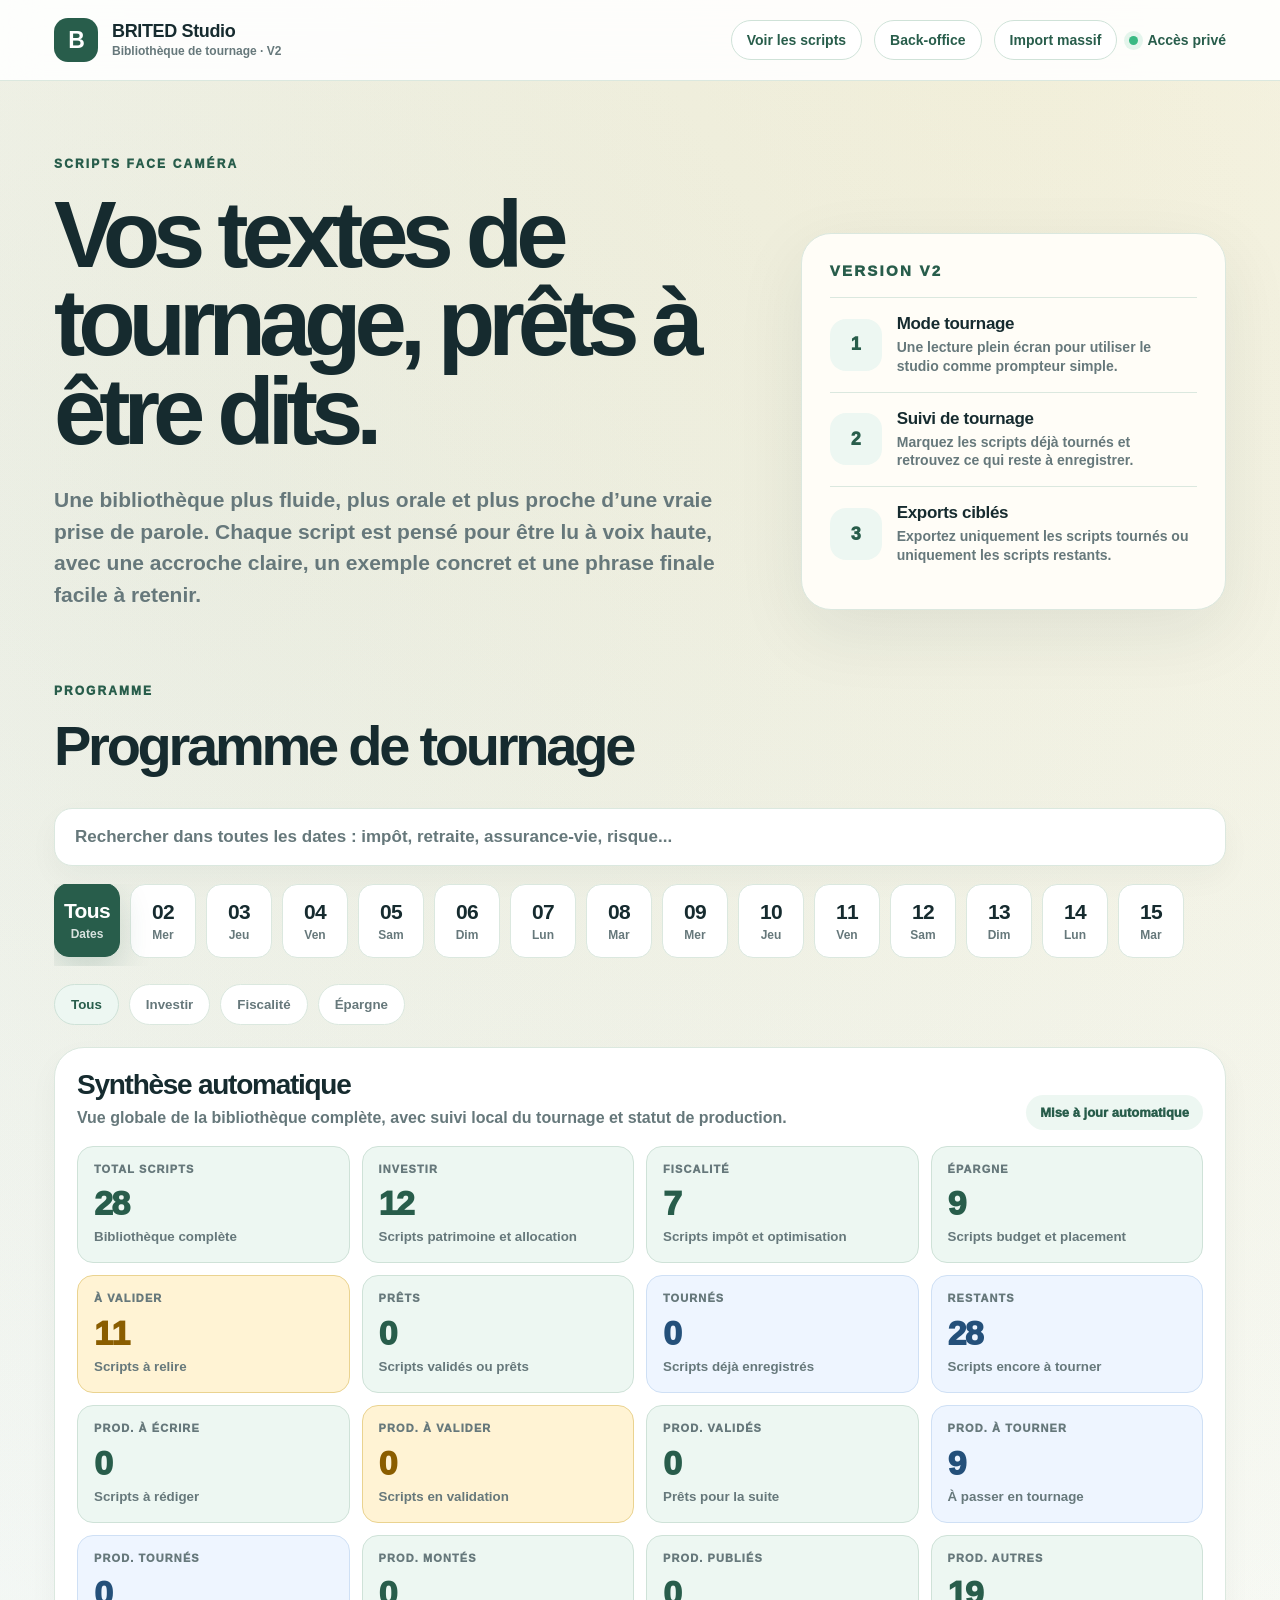
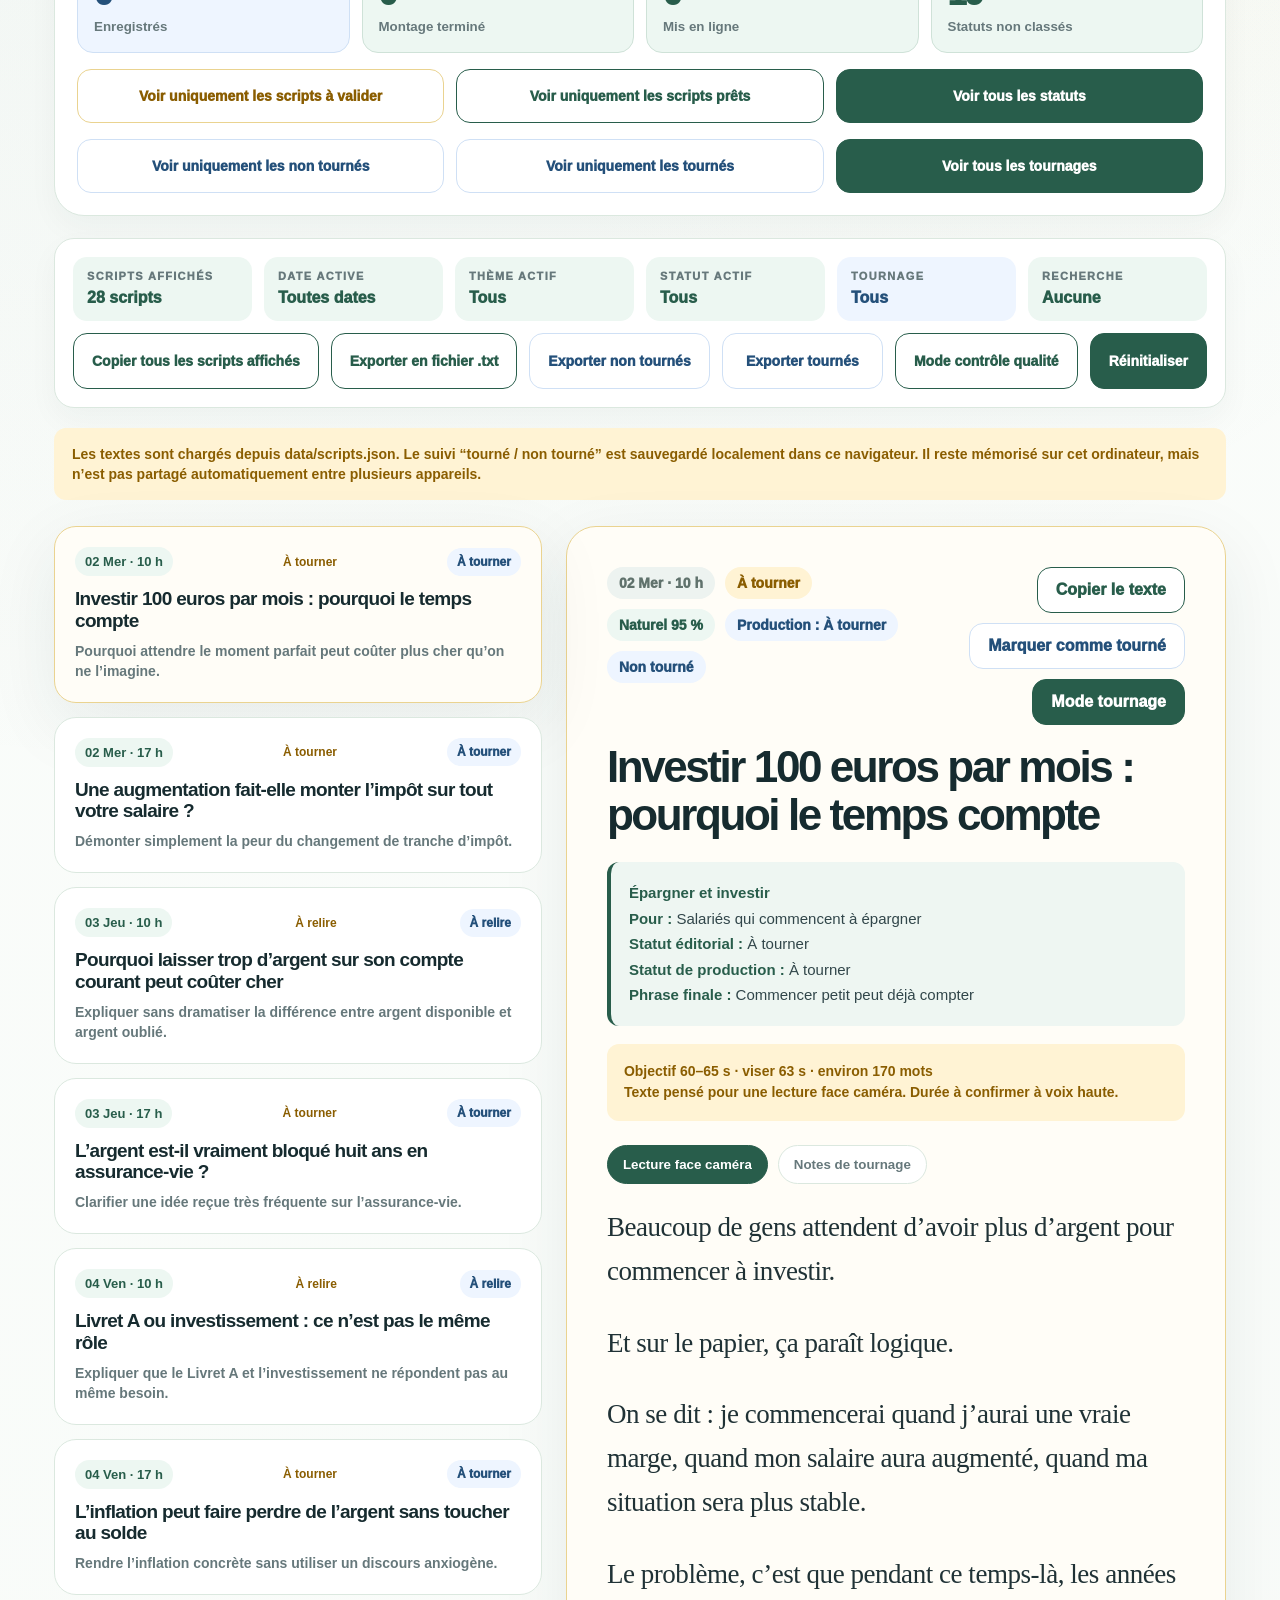
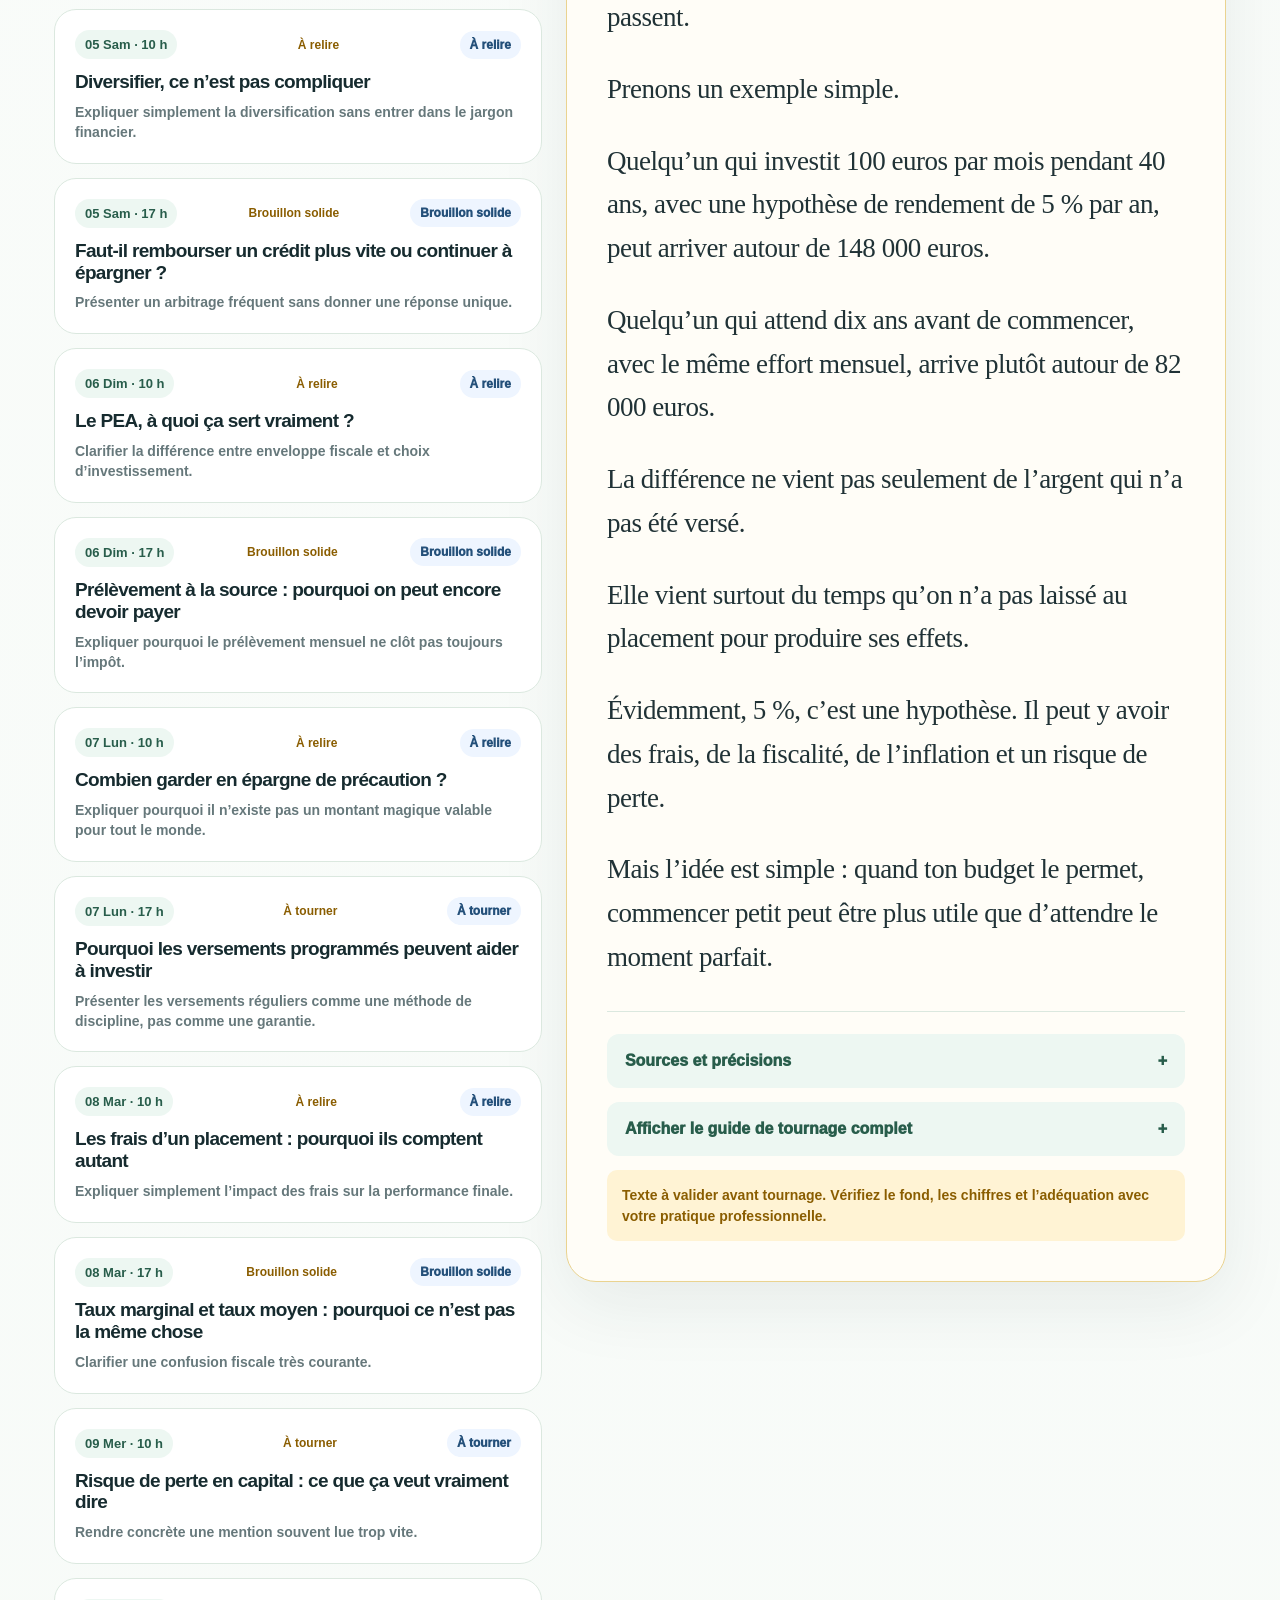
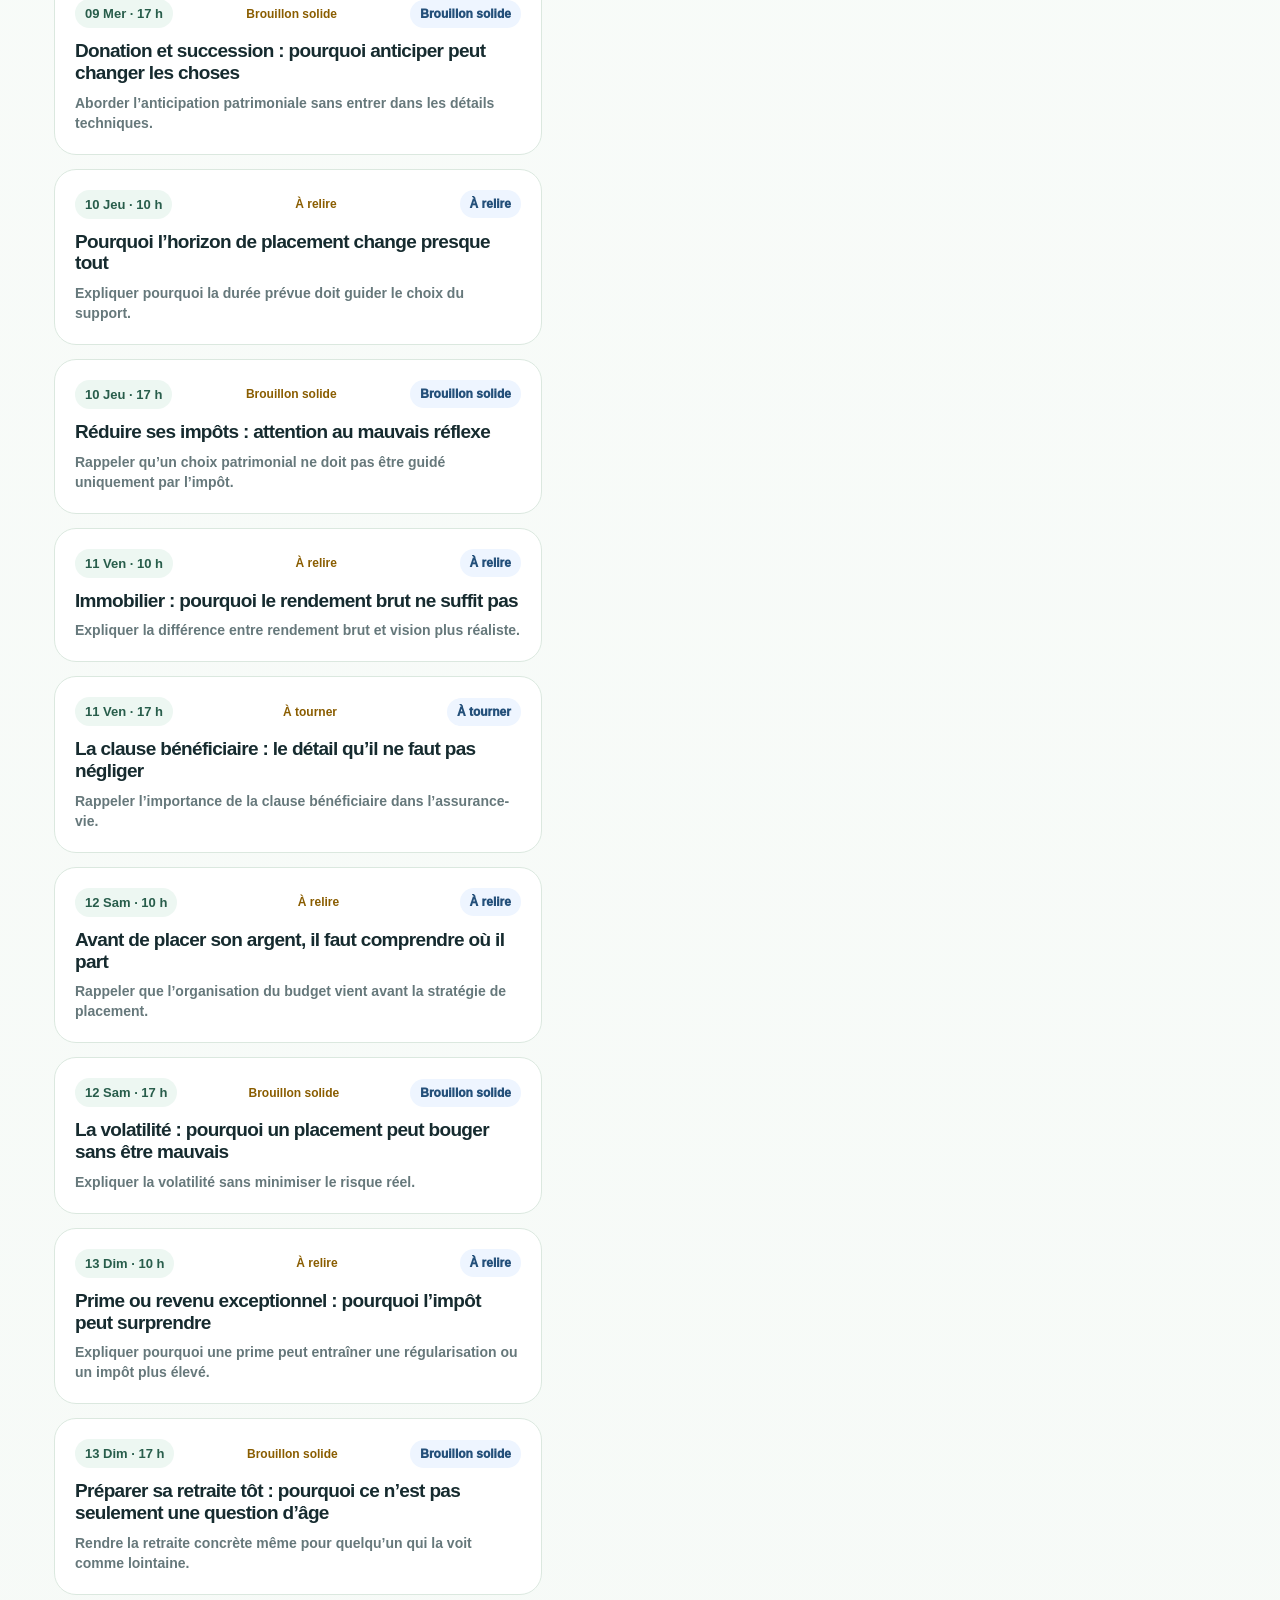
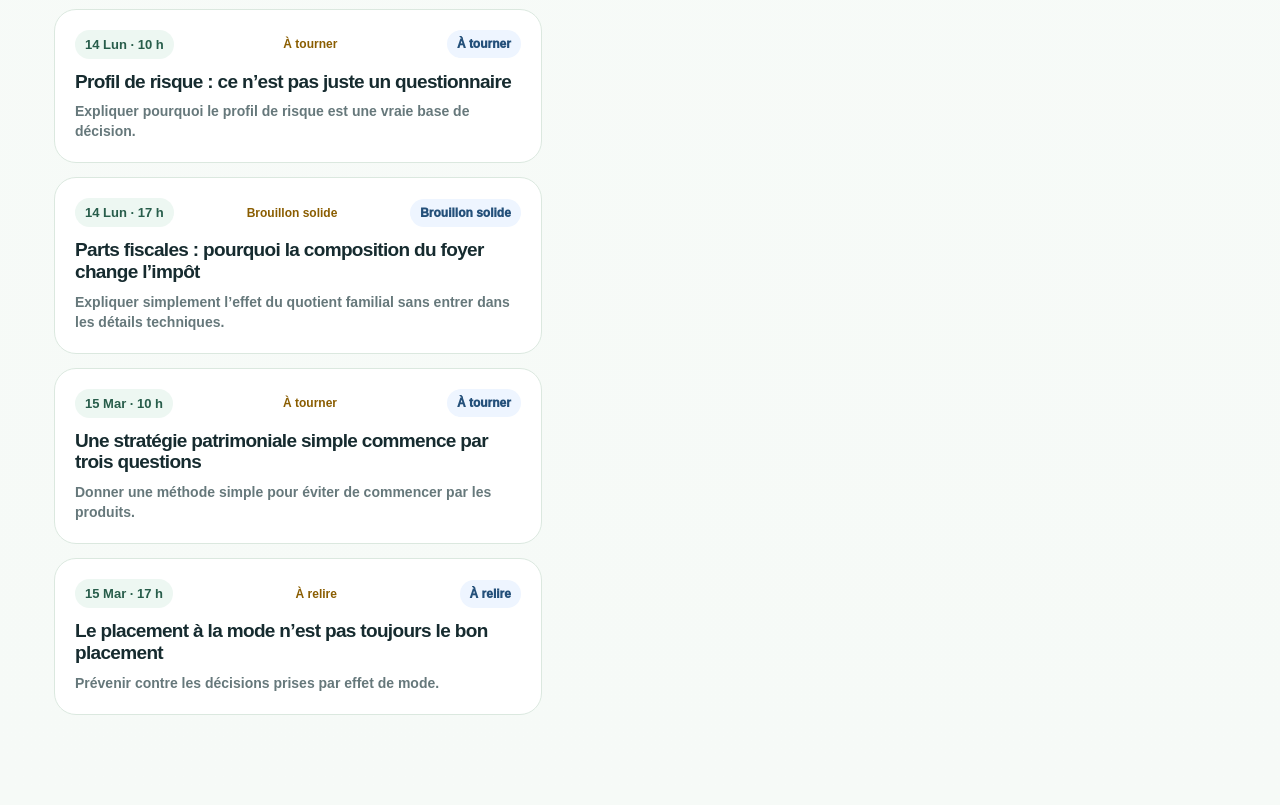
==== index.html @ 610c9cd3 "Correction de la page principale du studio Restauration de index.html comme page principale du studi" ====
<!DOCTYPE html>
<html lang="fr">
<head>
  <meta charset="UTF-8" />
  <meta name="viewport" content="width=device-width, initial-scale=1.0" />

  <title>BRITED Studio V2 — Bibliothèque de tournage</title>

  <link rel="stylesheet" href="assets/style.css" />
</head>

<body>
  <header>
    <div class="topbar">
      <div class="brand">
        <div class="brand-mark">B</div>
        <div>
          <div class="brand-title">BRITED Studio</div>
          <div class="brand-subtitle">Bibliothèque de tournage · V2</div>
        </div>
      </div>

      <div class="top-actions">
        <button class="small-button" onclick="scrollToScripts()">Voir les scripts</button>
        <button class="small-button" onclick="window.location.href='admin.html'">Back-office</button>
        <button class="small-button" onclick="window.location.href='import.html'">Import massif</button>
        <div class="access">
          <span class="access-dot"></span>
          Accès privé
        </div>
      </div>
    </div>
  </header>

  <main>
    <section class="hero">
      <div>
        <div class="eyebrow">Scripts face caméra</div>
        <h1>Vos textes de tournage, prêts à être dits.</h1>
        <p class="hero-text">
          Une bibliothèque plus fluide, plus orale et plus proche d’une vraie prise de parole.
          Chaque script est pensé pour être lu à voix haute, avec une accroche claire, un exemple concret
          et une phrase finale facile à retenir.
        </p>
      </div>

      <aside class="hero-panel">
        <div class="hero-panel-title">Version V2</div>

        <div class="metric">
          <div class="metric-icon">1</div>
          <div>
            <strong>Mode tournage</strong>
            <span>Une lecture plein écran pour utiliser le studio comme prompteur simple.</span>
          </div>
        </div>

        <div class="metric">
          <div class="metric-icon">2</div>
          <div>
            <strong>Suivi de tournage</strong>
            <span>Marquez les scripts déjà tournés et retrouvez ce qui reste à enregistrer.</span>
          </div>
        </div>

        <div class="metric">
          <div class="metric-icon">3</div>
          <div>
            <strong>Exports ciblés</strong>
            <span>Exportez uniquement les scripts tournés ou uniquement les scripts restants.</span>
          </div>
        </div>
      </aside>
    </section>

    <section id="scripts">
      <div class="section-head">
        <div>
          <div class="section-label">Programme</div>
          <h2>Programme de tournage</h2>
        </div>
      </div>

      <div class="filters">
        <input
          class="search-input"
          id="searchInput"
          type="search"
          placeholder="Rechercher dans toutes les dates : impôt, retraite, assurance-vie, risque..."
          autocomplete="off"
        />

        <div class="days" id="dayFilters"></div>

        <div class="filter-row">
          <button class="chip active" data-theme="all">Tous</button>
          <button class="chip" data-theme="investir">Investir</button>
          <button class="chip" data-theme="fiscalite">Fiscalité</button>
          <button class="chip" data-theme="epargne">Épargne</button>
        </div>
      </div>

      <section class="summary-panel" id="summaryPanel"></section>

      <div class="control-panel">
        <div class="control-item">
          <span class="control-label">Scripts affichés</span>
          <span class="control-value" id="countValue">0</span>
        </div>

        <div class="control-item">
          <span class="control-label">Date active</span>
          <span class="control-value" id="dateValue">Toutes dates</span>
        </div>

        <div class="control-item">
          <span class="control-label">Thème actif</span>
          <span class="control-value" id="themeValue">Tous</span>
        </div>

        <div class="control-item">
          <span class="control-label">Statut actif</span>
          <span class="control-value" id="statusValue">Tous</span>
        </div>

        <div class="control-item blue">
          <span class="control-label">Tournage</span>
          <span class="control-value" id="shootingValue">Tous</span>
        </div>

        <div class="control-item">
          <span class="control-label">Recherche</span>
          <span class="control-value" id="searchValue">Aucune</span>
        </div>

        <div class="control-actions">
          <button class="bulk-copy-button" onclick="copyVisibleScripts()">Copier tous les scripts affichés</button>
          <button class="export-button" onclick="downloadVisibleScripts()">Exporter en fichier .txt</button>
          <button class="export-button blue" onclick="downloadShotScripts('notShot')">Exporter non tournés</button>
          <button class="export-button blue" onclick="downloadShotScripts('shot')">Exporter tournés</button>
          <button class="quality-button" id="qualityButton" onclick="toggleQualityMode()">Mode contrôle qualité</button>
          <button class="reset-button" onclick="resetFilters()">Réinitialiser</button>
        </div>
      </div>

      <div class="program-note">
        Les textes sont chargés depuis <strong>data/scripts.json</strong>.
        Le suivi “tourné / non tourné” est sauvegardé localement dans ce navigateur.
        Il reste mémorisé sur cet ordinateur, mais n’est pas partagé automatiquement entre plusieurs appareils.
      </div>

      <section class="quality-panel" id="qualityPanel"></section>

      <div class="layout">
        <aside>
          <div class="script-list" id="scriptList"></div>
          <div class="empty" id="emptyState">Chargement des scripts...</div>
        </aside>

        <article class="script-card" id="scriptDetail"></article>
      </div>
    </section>
  </main>

  <section class="shooting-overlay" id="shootingOverlay" aria-hidden="true">
    <div class="shooting-shell">
      <div class="shooting-top">
        <div>
          <div class="shooting-label">Mode tournage</div>
          <h2 class="shooting-title" id="shootingTitle"></h2>
          <div class="shooting-meta" id="shootingMeta"></div>
        </div>

        <div class="shooting-actions">
          <button class="shooting-action" onclick="copyCurrentScript()">Copier le texte</button>
          <button class="shooting-action blue" id="shootingShotButton" onclick="toggleCurrentScriptShot()">Marquer comme tourné</button>
          <button class="shooting-action primary" onclick="closeShootingMode()">Quitter</button>
        </div>
      </div>

      <div class="shooting-body" id="shootingBody"></div>

      <div class="shooting-footer">
        Lecture plein écran · Appuie sur Échap pour quitter · Le statut tourné est sauvegardé localement.
      </div>
    </div>
  </section>

  <div class="toast" id="toast">Action confirmée</div>

  <script src="assets/app.js"></script>
</body>
</html>
---- assets/style.css ----
:root {
  --bg: #f6faf7;
  --bg-soft: #fbfdfb;
  --card: #fffdf7;
  --ink: #162b2f;
  --ink-soft: #31464a;
  --muted: #66787b;
  --green: #285d4b;
  --green-dark: #1f493b;
  --green-soft: #edf7f2;
  --green-line: #cfe2d8;
  --gold: #f5d67b;
  --gold-soft: #fff3d4;
  --gold-text: #8a5d00;
  --blue-soft: #eef5ff;
  --blue-text: #24507a;
  --border: #dbe8df;
  --shadow: 0 22px 70px rgba(25, 56, 49, 0.08);
  --radius-xl: 30px;
  --radius-lg: 22px;
}

* {
  box-sizing: border-box;
}

html {
  scroll-behavior: smooth;
}

body {
  margin: 0;
  background:
    radial-gradient(circle at 16% 7%, rgba(40, 93, 75, 0.08), transparent 28%),
    radial-gradient(circle at 80% 0%, rgba(245, 214, 123, 0.22), transparent 26%),
    linear-gradient(180deg, var(--bg-soft) 0%, var(--bg) 100%);
  color: var(--ink);
  font-family: Inter, -apple-system, BlinkMacSystemFont, "Segoe UI", sans-serif;
}

button,
input {
  font-family: inherit;
}

header {
  position: sticky;
  top: 0;
  z-index: 50;
  background: rgba(255, 255, 255, 0.88);
  backdrop-filter: blur(18px);
  border-bottom: 1px solid var(--border);
}

.topbar {
  max-width: 1220px;
  margin: 0 auto;
  padding: 18px 24px;
  display: flex;
  align-items: center;
  justify-content: space-between;
  gap: 18px;
}

.brand {
  display: flex;
  align-items: center;
  gap: 14px;
}

.brand-mark {
  width: 44px;
  height: 44px;
  border-radius: 14px;
  display: grid;
  place-items: center;
  background: var(--green);
  color: white;
  font-weight: 900;
  font-size: 23px;
  letter-spacing: -0.04em;
}

.brand-title {
  font-weight: 900;
  font-size: 18px;
  line-height: 1.05;
  letter-spacing: -0.02em;
}

.brand-subtitle {
  margin-top: 4px;
  color: var(--muted);
  font-size: 12px;
  font-weight: 700;
}

.top-actions {
  display: flex;
  align-items: center;
  gap: 12px;
}

.access {
  display: inline-flex;
  align-items: center;
  gap: 9px;
  color: var(--green);
  font-weight: 850;
  font-size: 14px;
  white-space: nowrap;
}

.access-dot {
  width: 9px;
  height: 9px;
  border-radius: 999px;
  background: #39b982;
  box-shadow: 0 0 0 5px rgba(57, 185, 130, 0.13);
}

.small-button {
  border: 1px solid var(--green-line);
  background: white;
  color: var(--green);
  border-radius: 999px;
  padding: 11px 15px;
  font-size: 14px;
  font-weight: 850;
  cursor: pointer;
  transition: 0.2s ease;
}

.small-button:hover {
  background: var(--green-soft);
  transform: translateY(-1px);
}

main {
  max-width: 1220px;
  margin: 0 auto;
  padding: 76px 24px 90px;
}

.hero {
  display: grid;
  grid-template-columns: 1.25fr 0.75fr;
  gap: 38px;
  align-items: end;
}

.eyebrow {
  color: var(--green);
  font-weight: 950;
  letter-spacing: 0.18em;
  font-size: 12px;
  text-transform: uppercase;
  margin-bottom: 20px;
}

h1 {
  max-width: 830px;
  margin: 0;
  font-size: clamp(54px, 8vw, 94px);
  line-height: 0.94;
  letter-spacing: -0.075em;
  font-weight: 900;
}

.hero-text {
  max-width: 760px;
  margin: 28px 0 0;
  color: var(--muted);
  font-size: 21px;
  line-height: 1.5;
  font-weight: 560;
}

.hero-panel {
  background: var(--card);
  border: 1px solid var(--border);
  box-shadow: var(--shadow);
  border-radius: var(--radius-xl);
  padding: 28px;
}

.hero-panel-title {
  font-size: 15px;
  color: var(--green);
  font-weight: 950;
  text-transform: uppercase;
  letter-spacing: 0.15em;
  margin-bottom: 18px;
}

.metric {
  display: grid;
  grid-template-columns: 52px 1fr;
  gap: 15px;
  align-items: center;
  padding: 16px 0;
  border-top: 1px solid var(--border);
}

.metric:first-of-type {
  border-top: 0;
  padding-top: 0;
}

.metric-icon {
  width: 52px;
  height: 52px;
  border-radius: 16px;
  background: var(--green-soft);
  color: var(--green);
  display: grid;
  place-items: center;
  font-weight: 950;
  font-size: 18px;
}

.metric strong {
  display: block;
  font-size: 17px;
  letter-spacing: -0.02em;
}

.metric span {
  display: block;
  margin-top: 4px;
  color: var(--muted);
  font-size: 14px;
  line-height: 1.35;
  font-weight: 650;
}

.section-head {
  margin-top: 74px;
  display: flex;
  align-items: end;
  justify-content: space-between;
  gap: 24px;
}

.section-label {
  color: var(--green);
  font-weight: 950;
  letter-spacing: 0.17em;
  font-size: 12px;
  text-transform: uppercase;
  margin-bottom: 20px;
}

h2 {
  margin: 0;
  font-size: clamp(36px, 5vw, 56px);
  line-height: 1;
  letter-spacing: -0.058em;
  font-weight: 900;
}

.filters {
  margin-top: 34px;
  display: grid;
  gap: 18px;
}

.search-input {
  width: 100%;
  border: 1px solid var(--border);
  background: white;
  color: var(--ink);
  border-radius: 18px;
  padding: 18px 20px;
  font-size: 17px;
  font-weight: 750;
  outline: none;
  box-shadow: 0 12px 30px rgba(25, 56, 49, 0.04);
}

.search-input::placeholder {
  color: var(--muted);
}

.search-input:focus {
  border-color: var(--green-line);
  box-shadow: 0 0 0 5px rgba(40, 93, 75, 0.08);
}

.days {
  display: flex;
  gap: 10px;
  overflow-x: auto;
  padding-bottom: 8px;
}

.day {
  border: 1px solid var(--border);
  background: white;
  color: var(--ink);
  border-radius: 15px;
  min-width: 66px;
  height: 74px;
  display: grid;
  place-items: center;
  cursor: pointer;
  transition: 0.2s ease;
}

.day strong {
  display: block;
  font-size: 21px;
  line-height: 1;
  margin-bottom: 6px;
  letter-spacing: -0.03em;
}

.day span {
  display: block;
  color: var(--muted);
  font-size: 12px;
  font-weight: 800;
}

.day.active {
  background: var(--green);
  color: white;
  border-color: var(--green);
  transform: translateY(-1px);
  box-shadow: 0 14px 32px rgba(40, 93, 75, 0.18);
}

.day.active span {
  color: rgba(255, 255, 255, 0.82);
}

.filter-row {
  display: flex;
  gap: 10px;
  flex-wrap: wrap;
}

.chip {
  border: 1px solid var(--border);
  background: white;
  color: var(--muted);
  border-radius: 999px;
  padding: 12px 16px;
  font-weight: 850;
  cursor: pointer;
  transition: 0.2s ease;
}

.chip.active {
  background: var(--green-soft);
  border-color: var(--green-line);
  color: var(--green);
}

.summary-panel,
.control-panel,
.quality-panel {
  margin-top: 22px;
  background: white;
  border: 1px solid var(--border);
  box-shadow: 0 12px 30px rgba(25, 56, 49, 0.04);
}

.summary-panel {
  border-radius: var(--radius-xl);
  padding: 22px;
}

.summary-head {
  display: flex;
  justify-content: space-between;
  align-items: end;
  gap: 18px;
  margin-bottom: 16px;
}

.summary-head h3,
.quality-head h3 {
  margin: 0;
  font-size: 28px;
  line-height: 1.05;
  letter-spacing: -0.045em;
  color: var(--ink);
}

.summary-head p,
.quality-head p {
  margin: 7px 0 0;
  color: var(--muted);
  font-weight: 650;
  line-height: 1.45;
}

.summary-refresh {
  background: var(--green-soft);
  color: var(--green);
  border-radius: 999px;
  padding: 10px 14px;
  font-weight: 950;
  font-size: 13px;
  white-space: nowrap;
}

.summary-grid {
  display: grid;
  grid-template-columns: repeat(4, 1fr);
  gap: 12px;
}

.summary-card {
  background: var(--green-soft);
  border: 1px solid var(--green-line);
  border-radius: 16px;
  padding: 16px;
  min-height: 104px;
}

.summary-card.gold {
  background: var(--gold-soft);
  border-color: #ead390;
}

.summary-card.blue {
  background: var(--blue-soft);
  border-color: #cfe0f5;
}

.summary-card span {
  display: block;
  color: var(--muted);
  font-size: 11px;
  font-weight: 950;
  letter-spacing: 0.1em;
  text-transform: uppercase;
  margin-bottom: 10px;
  line-height: 1.25;
}

.summary-card strong {
  display: block;
  color: var(--green);
  font-size: 34px;
  line-height: 1;
  letter-spacing: -0.05em;
  font-weight: 950;
}

.summary-card.gold strong {
  color: var(--gold-text);
}

.summary-card.blue strong {
  color: var(--blue-text);
}

.summary-card small {
  display: block;
  margin-top: 8px;
  color: var(--muted);
  font-weight: 750;
  line-height: 1.35;
}

.summary-actions {
  margin-top: 16px;
  display: flex;
  gap: 12px;
  flex-wrap: wrap;
}

.summary-filter-button,
.tracking-filter-button {
  border: 1px solid var(--green);
  background: white;
  color: var(--green);
  border-radius: 14px;
  padding: 14px 18px;
  font-size: 14px;
  font-weight: 950;
  cursor: pointer;
  transition: 0.2s ease;
  flex: 1;
  min-height: 54px;
}

.summary-filter-button:hover,
.tracking-filter-button:hover {
  background: var(--green-soft);
  transform: translateY(-1px);
}

.summary-filter-button.gold {
  border-color: #ead390;
  color: var(--gold-text);
}

.tracking-filter-button.blue {
  border-color: #cfe0f5;
  color: var(--blue-text);
}

.summary-filter-button.active,
.tracking-filter-button.active {
  background: var(--green);
  color: white;
}

.summary-filter-button.gold.active {
  background: var(--gold-soft);
  color: var(--gold-text);
}

.tracking-filter-button.blue.active {
  background: var(--blue-soft);
  color: var(--blue-text);
}

.control-panel {
  border-radius: 20px;
  padding: 18px;
  display: grid;
  grid-template-columns: repeat(6, 1fr);
  gap: 12px;
  align-items: center;
}

.control-item {
  background: var(--green-soft);
  border-radius: 14px;
  padding: 13px 14px;
  min-height: 64px;
}

.control-item.blue {
  background: var(--blue-soft);
}

.control-label {
  display: block;
  color: var(--muted);
  font-size: 11px;
  font-weight: 950;
  text-transform: uppercase;
  letter-spacing: 0.12em;
  margin-bottom: 6px;
}

.control-value {
  display: block;
  color: var(--green);
  font-size: 16px;
  font-weight: 950;
  line-height: 1.2;
}

.control-item.blue .control-value {
  color: var(--blue-text);
}

.control-actions {
  grid-column: 1 / -1;
  display: flex;
  gap: 12px;
  flex-wrap: wrap;
}

.reset-button,
.bulk-copy-button,
.export-button,
.quality-button {
  border: 1px solid var(--green);
  border-radius: 14px;
  padding: 15px 18px;
  font-size: 14px;
  font-weight: 950;
  cursor: pointer;
  white-space: nowrap;
  transition: 0.2s ease;
  min-height: 56px;
}

.reset-button {
  background: var(--green);
  color: white;
}

.bulk-copy-button,
.export-button,
.quality-button {
  background: white;
  color: var(--green);
  flex: 1;
}

.quality-button.active {
  background: var(--gold-soft);
  color: var(--gold-text);
  border-color: #ead390;
}

.export-button.blue {
  border-color: #cfe0f5;
  color: var(--blue-text);
}

.reset-button:hover,
.bulk-copy-button:hover,
.export-button:hover,
.quality-button:hover {
  transform: translateY(-1px);
}

.reset-button:hover {
  background: var(--green-dark);
}

.bulk-copy-button:hover,
.export-button:hover,
.quality-button:hover {
  background: var(--green-soft);
}

.export-button.blue:hover {
  background: var(--blue-soft);
}

.program-note {
  margin-top: 20px;
  background: var(--gold-soft);
  color: var(--gold-text);
  border-radius: 12px;
  padding: 16px 18px;
  font-weight: 750;
  font-size: 14px;
  line-height: 1.45;
}

.quality-panel {
  display: none;
  border-radius: var(--radius-xl);
  padding: 24px;
  box-shadow: var(--shadow);
}

.quality-panel.active {
  display: block;
}

.quality-head {
  display: flex;
  justify-content: space-between;
  align-items: end;
  gap: 18px;
  margin-bottom: 18px;
}

.quality-count {
  background: var(--green-soft);
  color: var(--green);
  border-radius: 999px;
  padding: 10px 14px;
  font-weight: 950;
  white-space: nowrap;
}

.quality-grid {
  display: grid;
  gap: 12px;
}

.quality-card {
  display: grid;
  grid-template-columns: 1.2fr 0.72fr 0.72fr 0.72fr;
  gap: 12px;
  padding: 16px;
  border: 1px solid var(--border);
  border-radius: 16px;
  background: var(--bg-soft);
  align-items: start;
}

.quality-title strong {
  display: block;
  font-size: 16px;
  line-height: 1.2;
  letter-spacing: -0.025em;
  color: var(--ink);
  margin-bottom: 7px;
}

.quality-title span,
.quality-field span {
  display: block;
  color: var(--muted);
  font-size: 11px;
  font-weight: 950;
  letter-spacing: 0.1em;
  text-transform: uppercase;
  margin-bottom: 6px;
}

.quality-field strong {
  display: block;
  color: var(--ink-soft);
  font-size: 14px;
  line-height: 1.35;
}

.quality-note {
  grid-column: 1 / -1;
  background: white;
  border-radius: 12px;
  padding: 13px;
  color: var(--ink-soft);
  font-size: 14px;
  line-height: 1.5;
  font-weight: 650;
}

.quality-note strong {
  color: var(--green);
}

.layout {
  margin-top: 26px;
  display: grid;
  grid-template-columns: 0.85fr 1.15fr;
  gap: 24px;
  align-items: start;
}

.script-list {
  display: grid;
  gap: 14px;
  position: sticky;
  top: 94px;
}

.list-card {
  border: 1px solid var(--border);
  background: white;
  border-radius: var(--radius-lg);
  padding: 20px;
  cursor: pointer;
  transition: 0.2s ease;
  text-align: left;
  color: inherit;
}

.list-card:hover {
  transform: translateY(-1px);
  box-shadow: 0 14px 34px rgba(25, 56, 49, 0.07);
}

.list-card.active {
  border-color: #ead390;
  background: var(--card);
  box-shadow: var(--shadow);
}

.list-card.shot {
  border-color: #cfe0f5;
  background: #fbfdff;
}

.list-meta {
  display: flex;
  align-items: center;
  justify-content: space-between;
  gap: 12px;
  margin-bottom: 12px;
  flex-wrap: wrap;
}

.list-time {
  background: var(--green-soft);
  color: var(--green);
  border-radius: 999px;
  padding: 7px 10px;
  font-weight: 900;
  font-size: 13px;
}

.list-status {
  color: var(--gold-text);
  font-size: 12px;
  font-weight: 900;
  white-space: nowrap;
}

.shot-badge {
  display: inline-flex;
  background: var(--blue-soft);
  color: var(--blue-text);
  border-radius: 999px;
  padding: 7px 10px;
  font-size: 12px;
  font-weight: 950;
  white-space: nowrap;
}

.list-card h3 {
  margin: 0;
  font-size: 19px;
  line-height: 1.15;
  letter-spacing: -0.035em;
}

.list-card p {
  margin: 10px 0 0;
  color: var(--muted);
  font-size: 14px;
  line-height: 1.42;
  font-weight: 620;
}

.script-card {
  background: var(--card);
  border: 1px solid #ead390;
  border-radius: var(--radius-xl);
  padding: clamp(25px, 4vw, 40px);
  box-shadow: var(--shadow);
}

.script-top {
  display: flex;
  justify-content: space-between;
  align-items: start;
  gap: 18px;
  margin-bottom: 18px;
}

.badges {
  display: flex;
  gap: 10px;
  align-items: center;
  flex-wrap: wrap;
}

.badge {
  display: inline-flex;
  align-items: center;
  border-radius: 999px;
  padding: 8px 12px;
  font-size: 14px;
  font-weight: 950;
}

.badge.time {
  background: #edf3f0;
  color: #60726c;
}

.badge.status {
  background: var(--gold-soft);
  color: var(--gold-text);
}

.badge.natural {
  background: var(--green-soft);
  color: var(--green);
}

.badge.shot {
  background: var(--blue-soft);
  color: var(--blue-text);
}

.script-buttons {
  display: flex;
  gap: 10px;
  flex-wrap: wrap;
  justify-content: flex-end;
}

.copy,
.shooting-button,
.shot-button {
  border: 1px solid var(--green);
  color: var(--green);
  background: white;
  border-radius: 14px;
  padding: 13px 18px;
  font-weight: 950;
  cursor: pointer;
  font-size: 16px;
  transition: 0.2s ease;
  white-space: nowrap;
}

.shooting-button {
  background: var(--green);
  color: white;
}

.shot-button {
  border-color: #cfe0f5;
  color: var(--blue-text);
}

.shot-button.active {
  background: var(--blue-soft);
  color: var(--blue-text);
}

.copy:hover,
.shot-button:hover {
  background: var(--green-soft);
  transform: translateY(-1px);
}

.shooting-button:hover {
  background: var(--green-dark);
  transform: translateY(-1px);
}

.script-title {
  margin: 14px 0 24px;
  font-size: clamp(30px, 3.6vw, 44px);
  line-height: 1.08;
  letter-spacing: -0.055em;
  font-weight: 900;
}

.meta-box {
  background: #eef6f2;
  border-left: 4px solid var(--green);
  border-radius: 12px;
  padding: 18px;
  margin-bottom: 18px;
  font-size: 15px;
  line-height: 1.7;
  color: var(--ink-soft);
}

.meta-box strong {
  color: var(--green);
}

.duration {
  background: var(--gold-soft);
  color: var(--gold-text);
  border-radius: 12px;
  padding: 17px;
  font-size: 14px;
  line-height: 1.55;
  font-weight: 720;
  margin-bottom: 24px;
}

.mode-tabs {
  display: flex;
  gap: 10px;
  margin-bottom: 22px;
  flex-wrap: wrap;
}

.mode-tab {
  border: 1px solid var(--border);
  background: white;
  color: var(--muted);
  border-radius: 999px;
  padding: 11px 15px;
  font-weight: 900;
  cursor: pointer;
}

.mode-tab.active {
  background: var(--green);
  border-color: var(--green);
  color: white;
}

.script-body {
  font-family: Georgia, "Times New Roman", serif;
  font-size: clamp(21px, 2.2vw, 27px);
  line-height: 1.62;
  letter-spacing: -0.017em;
  color: #203236;
}

.script-body p {
  margin: 0 0 28px;
}

.notes {
  display: none;
  font-size: 17px;
  line-height: 1.65;
  color: var(--ink-soft);
}

.notes.active {
  display: block;
}

.script-body.hidden {
  display: none;
}

.notes-grid {
  display: grid;
  gap: 14px;
}

.note-card {
  background: white;
  border: 1px solid var(--border);
  border-radius: 16px;
  padding: 18px;
}

.note-card strong {
  display: block;
  color: var(--green);
  margin-bottom: 7px;
  font-size: 14px;
  text-transform: uppercase;
  letter-spacing: 0.12em;
}

.note-card p {
  margin: 0;
}

.script-actions {
  border-top: 1px solid var(--border);
  margin-top: 32px;
  padding-top: 22px;
  display: grid;
  gap: 14px;
}

details {
  background: var(--green-soft);
  color: var(--green);
  border-radius: 12px;
  padding: 0;
  overflow: hidden;
}

summary {
  list-style: none;
  cursor: pointer;
  padding: 18px;
  font-weight: 950;
  display: flex;
  justify-content: space-between;
  align-items: center;
}

summary::-webkit-details-marker {
  display: none;
}

details div {
  padding: 0 18px 18px;
  color: var(--ink-soft);
  font-weight: 640;
  line-height: 1.55;
}

.warning {
  background: var(--gold-soft);
  color: var(--gold-text);
  border-radius: 10px;
  padding: 15px;
  font-size: 14px;
  font-weight: 720;
  line-height: 1.45;
}

.empty {
  display: none;
  background: white;
  border: 1px dashed var(--border);
  border-radius: var(--radius-lg);
  padding: 28px;
  color: var(--muted);
  font-weight: 720;
  line-height: 1.5;
}

.toast {
  position: fixed;
  left: 50%;
  bottom: 28px;
  transform: translateX(-50%) translateY(20px);
  background: var(--green);
  color: white;
  padding: 14px 20px;
  border-radius: 999px;
  font-weight: 900;
  opacity: 0;
  pointer-events: none;
  transition: 0.25s ease;
  box-shadow: 0 16px 45px rgba(25, 68, 53, 0.25);
  z-index: 90;
}

.toast.visible {
  opacity: 1;
  transform: translateX(-50%) translateY(0);
}

.shooting-overlay {
  position: fixed;
  inset: 0;
  z-index: 999;
  background:
    radial-gradient(circle at 15% 0%, rgba(245, 214, 123, 0.18), transparent 28%),
    linear-gradient(180deg, #0d201f 0%, #142c2a 100%);
  color: white;
  display: none;
  overflow-y: auto;
  padding: 28px;
}

.shooting-overlay.active {
  display: block;
}

.shooting-shell {
  max-width: 980px;
  margin: 0 auto;
  min-height: calc(100vh - 56px);
  display: grid;
  grid-template-rows: auto 1fr auto;
  gap: 28px;
}

.shooting-top {
  display: flex;
  justify-content: space-between;
  align-items: center;
  gap: 18px;
  padding-bottom: 20px;
  border-bottom: 1px solid rgba(255, 255, 255, 0.15);
}

.shooting-label {
  color: var(--gold);
  font-size: 12px;
  font-weight: 950;
  letter-spacing: 0.18em;
  text-transform: uppercase;
  margin-bottom: 8px;
}

.shooting-title {
  margin: 0;
  font-size: clamp(34px, 5vw, 64px);
  line-height: 1.02;
  letter-spacing: -0.06em;
  max-width: 780px;
}

.shooting-meta {
  margin-top: 12px;
  color: rgba(255, 255, 255, 0.72);
  font-size: 15px;
  font-weight: 800;
  line-height: 1.4;
}

.shooting-actions {
  display: flex;
  gap: 10px;
  flex-wrap: wrap;
  justify-content: flex-end;
}

.shooting-action {
  border: 1px solid rgba(255, 255, 255, 0.22);
  background: rgba(255, 255, 255, 0.1);
  color: white;
  border-radius: 999px;
  padding: 12px 16px;
  font-size: 14px;
  font-weight: 950;
  cursor: pointer;
  transition: 0.2s ease;
  white-space: nowrap;
}

.shooting-action.primary {
  background: var(--gold);
  border-color: var(--gold);
  color: #17312c;
}

.shooting-action.blue {
  background: var(--blue-soft);
  border-color: var(--blue-soft);
  color: var(--blue-text);
}

.shooting-action:hover {
  transform: translateY(-1px);
  background: rgba(255, 255, 255, 0.18);
}

.shooting-action.primary:hover {
  background: #ffe28a;
}

.shooting-body {
  align-self: center;
  font-family: Georgia, "Times New Roman", serif;
  font-size: clamp(30px, 4vw, 50px);
  line-height: 1.45;
  letter-spacing: -0.025em;
  max-width: 960px;
  padding: 24px 0 40px;
}

.shooting-body p {
  margin: 0 0 42px;
}

.shooting-footer {
  position: sticky;
  bottom: 0;
  background: linear-gradient(180deg, rgba(20, 44, 42, 0), #142c2a 38%);
  padding: 34px 0 0;
  color: rgba(255, 255, 255, 0.58);
  font-size: 13px;
  font-weight: 800;
  line-height: 1.45;
}

@media (max-width: 1100px) {
  .summary-grid {
    grid-template-columns: repeat(2, 1fr);
  }

  .control-panel {
    grid-template-columns: repeat(2, 1fr);
  }

  .control-actions {
    grid-column: 1 / -1;
  }
}

@media (max-width: 940px) {
  .hero {
    grid-template-columns: 1fr;
  }

  .layout {
    grid-template-columns: 1fr;
  }

  .script-list {
    position: static;
  }

  .quality-card {
    grid-template-columns: 1fr 1fr;
  }

  .quality-title {
    grid-column: 1 / -1;
  }
}

@media (max-width: 680px) {
  main {
    padding-top: 52px;
  }

  .topbar {
    align-items: flex-start;
  }

  .top-actions {
    display: none;
  }

  h1 {
    font-size: 55px;
  }

  .hero-text {
    font-size: 18px;
  }

  .section-head,
  .summary-head,
  .quality-head {
    display: block;
  }

  .summary-refresh,
  .quality-count {
    display: inline-flex;
    margin-top: 14px;
  }

  .summary-grid,
  .summary-actions,
  .control-panel,
  .control-actions {
    grid-template-columns: 1fr;
    display: grid;
  }

  .quality-card {
    grid-template-columns: 1fr;
  }

  .script-top {
    flex-direction: column;
    align-items: stretch;
  }

  .script-buttons {
    display: grid;
    grid-template-columns: 1fr;
  }

  .copy,
  .shooting-button,
  .shot-button {
    width: 100%;
  }

  .script-card {
    padding: 24px;
  }

  .shooting-overlay {
    padding: 20px;
  }

  .shooting-top {
    display: block;
  }

  .shooting-actions {
    justify-content: flex-start;
    margin-top: 18px;
  }

  .shooting-body {
    font-size: clamp(27px, 8vw, 38px);
    line-height: 1.42;
  }
}
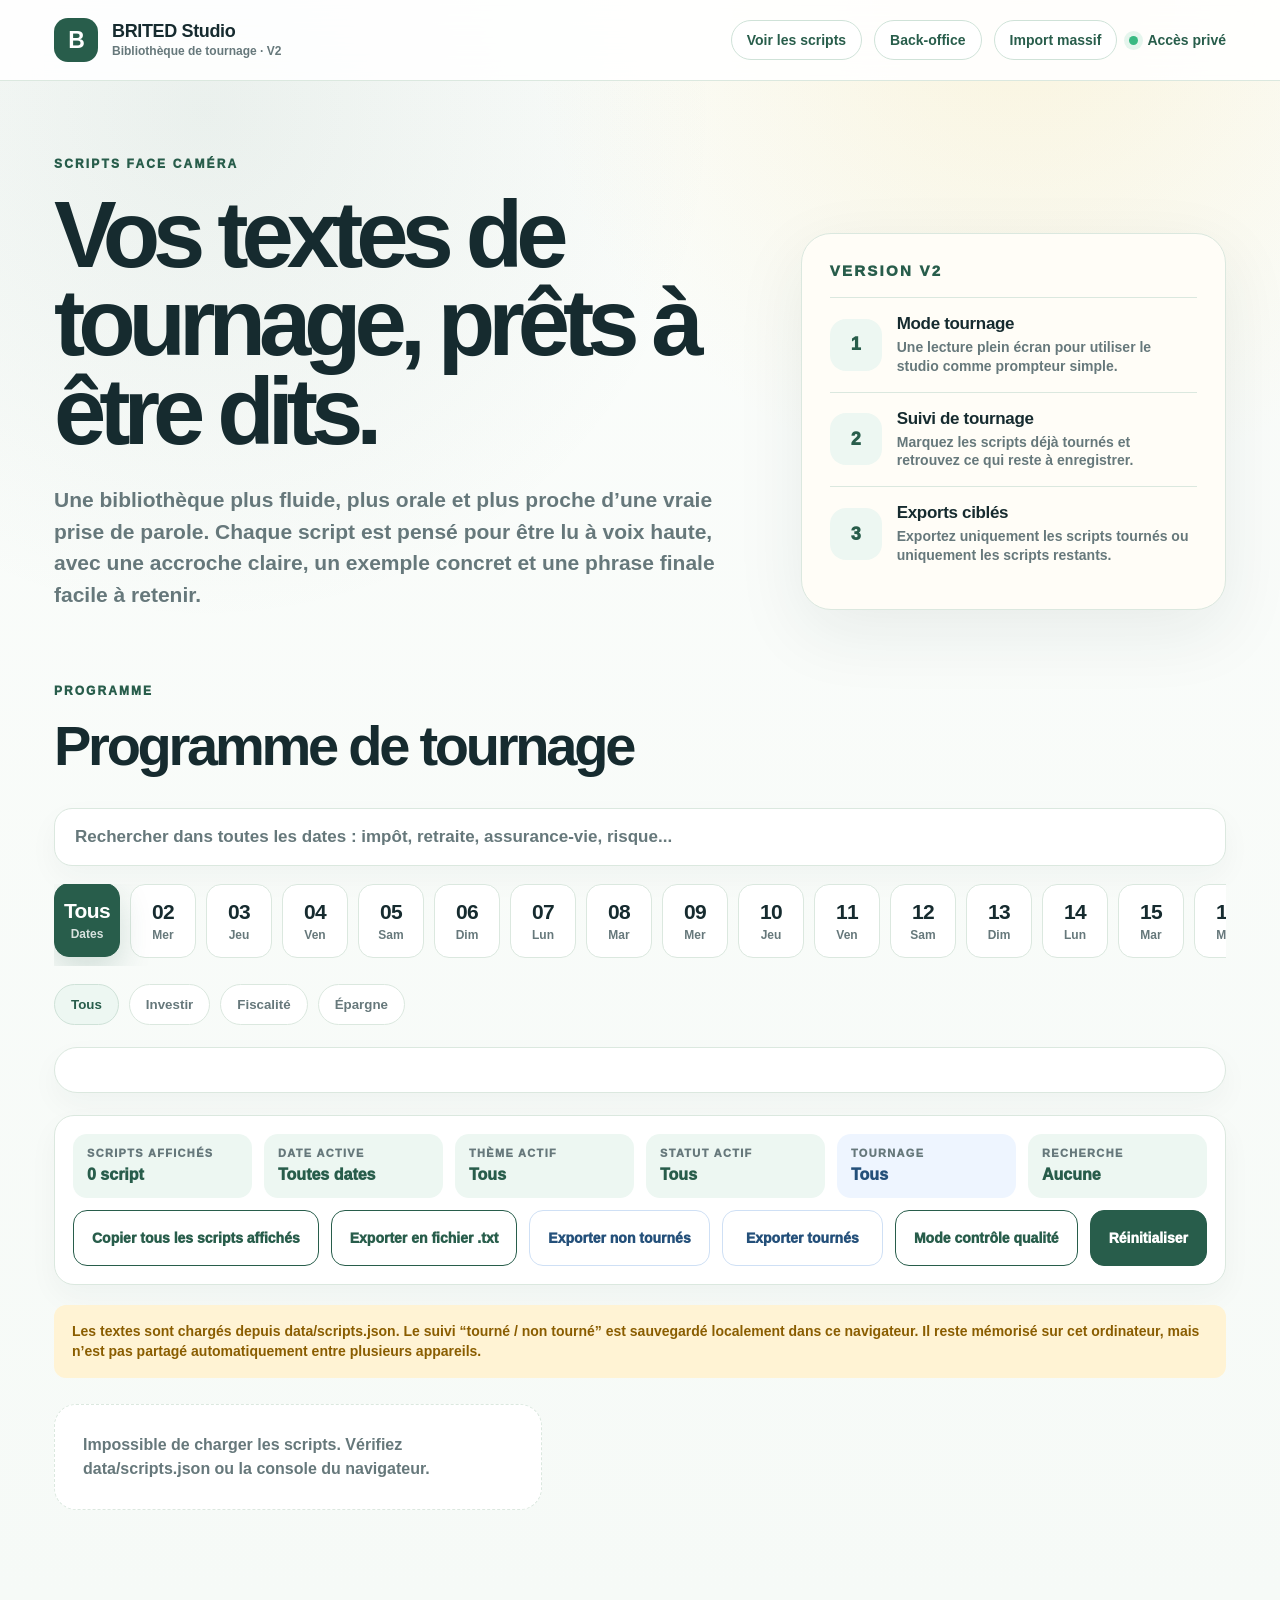
==== commit 4be21706: "Update script tag with cache-busting query parameter" ====
--- a/index.html
+++ b/index.html
@@ -188,6 +188,6 @@
 
   <div class="toast" id="toast">Action confirmée</div>
 
-  <script src="assets/app.js"></script>
+  <script src="assets/app.js?v=20260924-2"></script>
 </body>
 </html>
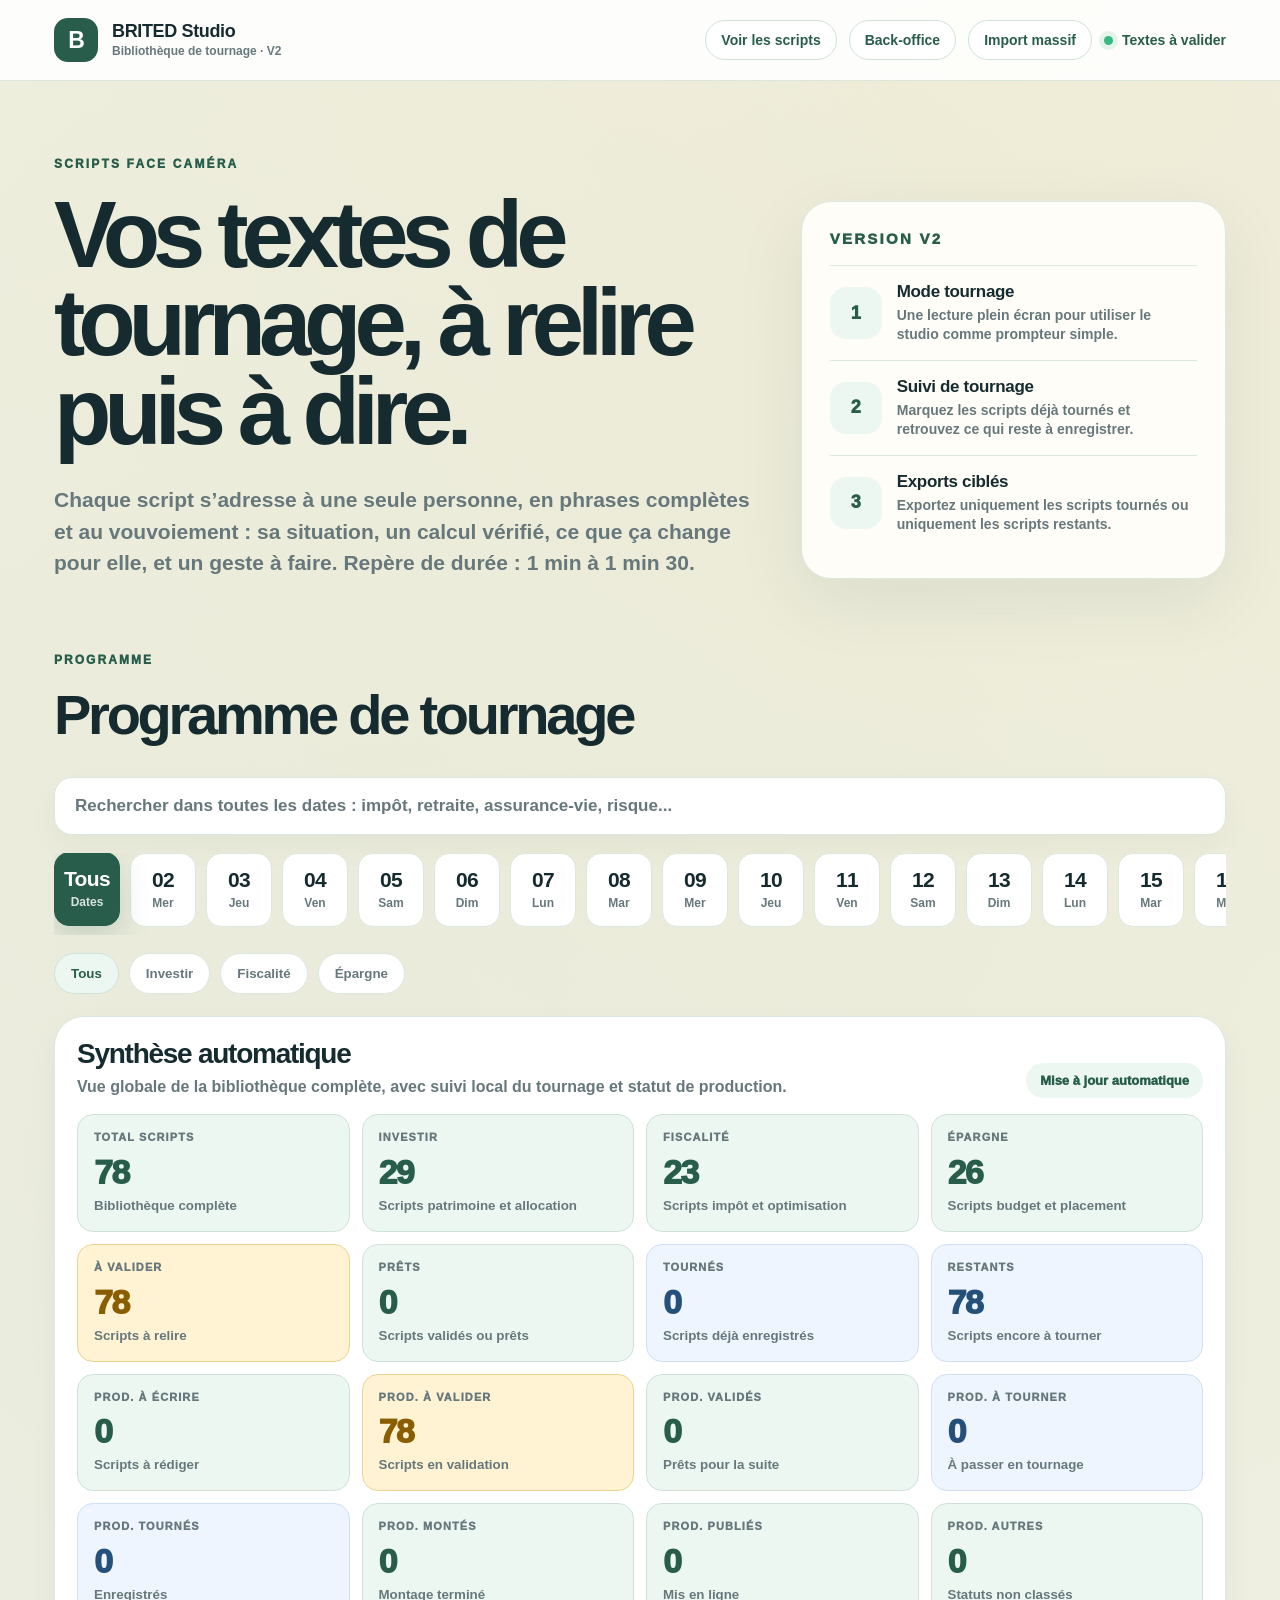
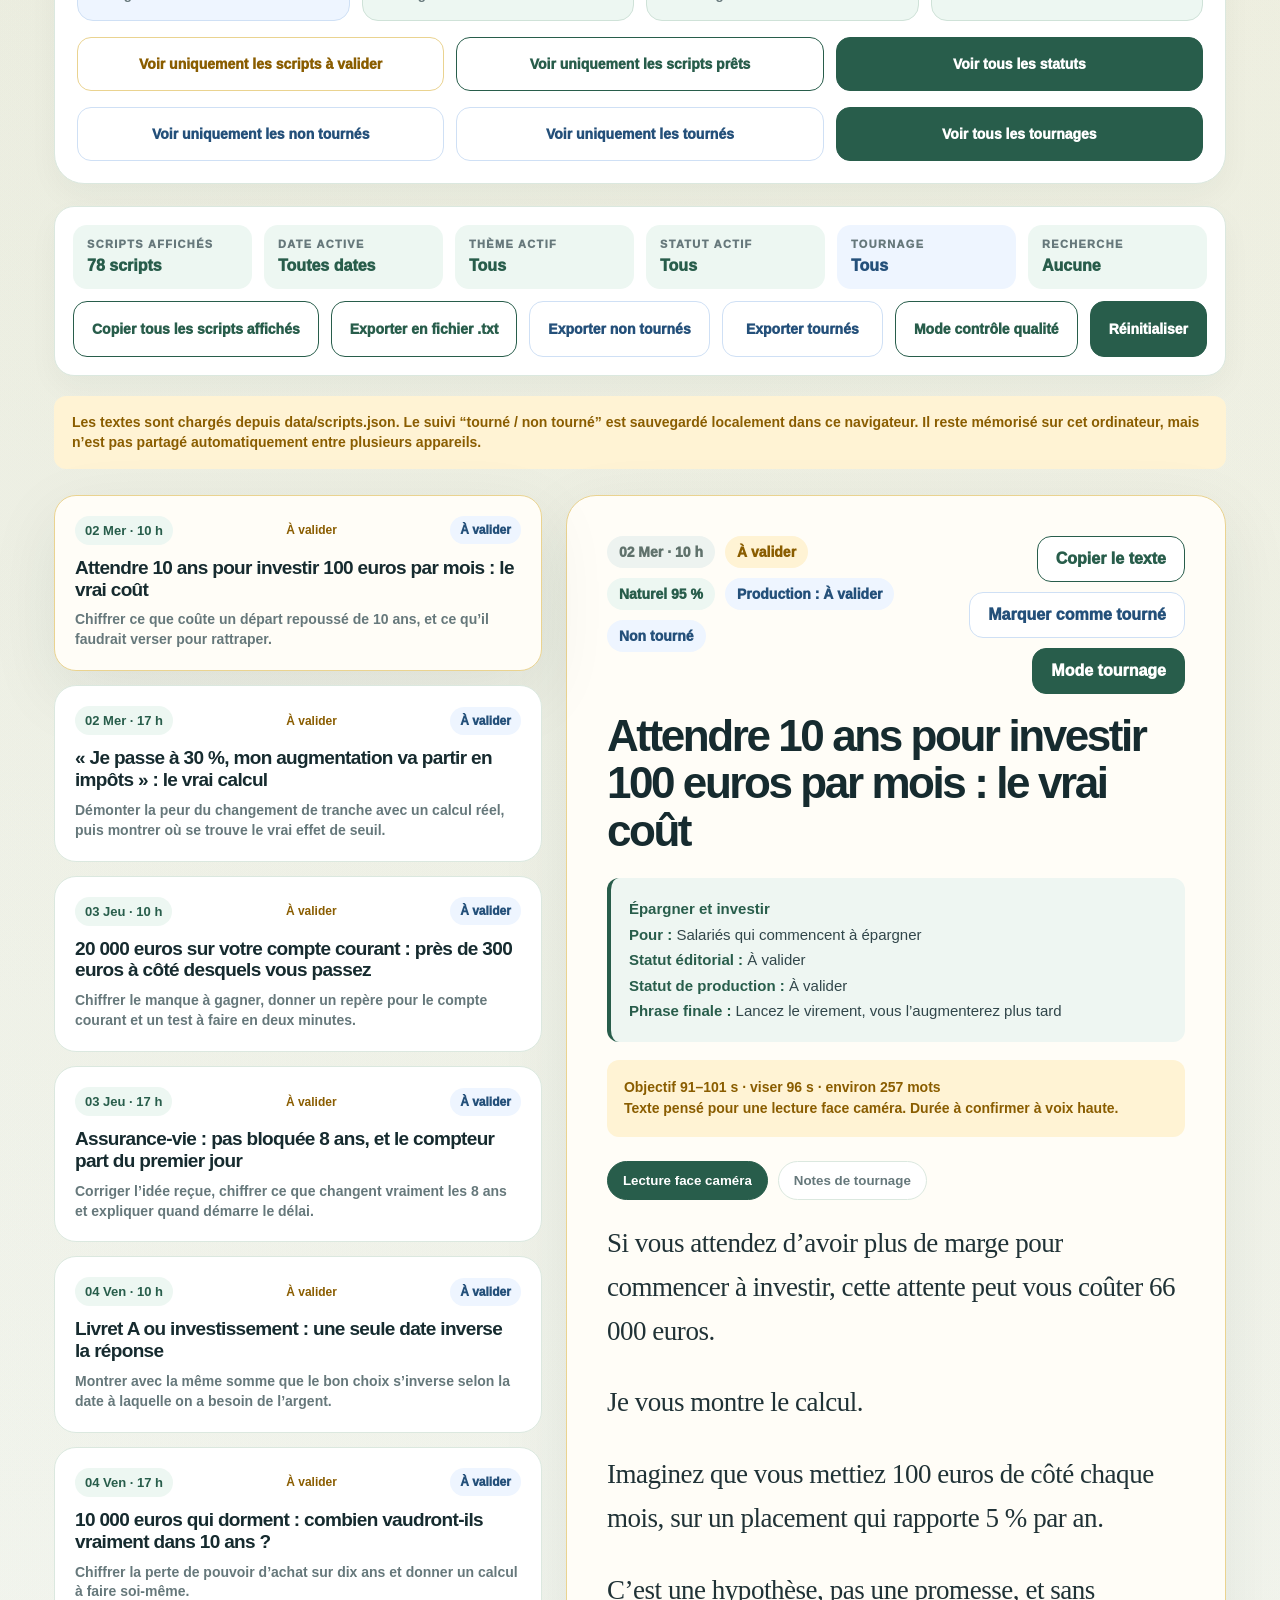
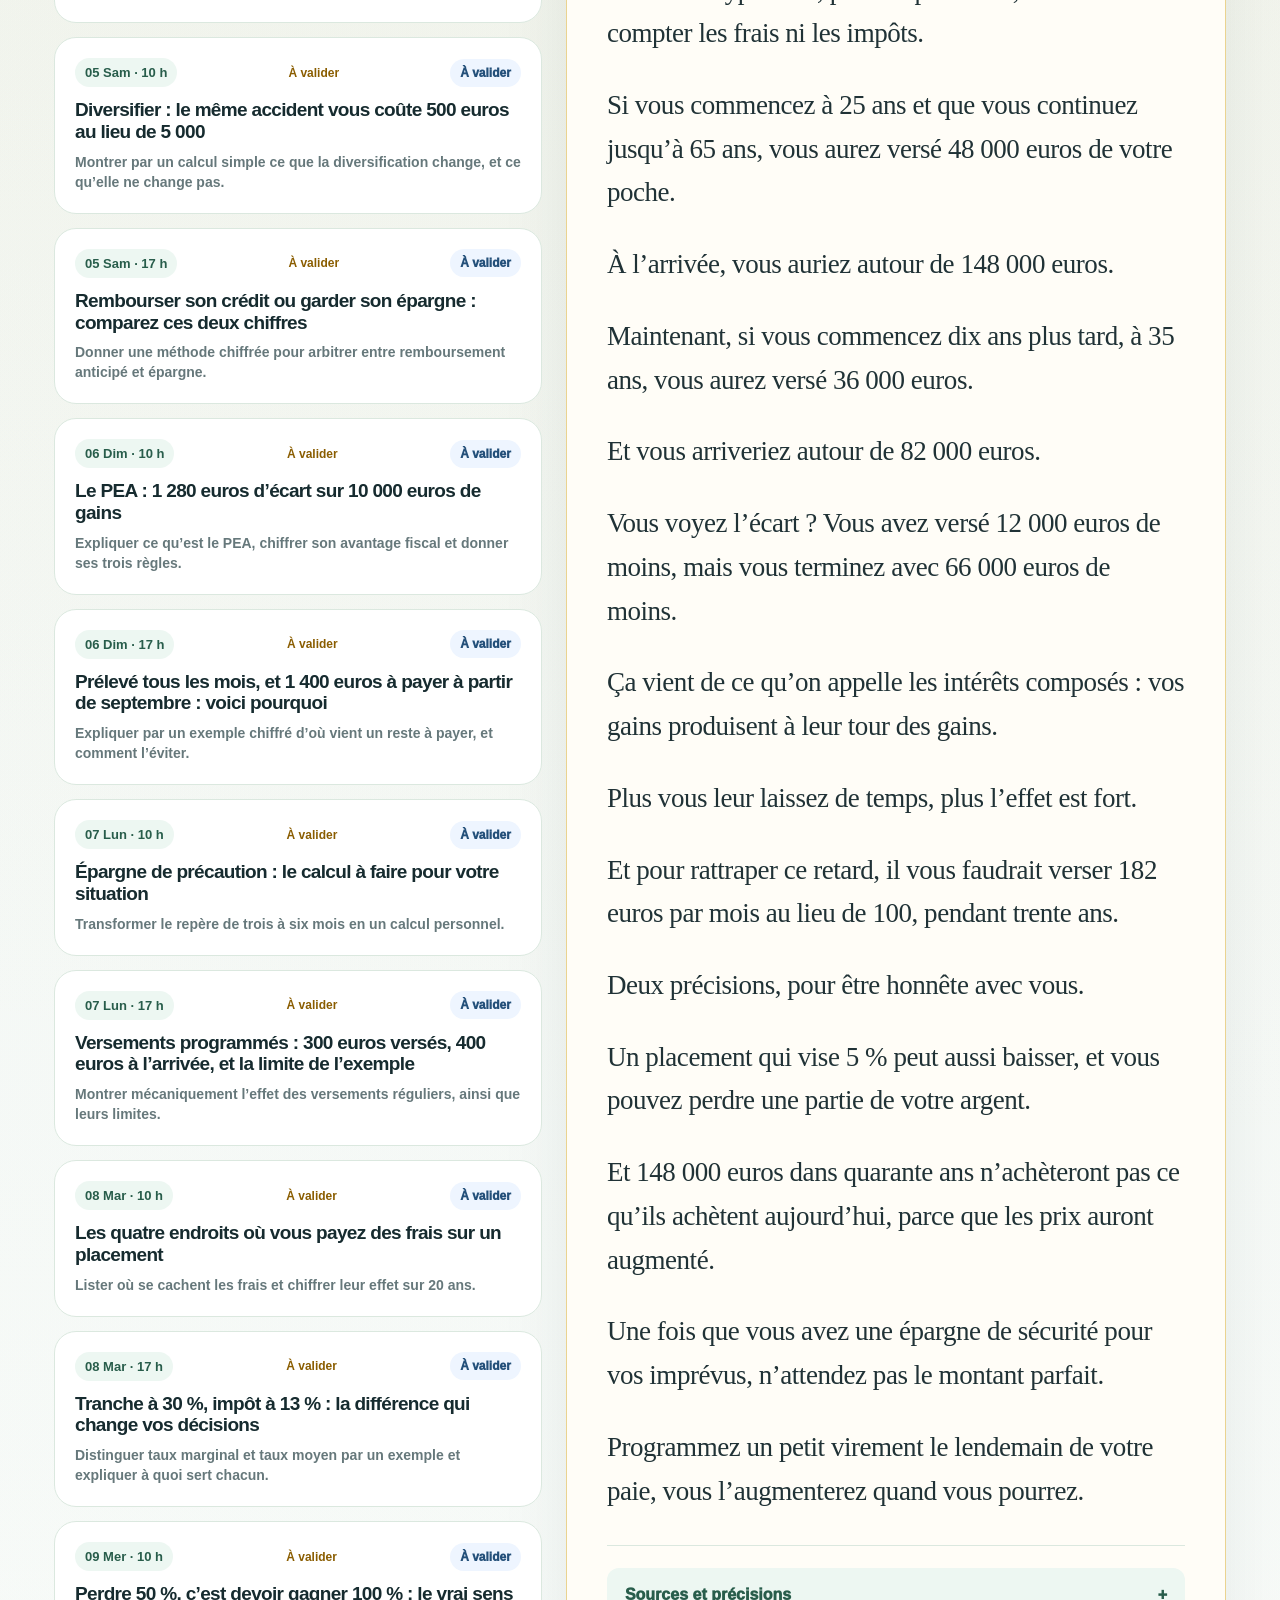
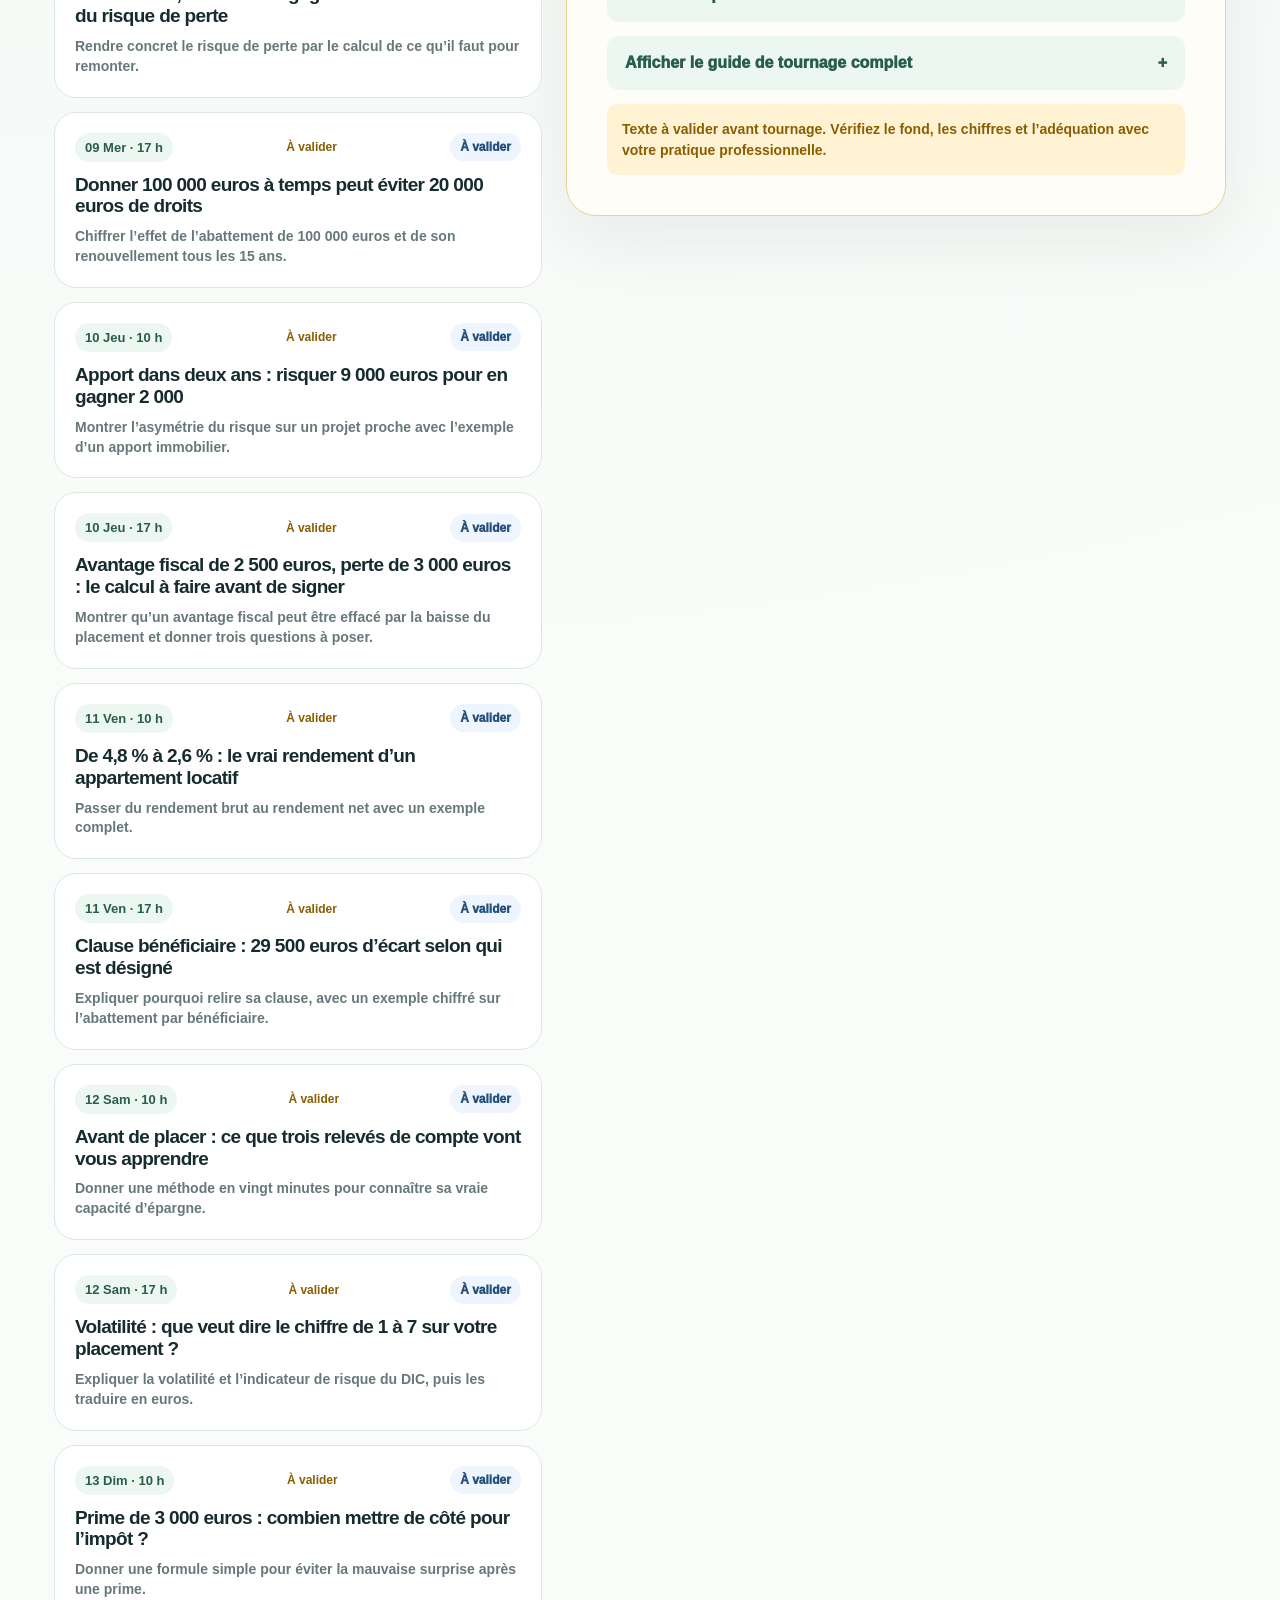
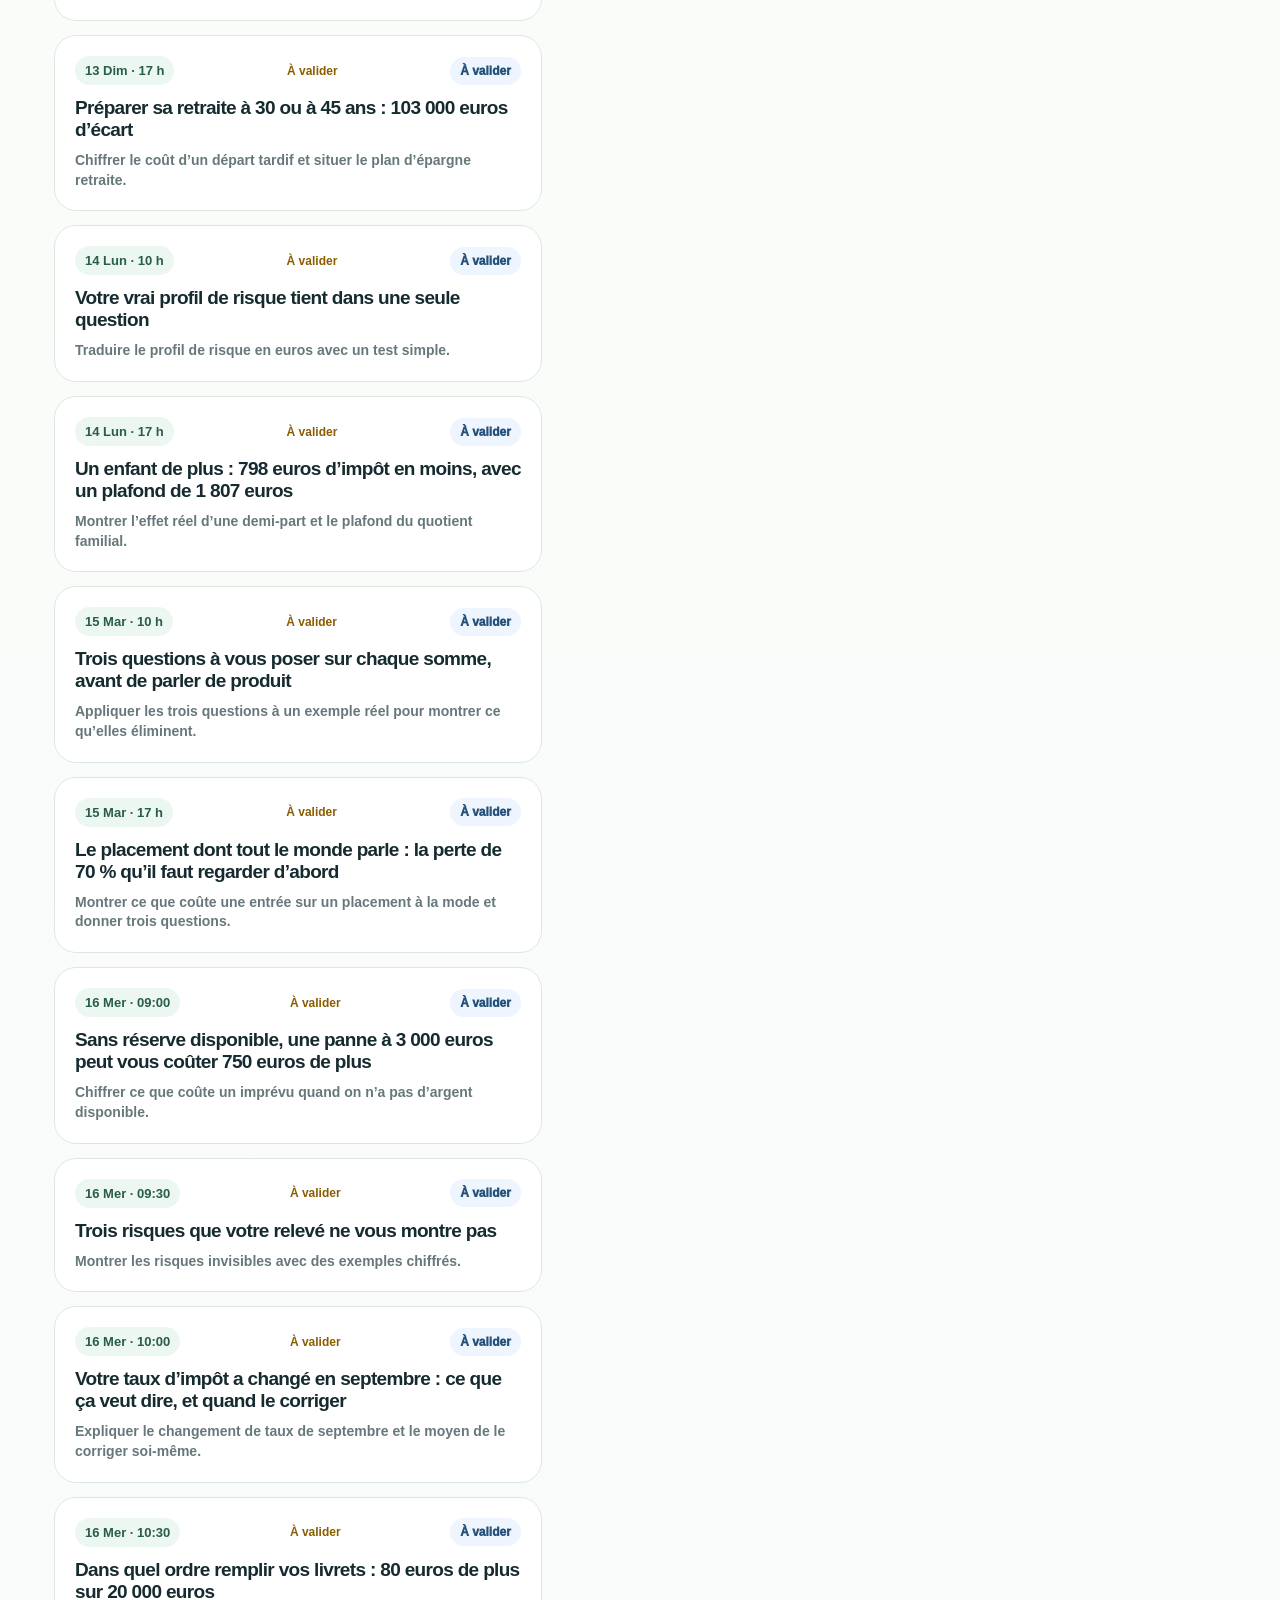
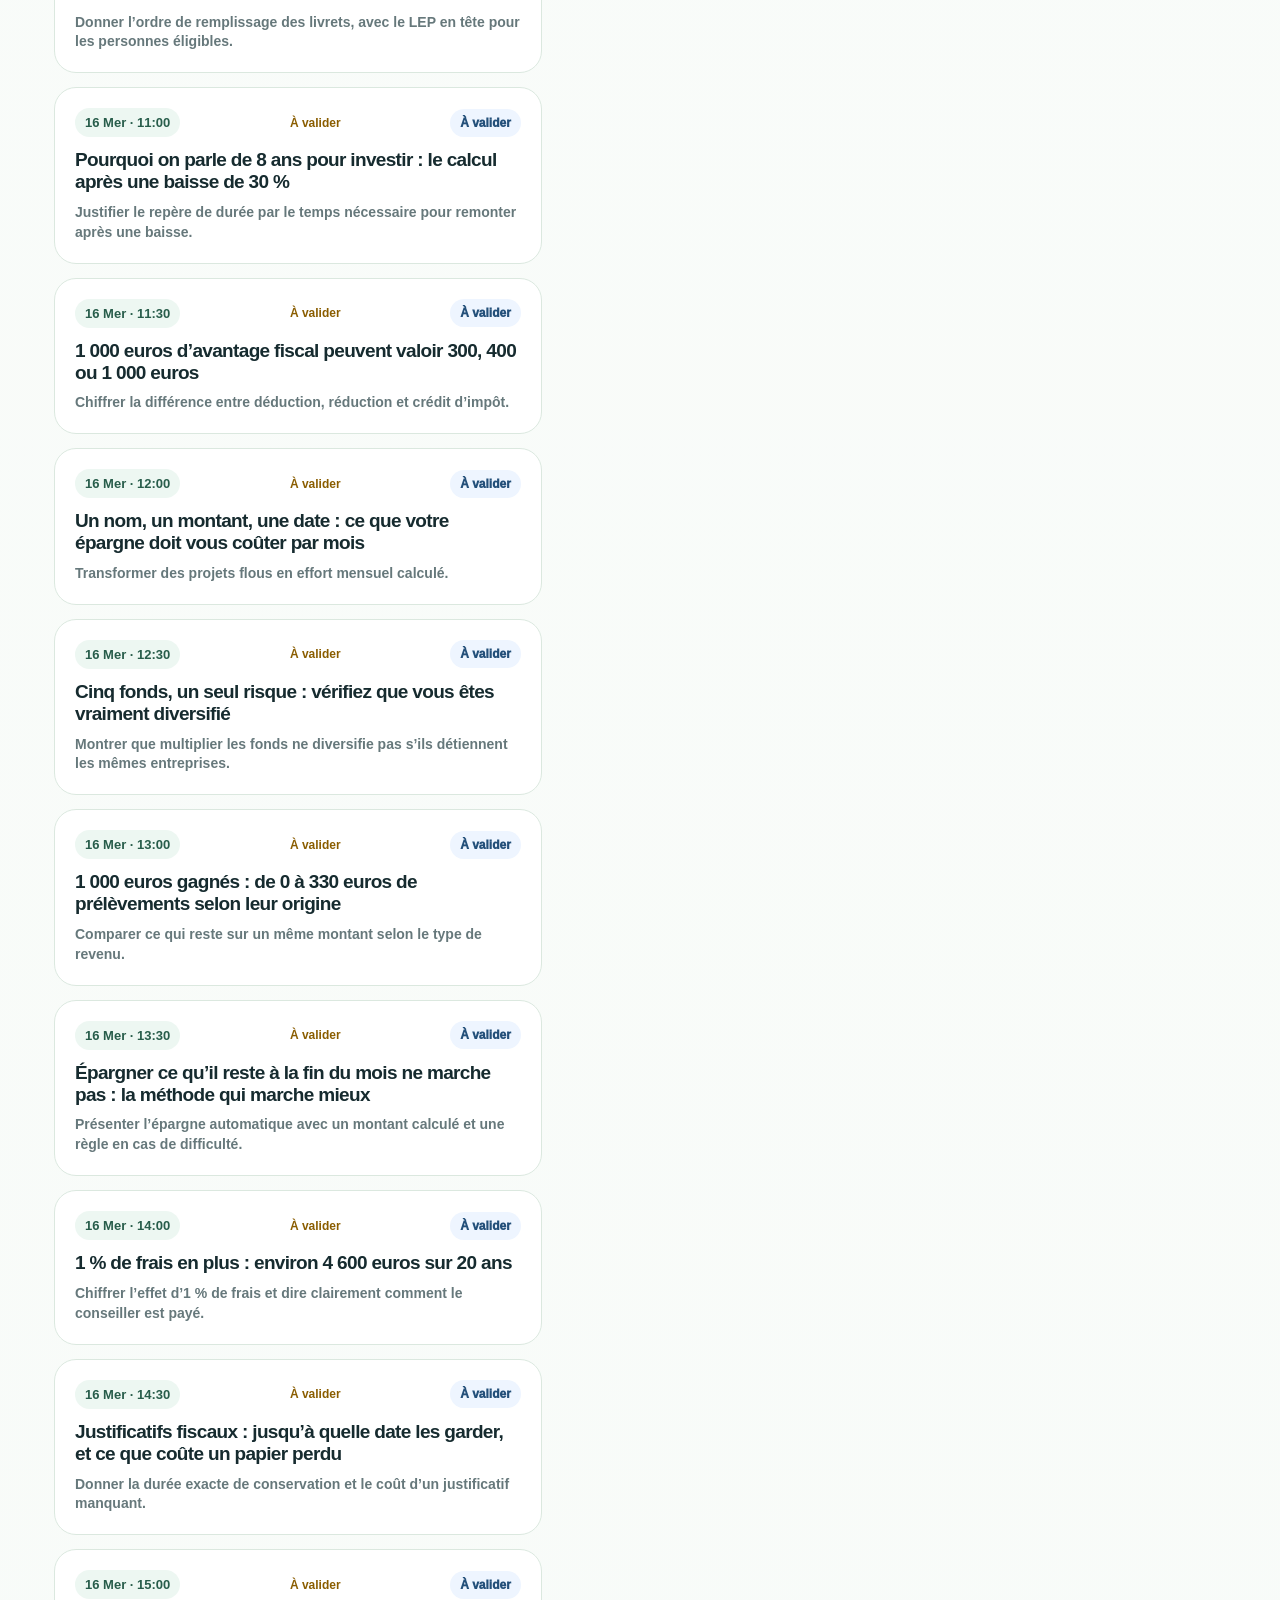
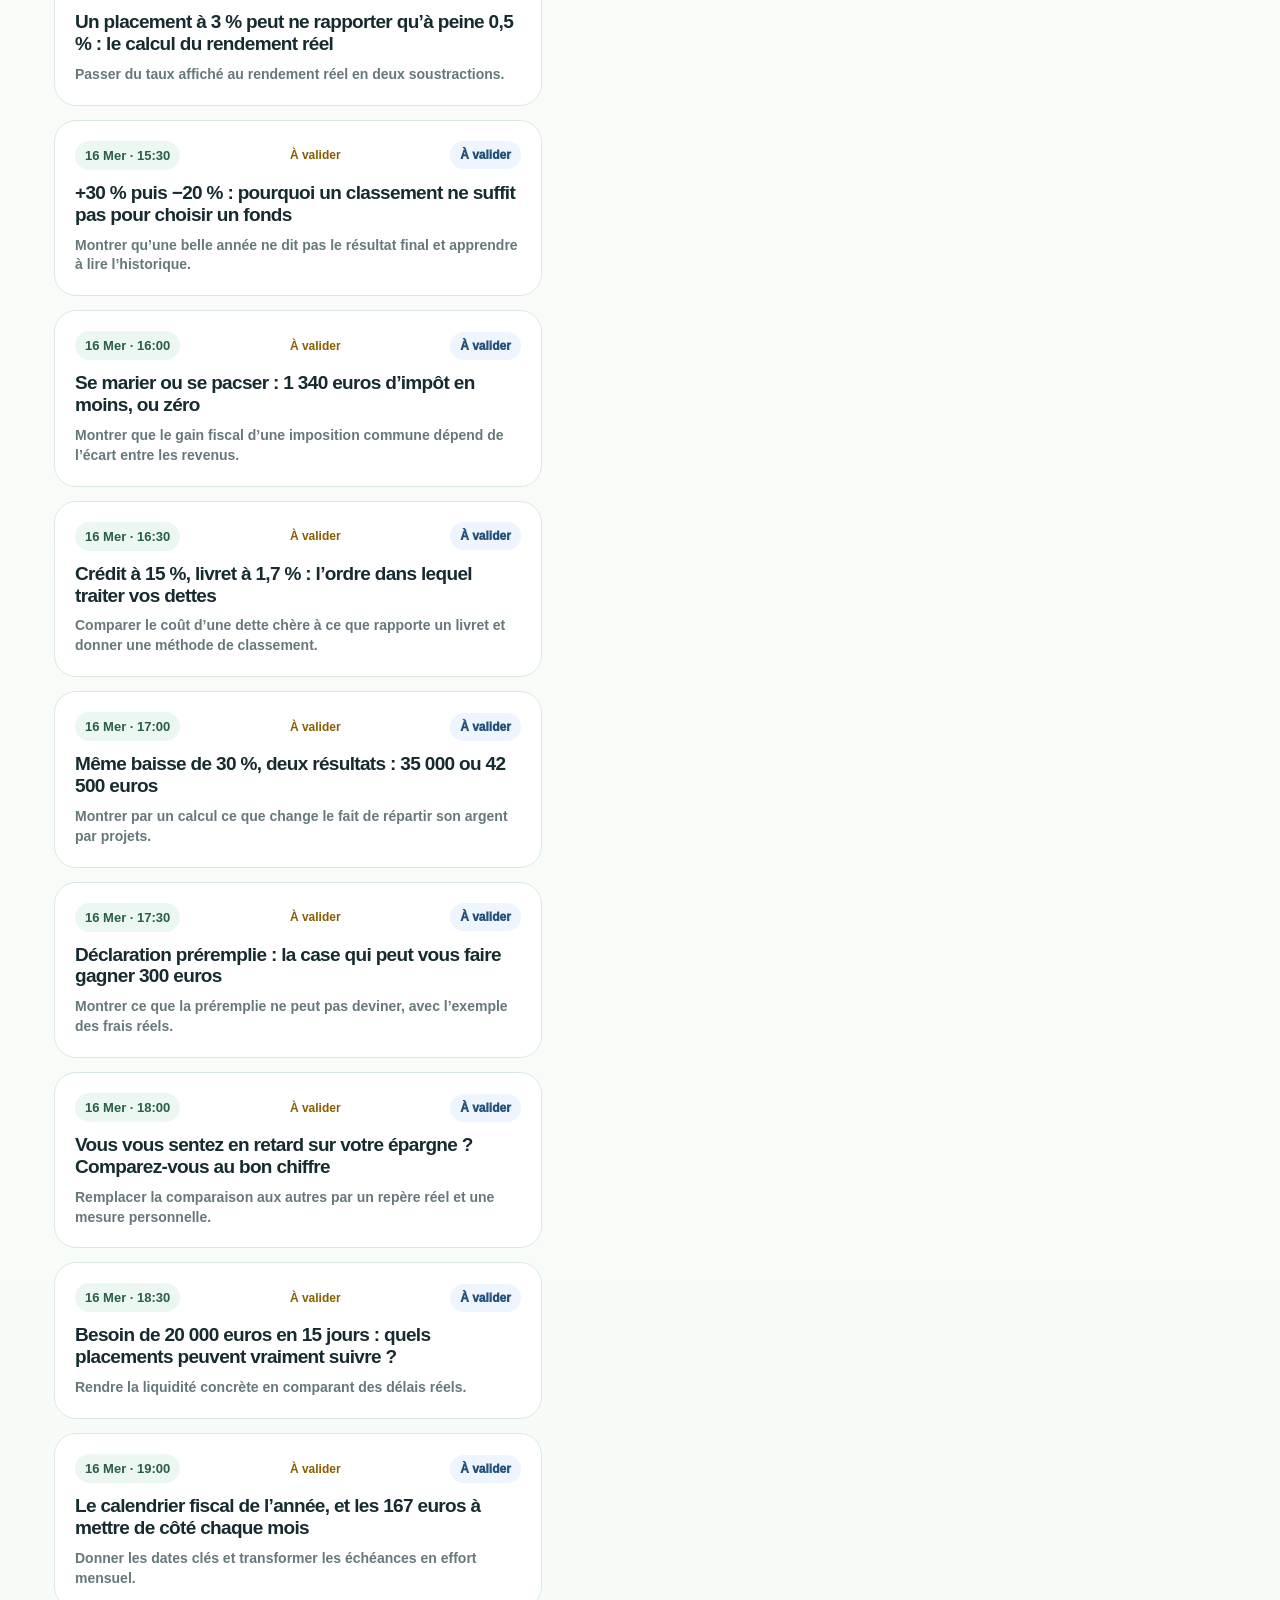
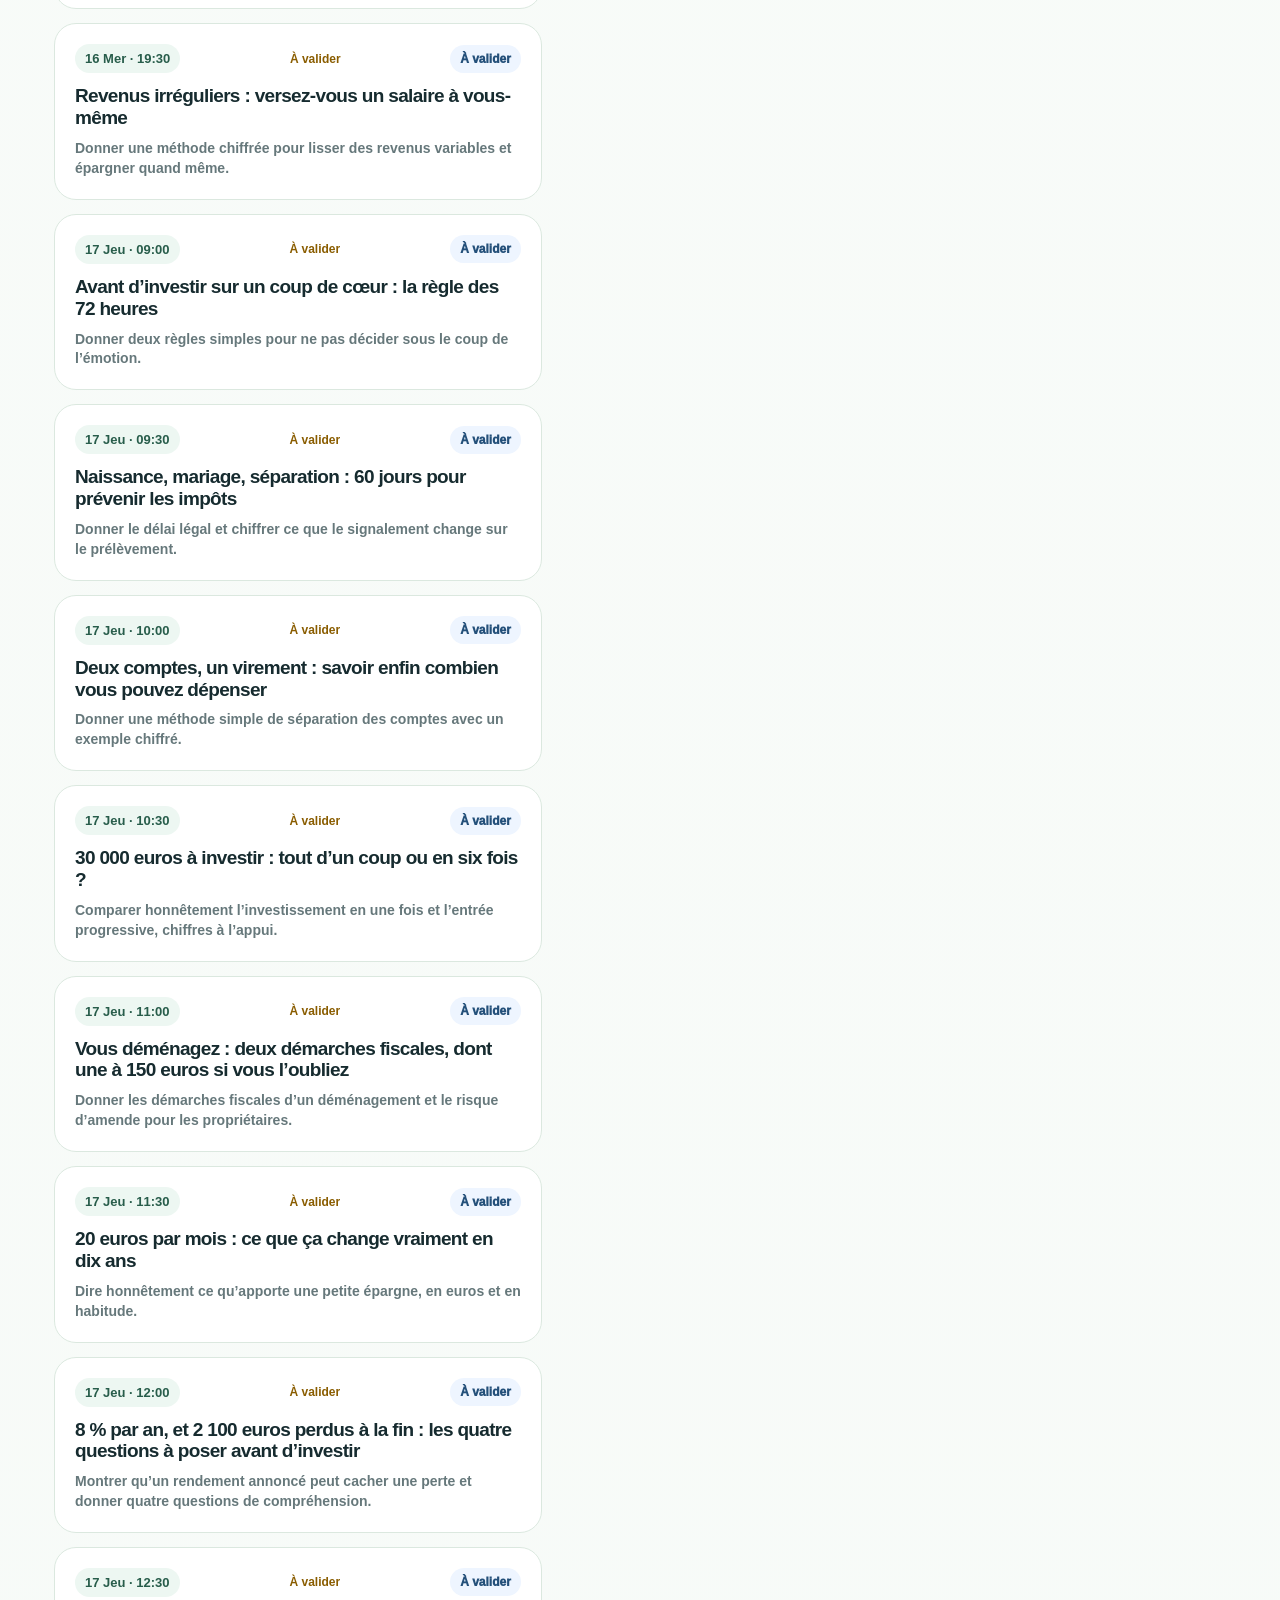
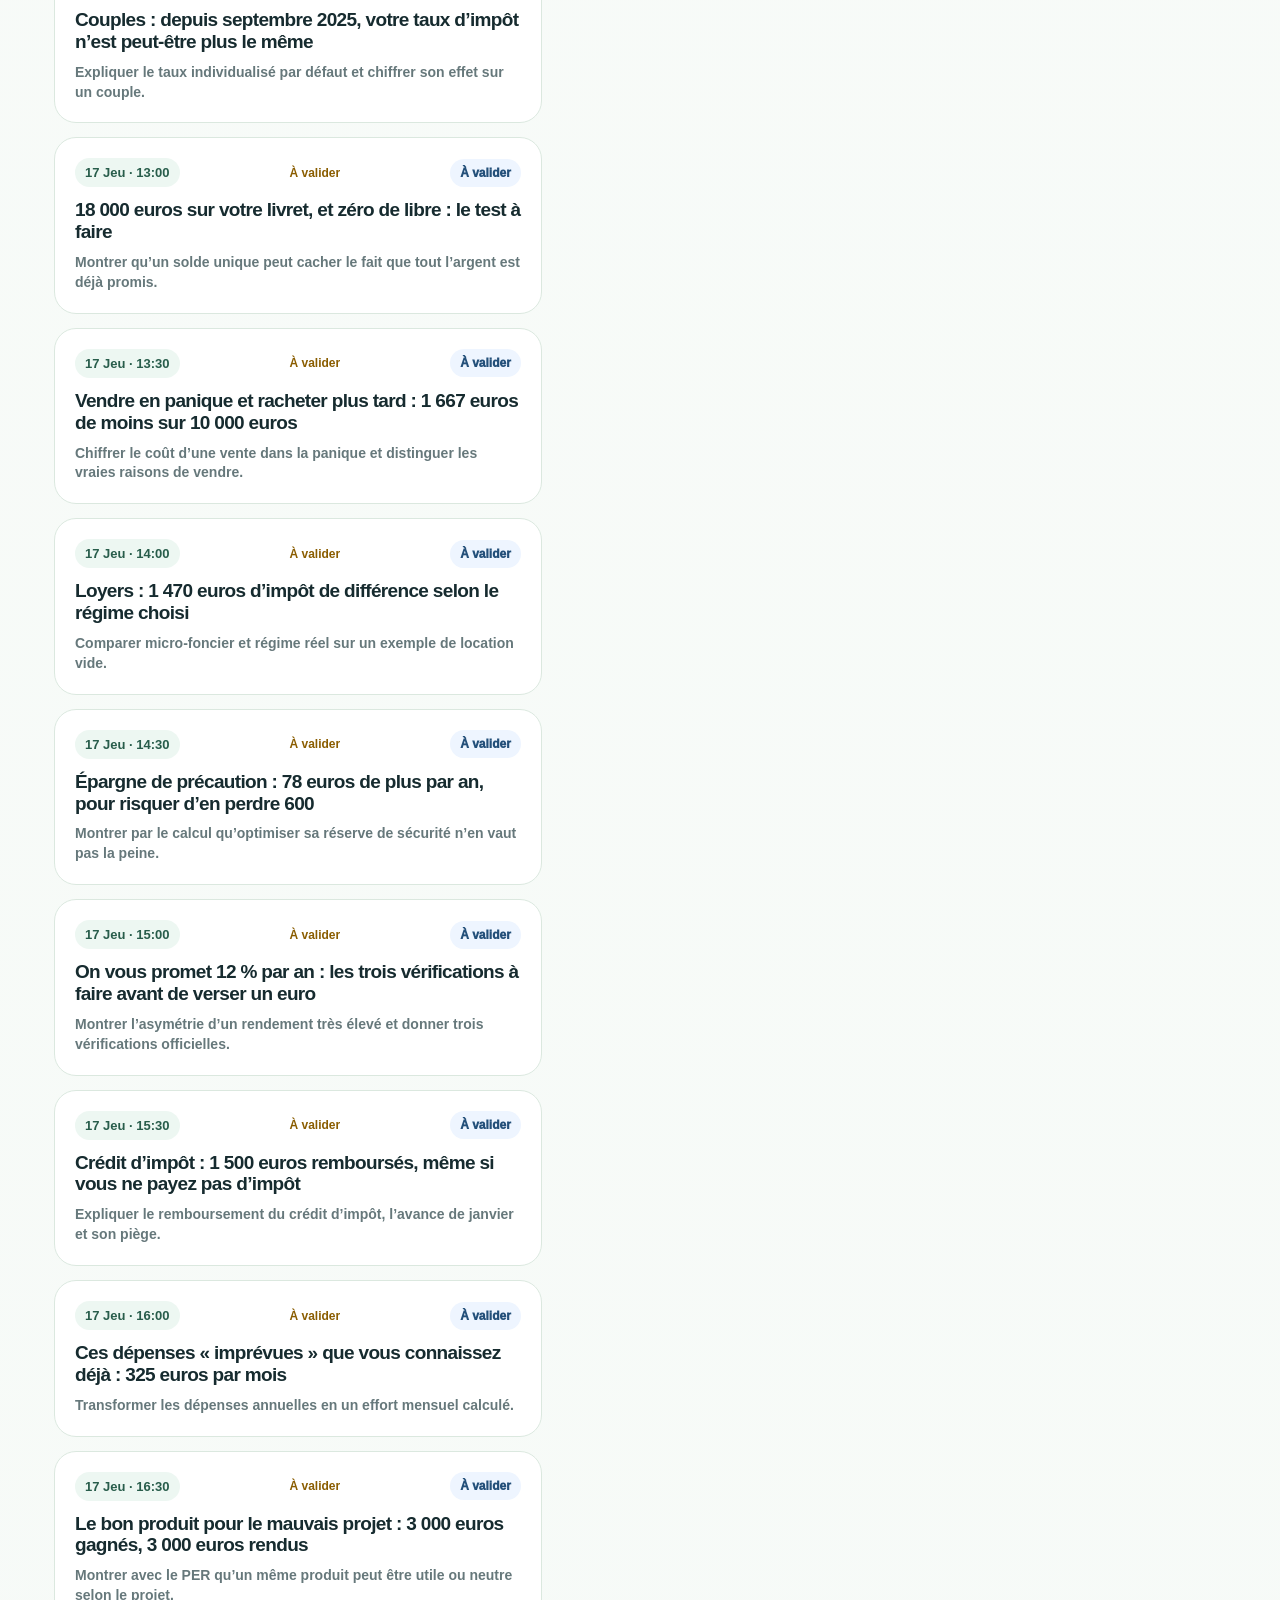
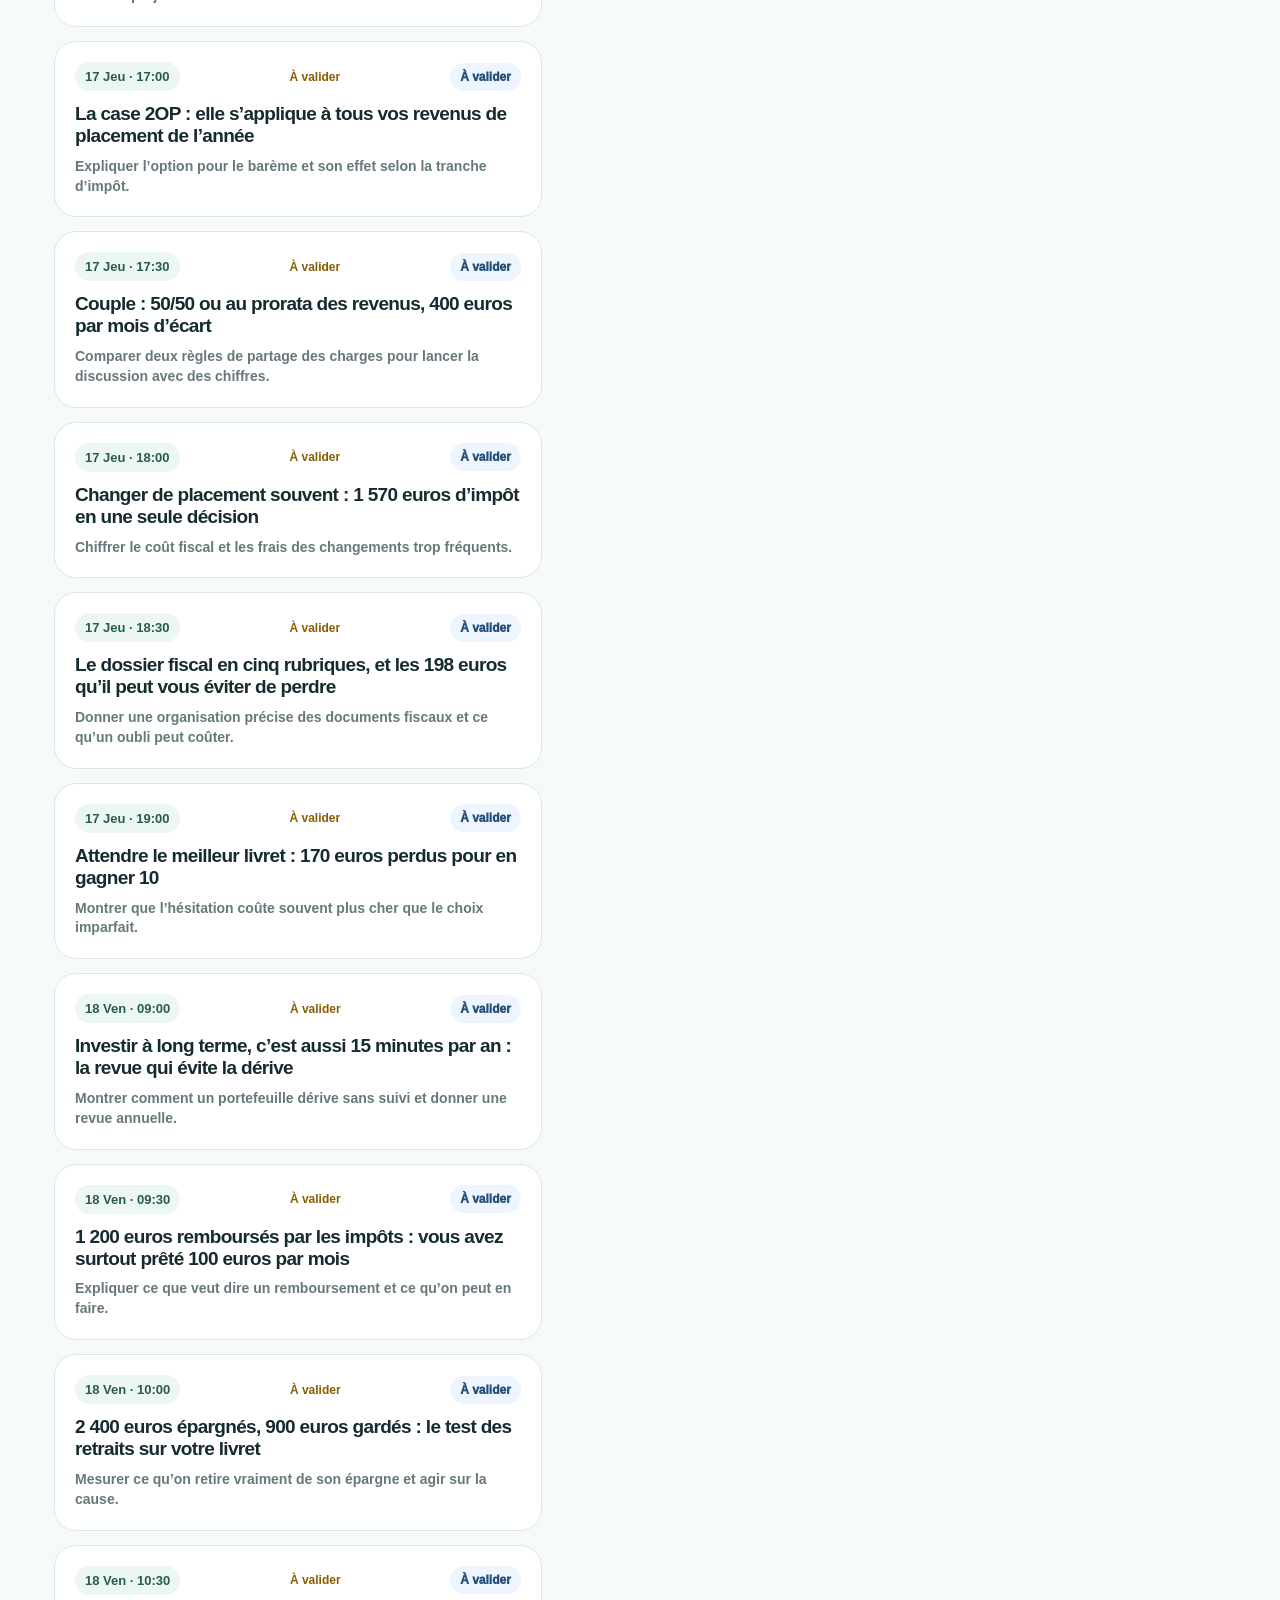
==== commit e5d9dd73: "Réécrit les 78 scripts et corrige les compteurs du Studio Chaque script parle à une seule personne, " ====
--- a/index.html
+++ b/index.html
@@ -3,6 +3,7 @@
 <head>
   <meta charset="UTF-8" />
   <meta name="viewport" content="width=device-width, initial-scale=1.0" />
+  <meta name="robots" content="noindex" />
 
   <title>BRITED Studio V2 — Bibliothèque de tournage</title>
 
@@ -26,7 +27,7 @@
         <button class="small-button" onclick="window.location.href='import.html'">Import massif</button>
         <div class="access">
           <span class="access-dot"></span>
-          Accès privé
+          Textes à valider
         </div>
       </div>
     </div>
@@ -36,11 +37,11 @@
     <section class="hero">
       <div>
         <div class="eyebrow">Scripts face caméra</div>
-        <h1>Vos textes de tournage, prêts à être dits.</h1>
+        <h1>Vos textes de tournage, à relire puis à dire.</h1>
         <p class="hero-text">
-          Une bibliothèque plus fluide, plus orale et plus proche d’une vraie prise de parole.
-          Chaque script est pensé pour être lu à voix haute, avec une accroche claire, un exemple concret
-          et une phrase finale facile à retenir.
+          Chaque script s’adresse à une seule personne, en phrases complètes et au vouvoiement :
+          sa situation, un calcul vérifié, ce que ça change pour elle, et un geste à faire.
+          Repère de durée : 1 min à 1 min 30.
         </p>
       </div>
 
@@ -188,6 +189,6 @@
 
   <div class="toast" id="toast">Action confirmée</div>
 
-  <script src="assets/app.js?v=20260924-2"></script>
+  <script src="assets/app.js?v=20261103-1"></script>
 </body>
 </html>
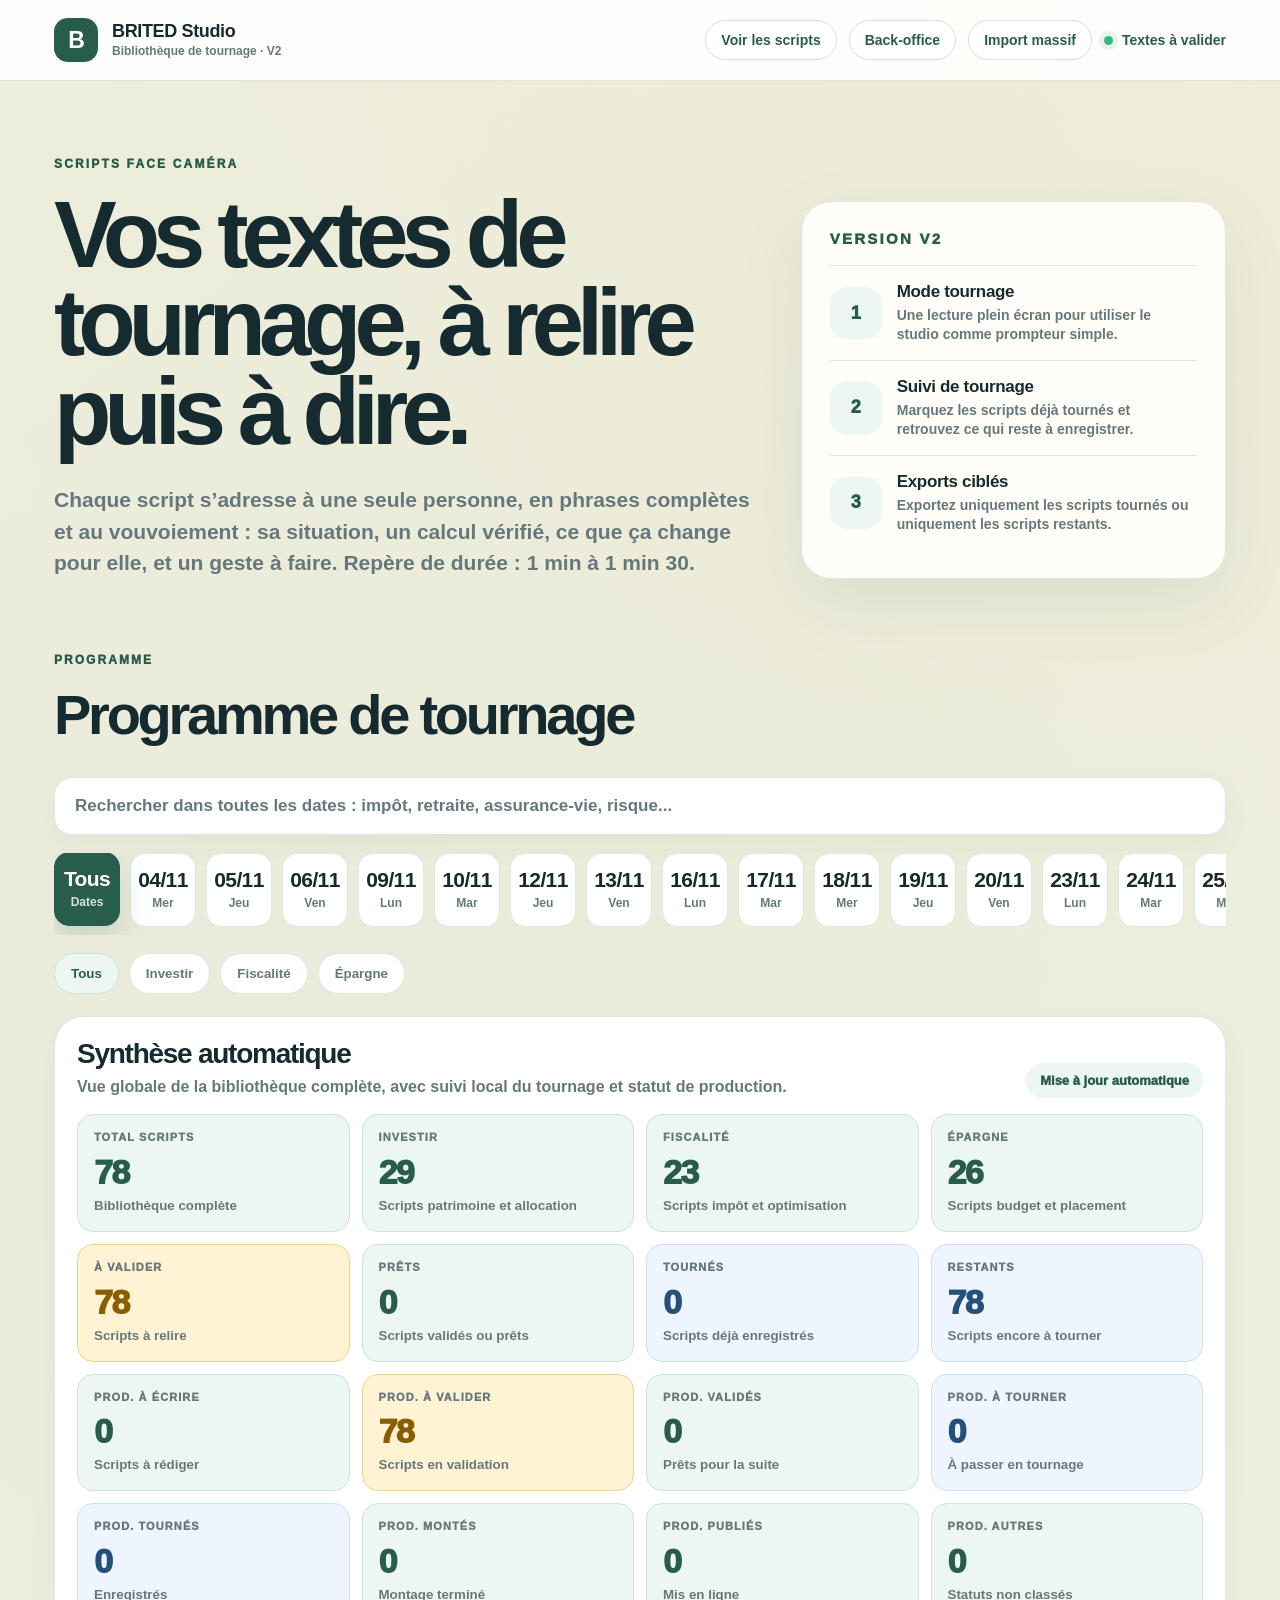
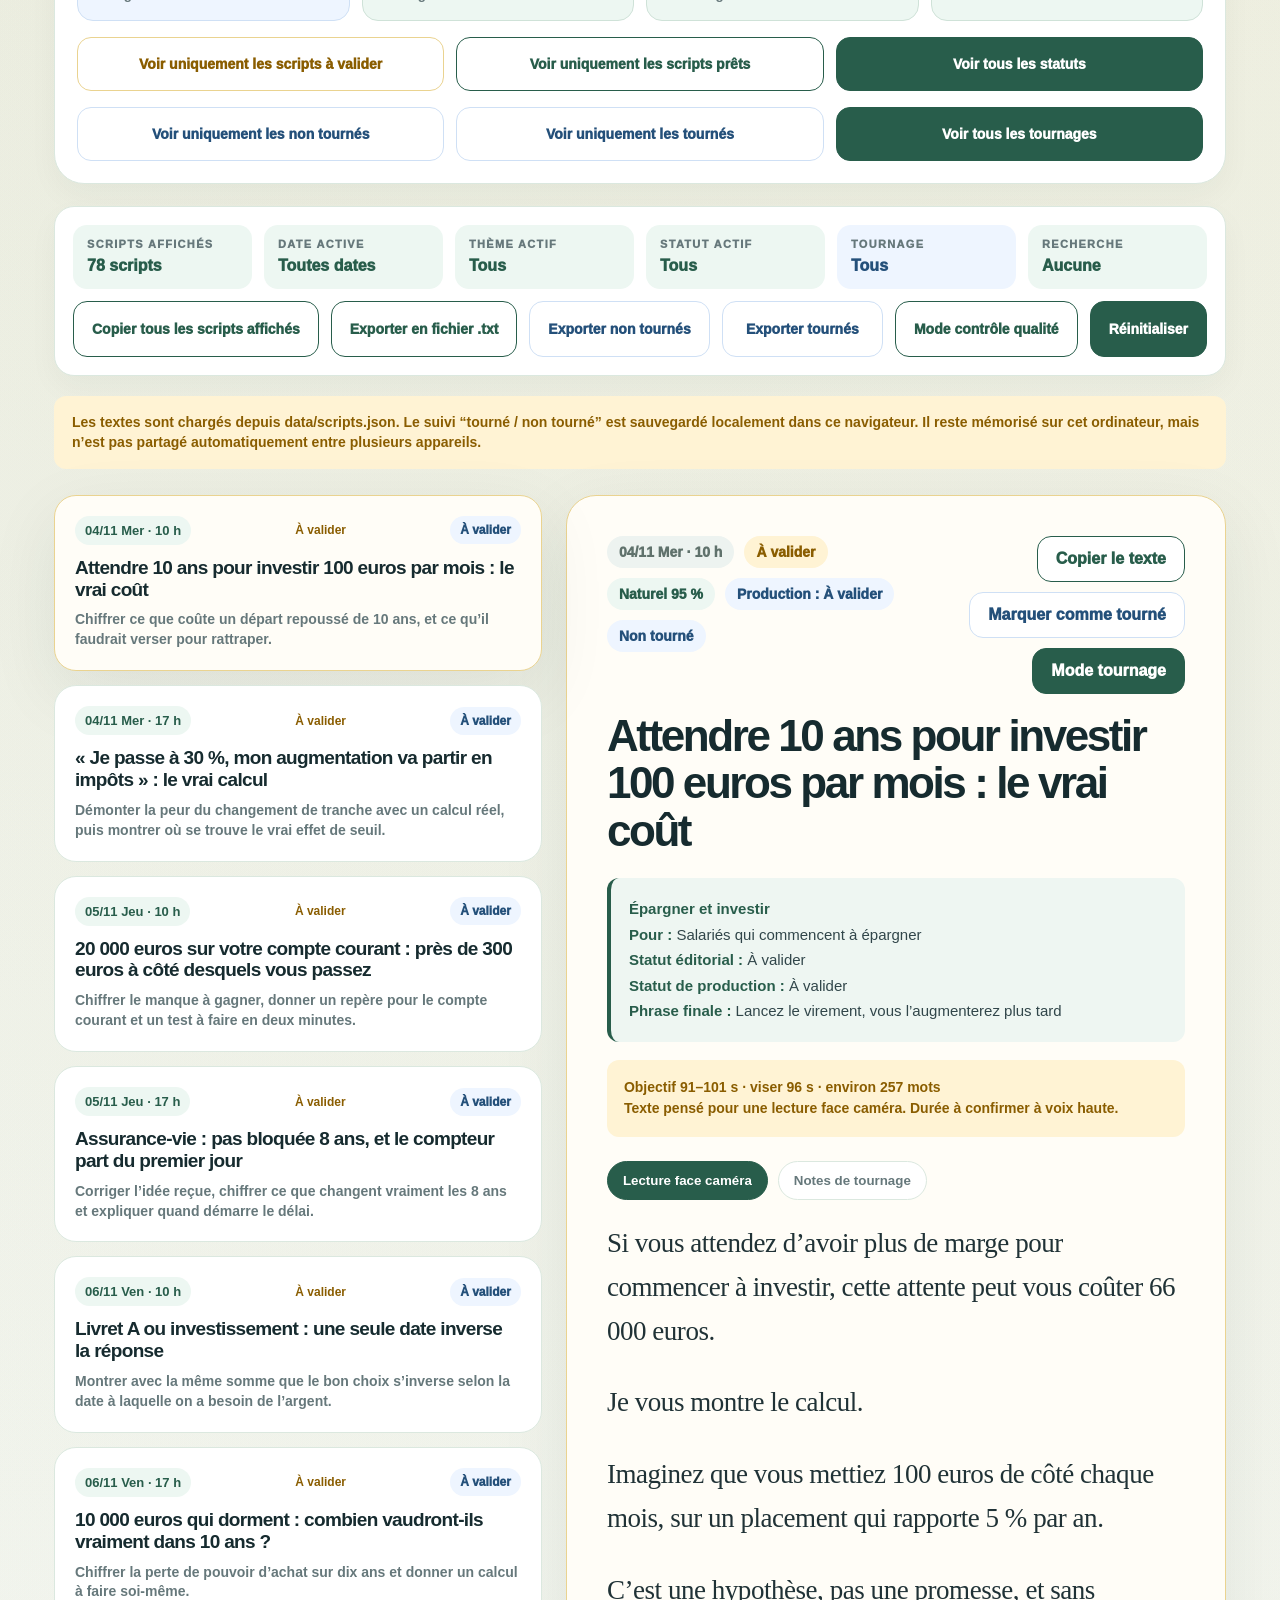
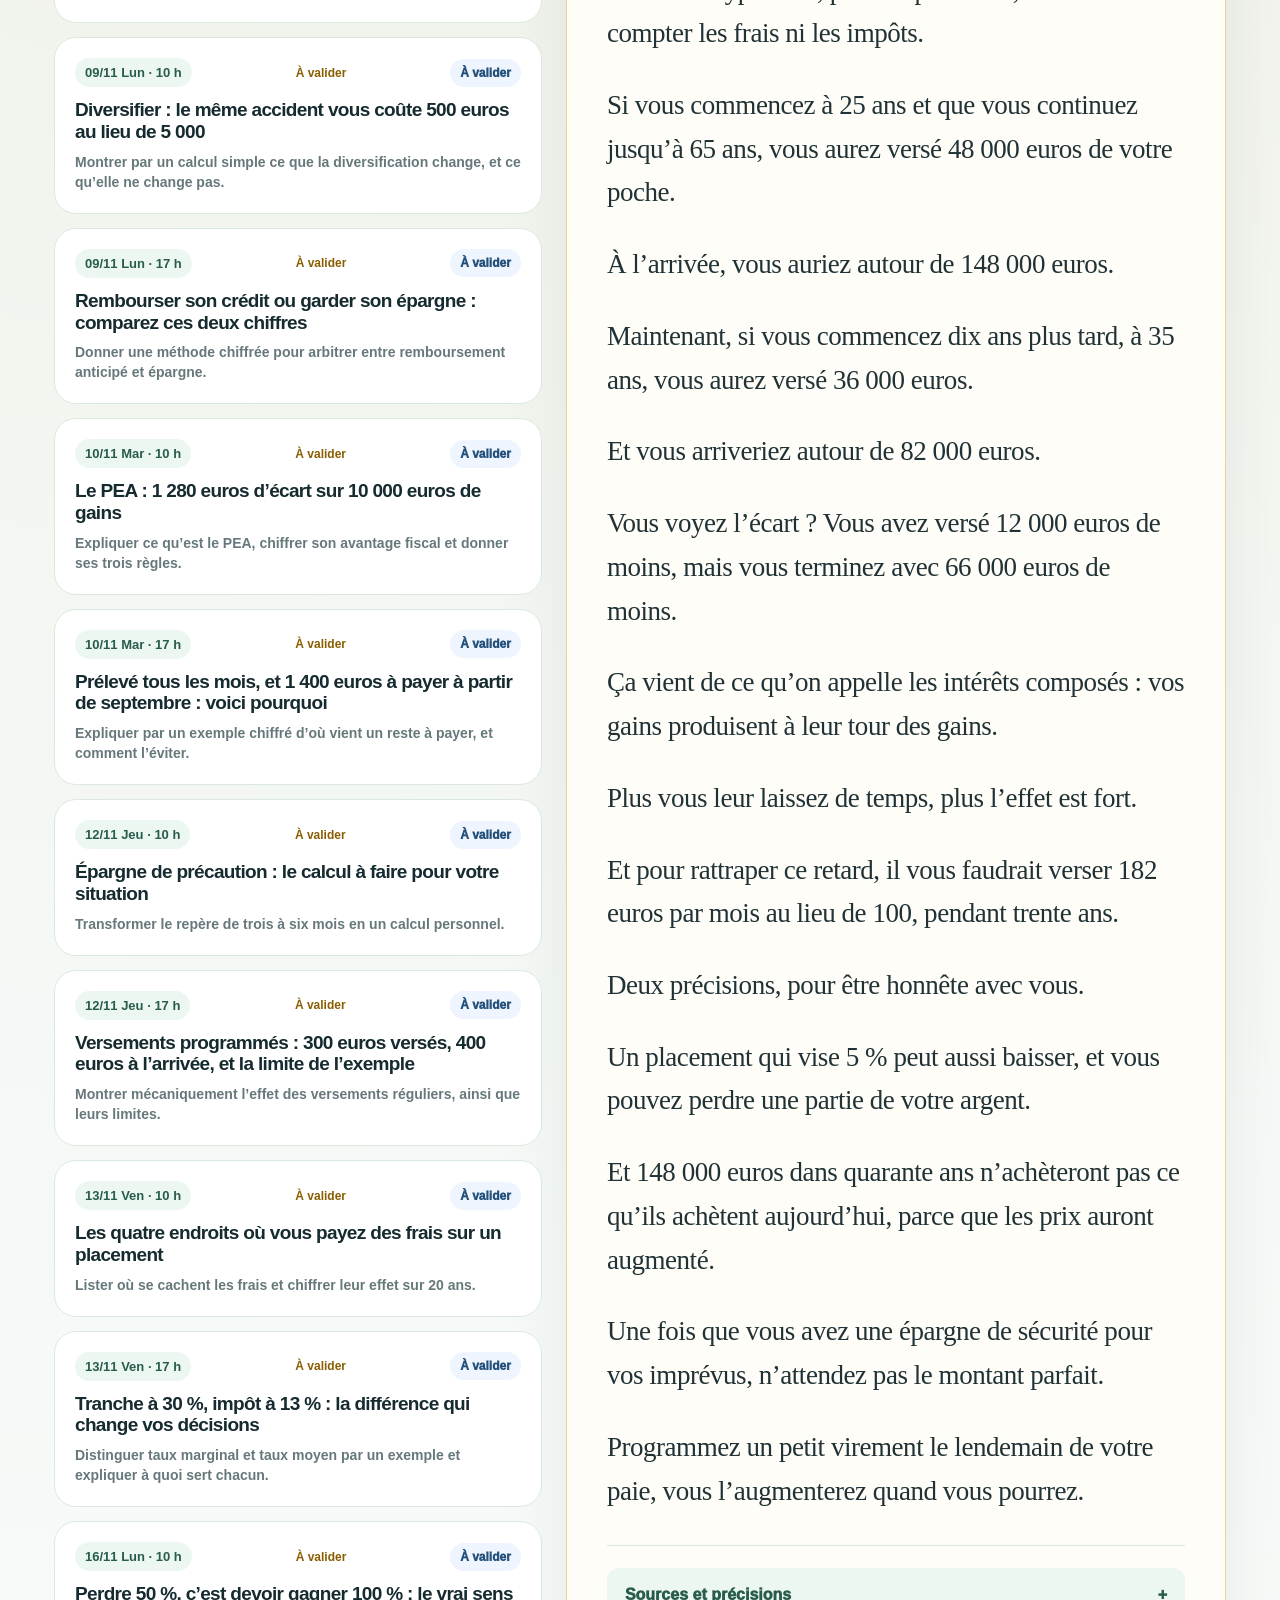
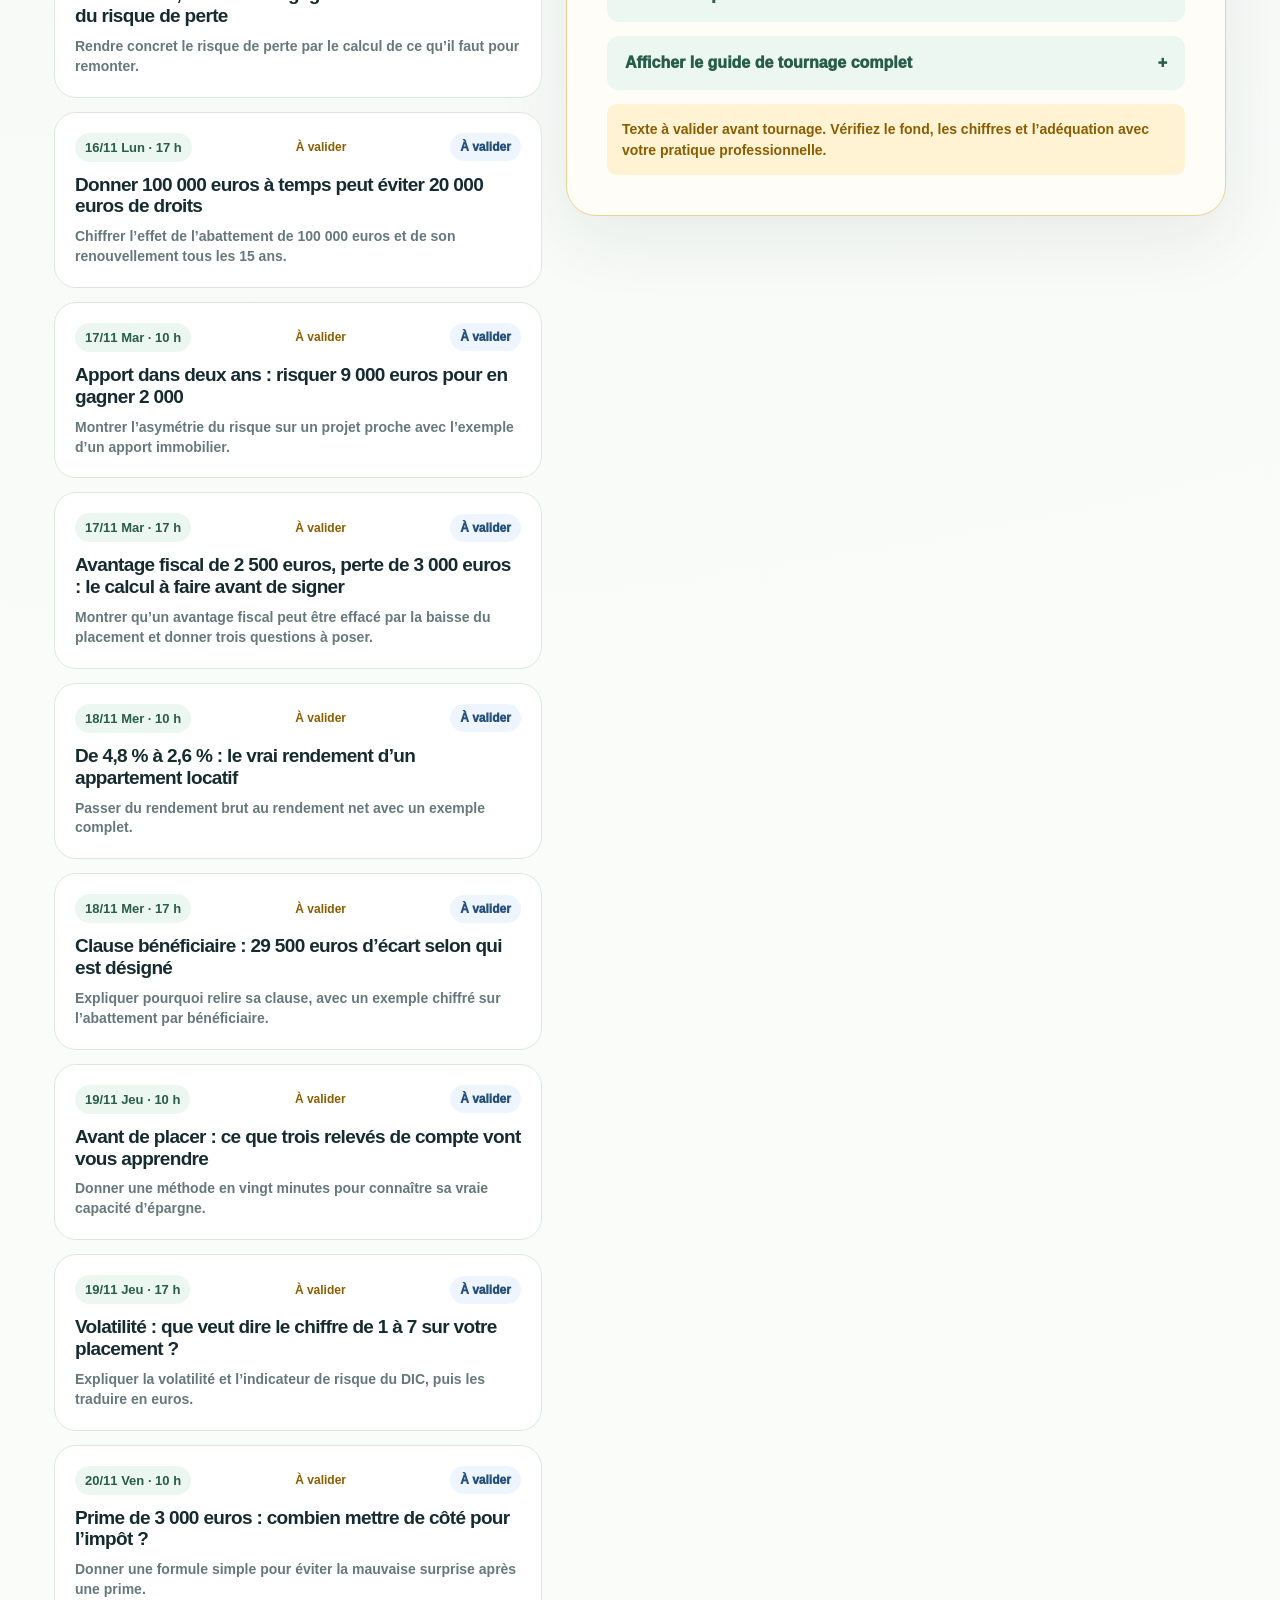
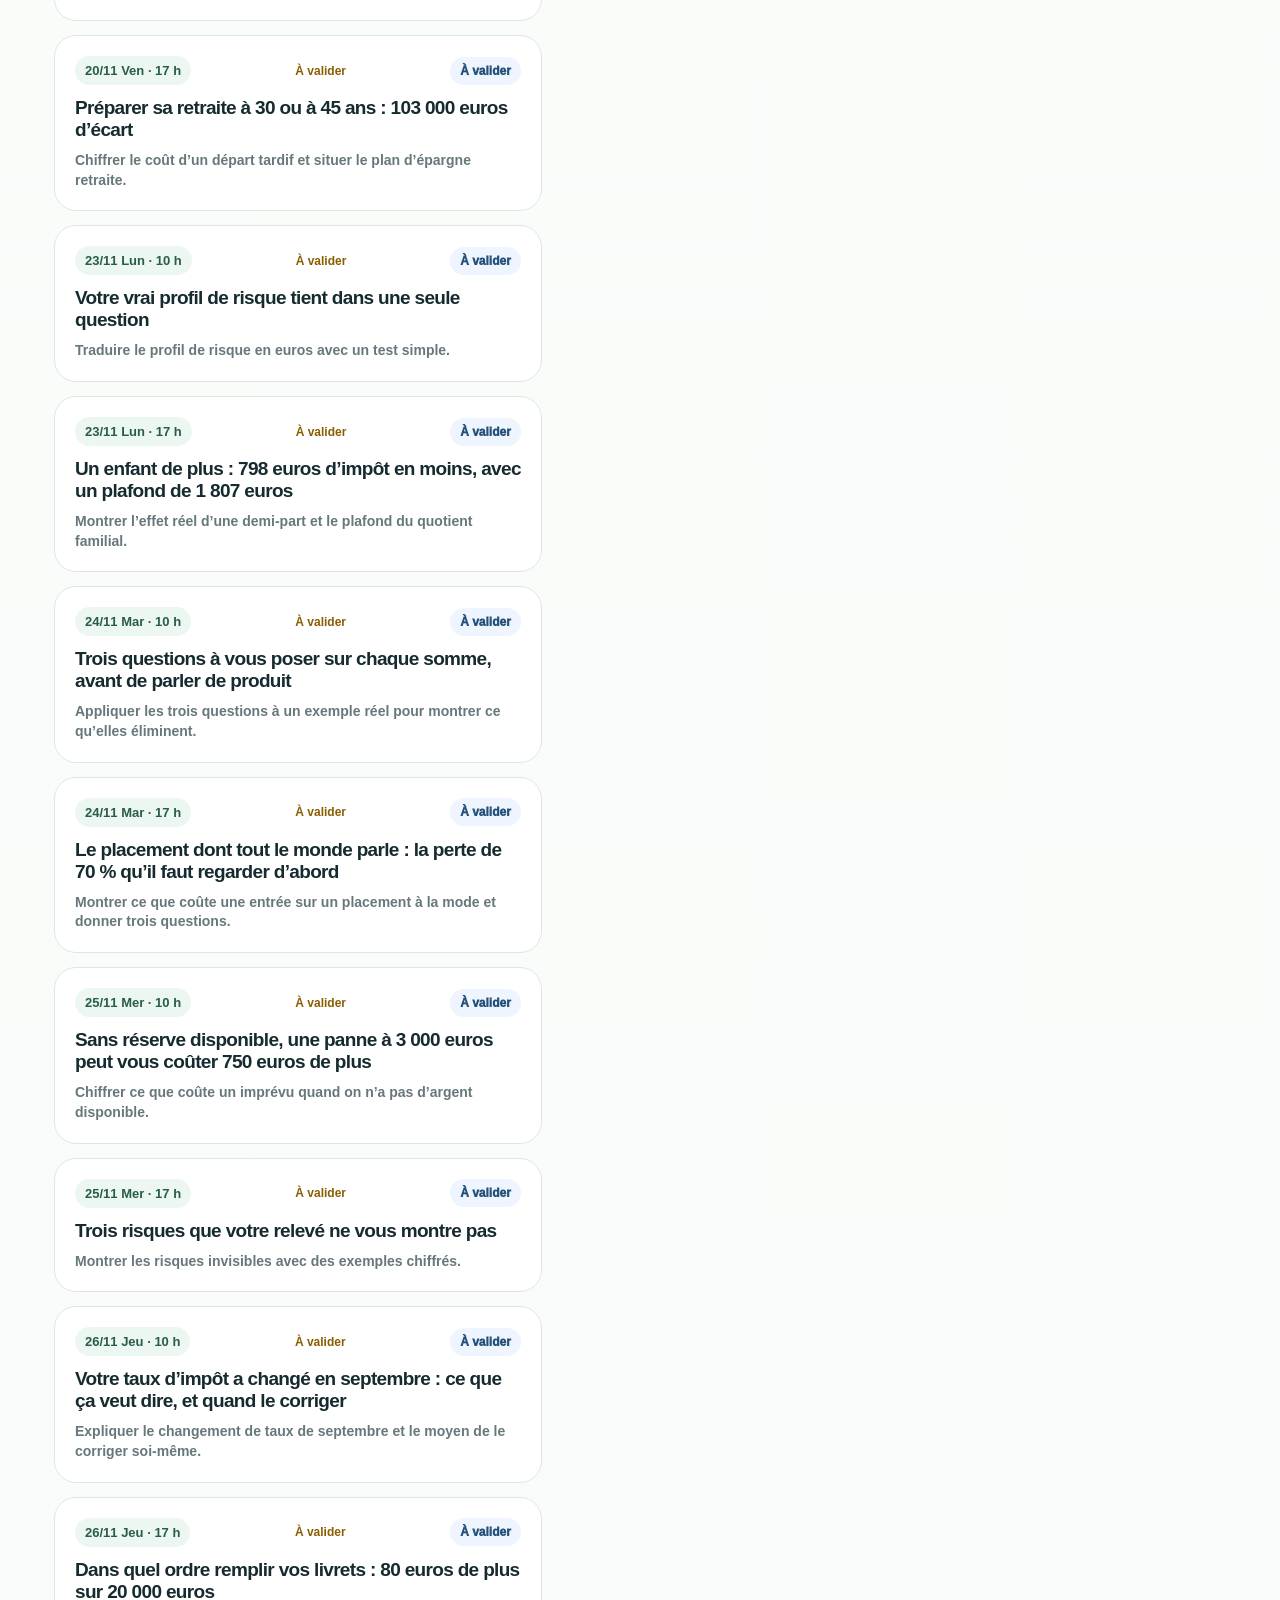
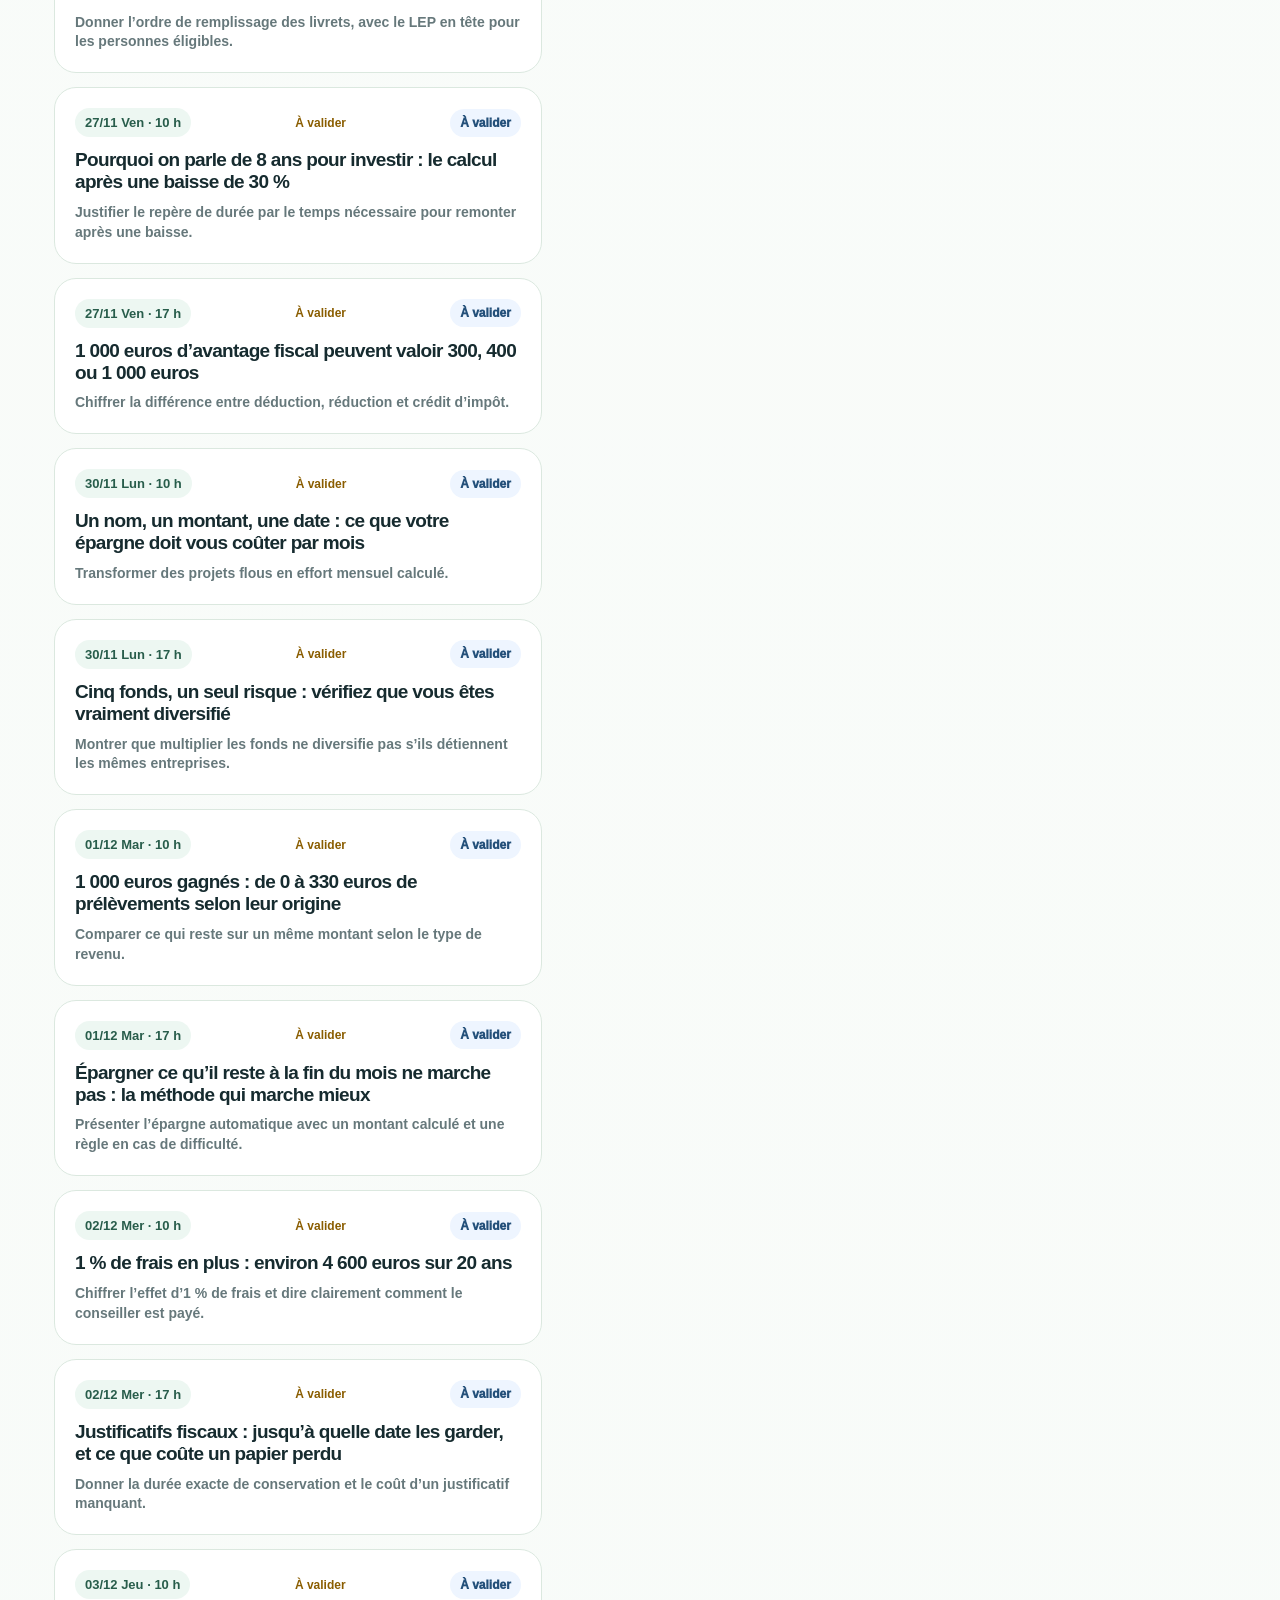
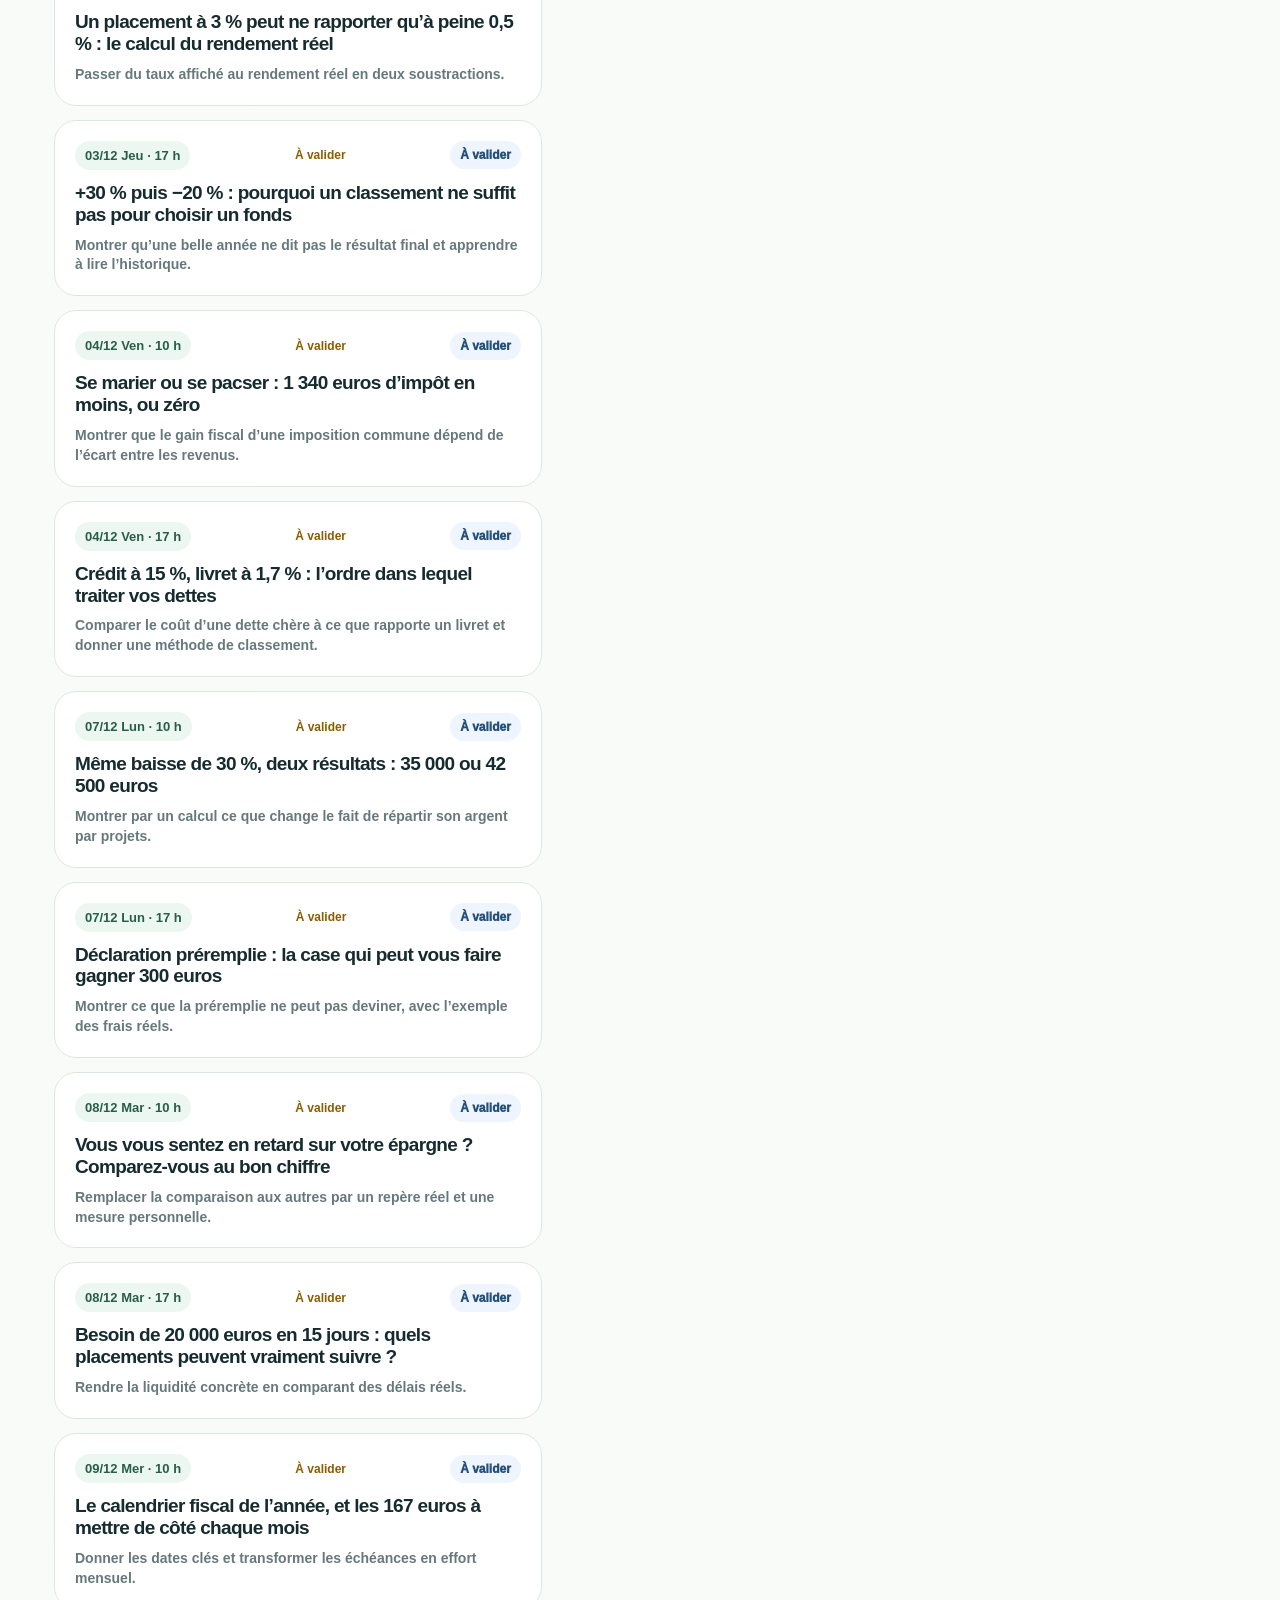
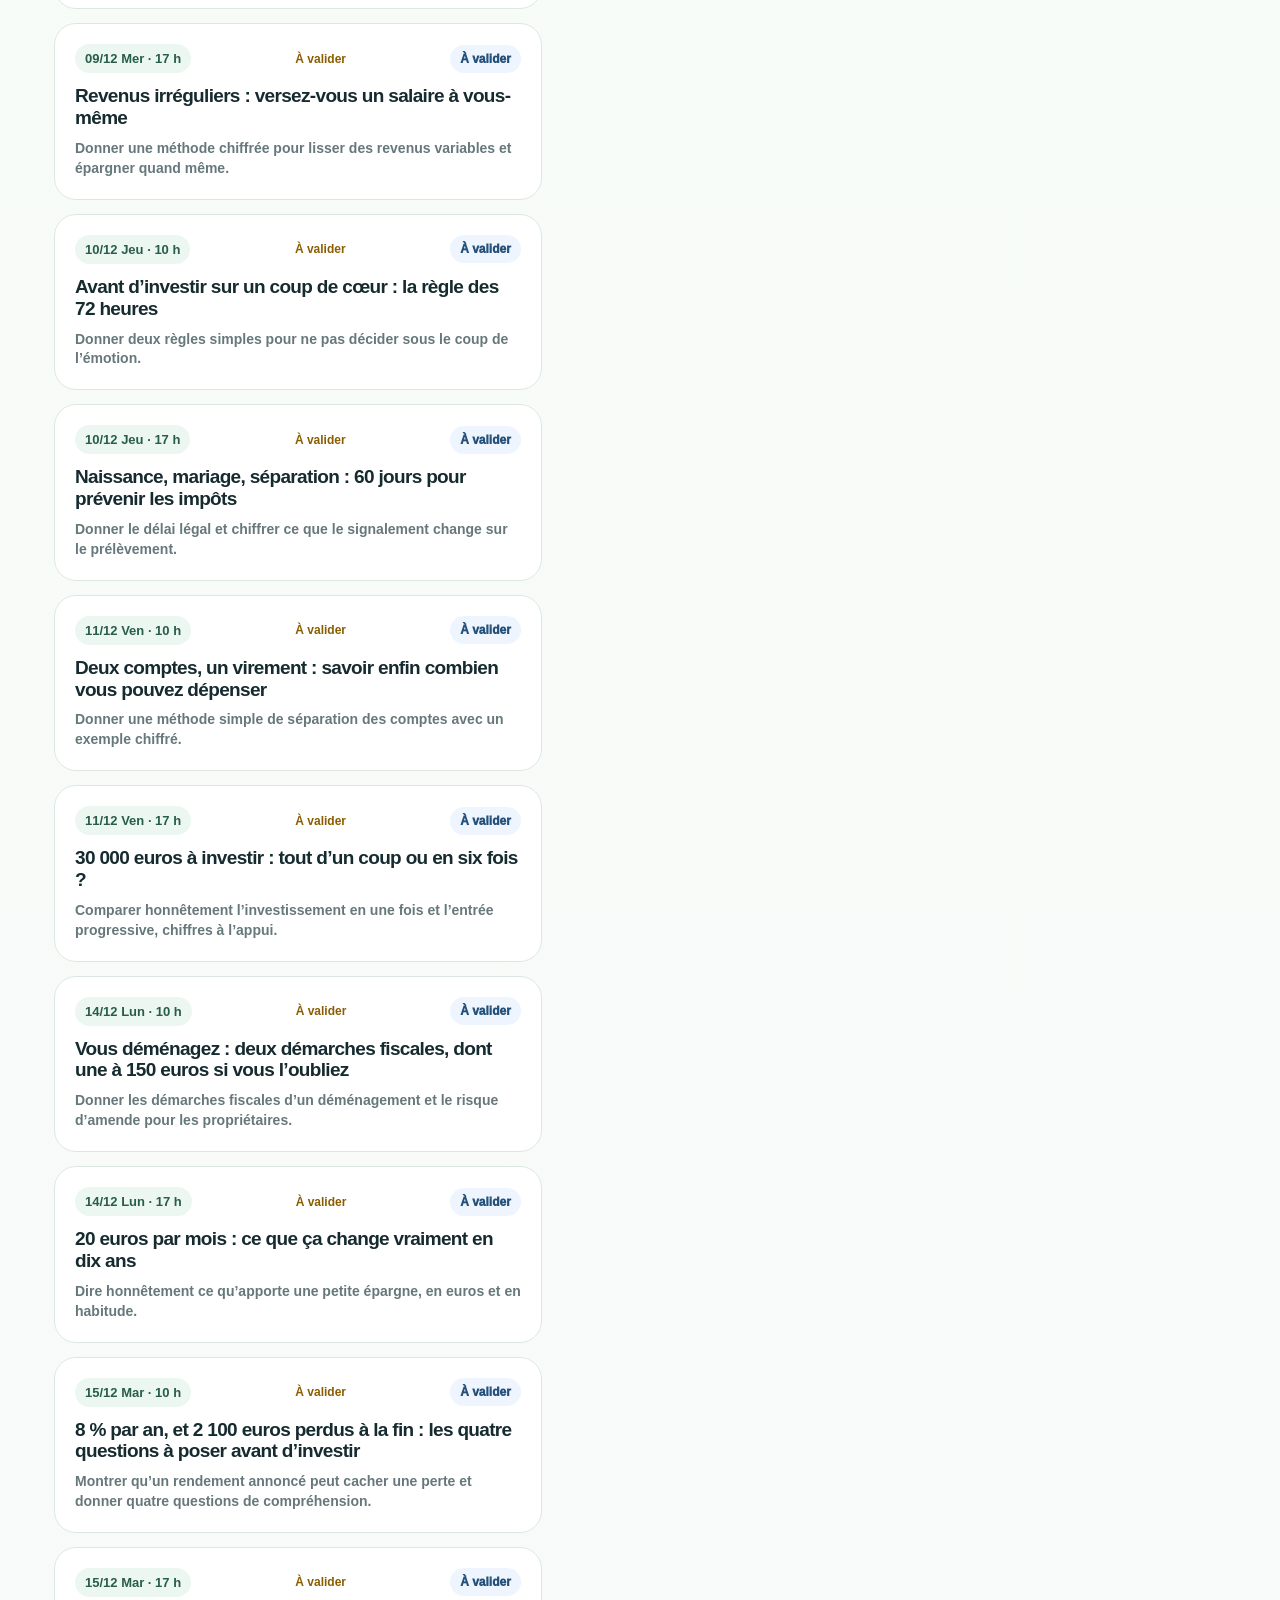
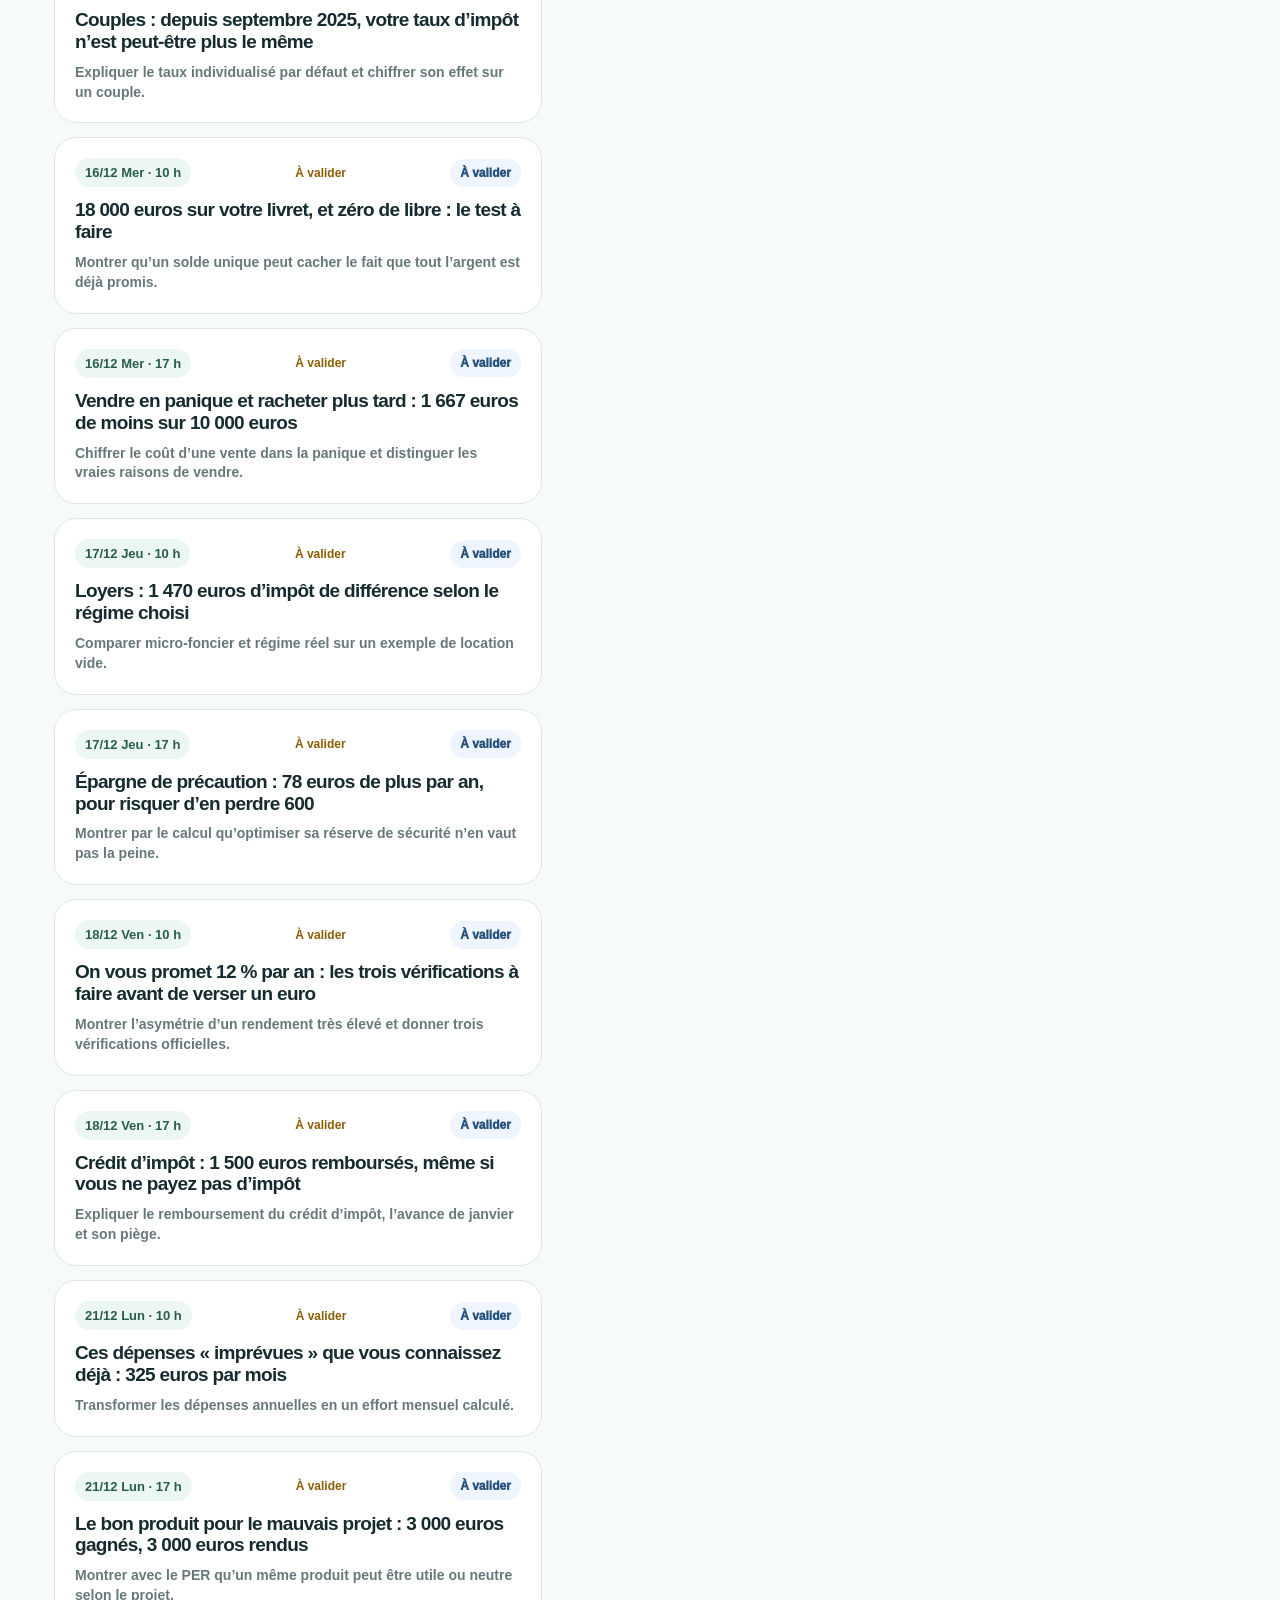
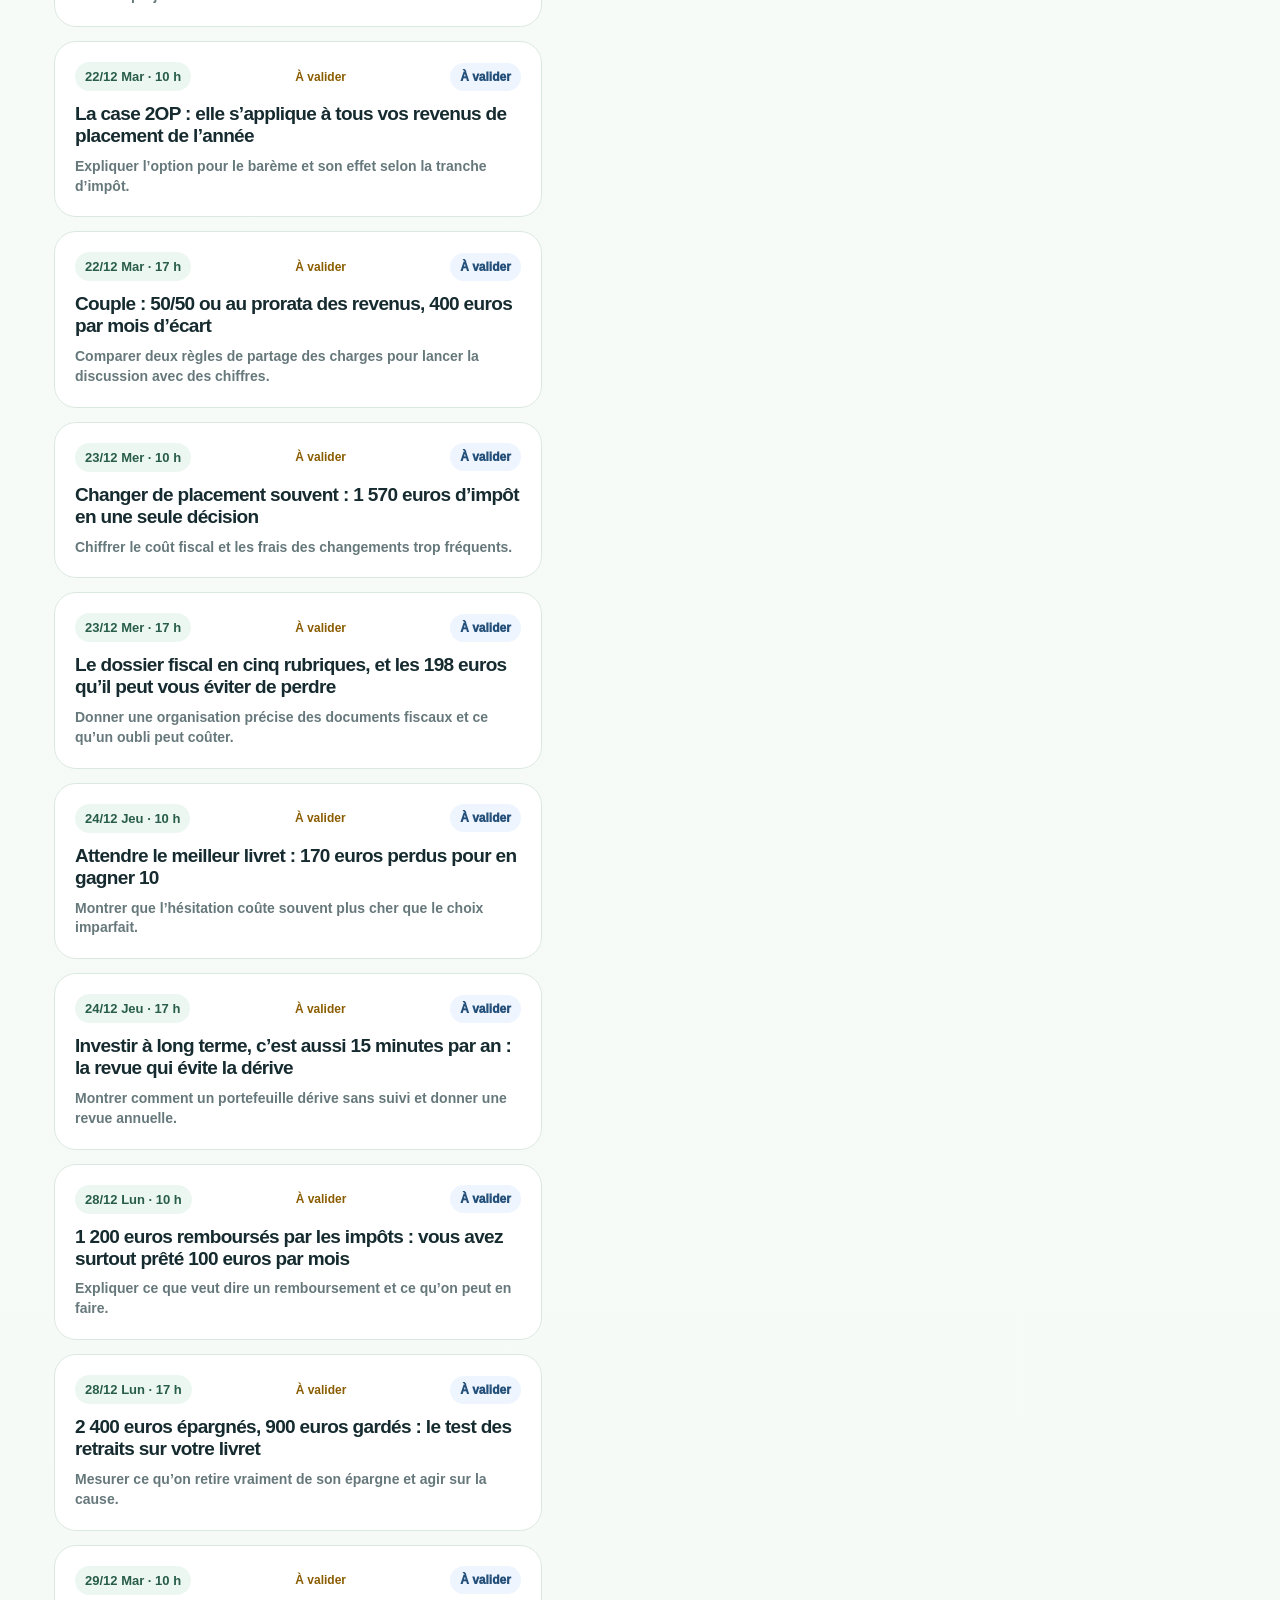
==== commit eb849ff0: "Refait le programme de tournage du 04/11 au 30/12 Deux scripts par jour ouvré, à 10 h et 17 h, hors " ====
--- a/index.html
+++ b/index.html
@@ -189,6 +189,6 @@
 
   <div class="toast" id="toast">Action confirmée</div>
 
-  <script src="assets/app.js?v=20261103-1"></script>
+  <script src="assets/app.js?v=20261103-2"></script>
 </body>
 </html>
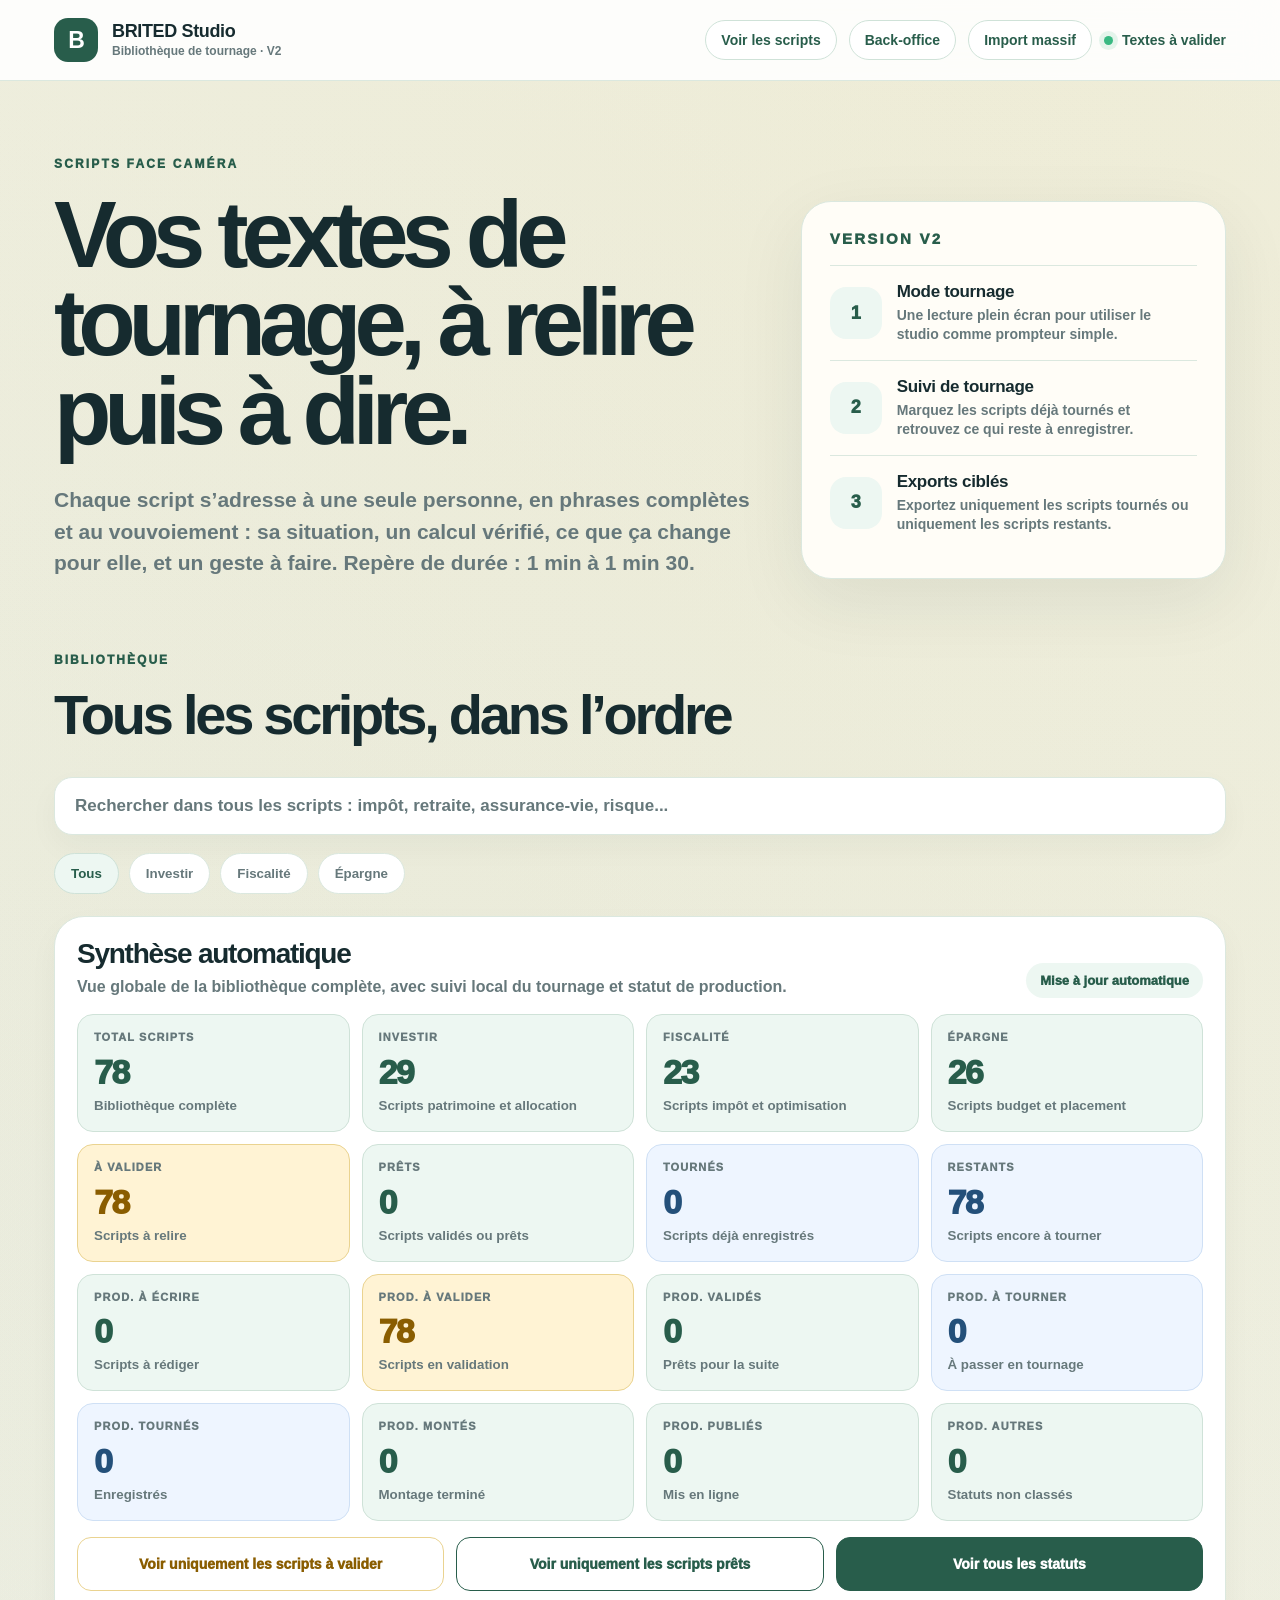
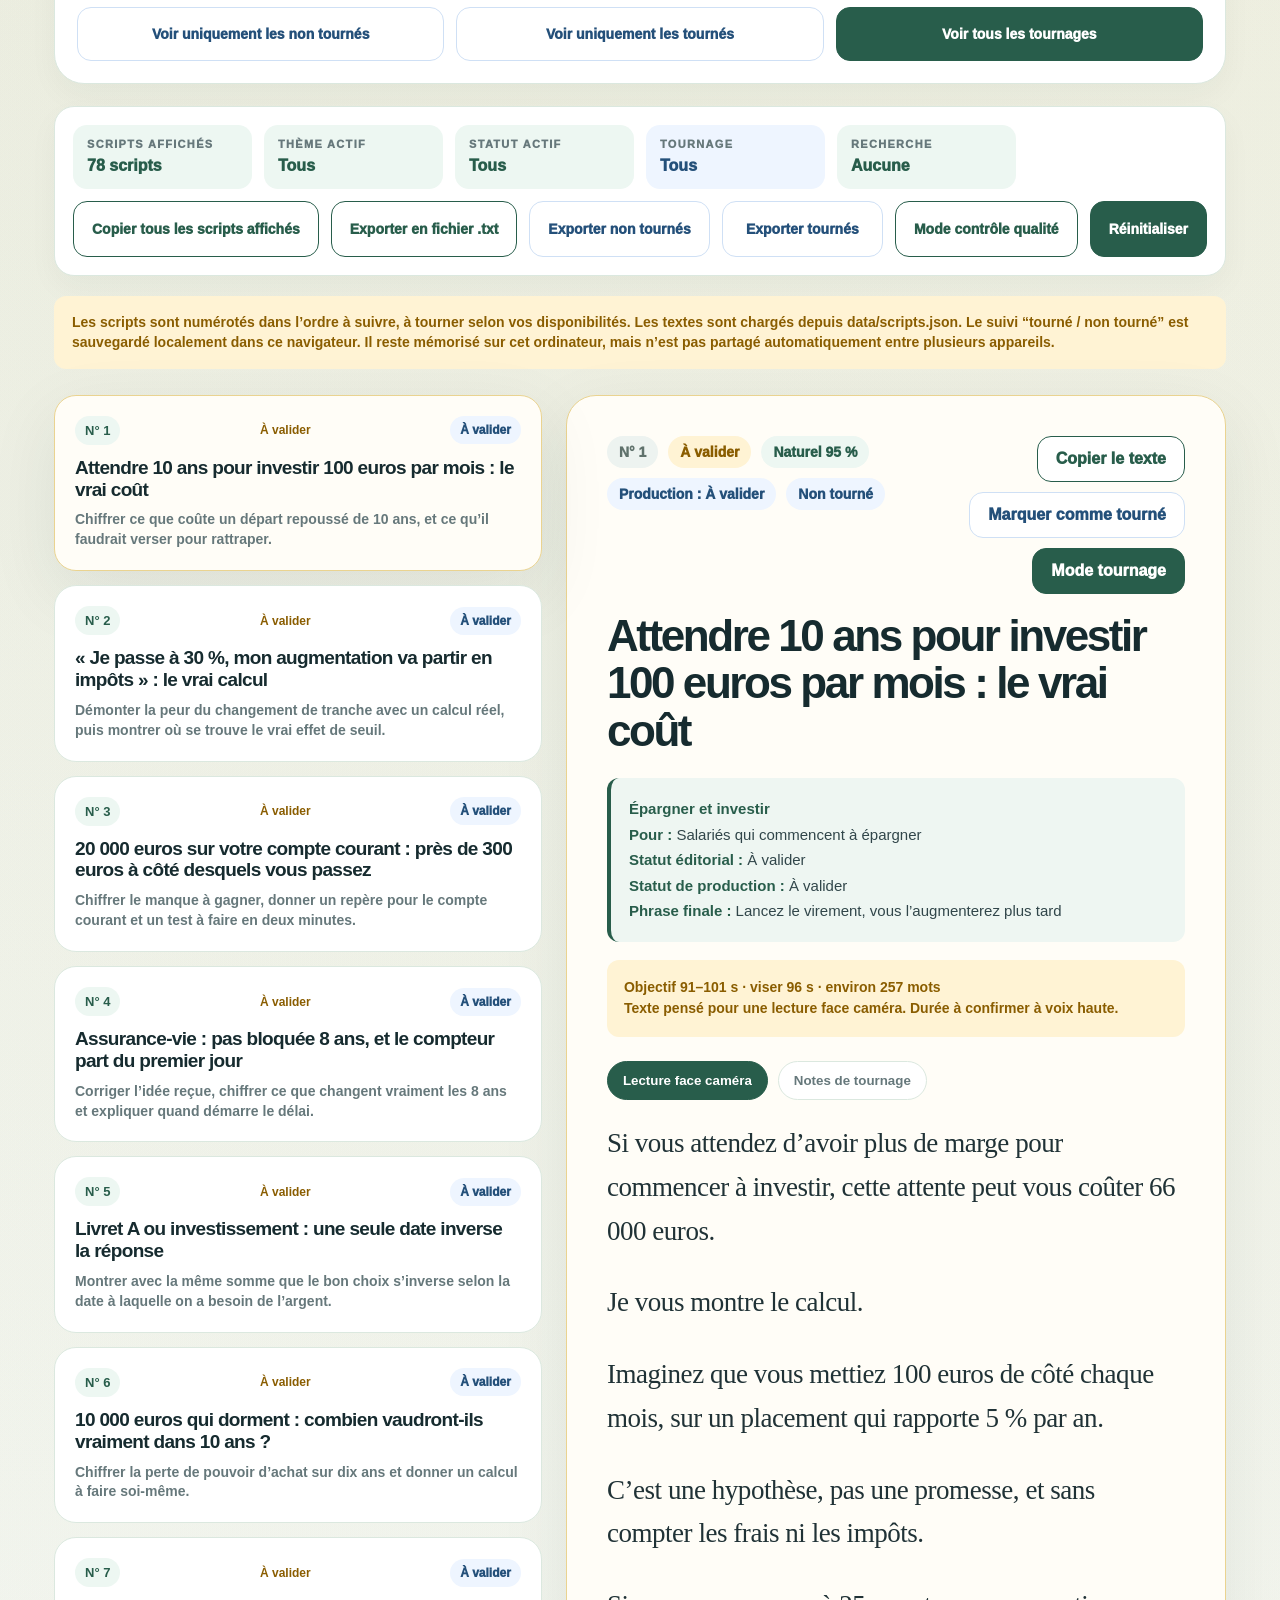
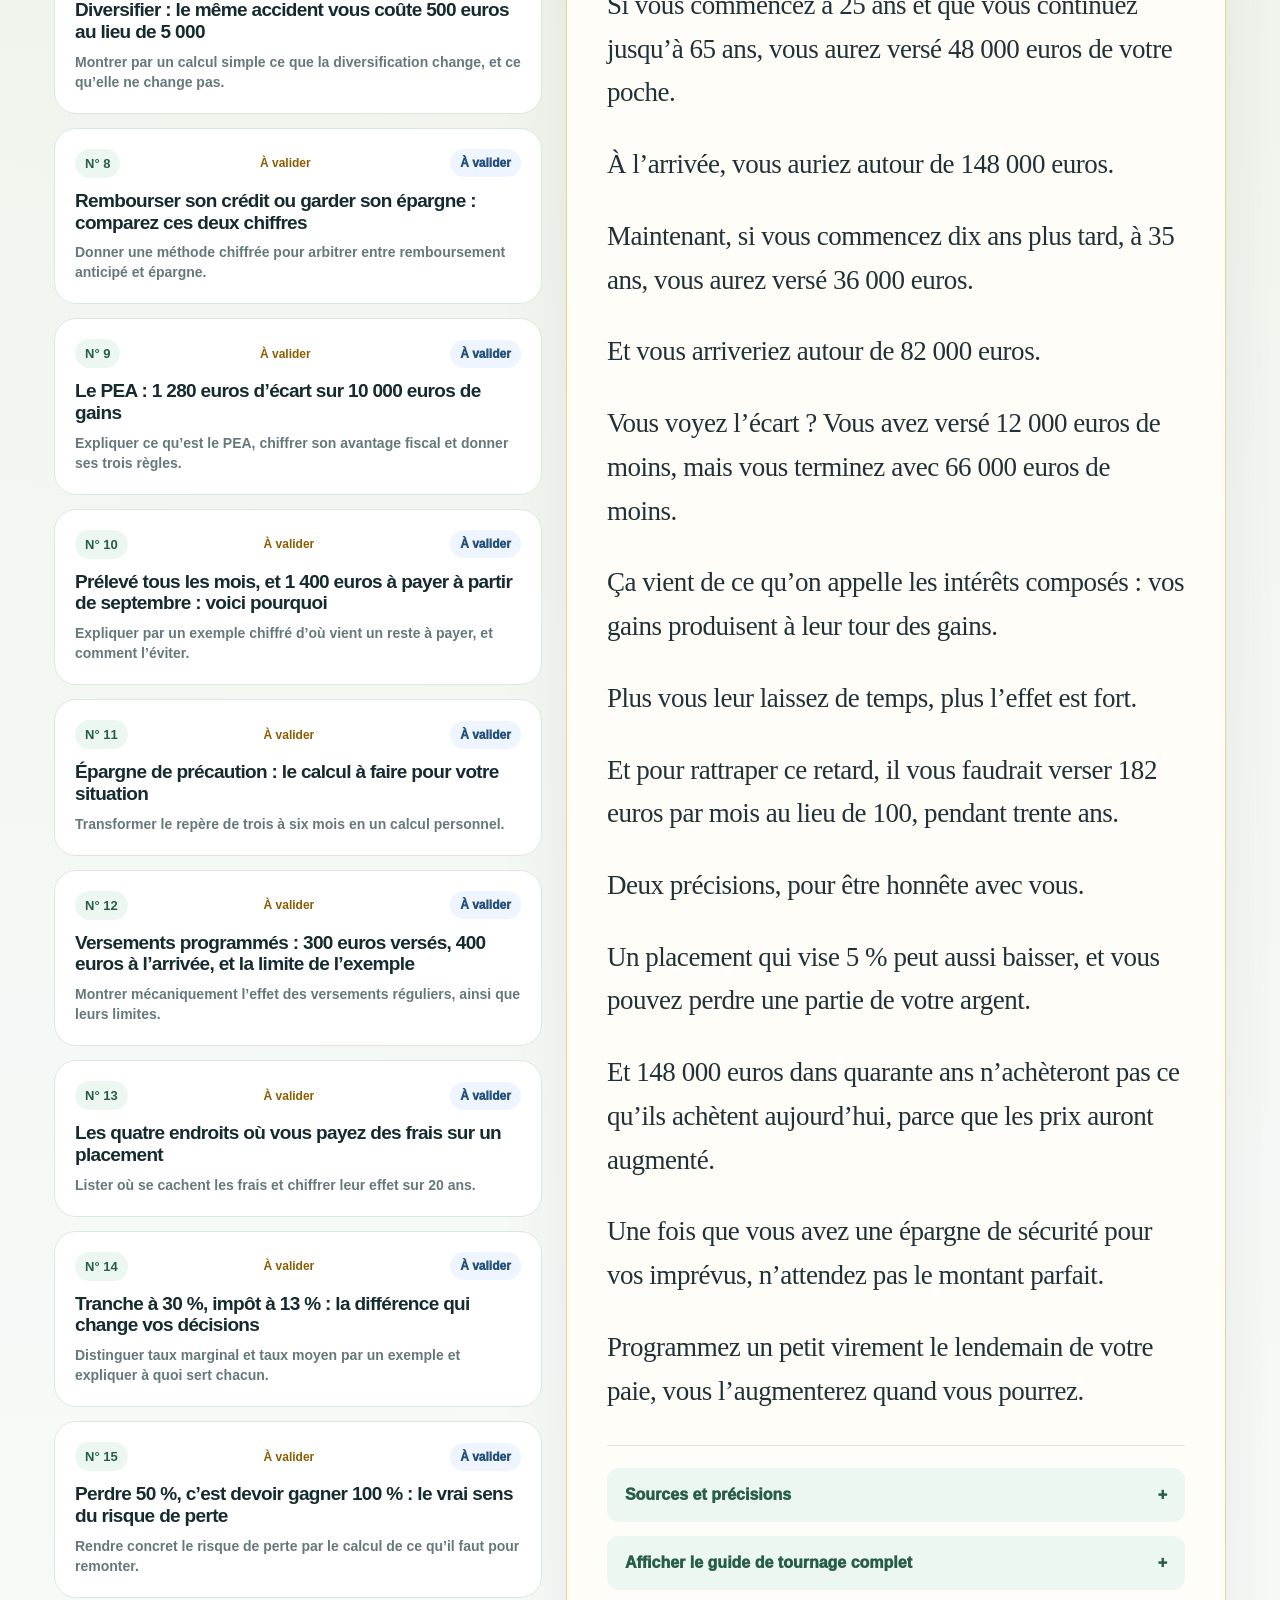
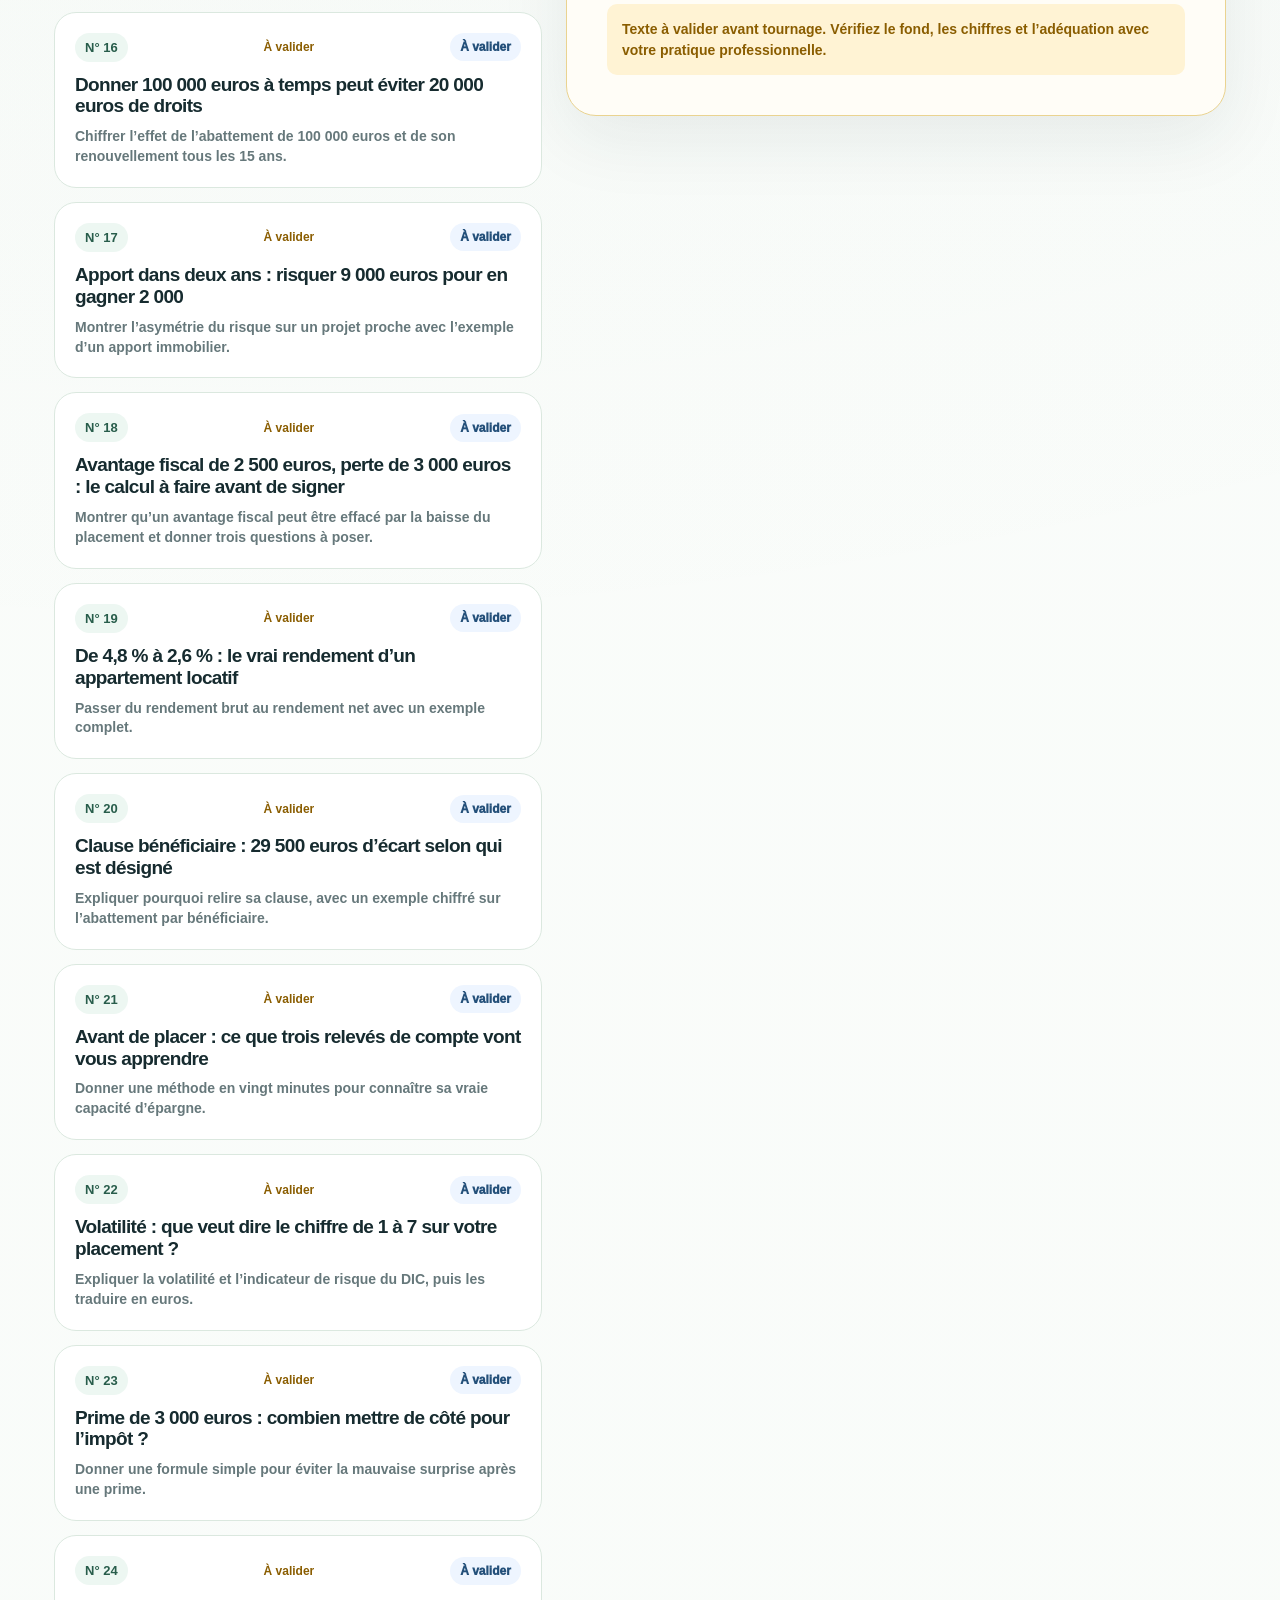
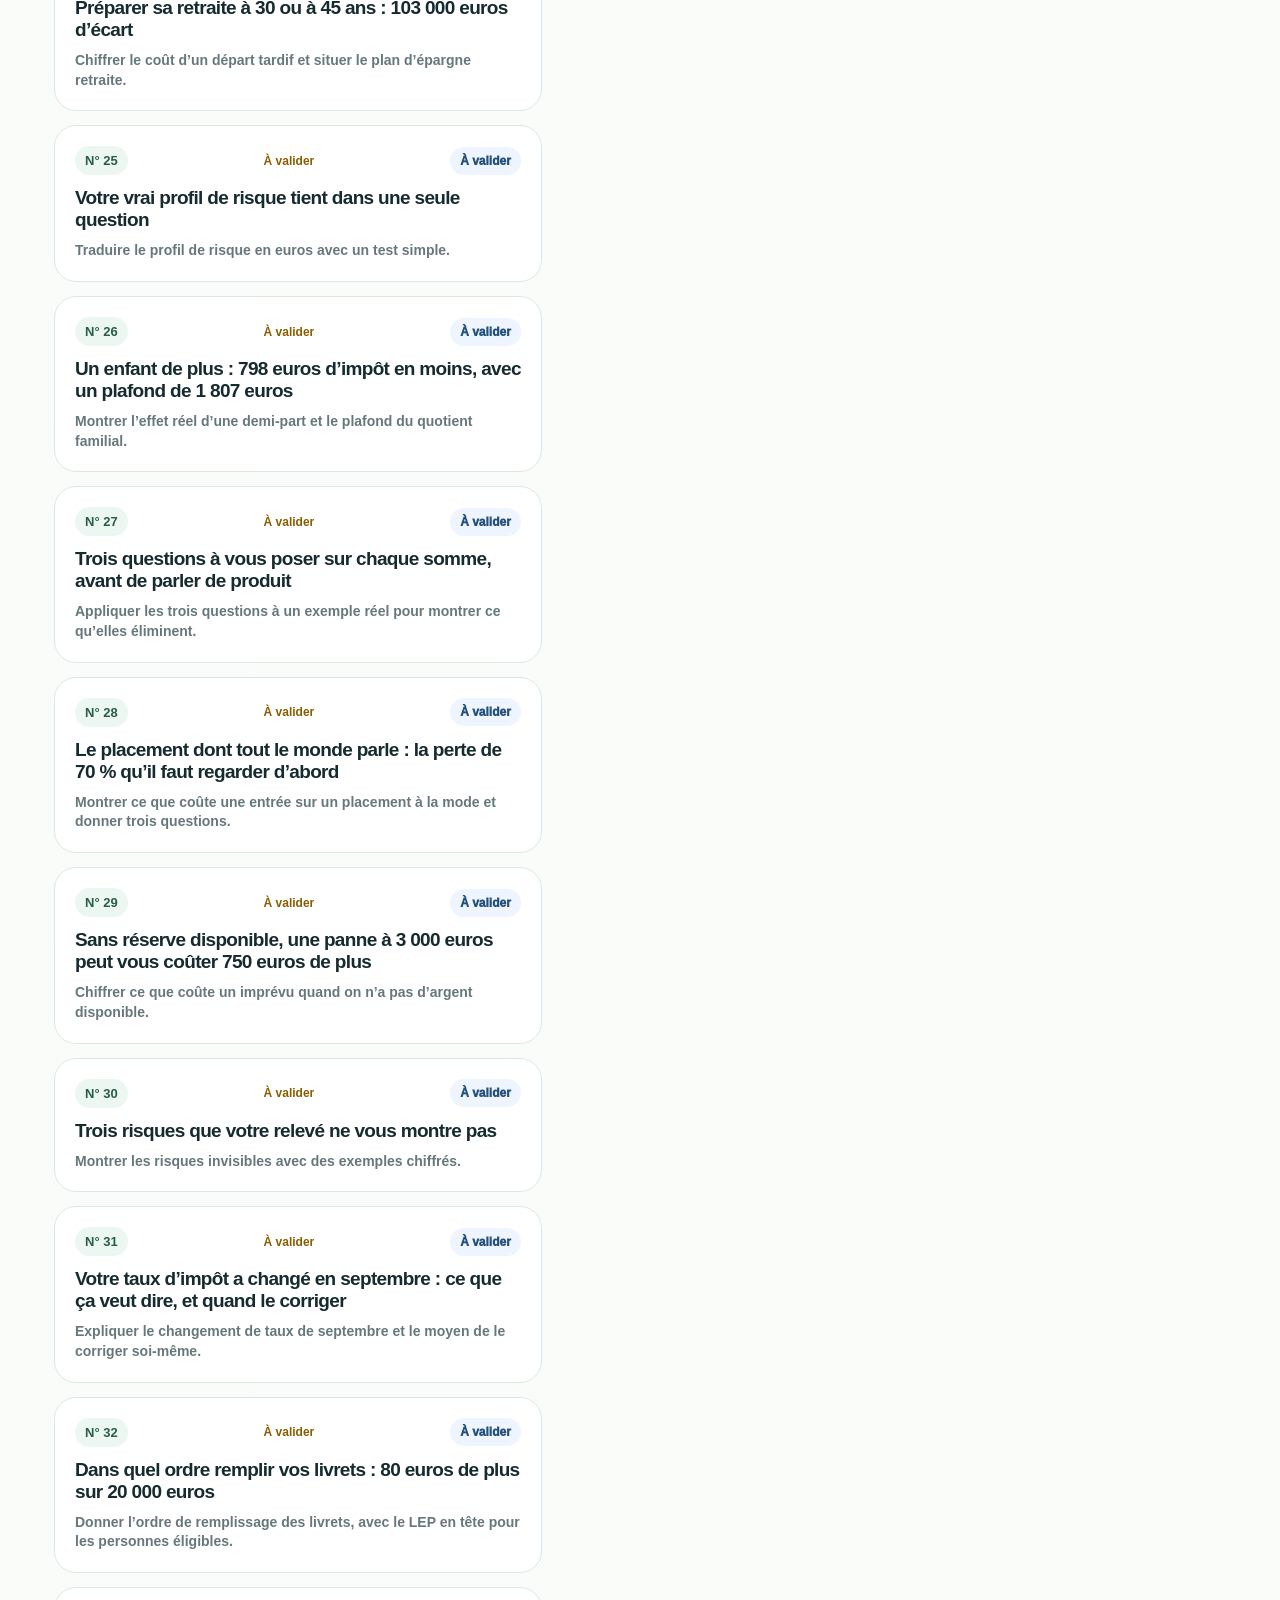
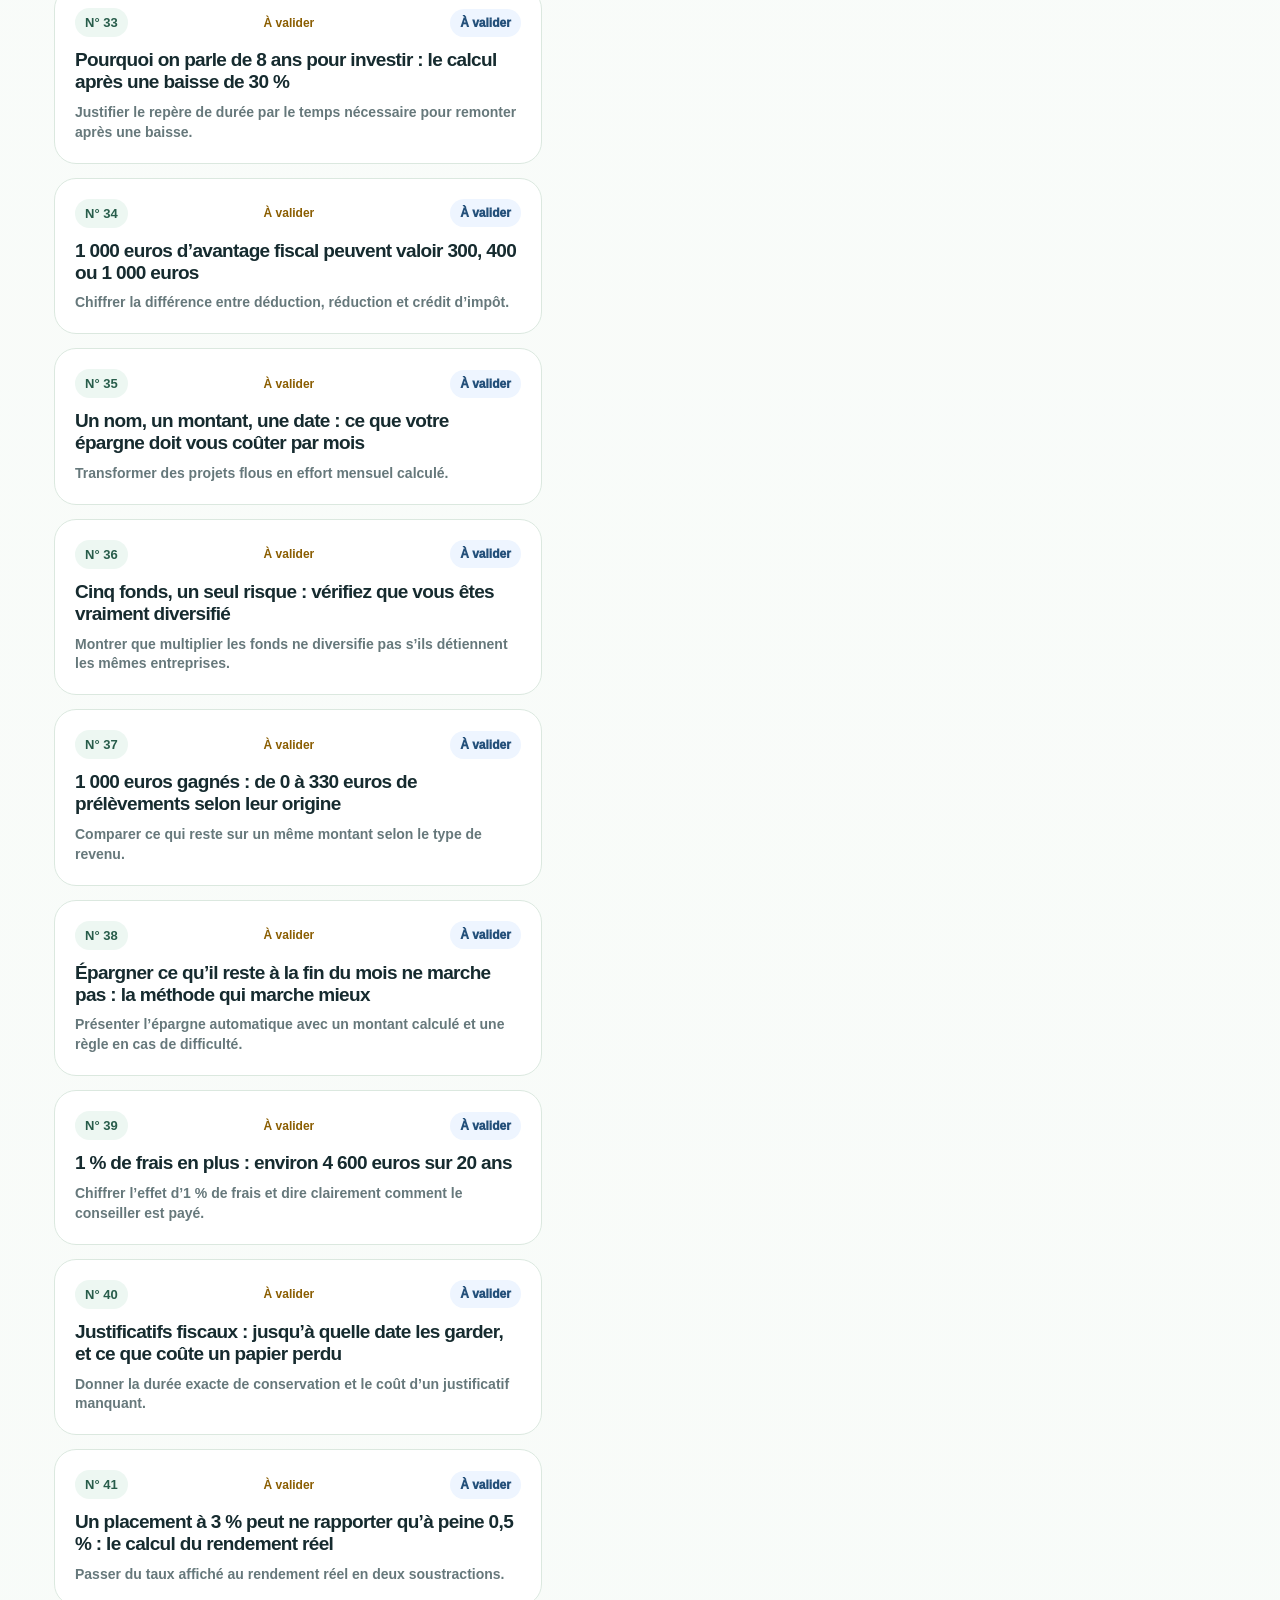
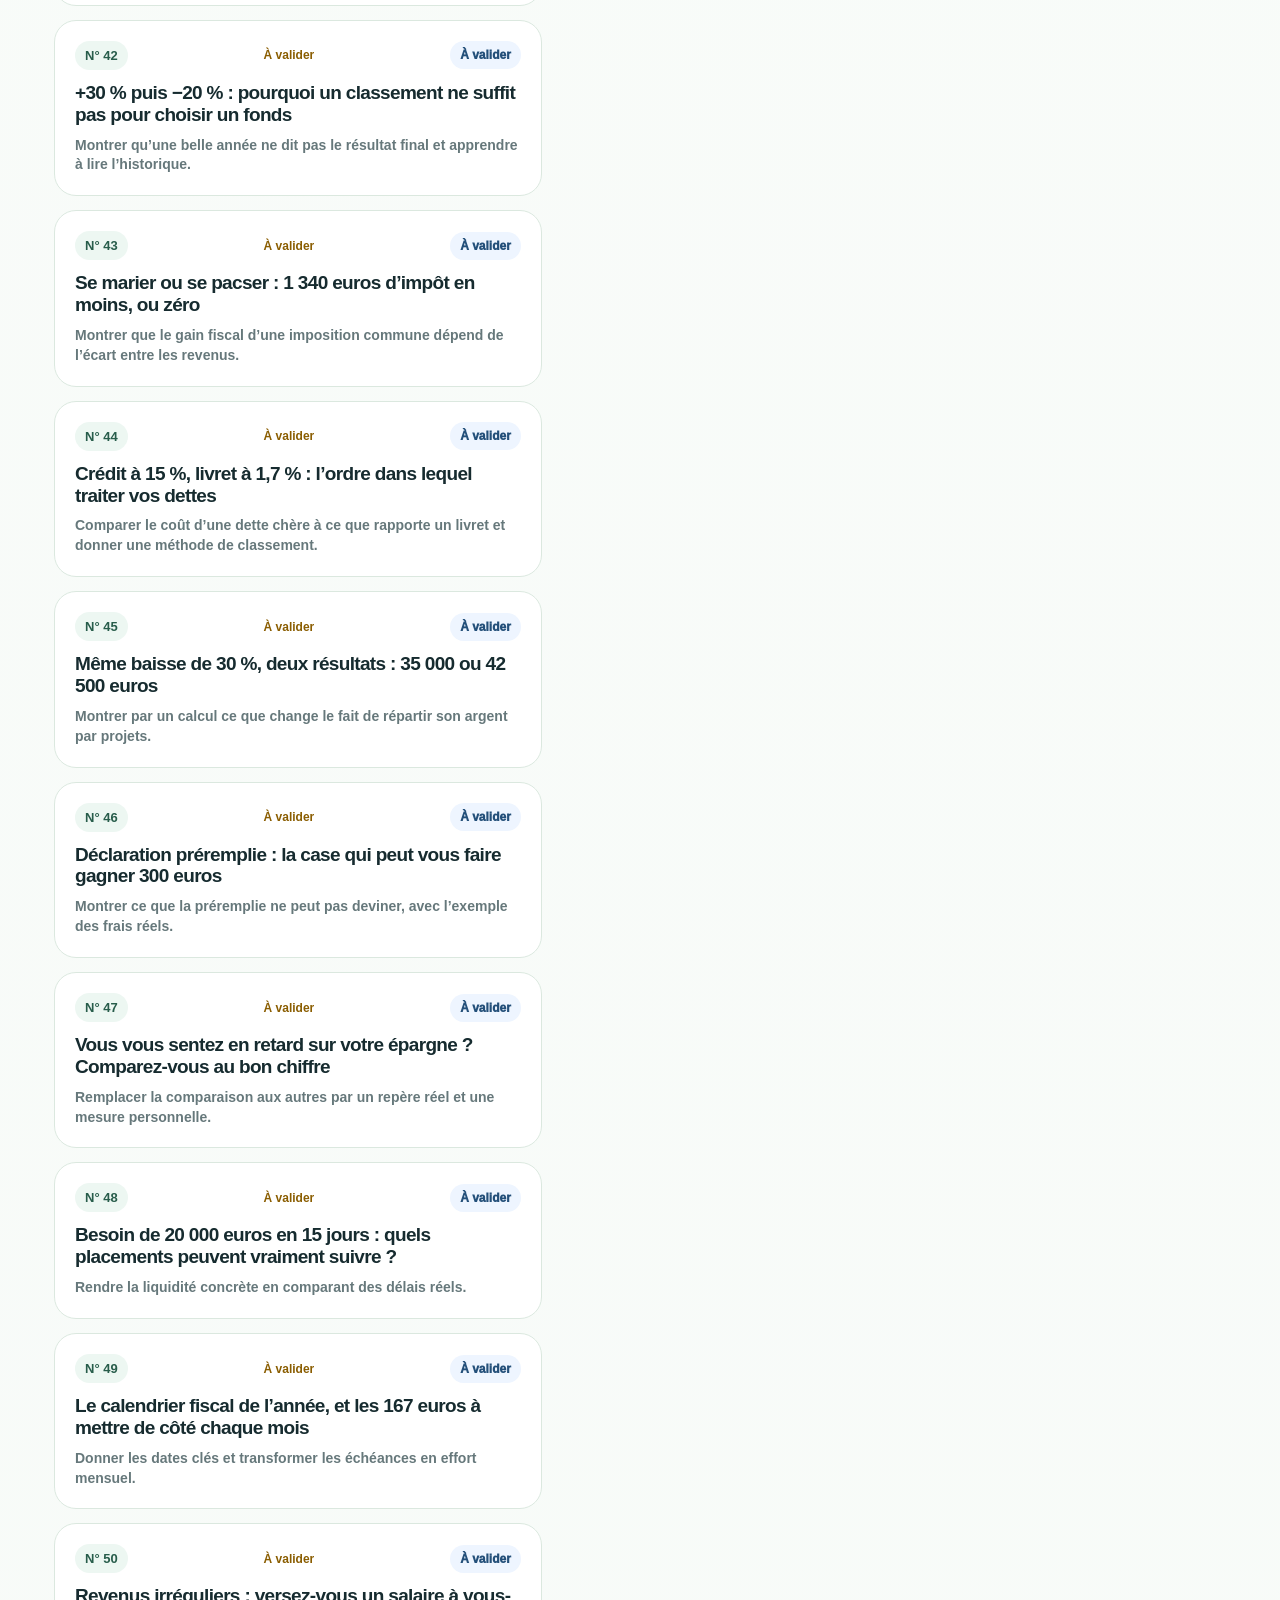
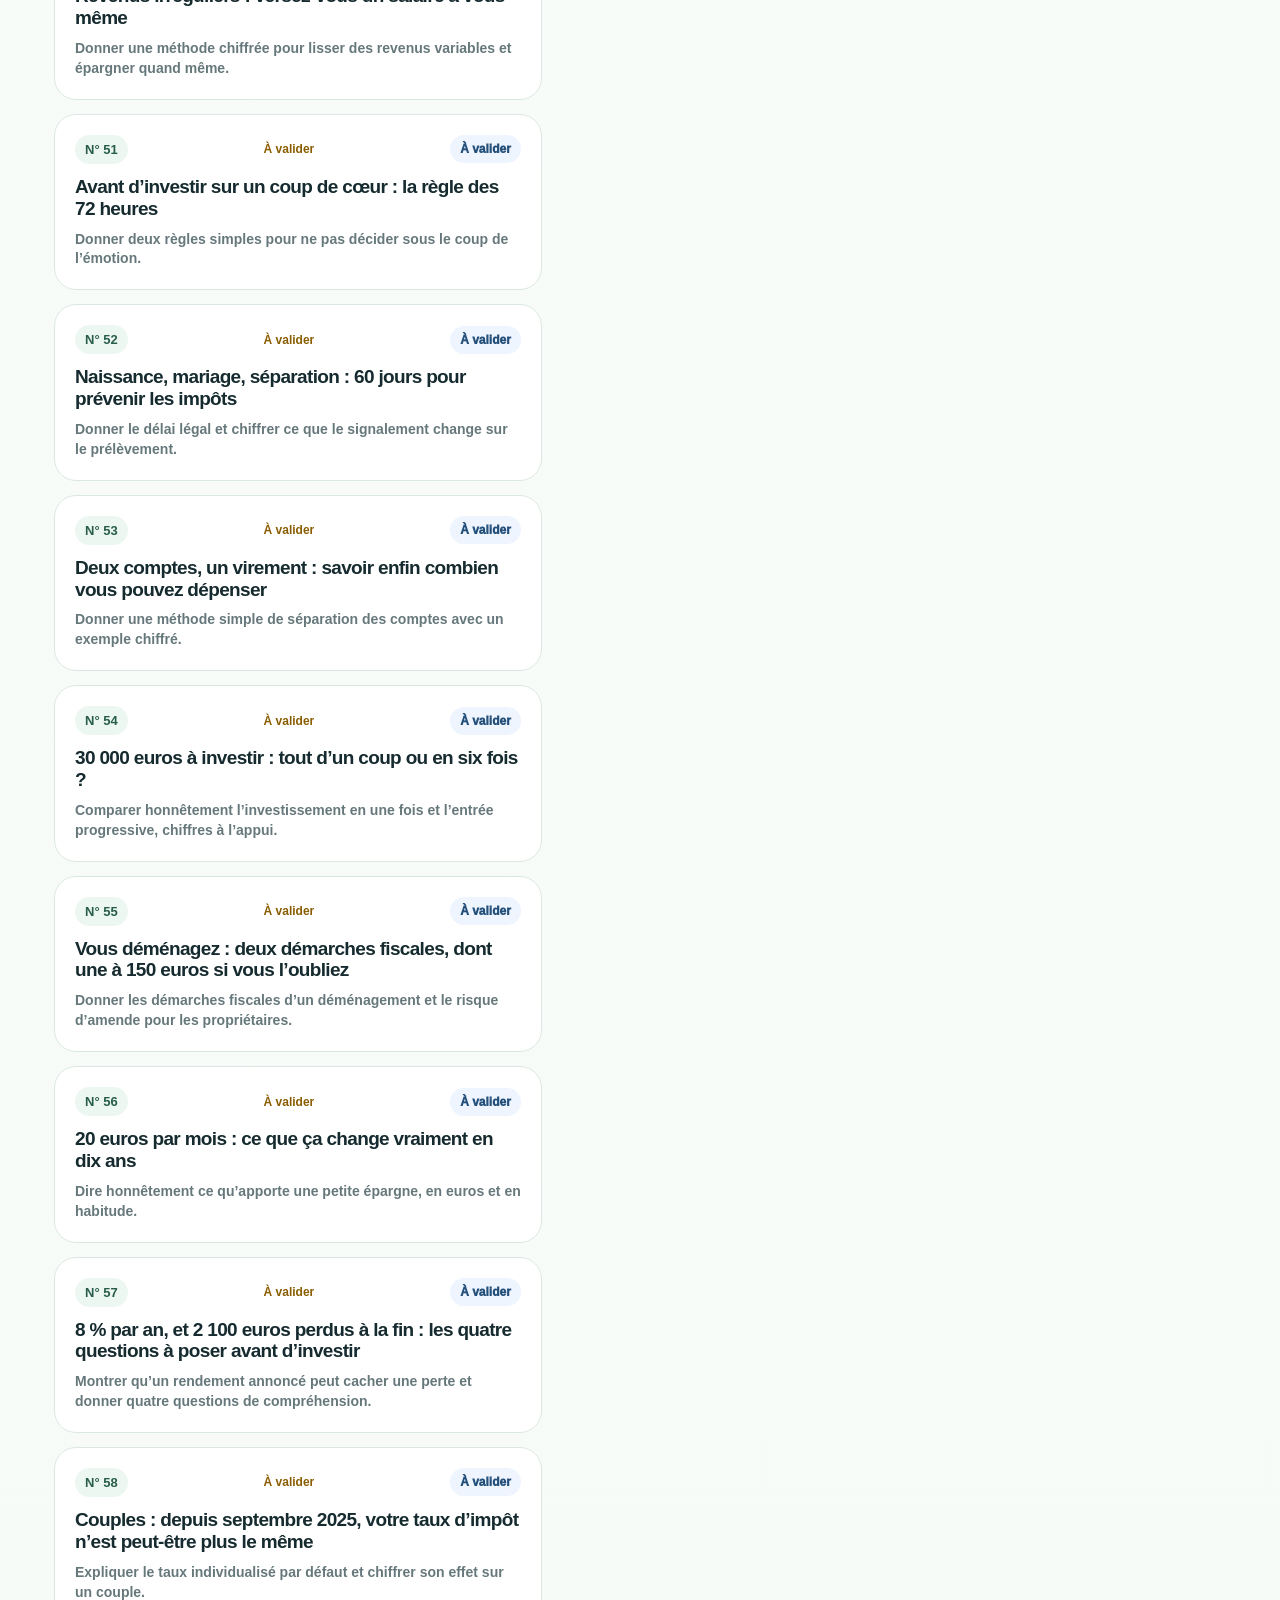
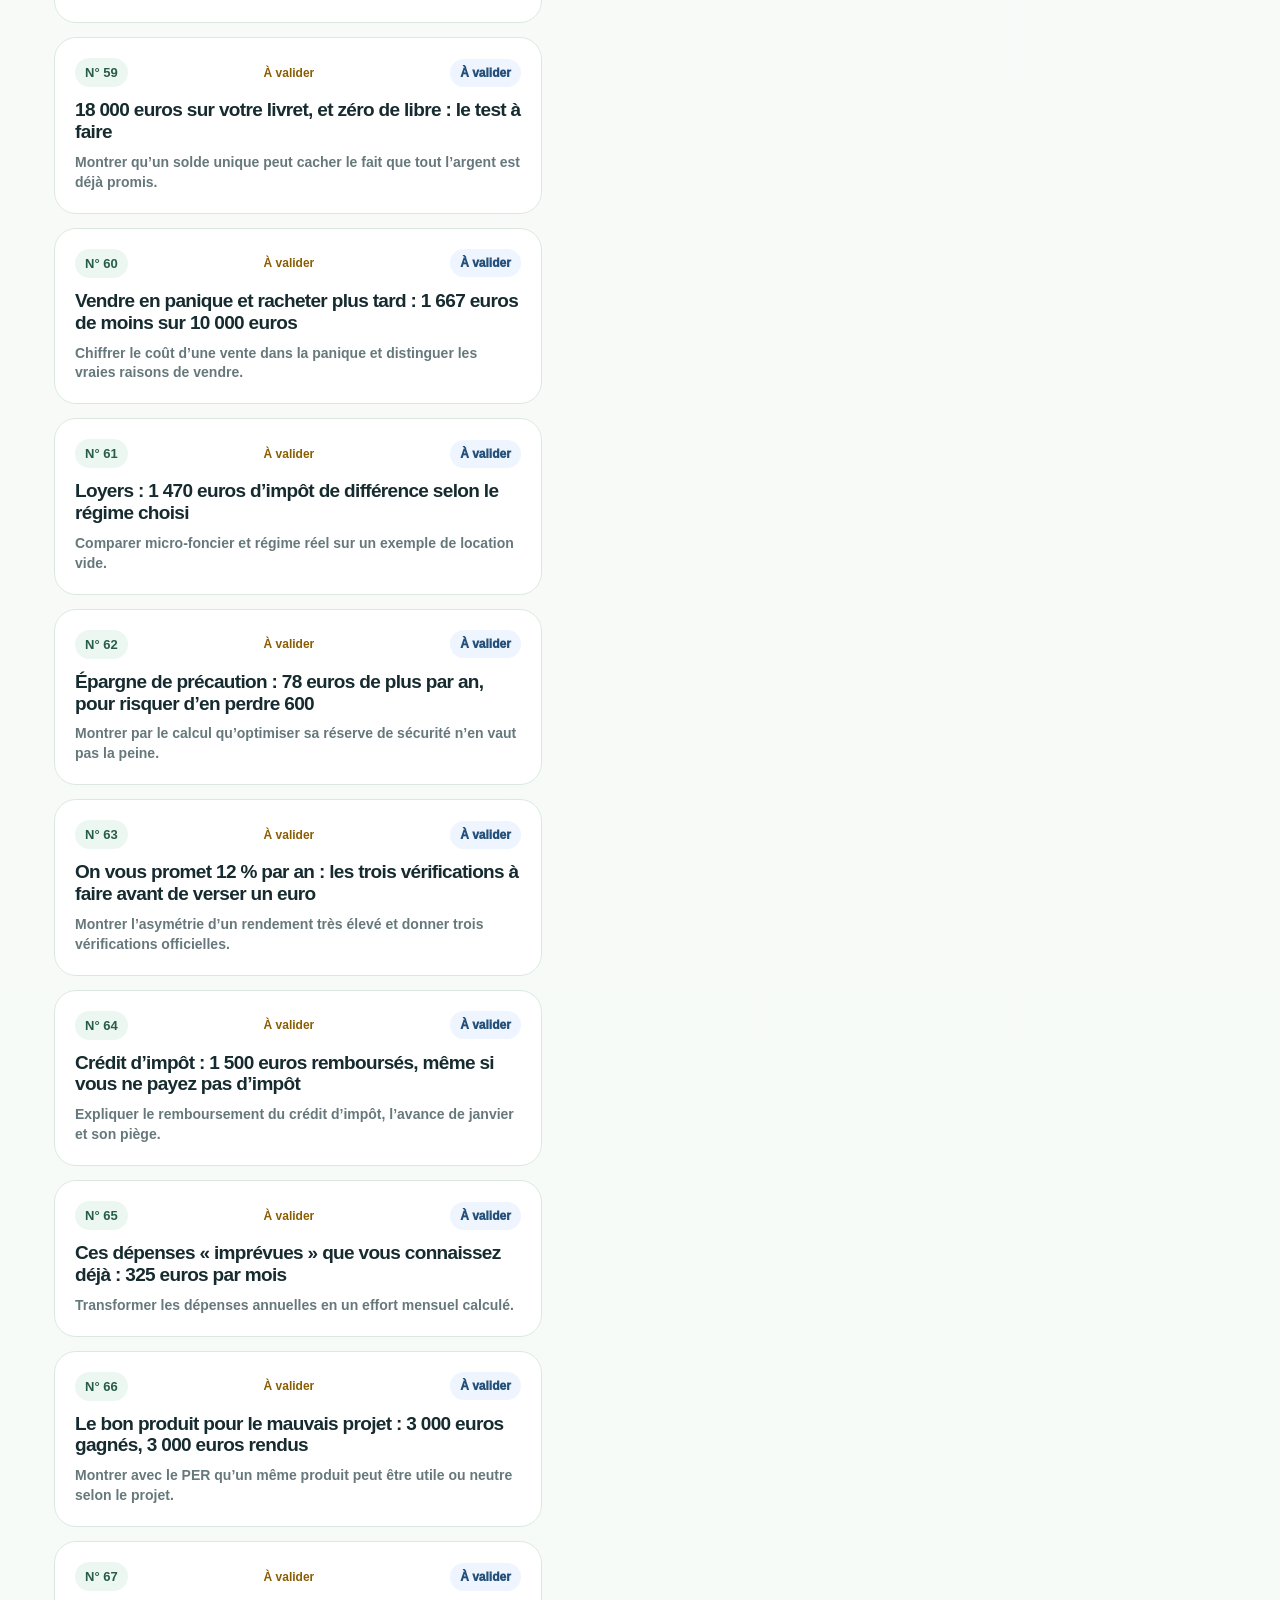
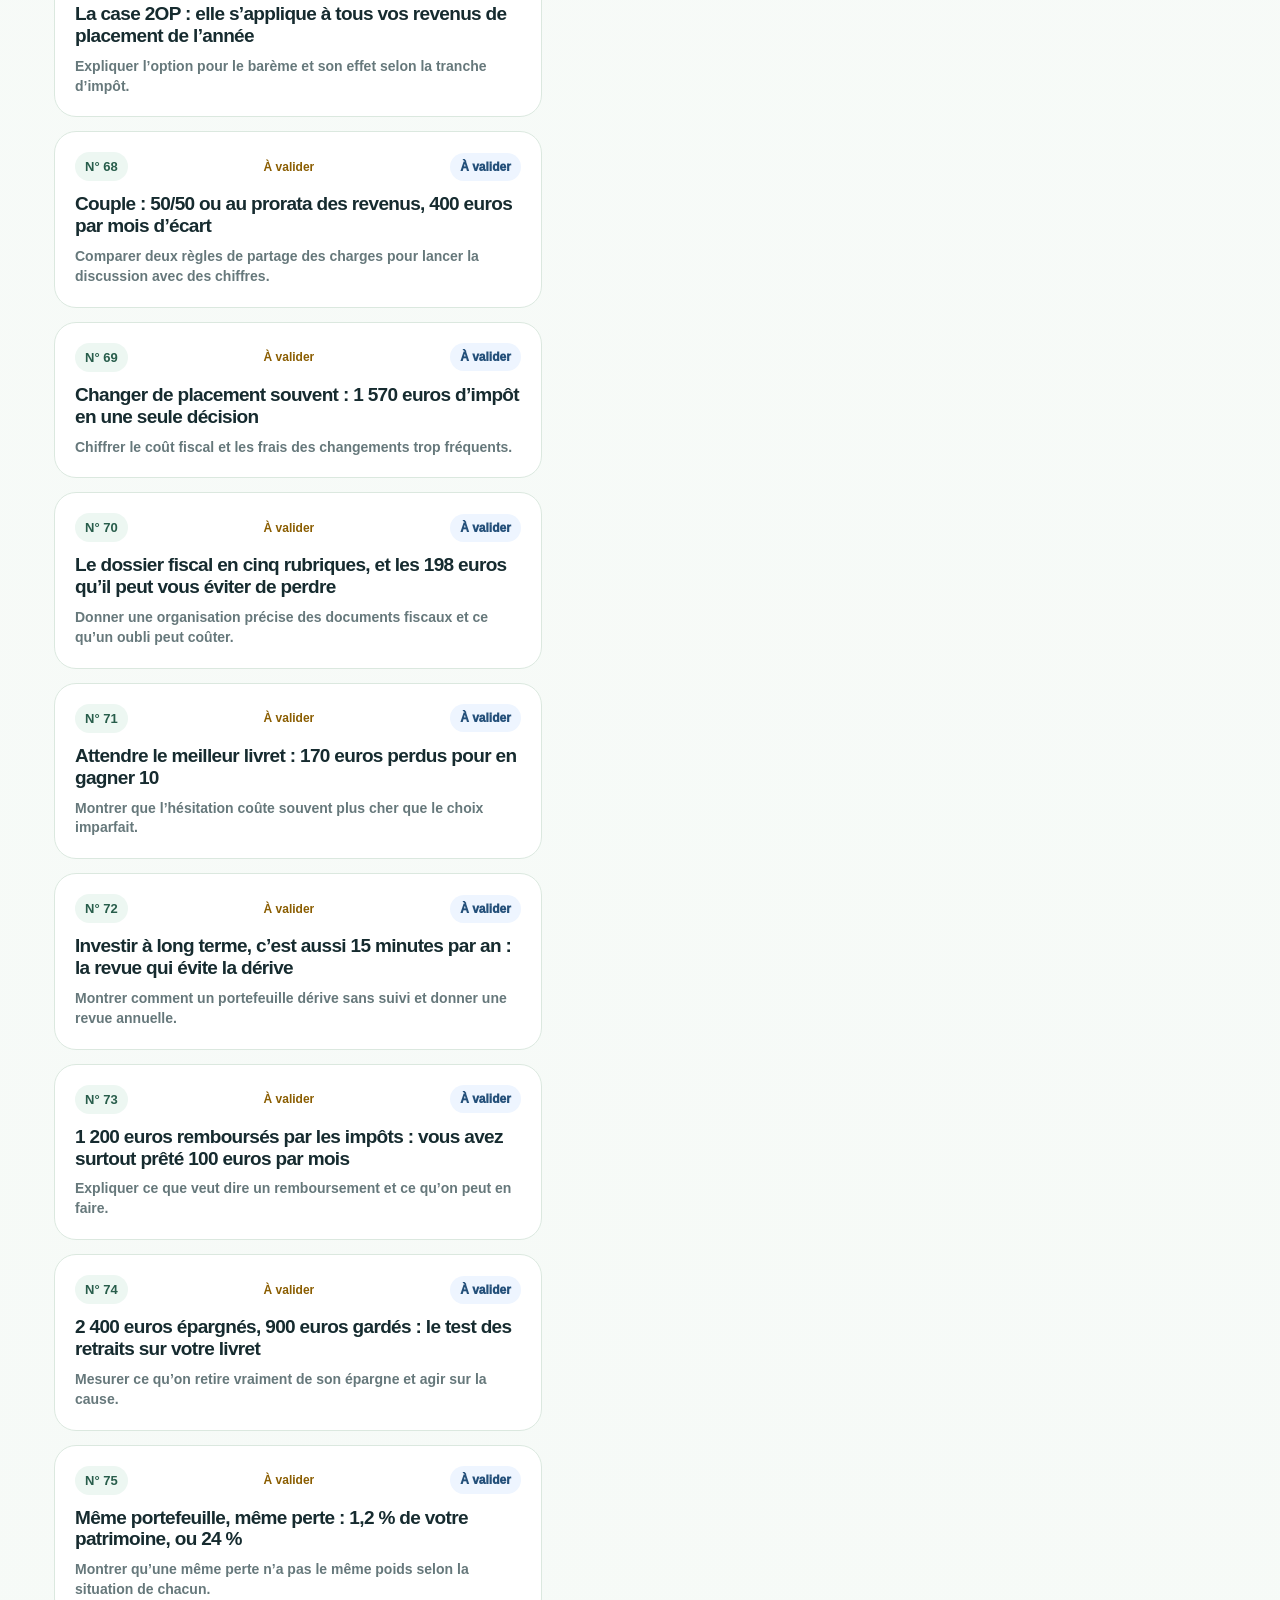
==== commit b3aa9d01: "Remplace le programme daté par une liste numérotée Mikael tourne selon ses disponibilités : tous les" ====
--- a/index.html
+++ b/index.html
@@ -77,8 +77,8 @@
     <section id="scripts">
       <div class="section-head">
         <div>
-          <div class="section-label">Programme</div>
-          <h2>Programme de tournage</h2>
+          <div class="section-label">Bibliothèque</div>
+          <h2>Tous les scripts, dans l’ordre</h2>
         </div>
       </div>
 
@@ -87,11 +87,9 @@
           class="search-input"
           id="searchInput"
           type="search"
-          placeholder="Rechercher dans toutes les dates : impôt, retraite, assurance-vie, risque..."
+          placeholder="Rechercher dans tous les scripts : impôt, retraite, assurance-vie, risque..."
           autocomplete="off"
         />
-
-        <div class="days" id="dayFilters"></div>
 
         <div class="filter-row">
           <button class="chip active" data-theme="all">Tous</button>
@@ -107,11 +105,6 @@
         <div class="control-item">
           <span class="control-label">Scripts affichés</span>
           <span class="control-value" id="countValue">0</span>
-        </div>
-
-        <div class="control-item">
-          <span class="control-label">Date active</span>
-          <span class="control-value" id="dateValue">Toutes dates</span>
         </div>
 
         <div class="control-item">
@@ -145,6 +138,7 @@
       </div>
 
       <div class="program-note">
+        Les scripts sont numérotés dans l’ordre à suivre, à tourner selon vos disponibilités.
         Les textes sont chargés depuis <strong>data/scripts.json</strong>.
         Le suivi “tourné / non tourné” est sauvegardé localement dans ce navigateur.
         Il reste mémorisé sur cet ordinateur, mais n’est pas partagé automatiquement entre plusieurs appareils.
@@ -189,6 +183,6 @@
 
   <div class="toast" id="toast">Action confirmée</div>
 
-  <script src="assets/app.js?v=20261103-2"></script>
+  <script src="assets/app.js?v=20261103-3"></script>
 </body>
 </html>
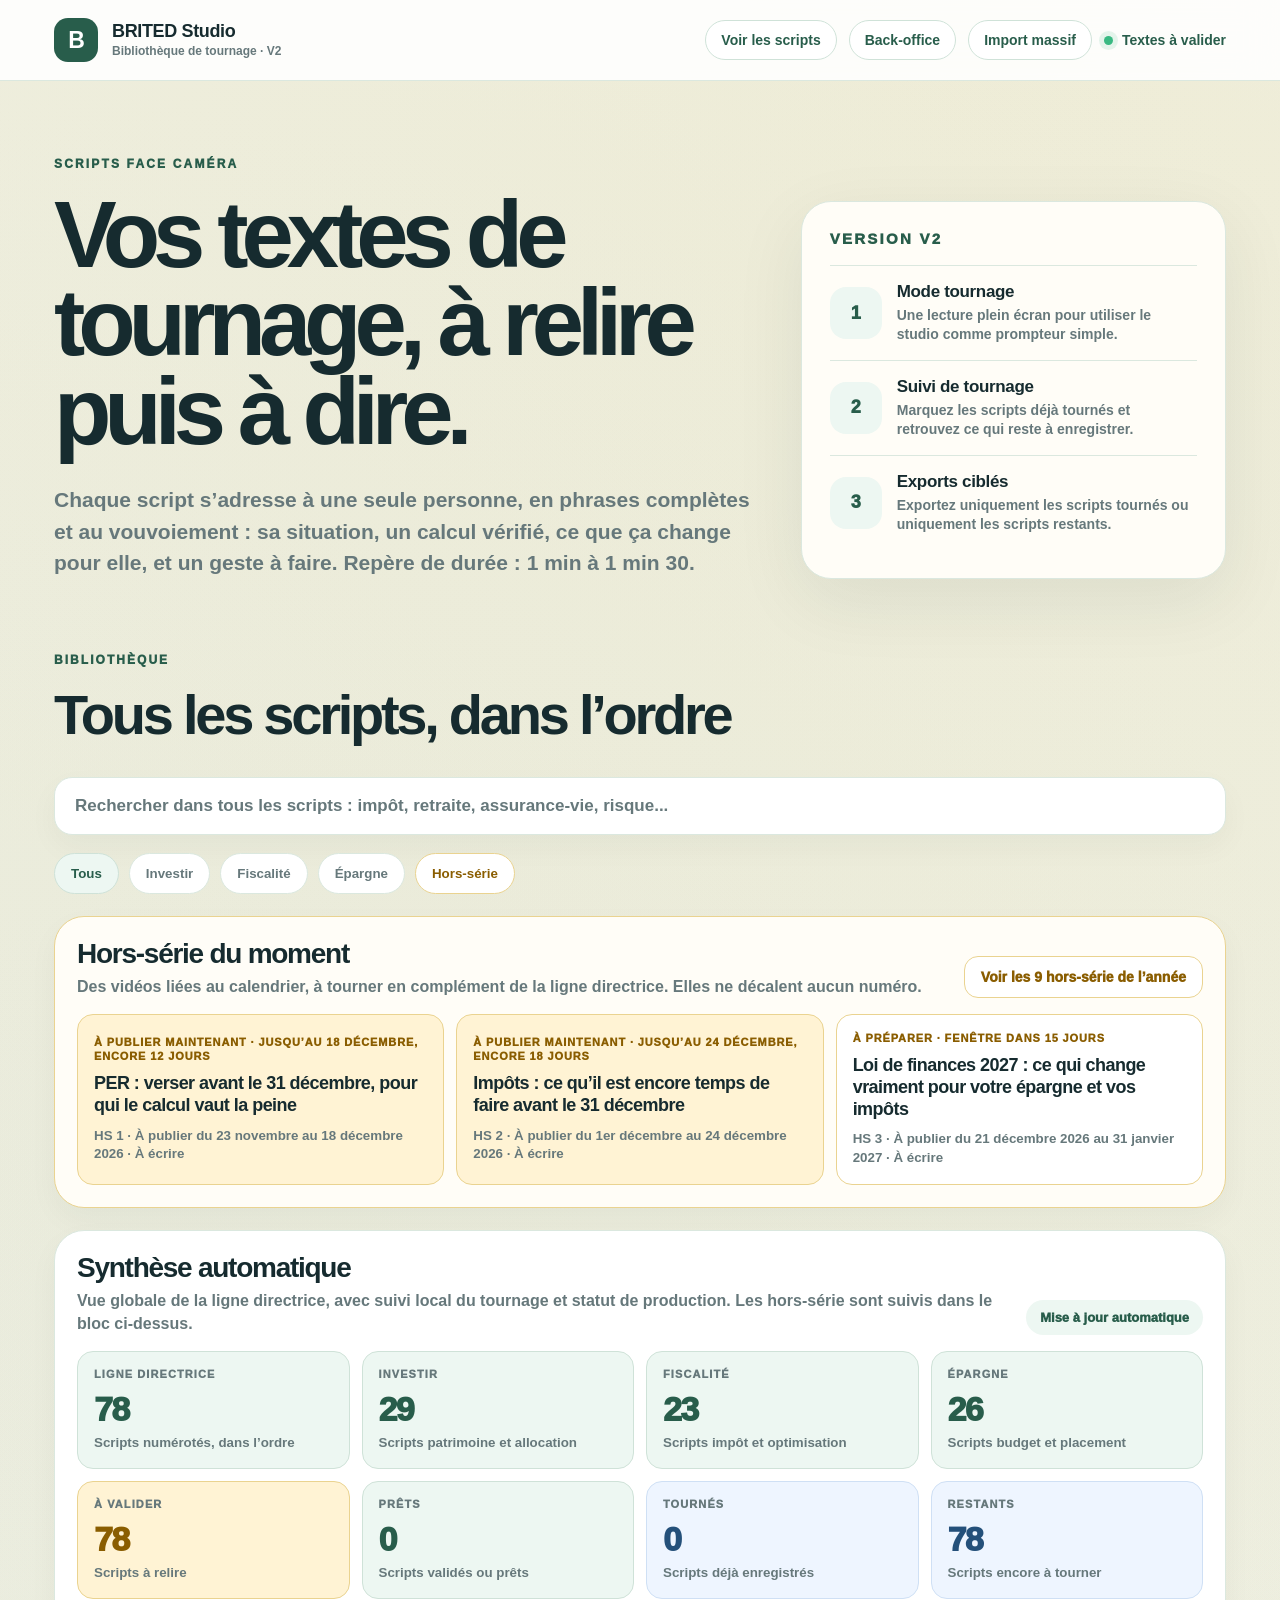
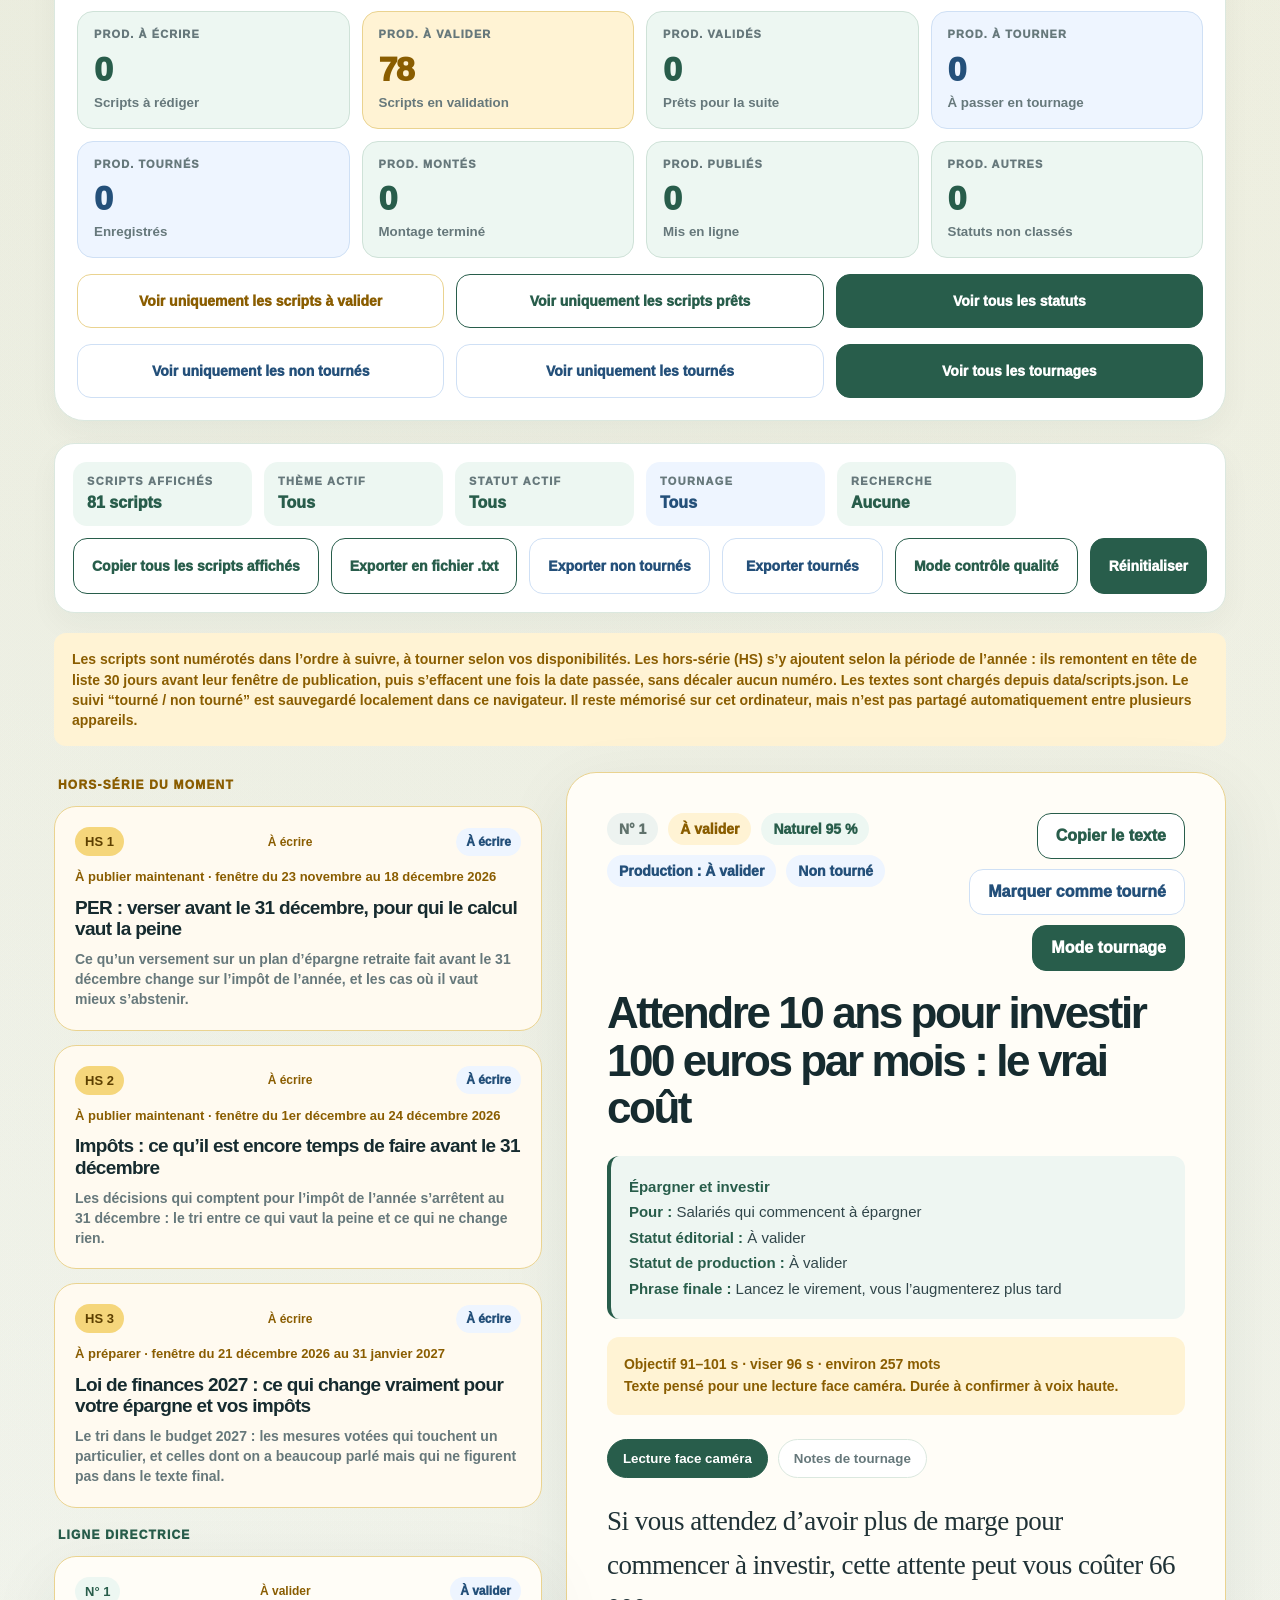
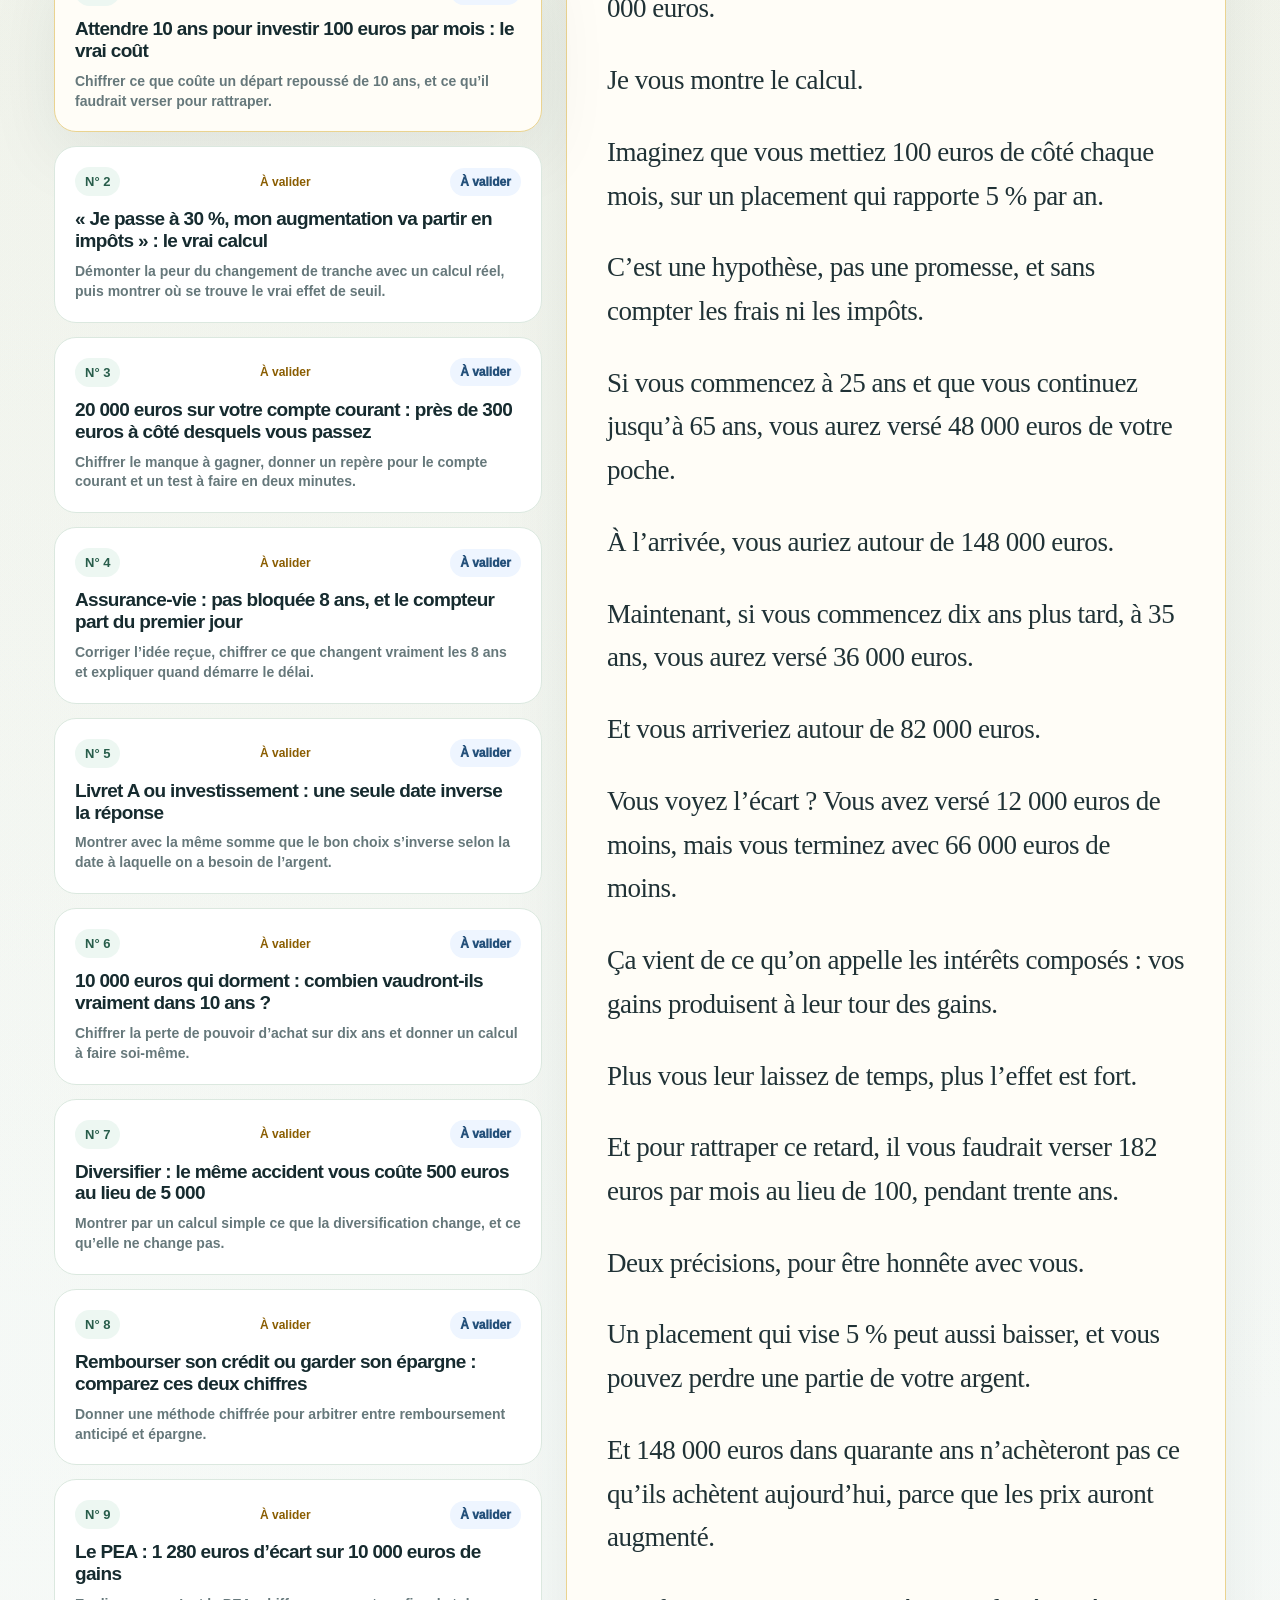
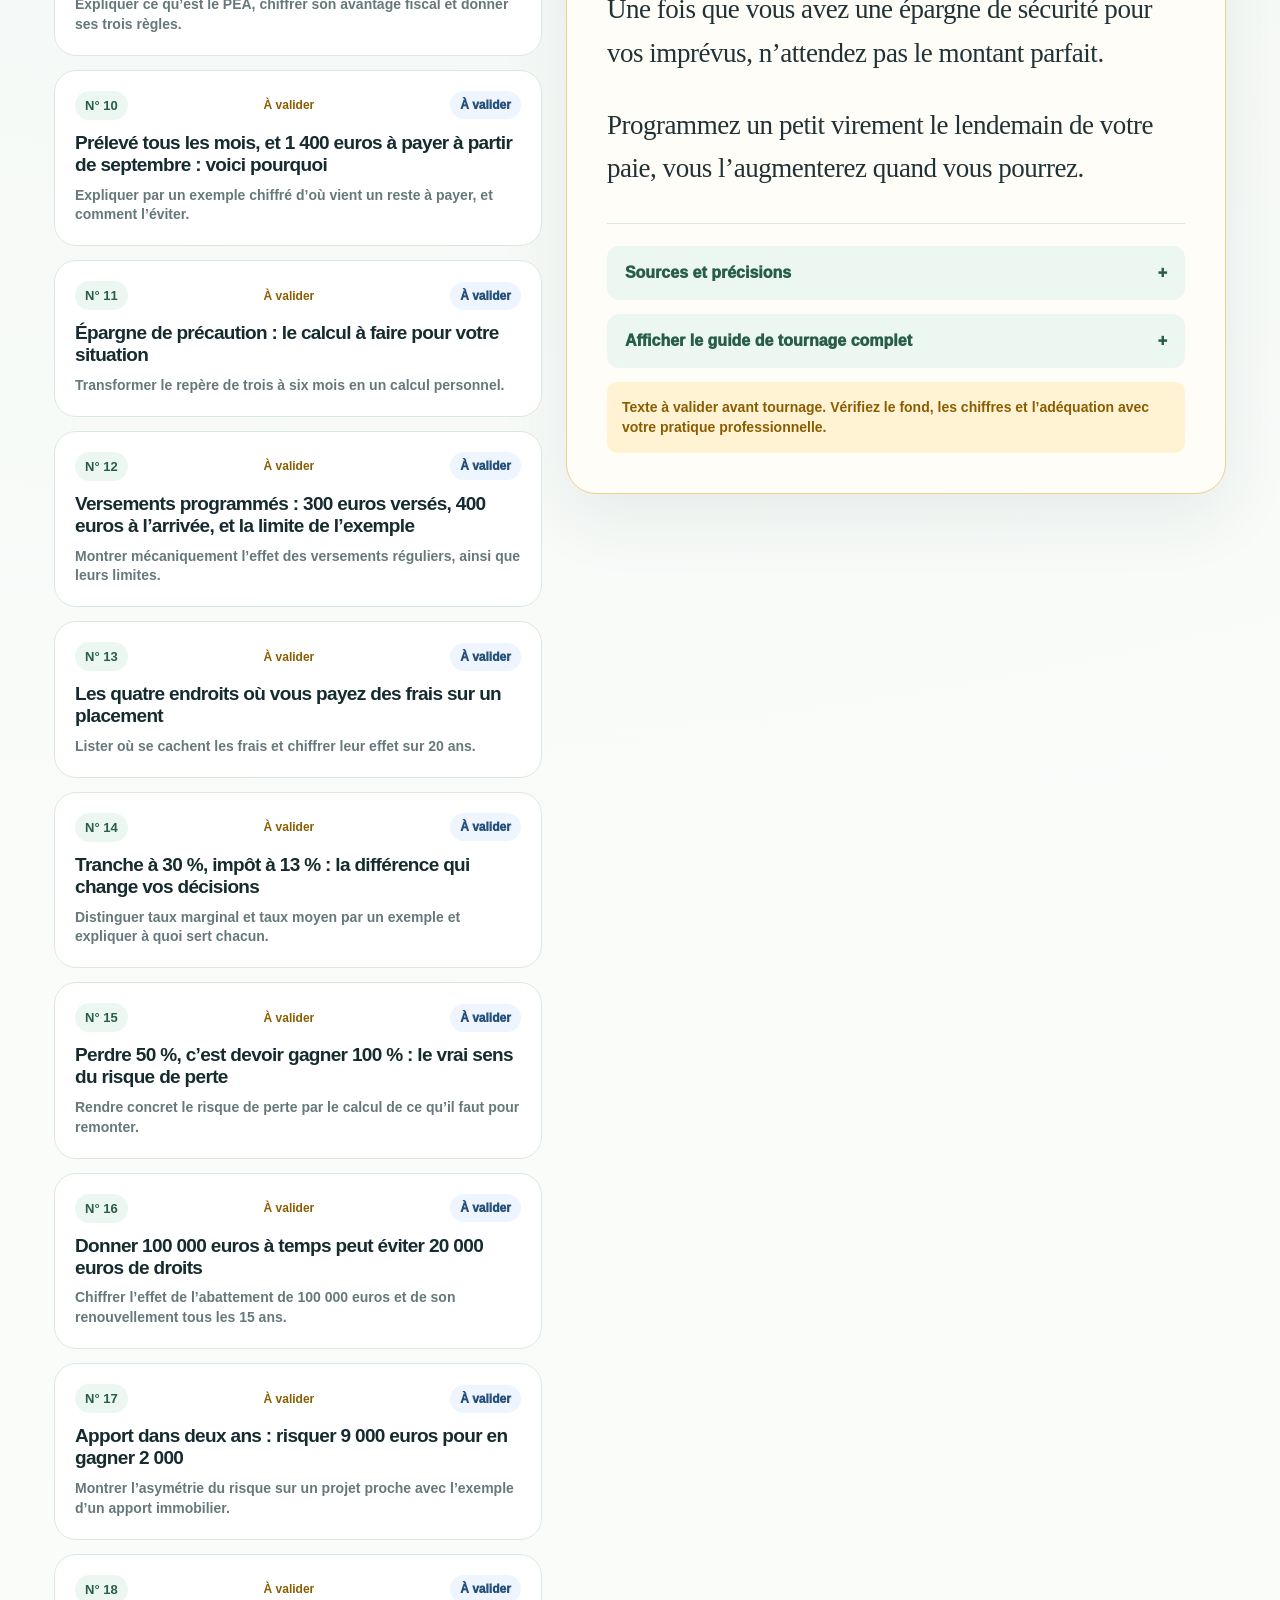
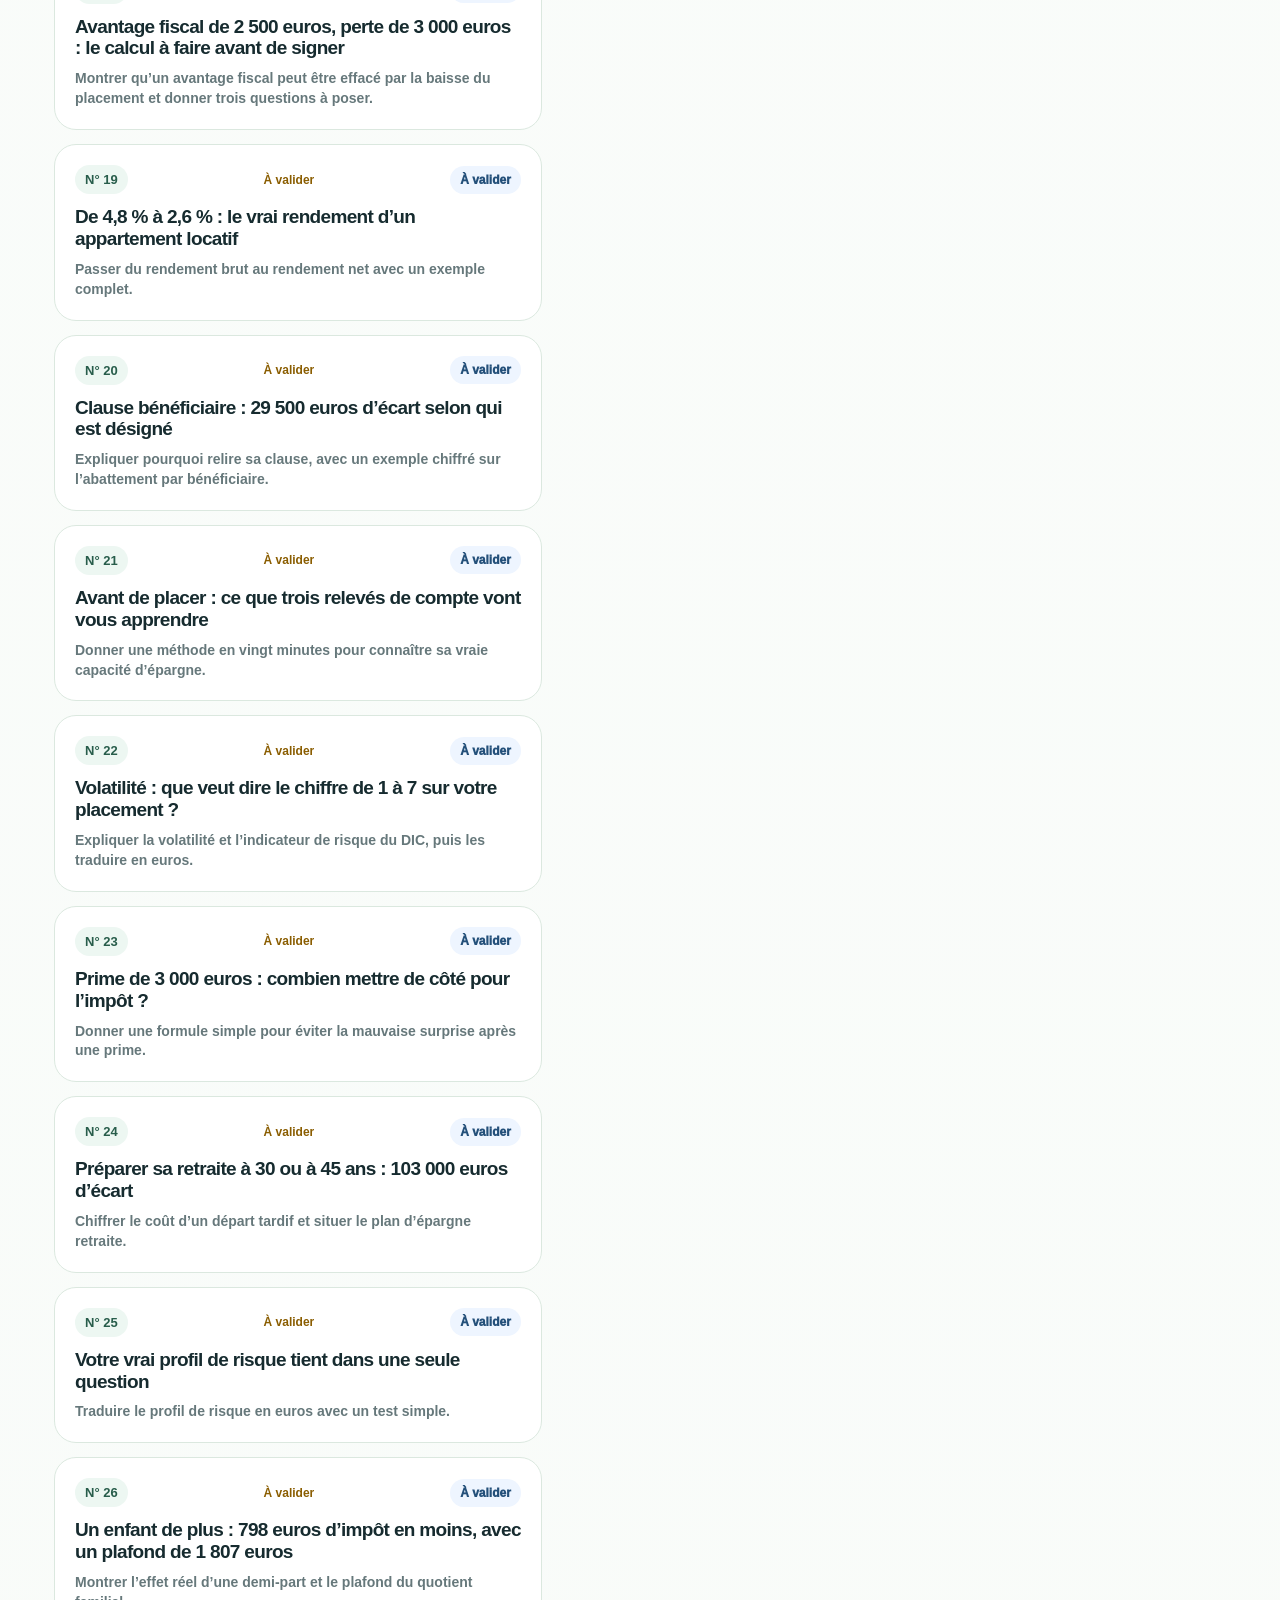
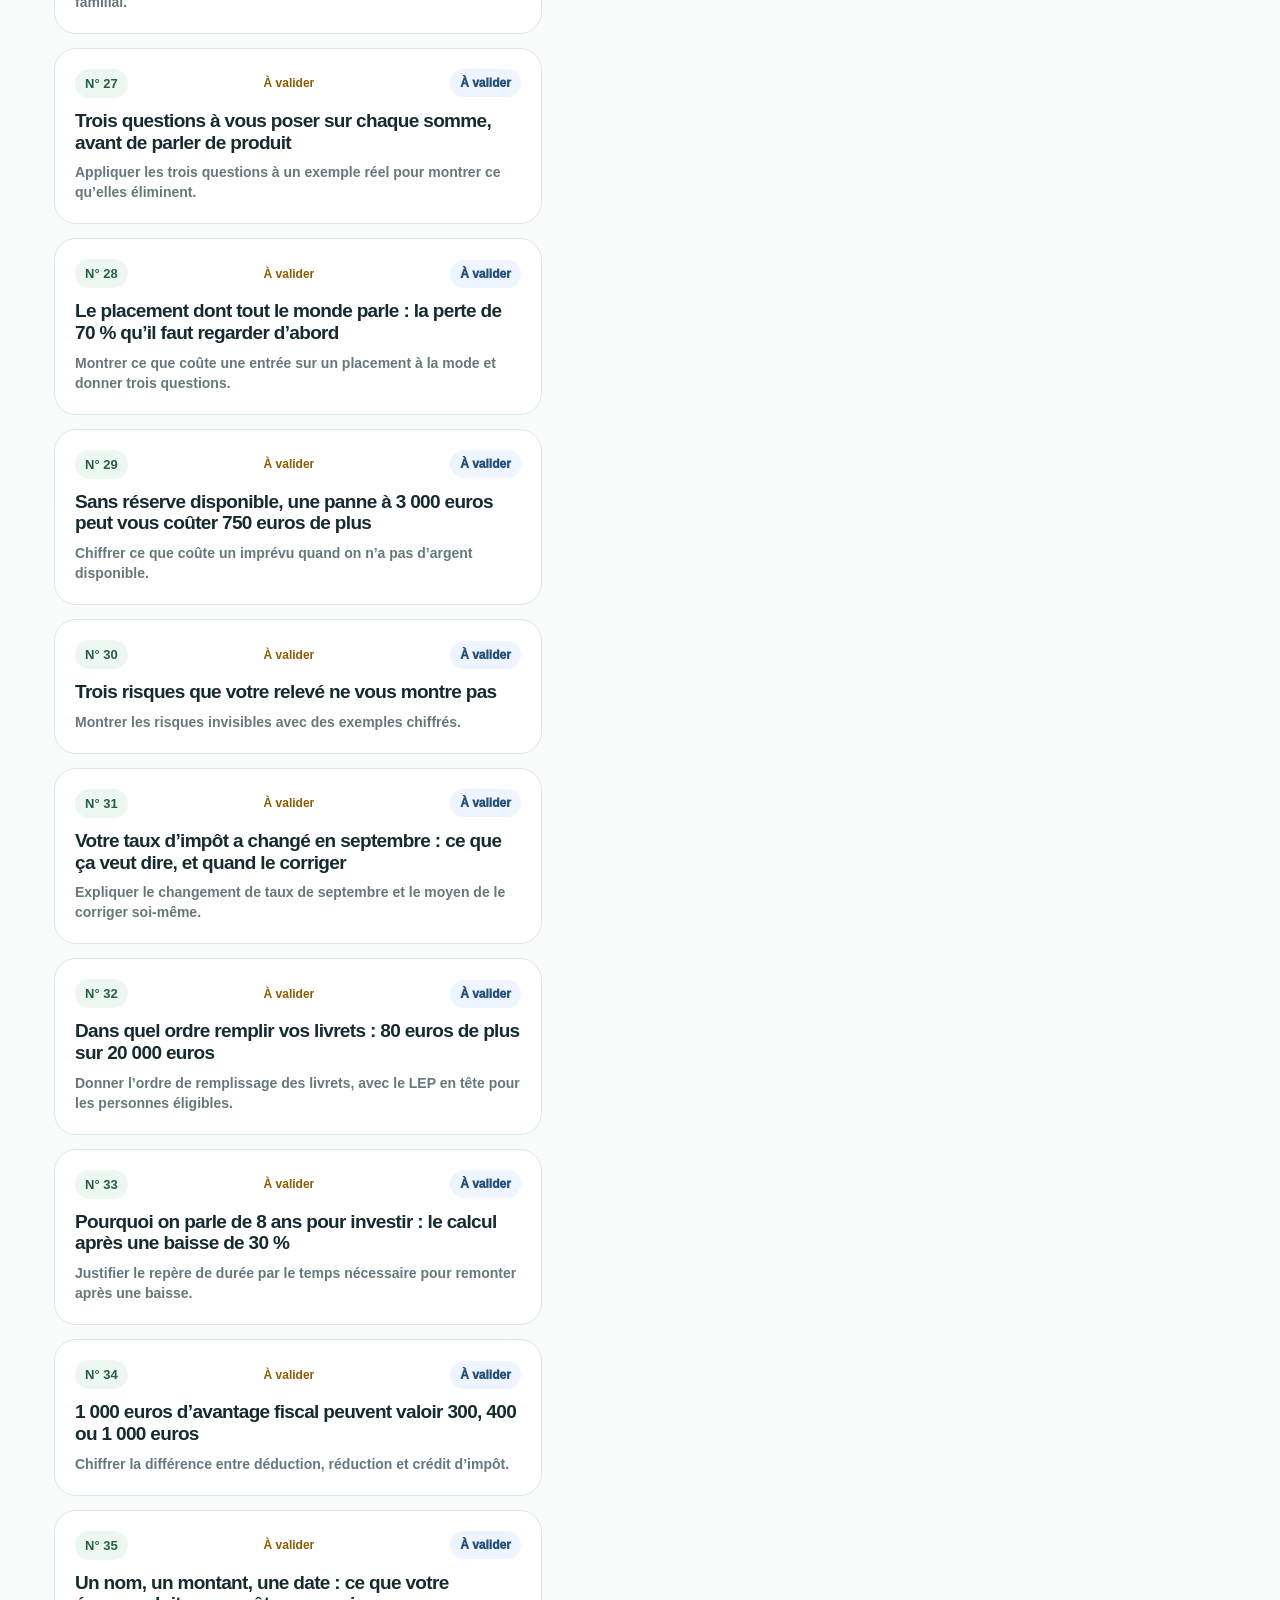
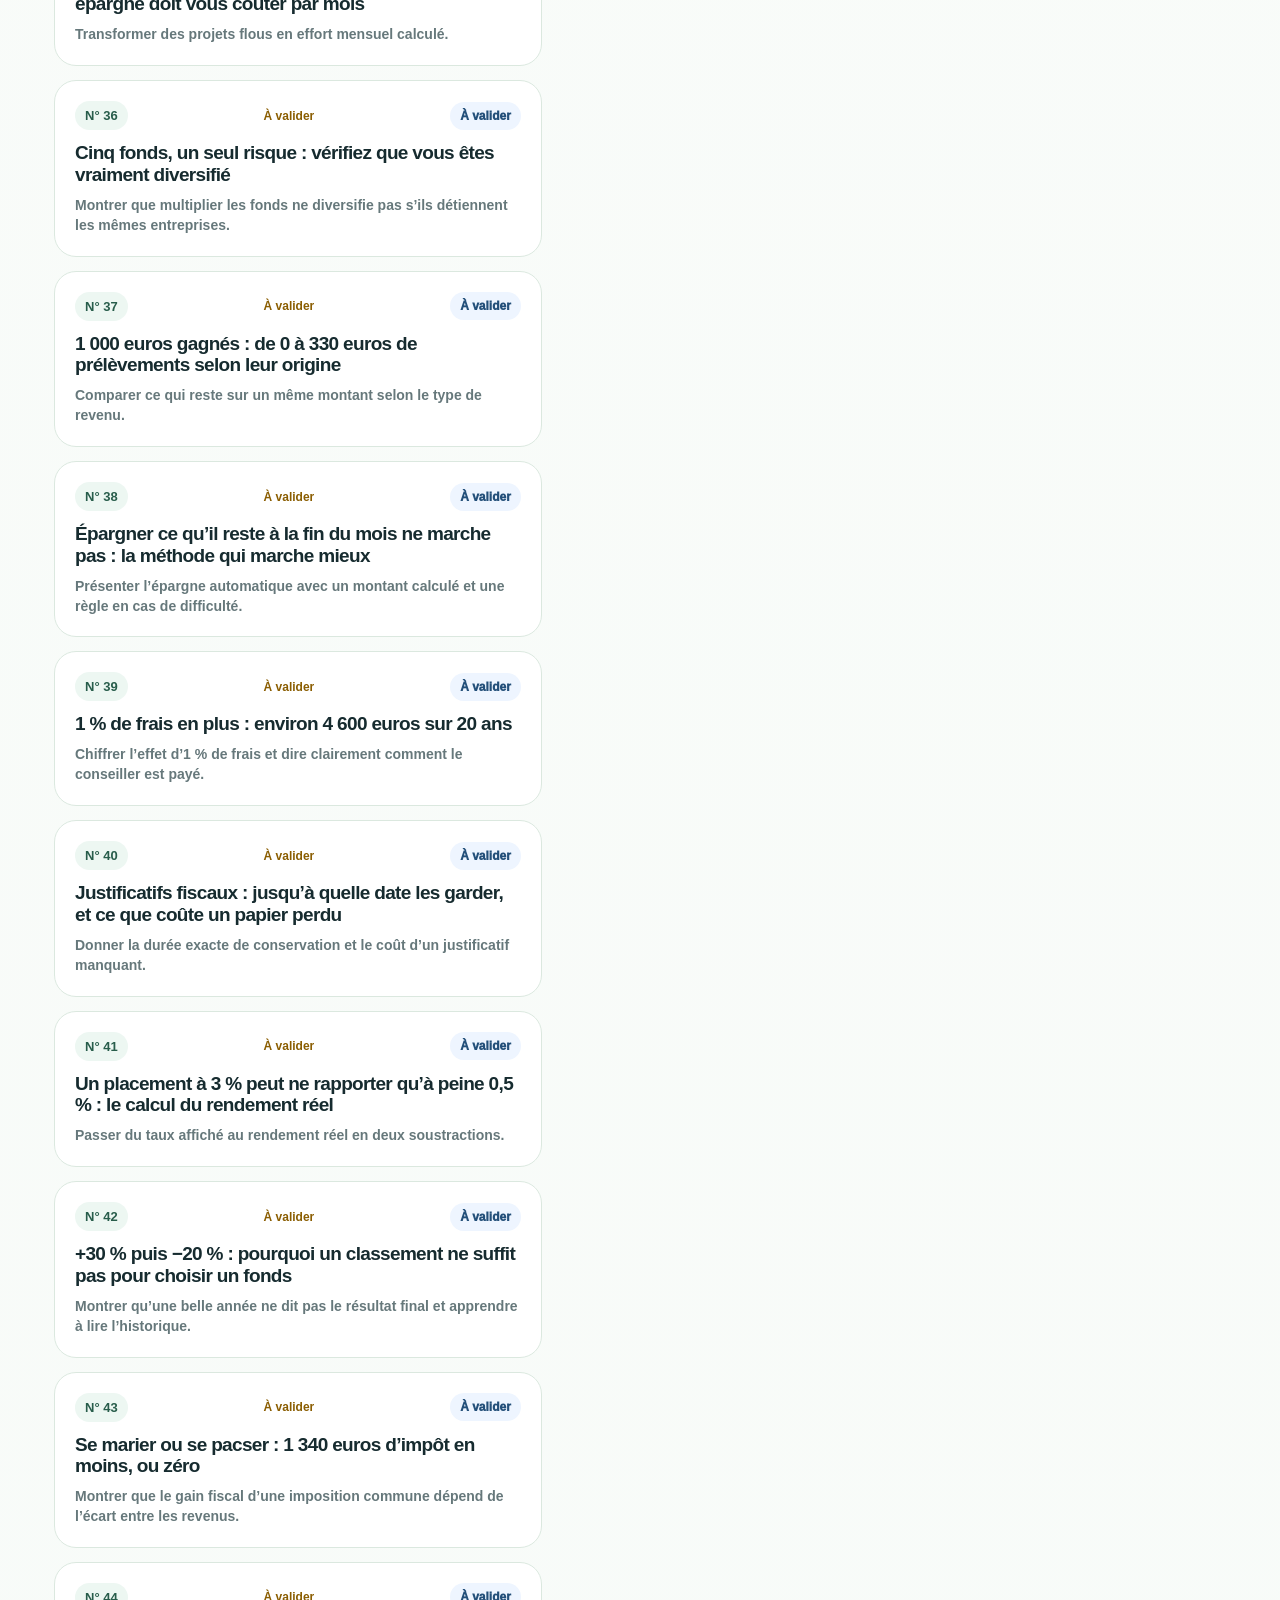
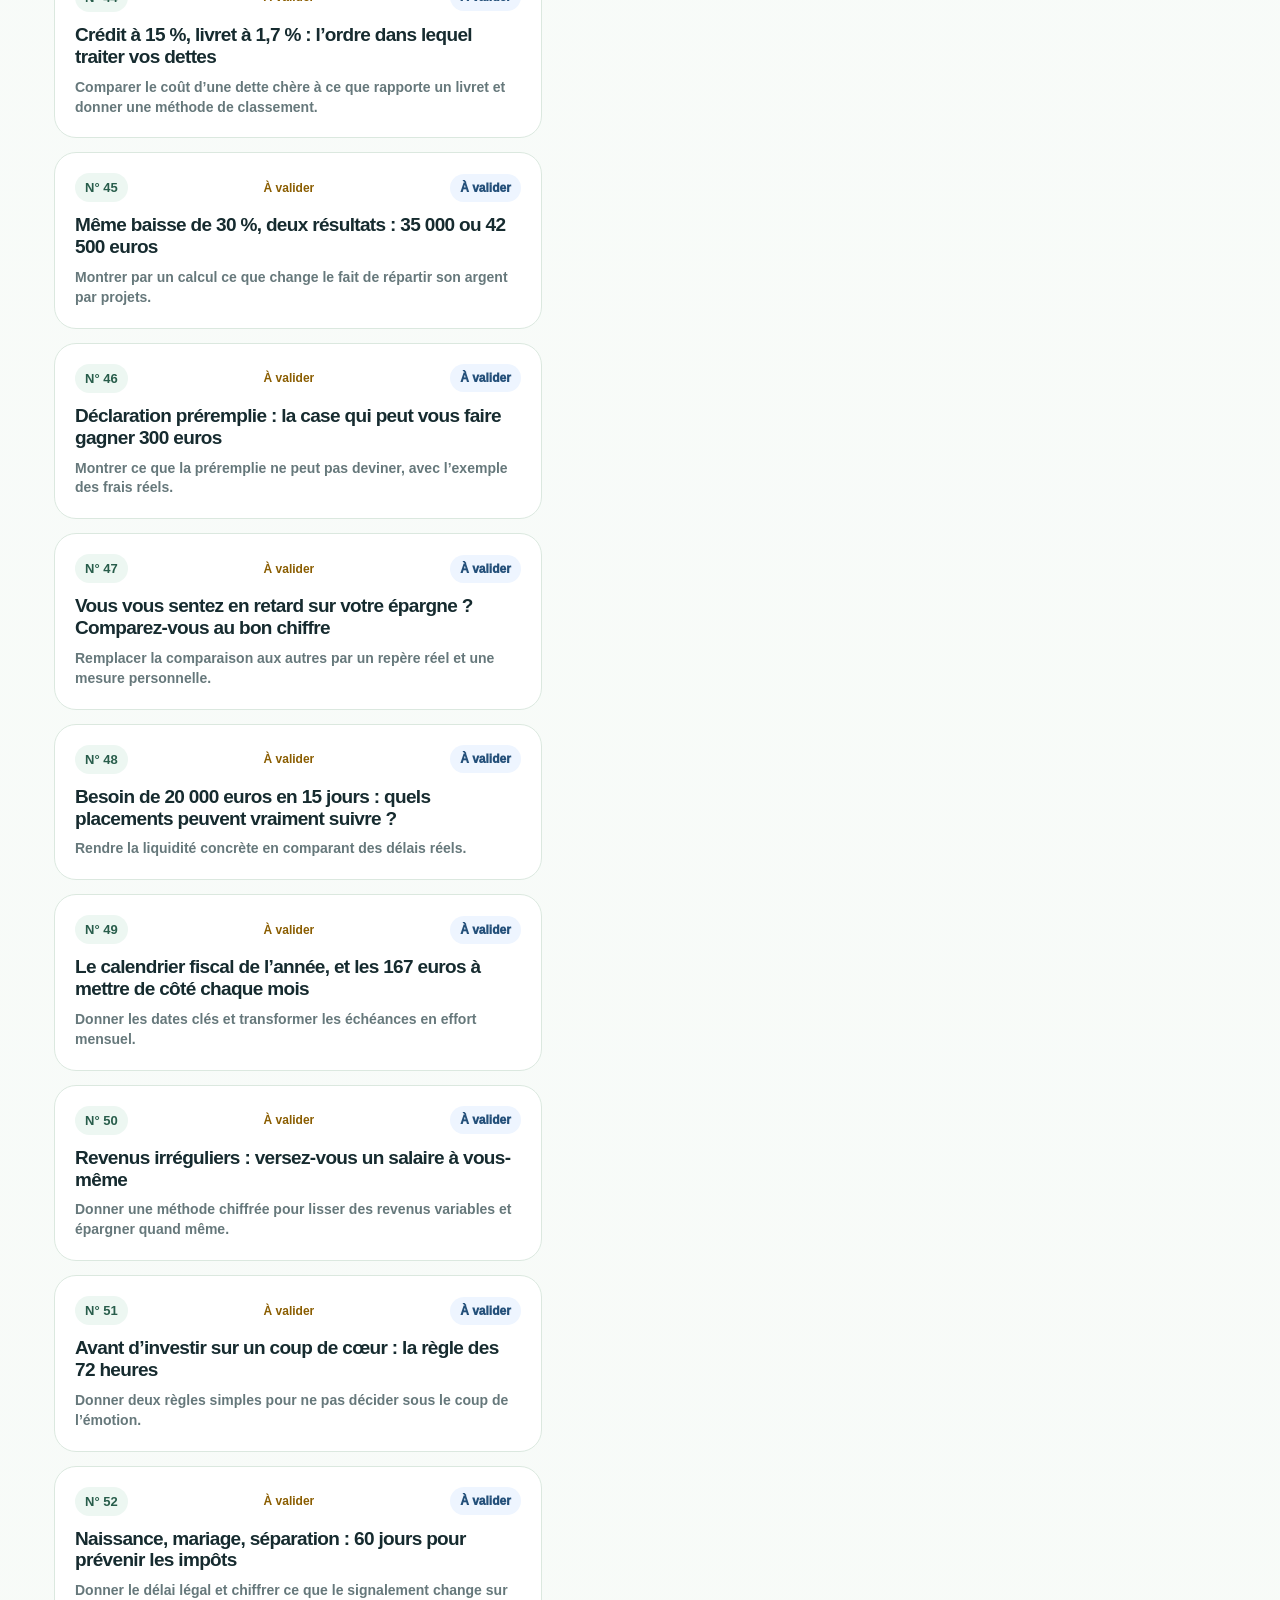
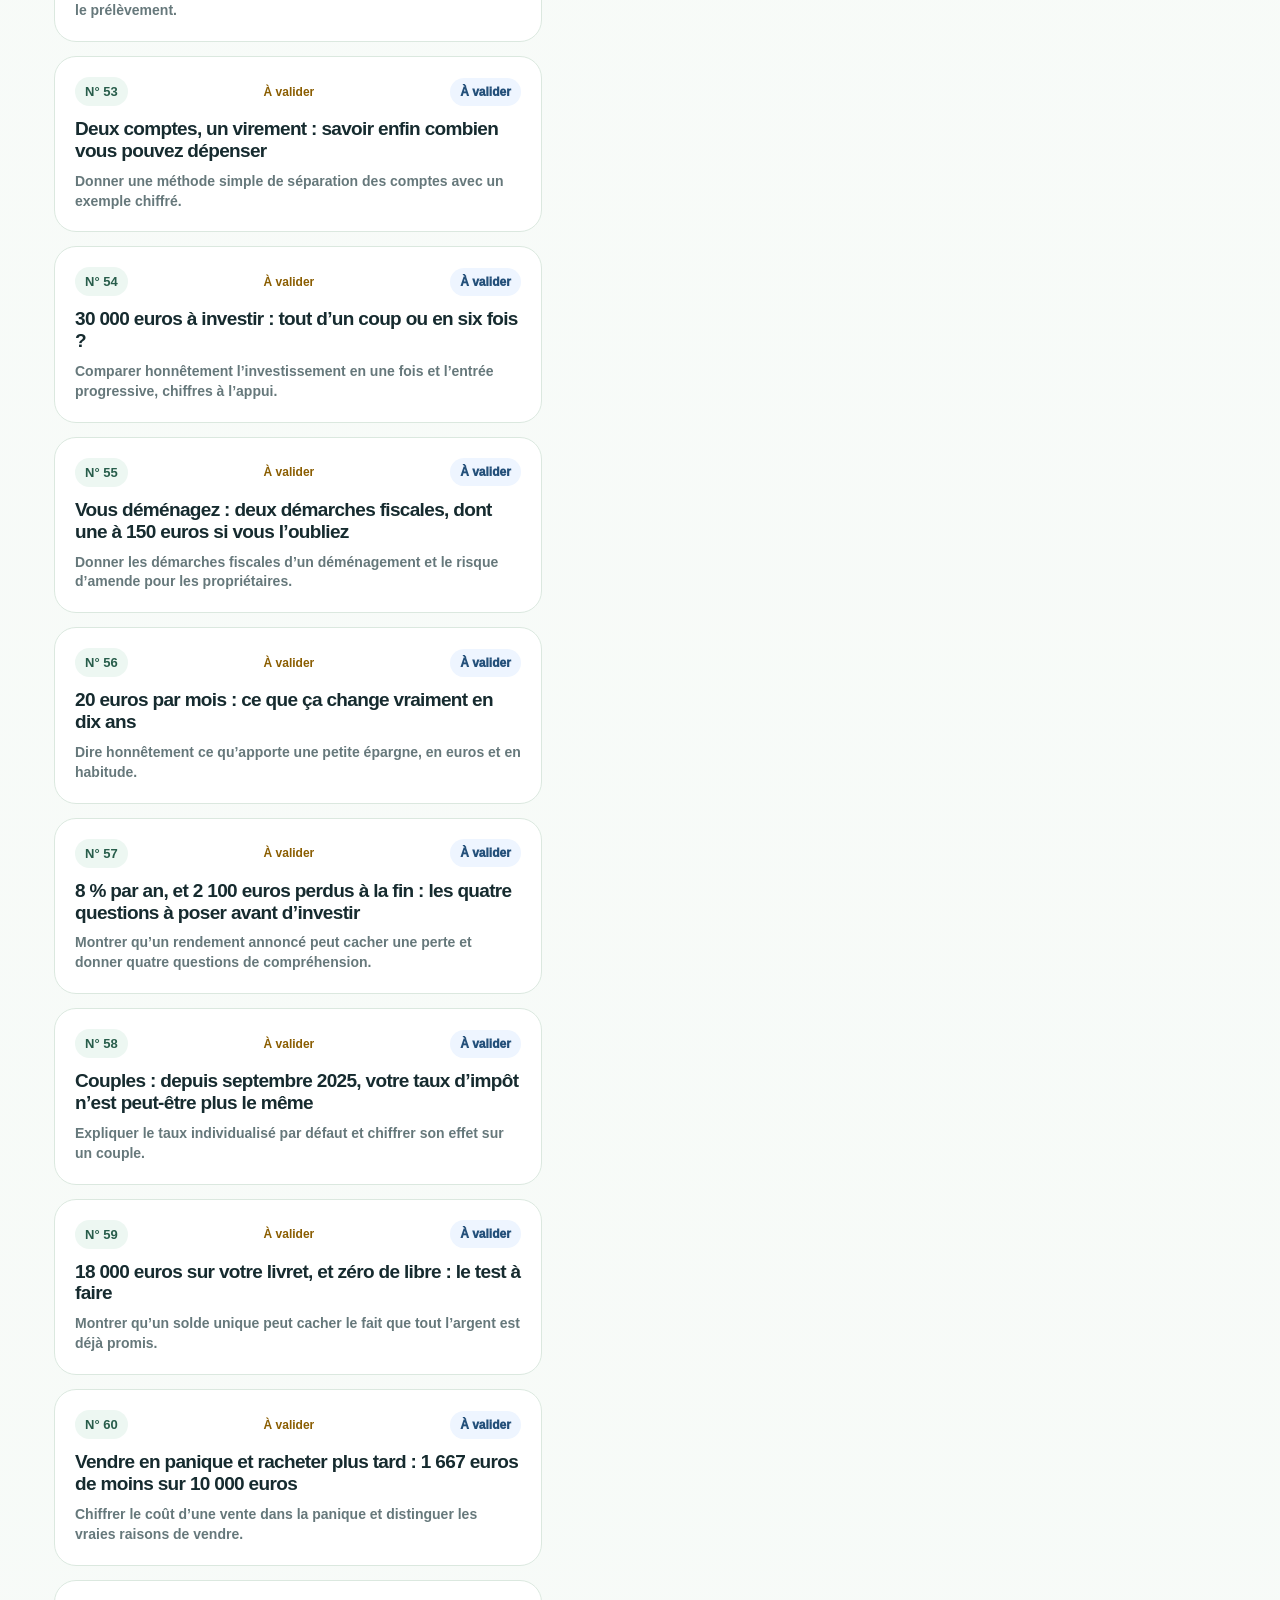
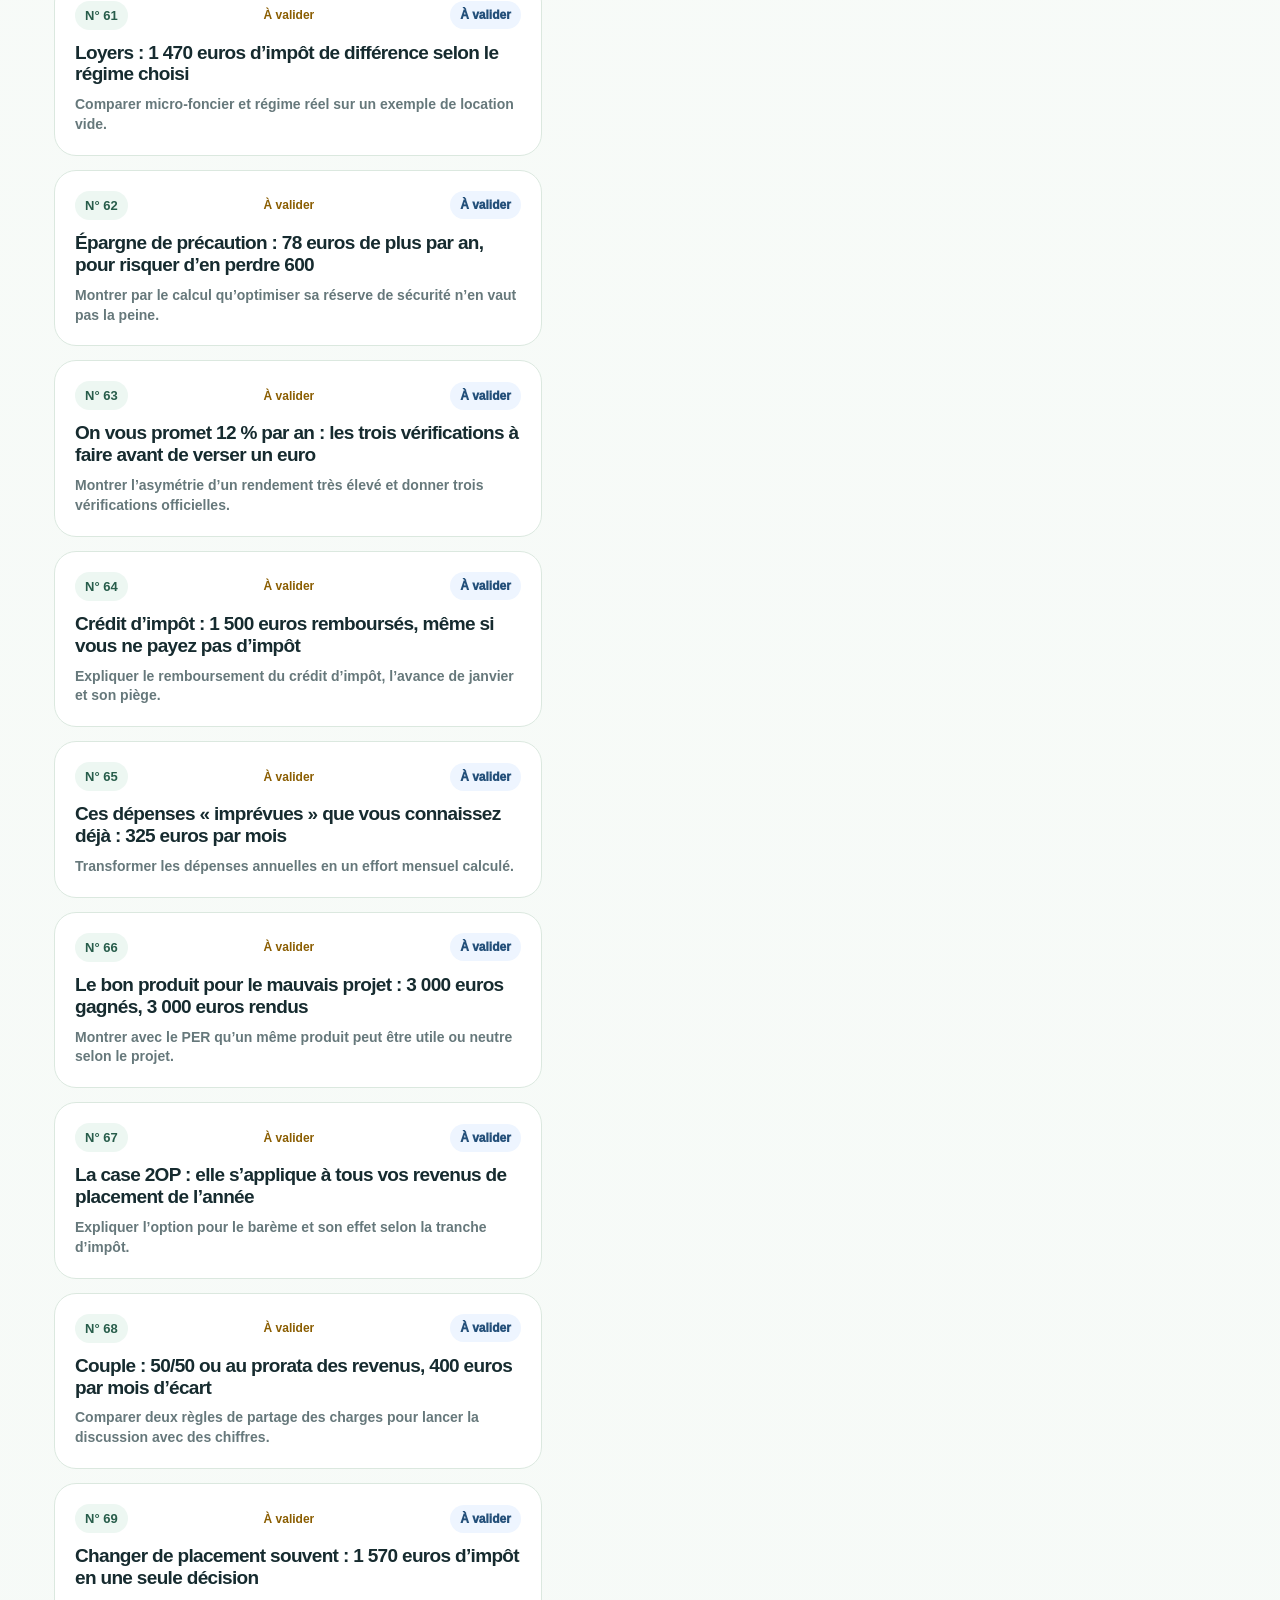
==== commit 7867cf1d: "Ajoute les hors-série au Studio, en complément de la ligne directrice Les 78 scripts gardent leur nu" ====
--- a/index.html
+++ b/index.html
@@ -7,7 +7,7 @@
 
   <title>BRITED Studio V2 — Bibliothèque de tournage</title>
 
-  <link rel="stylesheet" href="assets/style.css" />
+  <link rel="stylesheet" href="assets/style.css?v=20261119-1" />
 </head>
 
 <body>
@@ -96,8 +96,11 @@
           <button class="chip" data-theme="investir">Investir</button>
           <button class="chip" data-theme="fiscalite">Fiscalité</button>
           <button class="chip" data-theme="epargne">Épargne</button>
+          <button class="chip gold" data-theme="hors-serie">Hors-série</button>
         </div>
       </div>
+
+      <section class="summary-panel hs-panel" id="horsSeriePanel" style="display: none;"></section>
 
       <section class="summary-panel" id="summaryPanel"></section>
 
@@ -139,6 +142,8 @@
 
       <div class="program-note">
         Les scripts sont numérotés dans l’ordre à suivre, à tourner selon vos disponibilités.
+        Les hors-série (HS) s’y ajoutent selon la période de l’année : ils remontent en tête de liste
+        30 jours avant leur fenêtre de publication, puis s’effacent une fois la date passée, sans décaler aucun numéro.
         Les textes sont chargés depuis <strong>data/scripts.json</strong>.
         Le suivi “tourné / non tourné” est sauvegardé localement dans ce navigateur.
         Il reste mémorisé sur cet ordinateur, mais n’est pas partagé automatiquement entre plusieurs appareils.
@@ -183,6 +188,6 @@
 
   <div class="toast" id="toast">Action confirmée</div>
 
-  <script src="assets/app.js?v=20261103-3"></script>
+  <script src="assets/app.js?v=20261119-1"></script>
 </body>
 </html>
--- a/assets/style.css
+++ b/assets/style.css
@@ -1353,3 +1353,187 @@
     line-height: 1.42;
   }
 }
+
+/* Hors-série : vidéos liées au calendrier, en complément de la ligne directrice */
+
+.chip.gold {
+  border-color: #ead390;
+  color: var(--gold-text);
+}
+
+.chip.gold.active {
+  background: var(--gold-soft);
+  border-color: #ead390;
+  color: var(--gold-text);
+}
+
+.hs-panel {
+  background: var(--card);
+  border-color: #ead390;
+}
+
+.hs-all-button {
+  border: 1px solid #ead390;
+  background: white;
+  color: var(--gold-text);
+  border-radius: 14px;
+  padding: 12px 16px;
+  font-size: 14px;
+  font-weight: 950;
+  cursor: pointer;
+  transition: 0.2s ease;
+  white-space: nowrap;
+}
+
+.hs-all-button:hover,
+.hs-all-button.active {
+  background: var(--gold-soft);
+}
+
+.hs-grid {
+  display: grid;
+  grid-template-columns: repeat(3, 1fr);
+  gap: 12px;
+}
+
+.hs-card {
+  border: 1px solid #ead390;
+  background: var(--gold-soft);
+  border-radius: 16px;
+  padding: 16px;
+  text-align: left;
+  color: inherit;
+  font: inherit;
+  cursor: pointer;
+  transition: 0.2s ease;
+}
+
+.hs-card:hover {
+  transform: translateY(-1px);
+  box-shadow: 0 14px 34px rgba(25, 56, 49, 0.07);
+}
+
+.hs-card.soon {
+  background: white;
+}
+
+.hs-state {
+  display: block;
+  color: var(--gold-text);
+  font-size: 11px;
+  font-weight: 950;
+  letter-spacing: 0.08em;
+  text-transform: uppercase;
+  line-height: 1.3;
+  margin-bottom: 10px;
+}
+
+.hs-card strong {
+  display: block;
+  color: var(--ink);
+  font-size: 18px;
+  line-height: 1.2;
+  letter-spacing: -0.03em;
+  font-weight: 900;
+}
+
+.hs-card small {
+  display: block;
+  margin-top: 10px;
+  color: var(--muted);
+  font-weight: 750;
+  line-height: 1.4;
+}
+
+.hs-empty {
+  background: white;
+  border: 1px dashed #ead390;
+  border-radius: 16px;
+  padding: 16px;
+  color: var(--muted);
+  font-weight: 720;
+  line-height: 1.5;
+}
+
+.list-group-label {
+  color: var(--green);
+  font-size: 12px;
+  font-weight: 950;
+  letter-spacing: 0.1em;
+  text-transform: uppercase;
+  padding: 6px 4px 0;
+}
+
+.list-group-label.gold {
+  color: var(--gold-text);
+}
+
+.list-card.hors-serie {
+  border-color: #ead390;
+  background: #fffaf0;
+}
+
+.list-card.hors-serie.active {
+  background: var(--gold-soft);
+}
+
+.list-card.expired {
+  opacity: 0.55;
+}
+
+.list-time.gold {
+  background: var(--gold);
+  color: #5c3f00;
+}
+
+.list-window {
+  color: var(--gold-text);
+  font-size: 13px;
+  font-weight: 750;
+  line-height: 1.4;
+  margin-bottom: 10px;
+}
+
+.list-window.expired {
+  color: var(--muted);
+}
+
+.badge.hors-serie {
+  background: var(--gold);
+  color: #5c3f00;
+}
+
+.window-box {
+  background: var(--gold-soft);
+  border-left: 4px solid var(--gold);
+  border-radius: 12px;
+  padding: 18px;
+  margin-bottom: 18px;
+  font-size: 15px;
+  line-height: 1.7;
+  color: var(--ink-soft);
+}
+
+.window-box strong {
+  color: var(--gold-text);
+}
+
+.window-box.expired {
+  background: #f1f3f2;
+  border-left-color: #c9d2ce;
+}
+
+.window-box.expired strong {
+  color: var(--muted);
+}
+
+.empty-script {
+  color: var(--muted);
+  font-style: italic;
+}
+
+@media (max-width: 1100px) {
+  .hs-grid {
+    grid-template-columns: 1fr;
+  }
+}
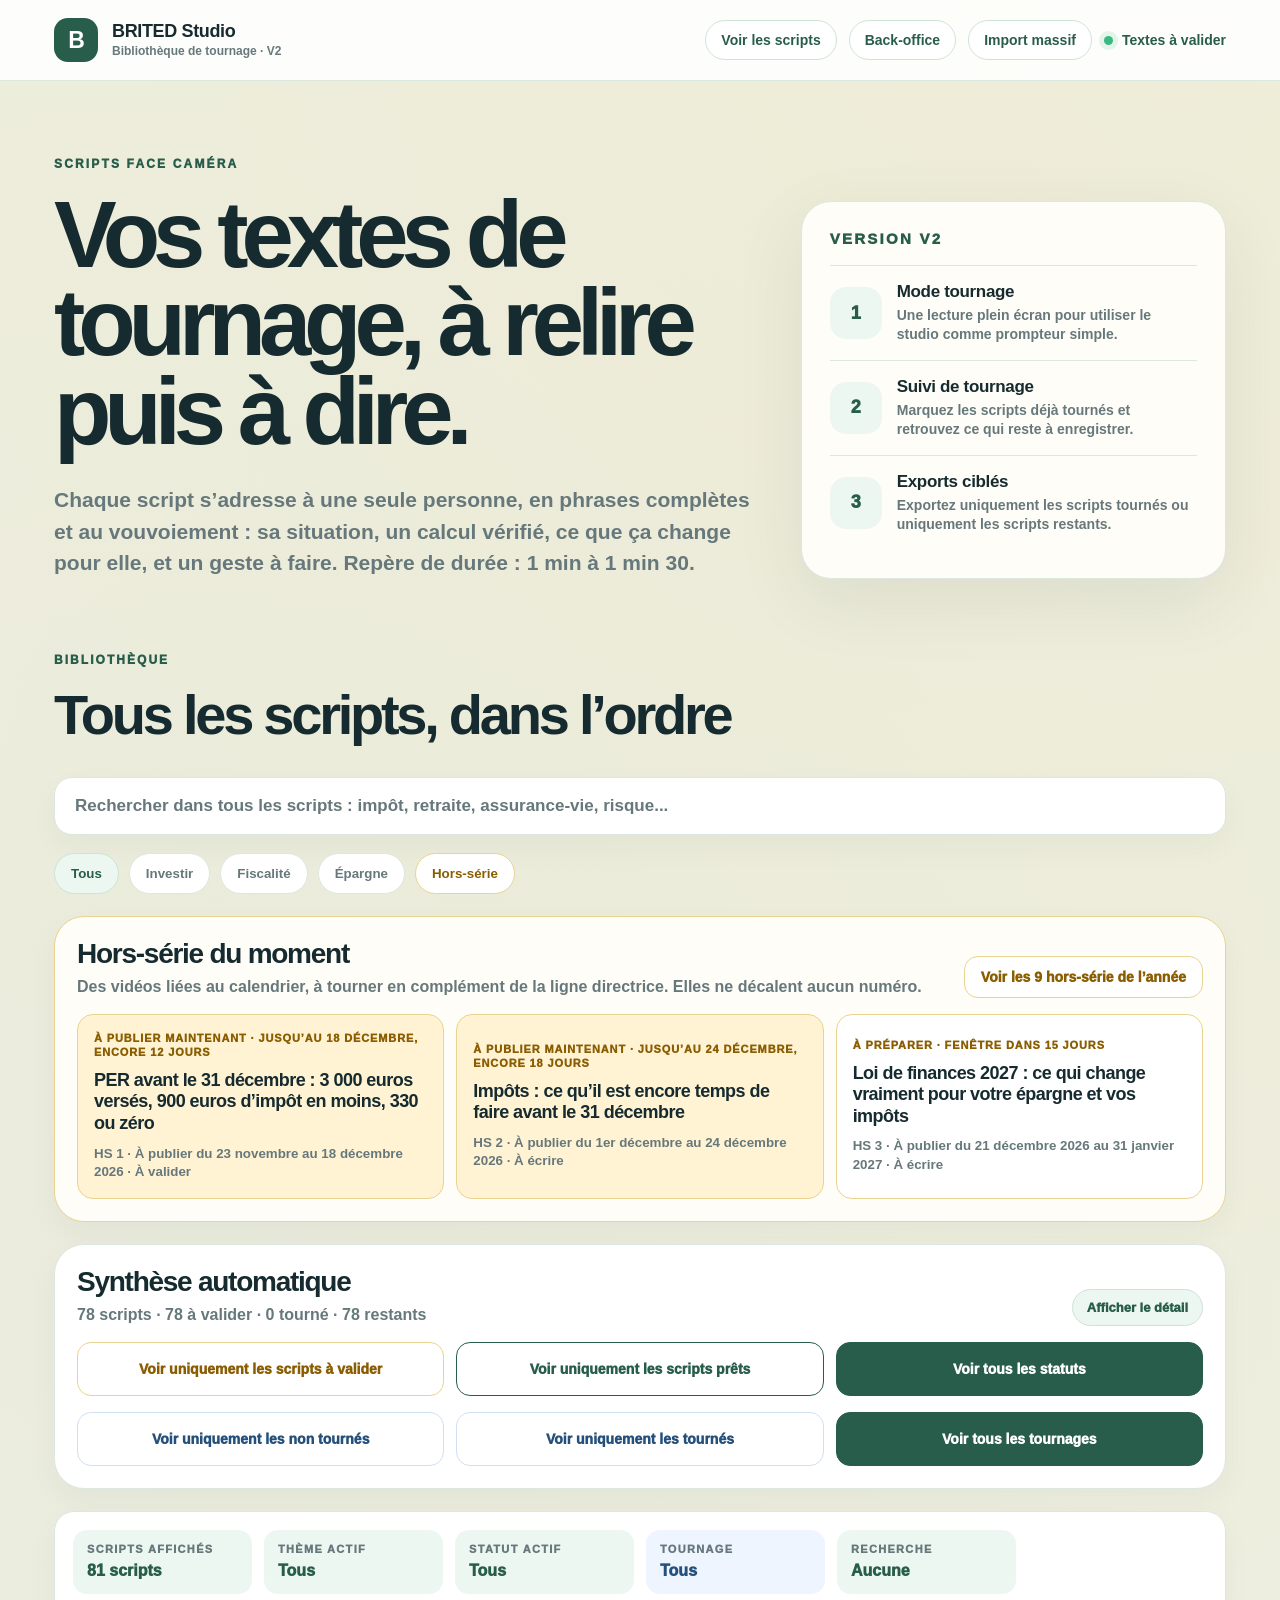
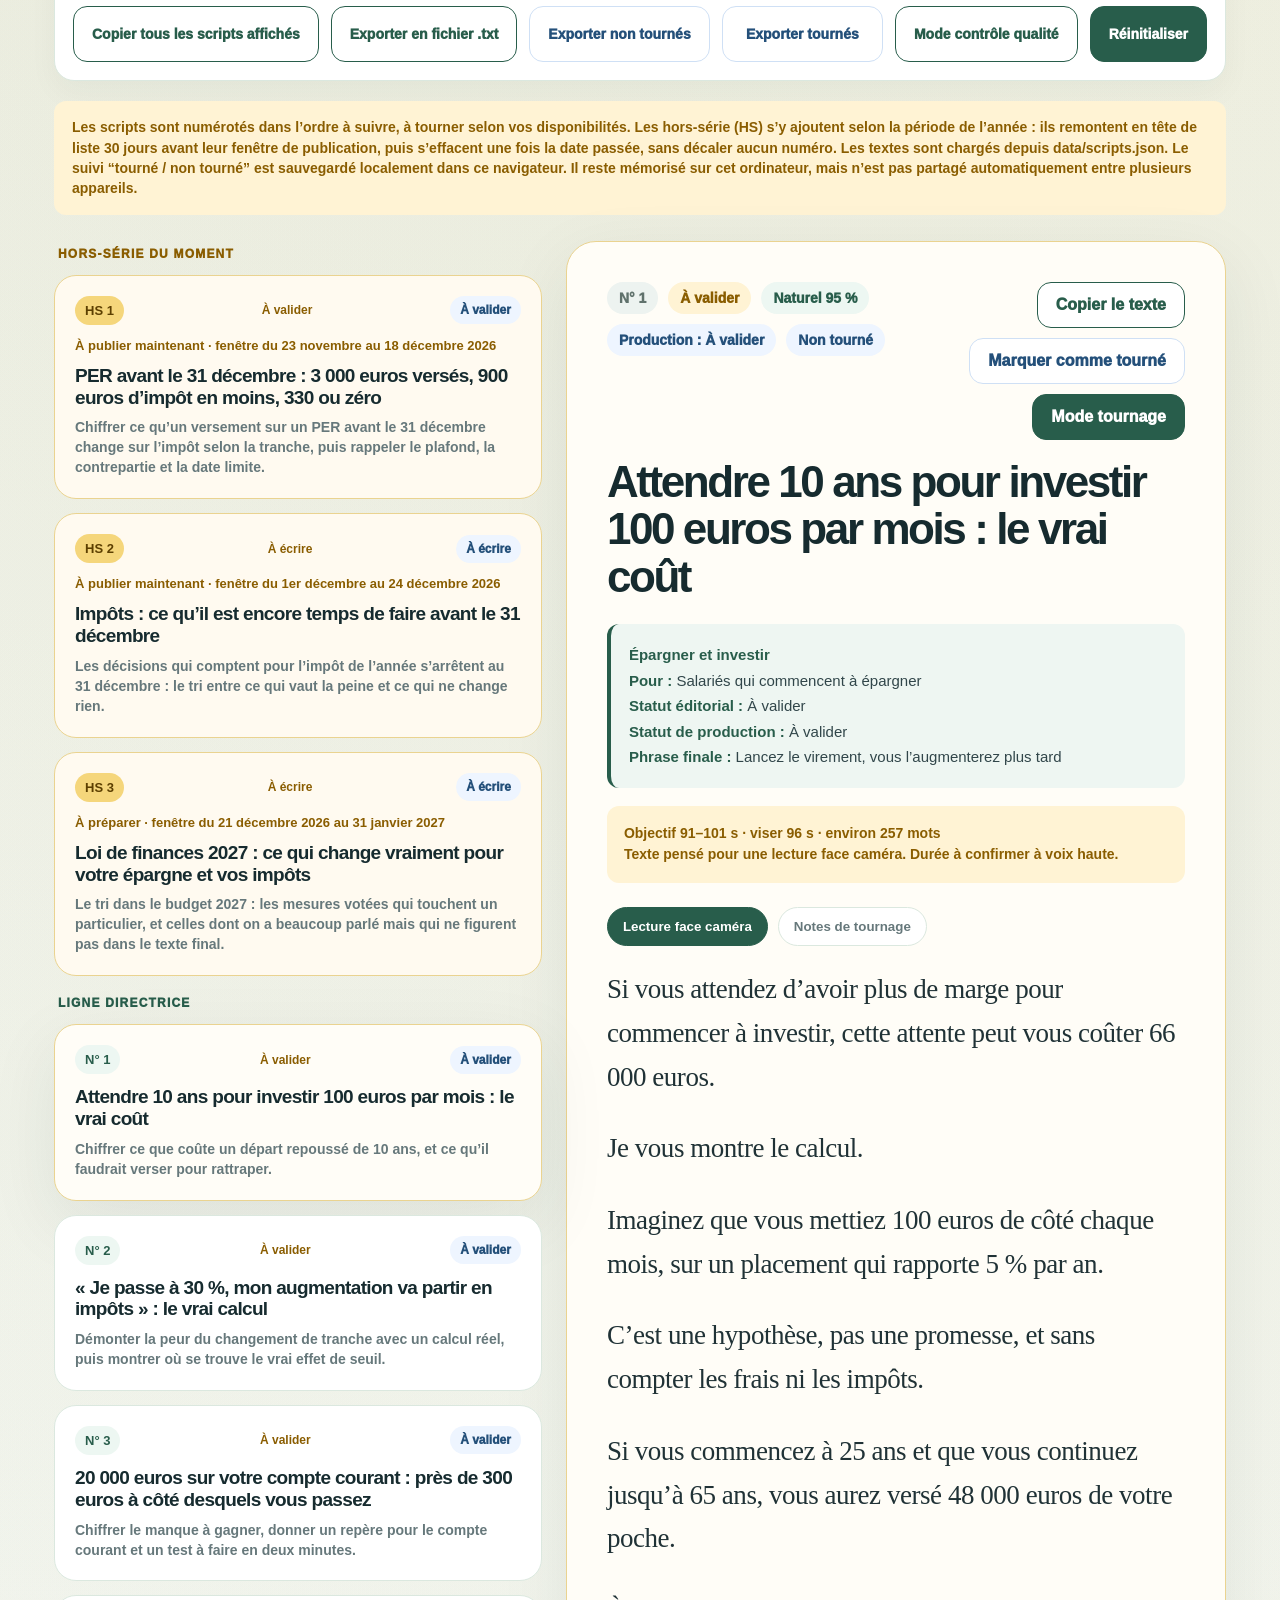
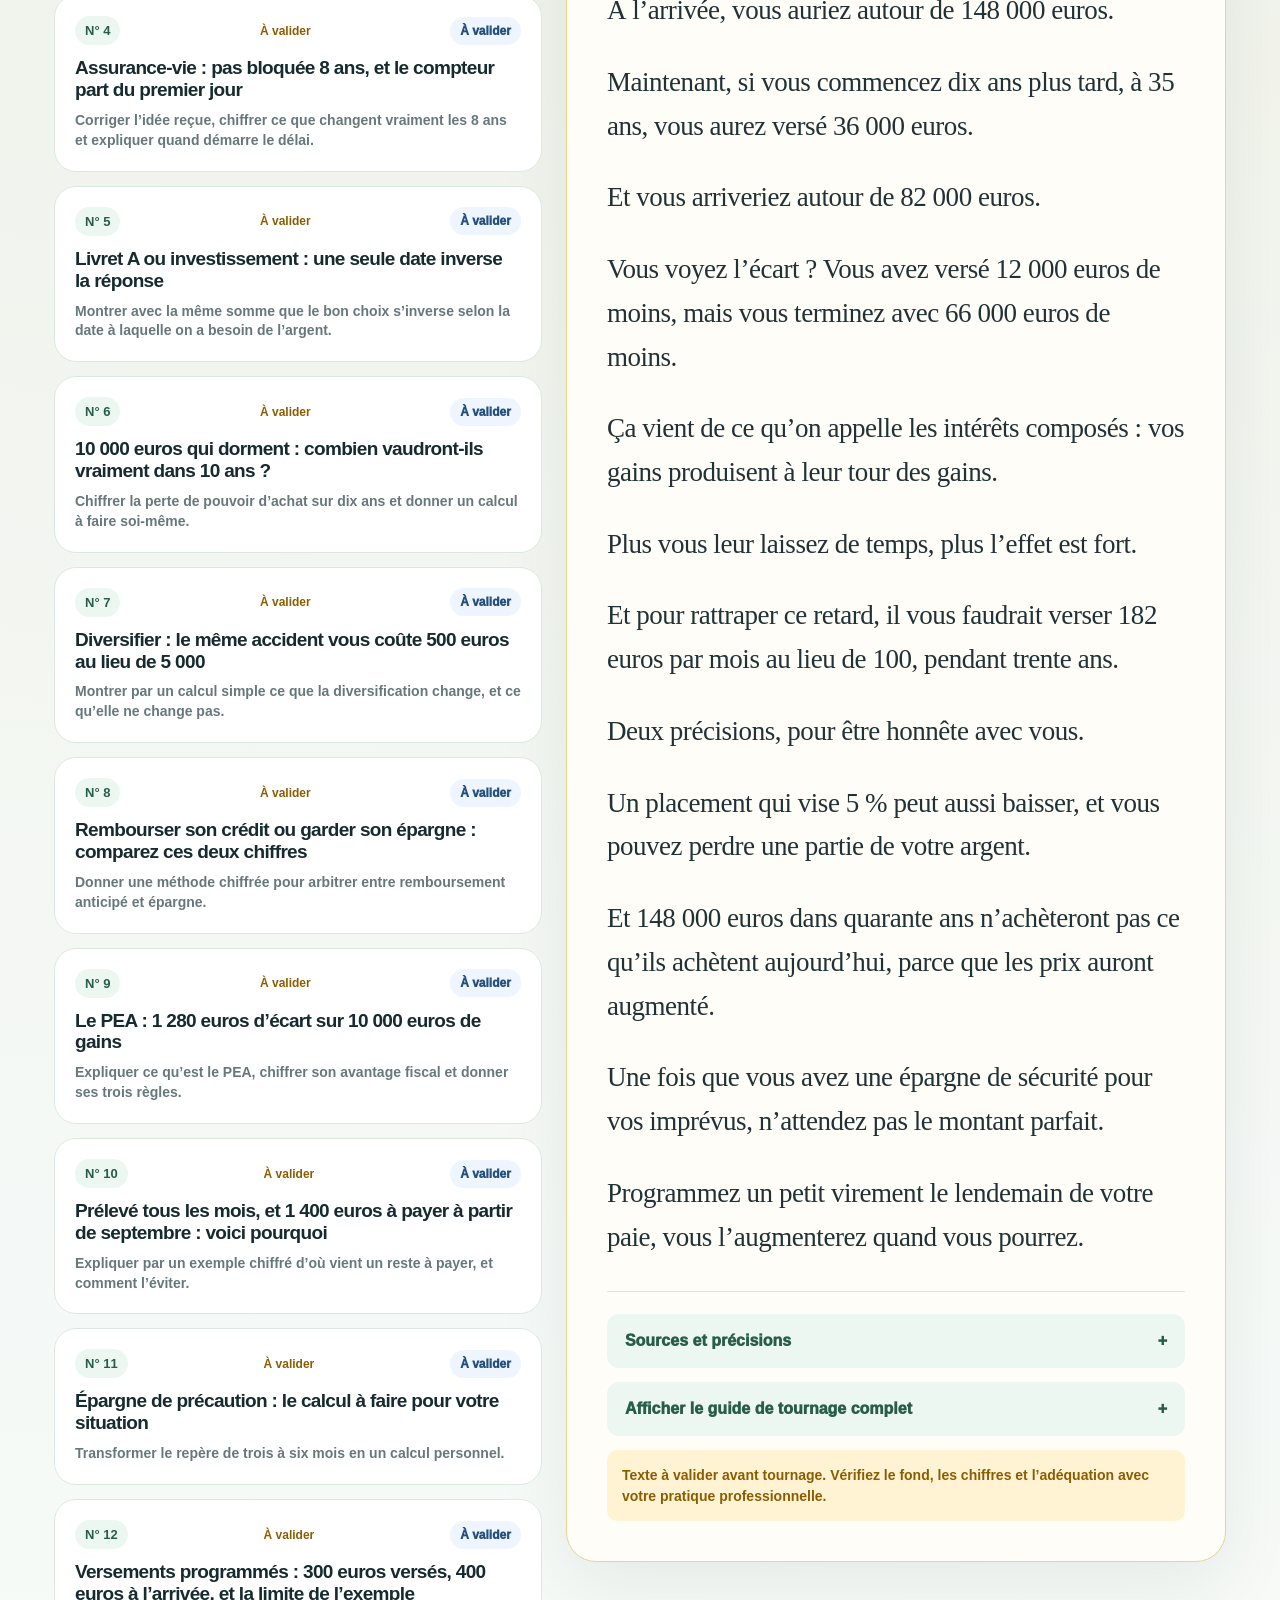
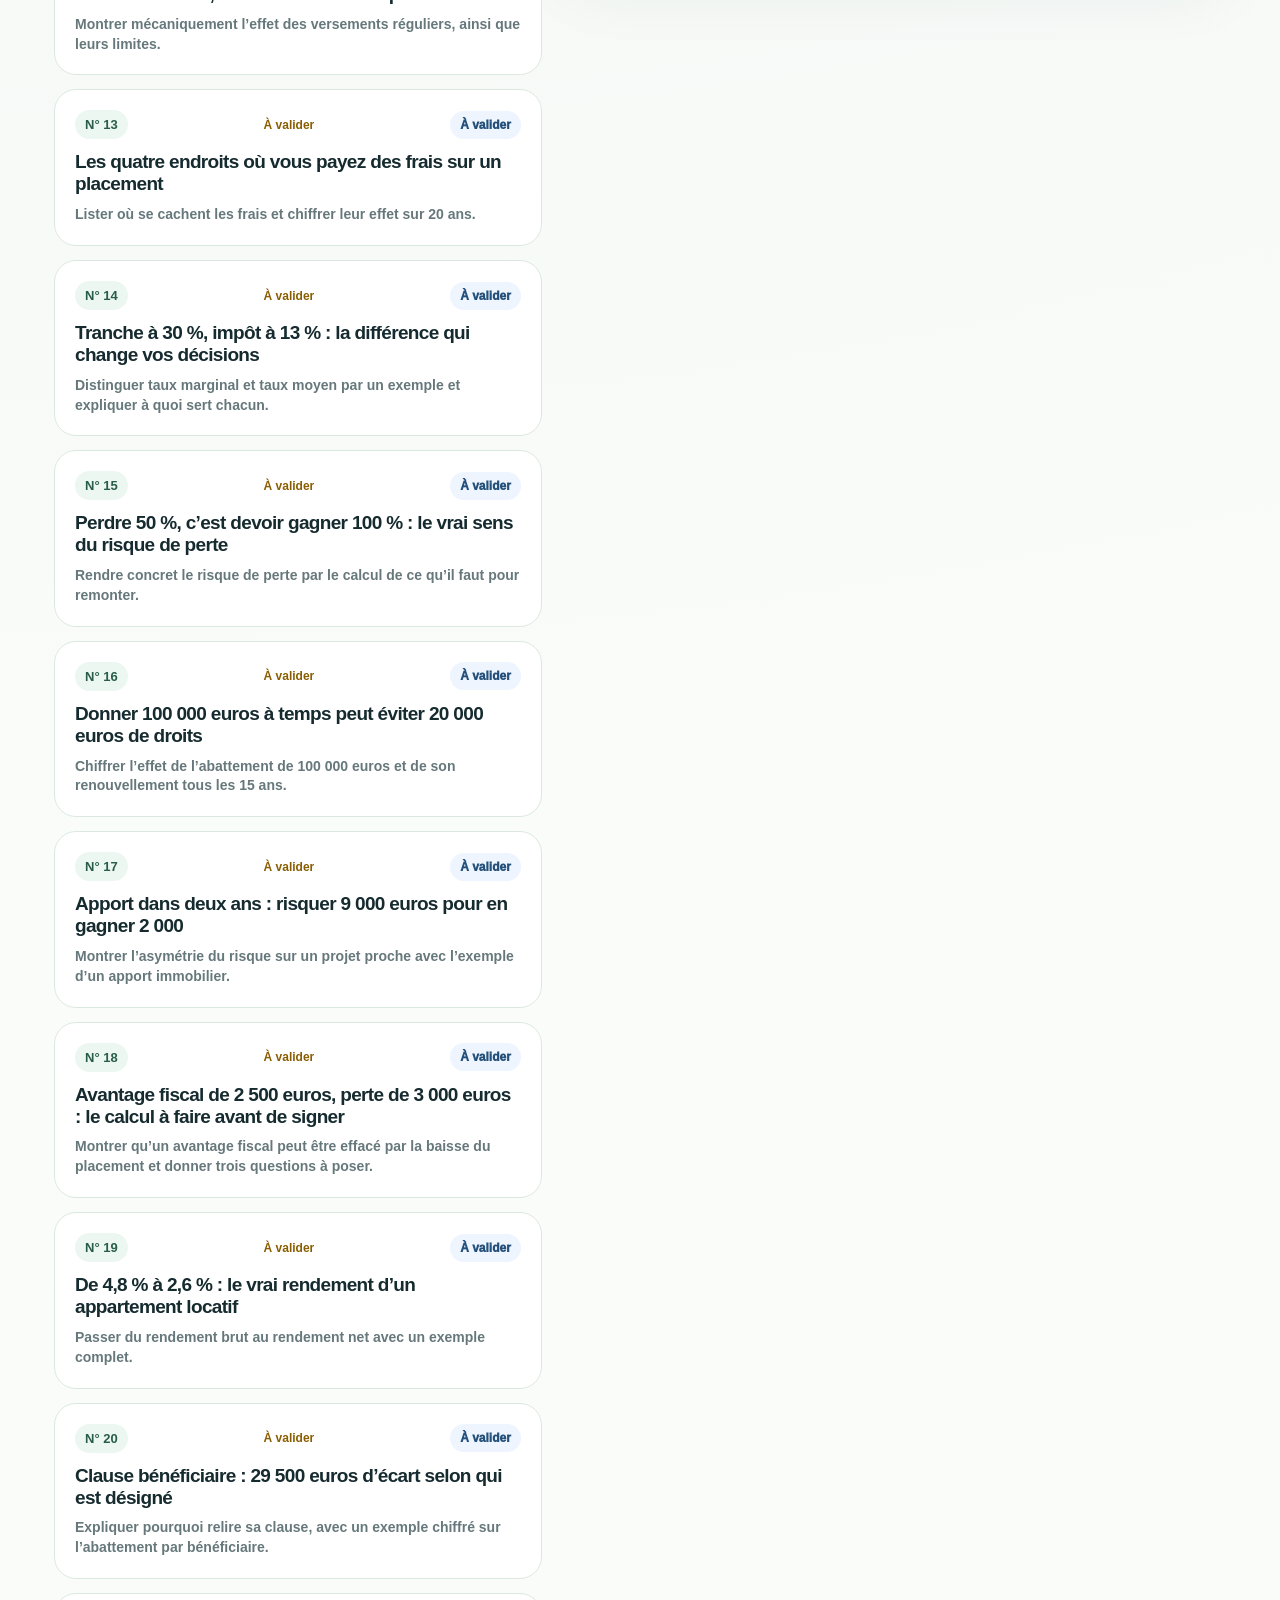
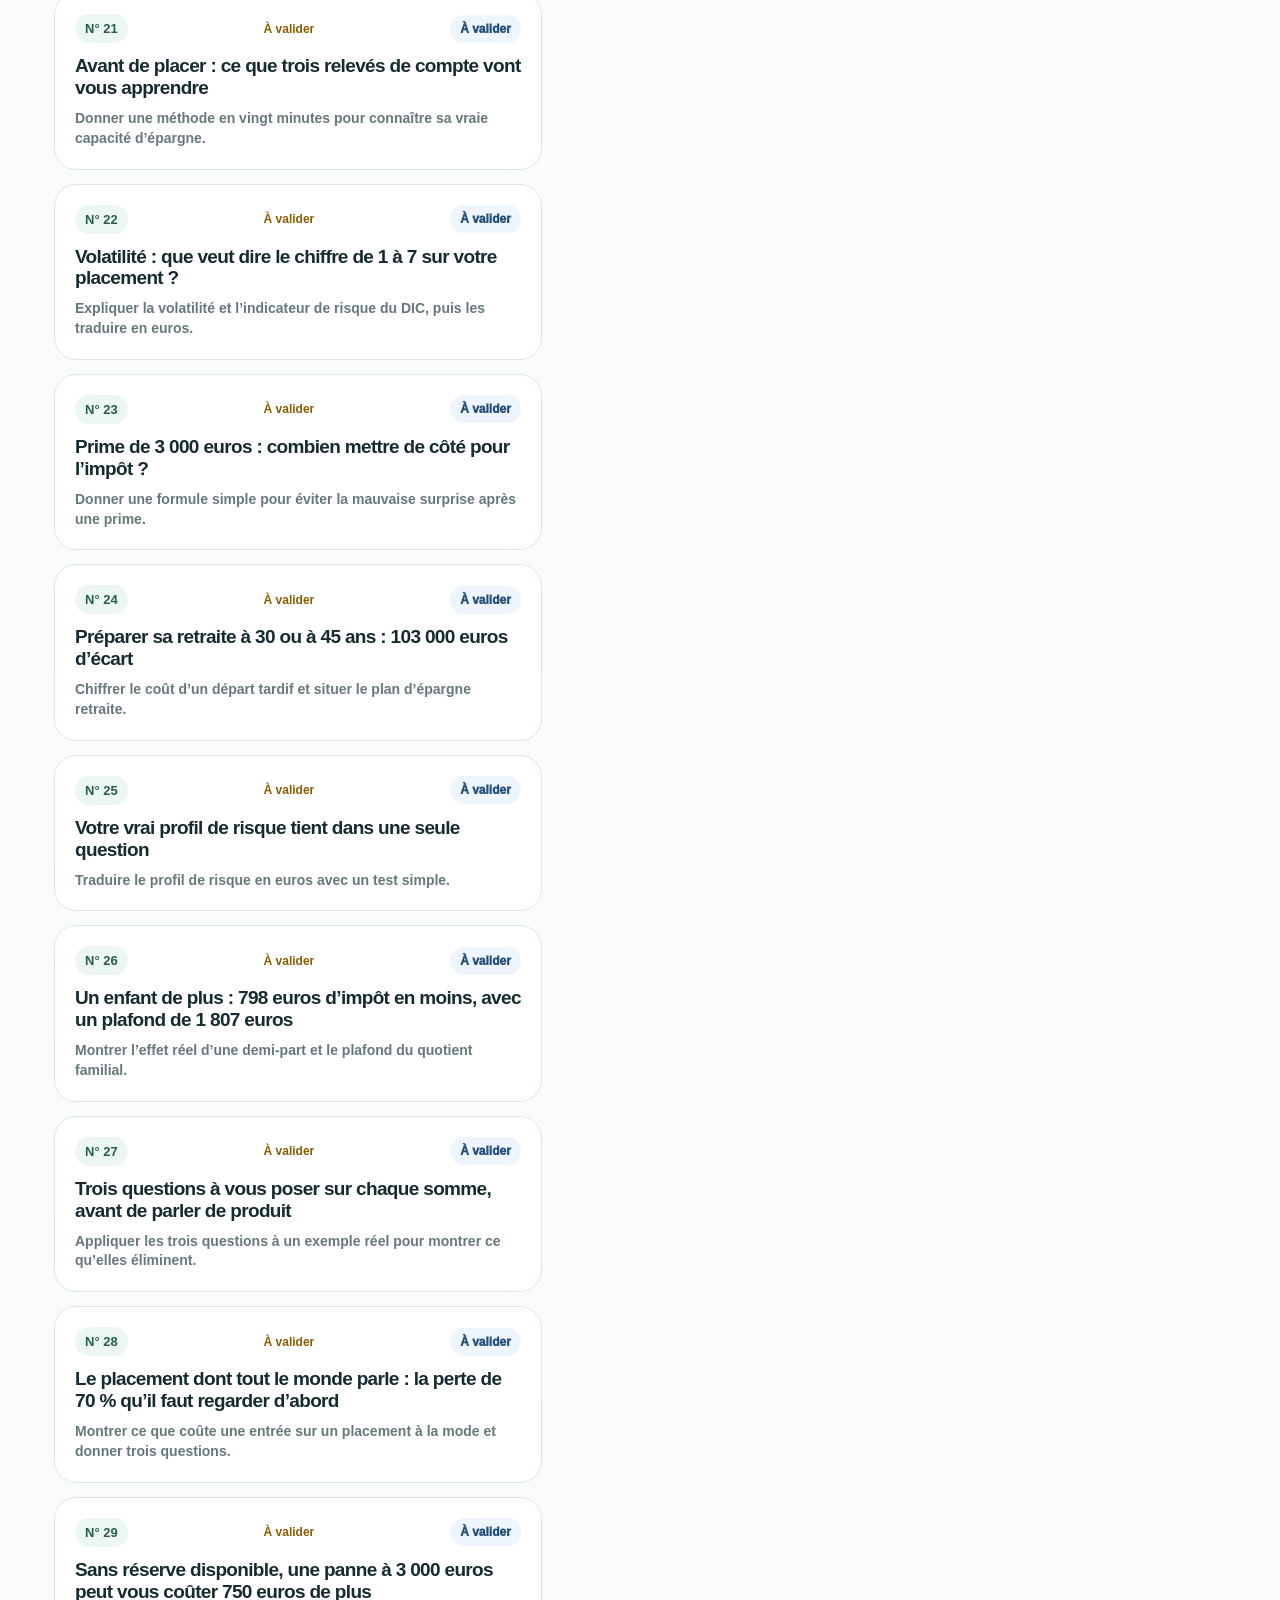
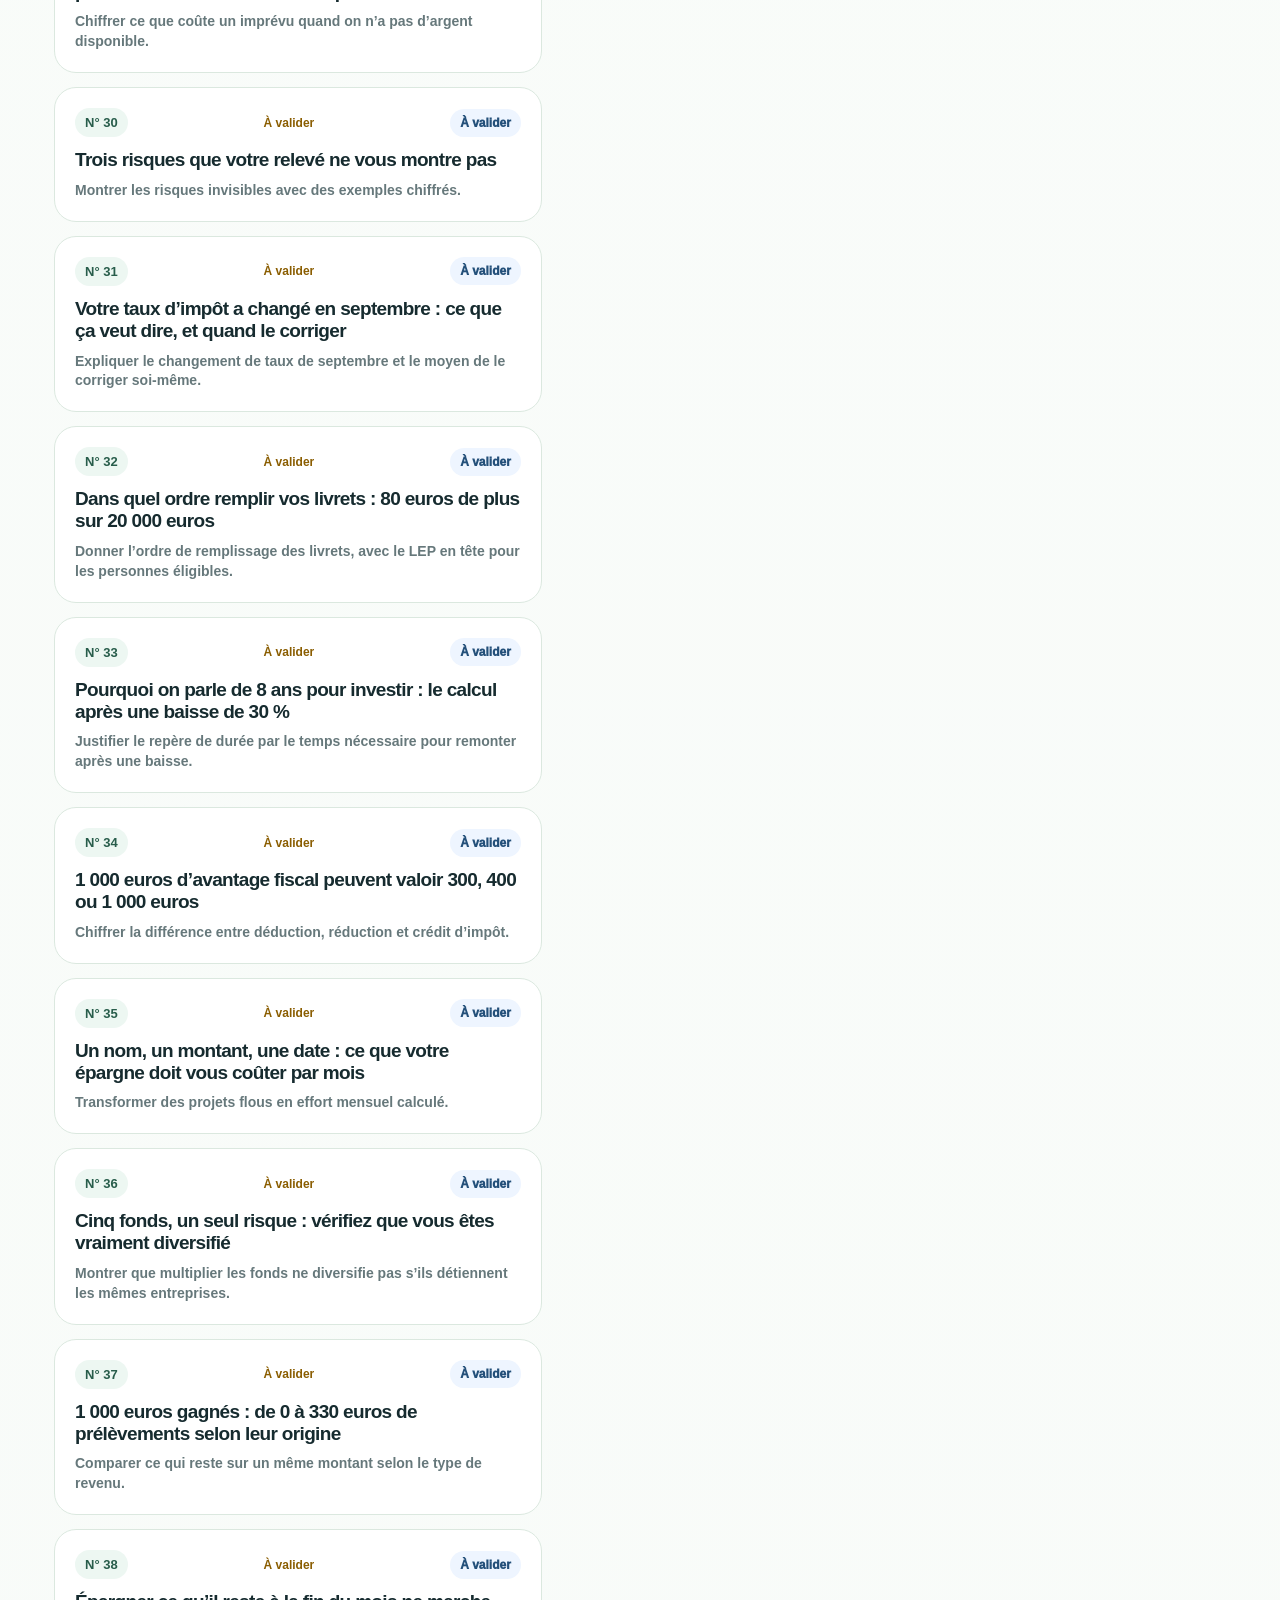
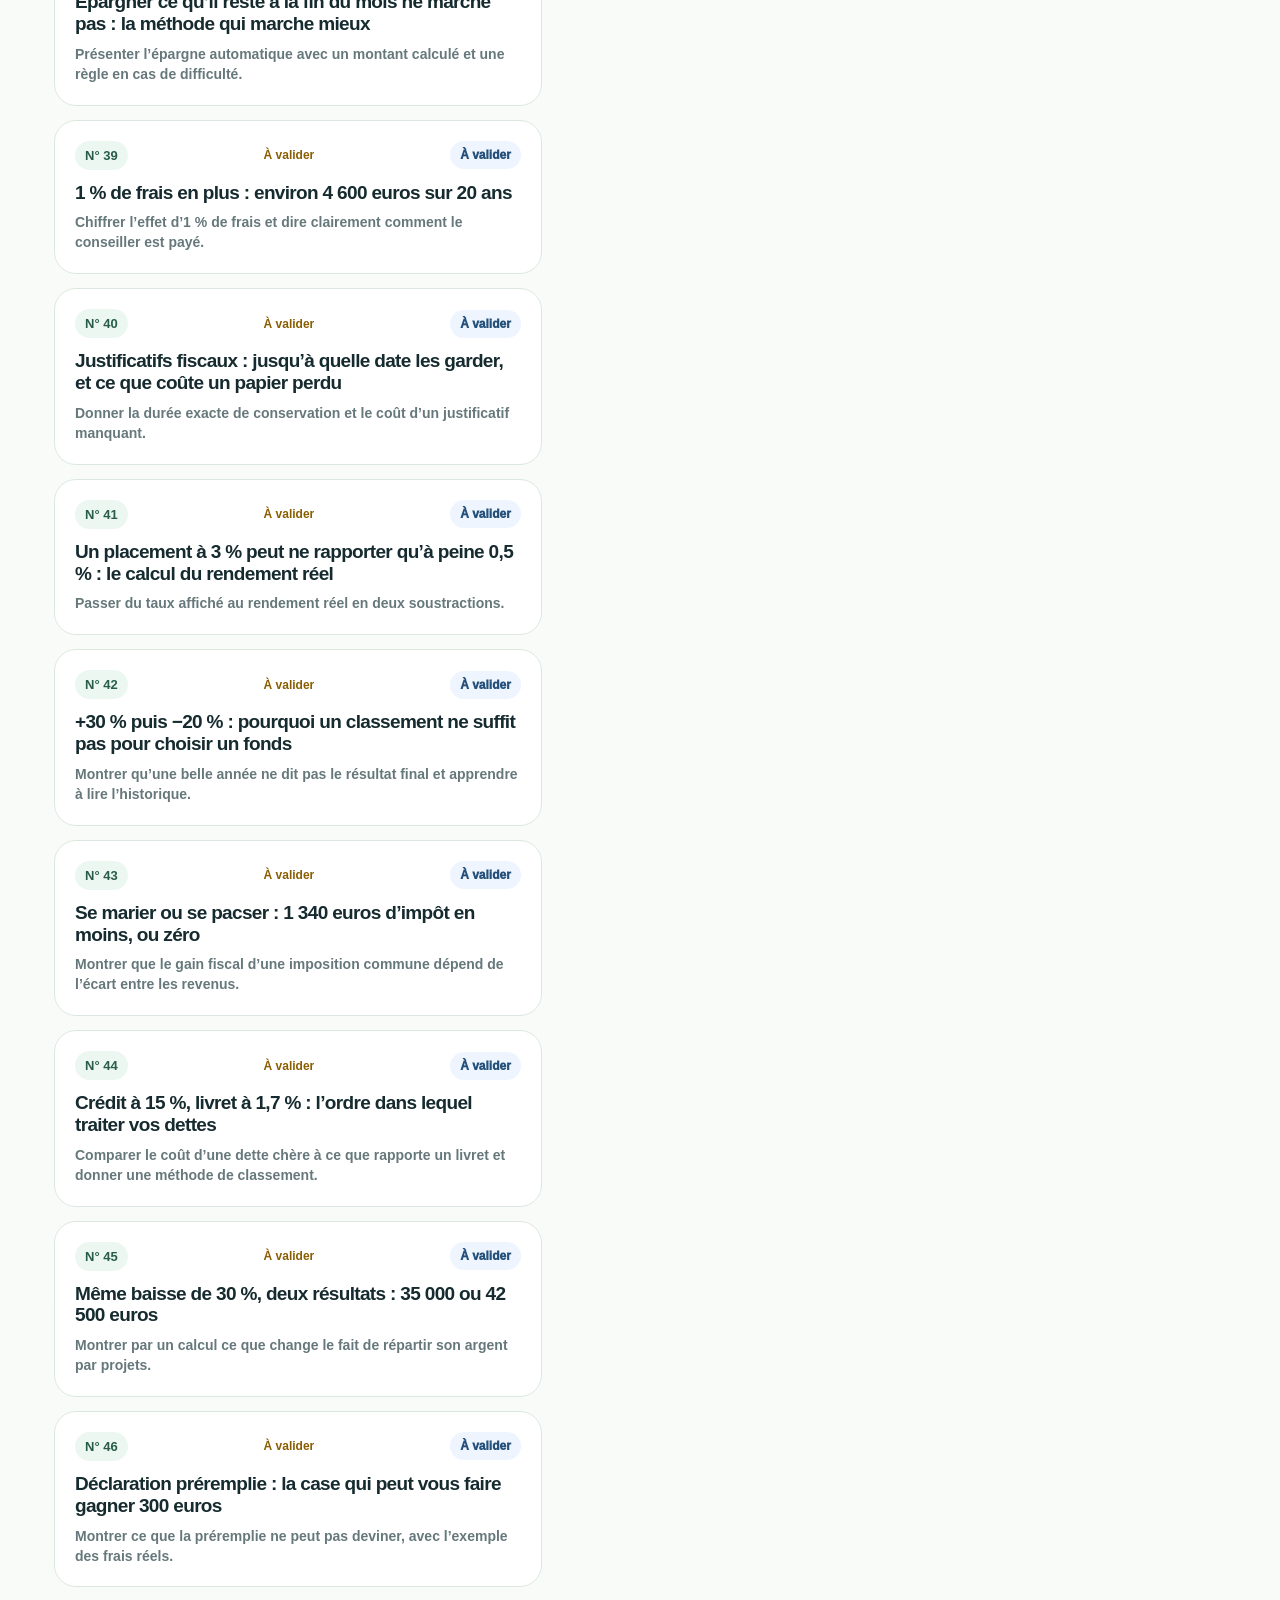
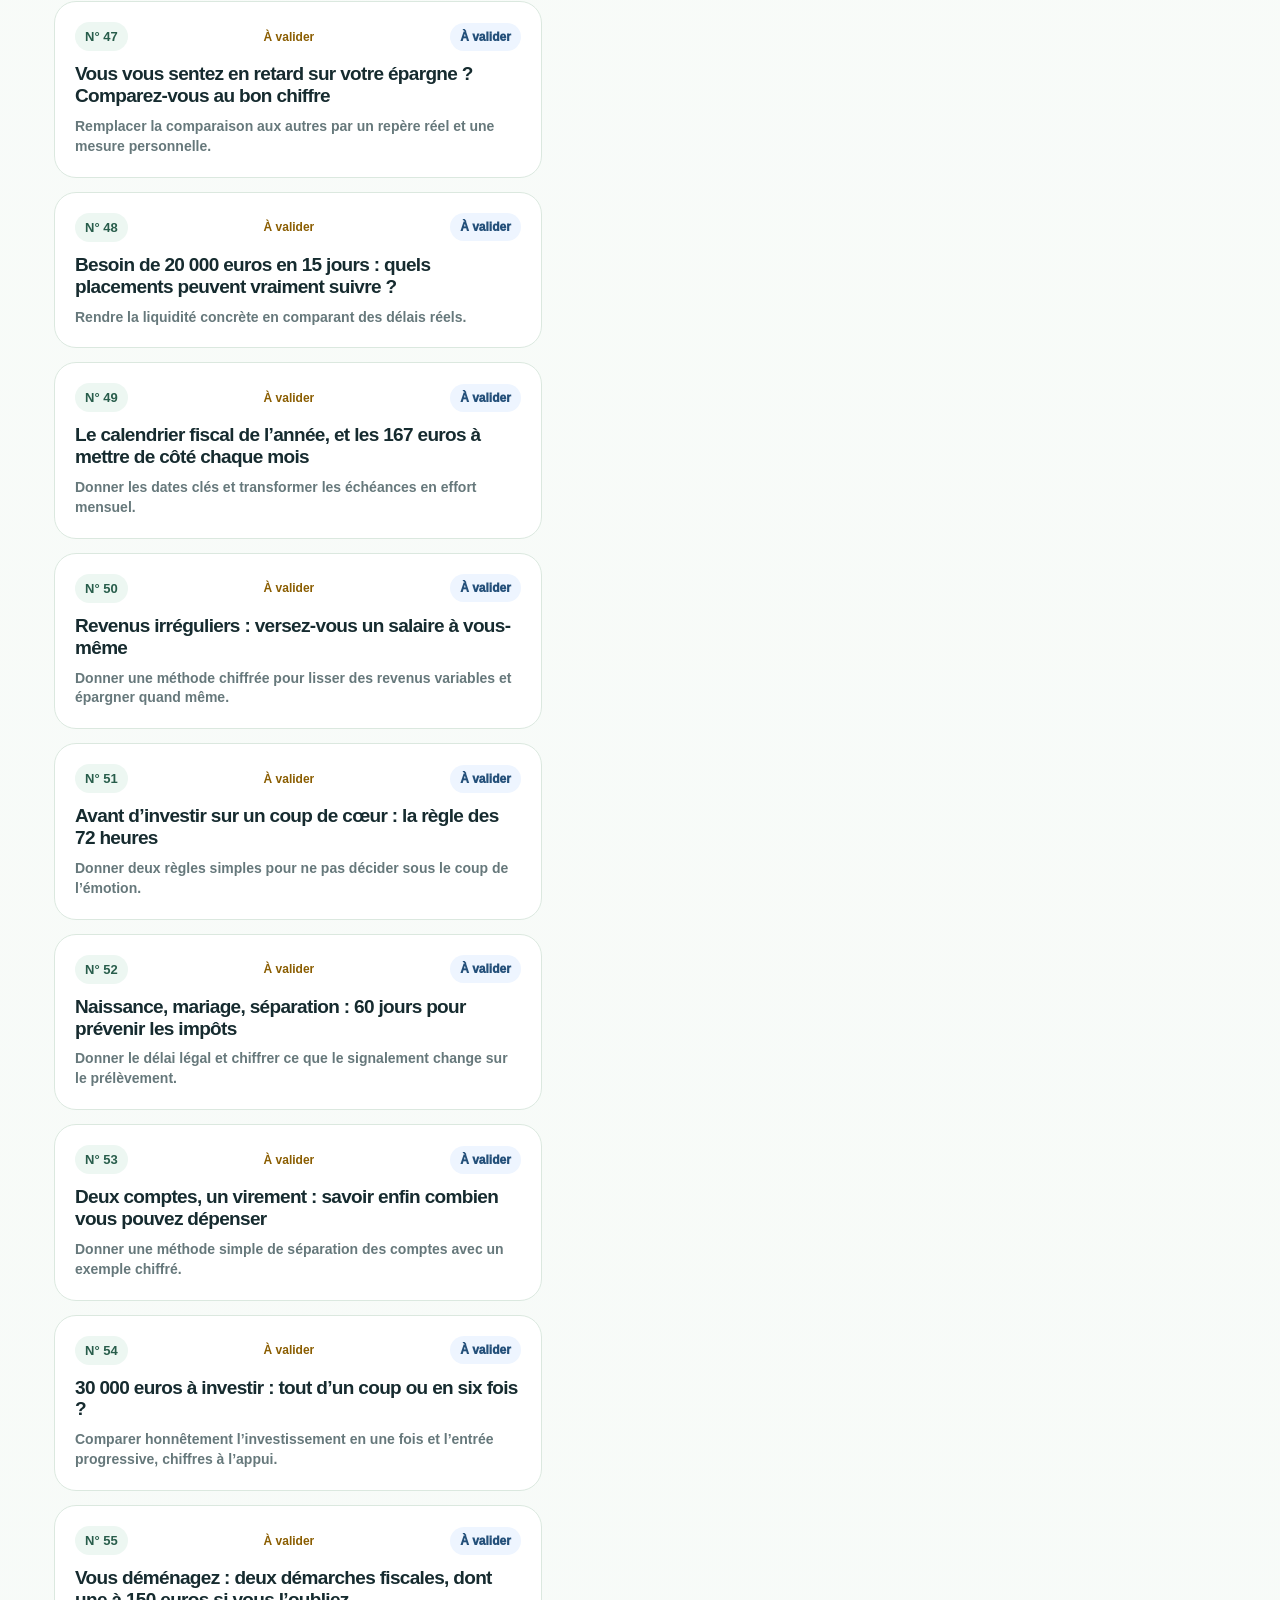
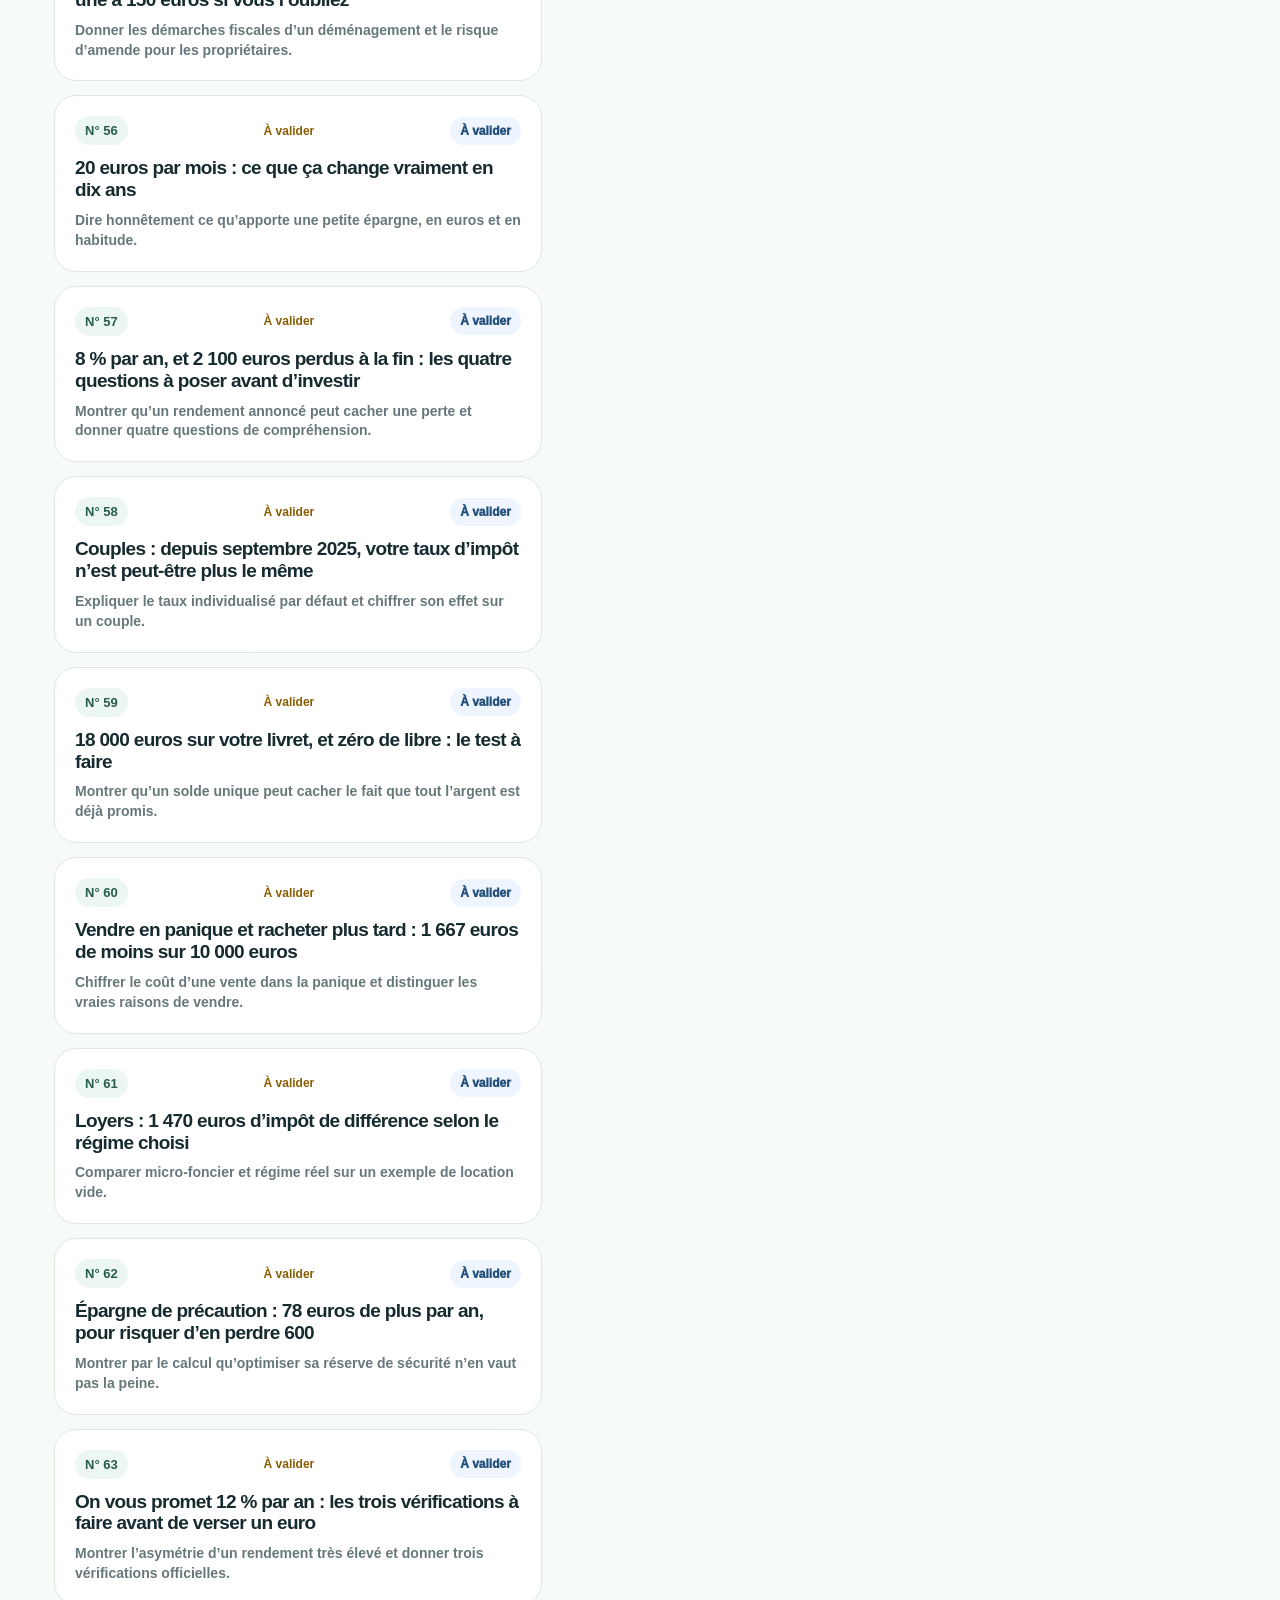
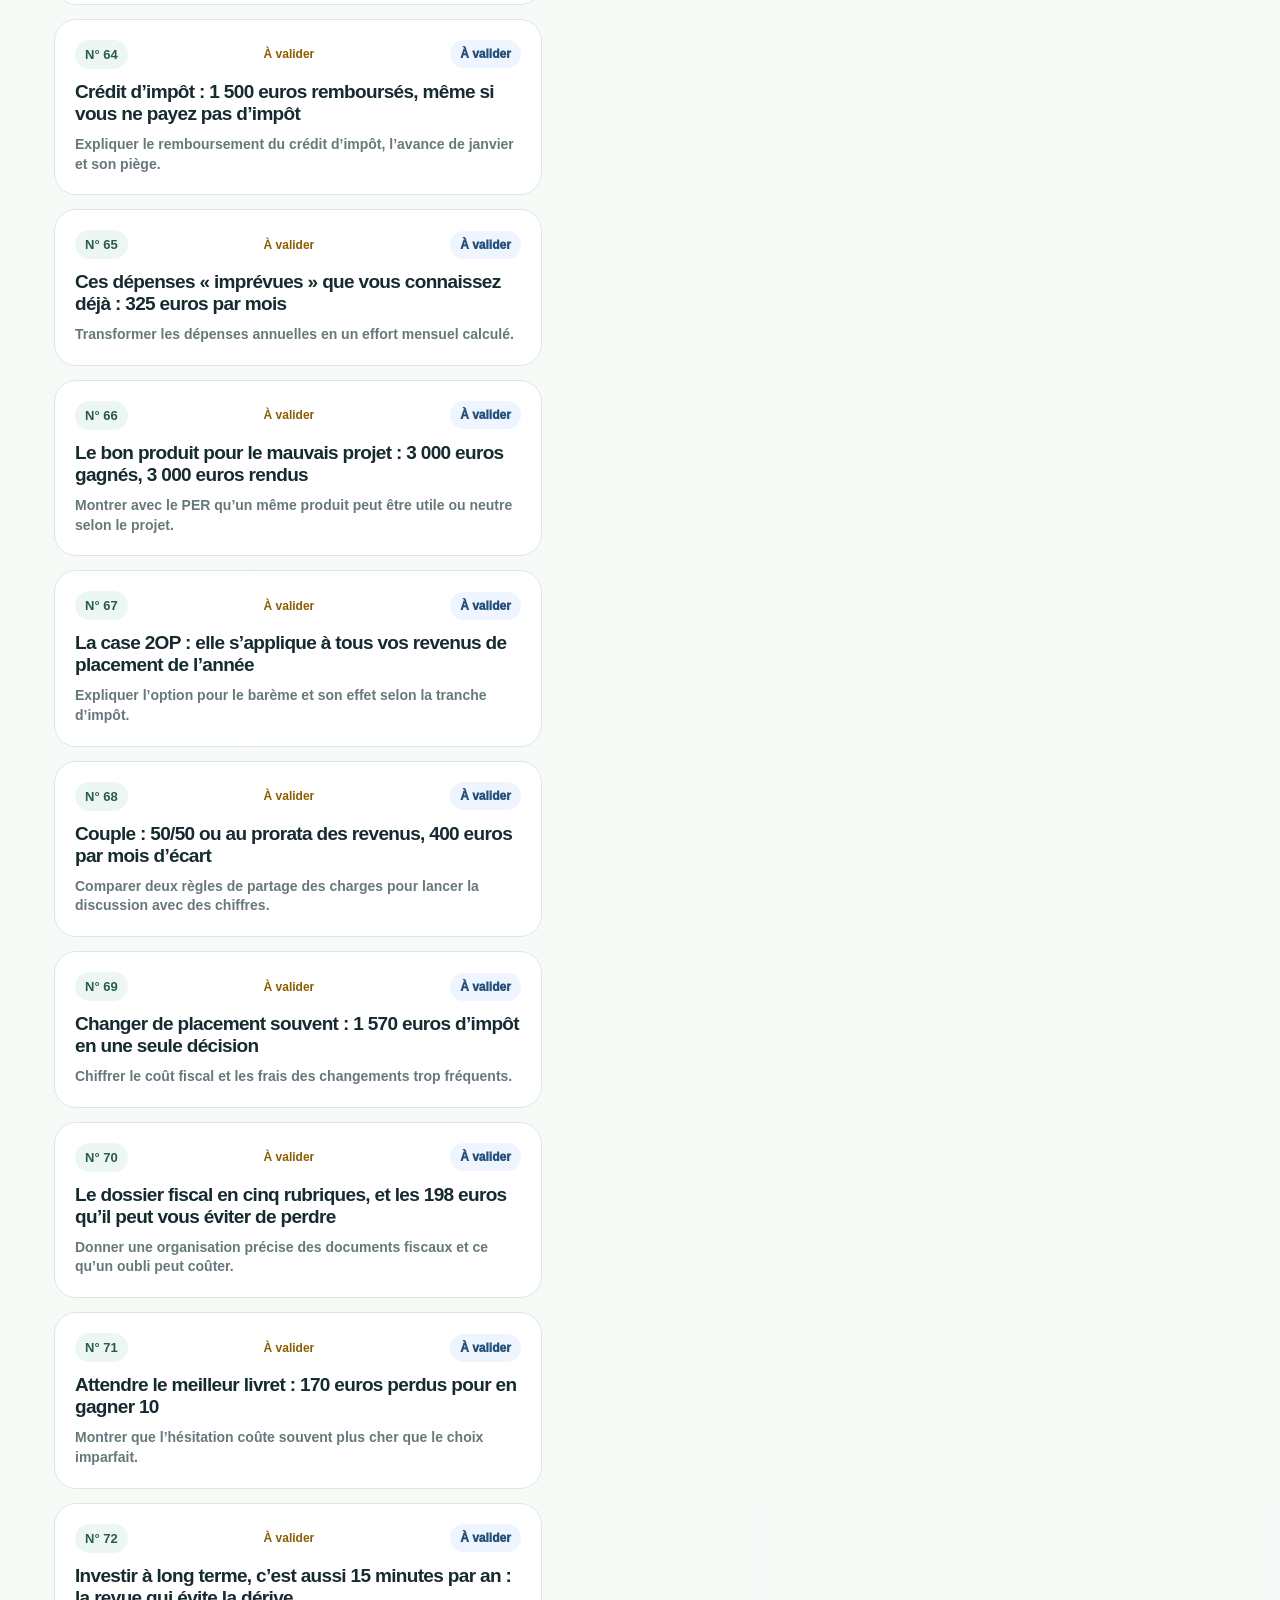
==== commit ee47d41d: "Replie la synthèse automatique par défaut Les 16 compteurs sont remplacés par une ligne de résumé et" ====
--- a/index.html
+++ b/index.html
@@ -7,7 +7,7 @@
 
   <title>BRITED Studio V2 — Bibliothèque de tournage</title>
 
-  <link rel="stylesheet" href="assets/style.css?v=20261119-1" />
+  <link rel="stylesheet" href="assets/style.css?v=20261119-2" />
 </head>
 
 <body>
@@ -188,6 +188,6 @@
 
   <div class="toast" id="toast">Action confirmée</div>
 
-  <script src="assets/app.js?v=20261119-1"></script>
+  <script src="assets/app.js?v=20261119-2"></script>
 </body>
 </html>
--- a/assets/style.css
+++ b/assets/style.css
@@ -1537,3 +1537,26 @@
     grid-template-columns: 1fr;
   }
 }
+
+/* Synthèse repliable */
+
+.summary-toggle {
+  border: 1px solid var(--green-line);
+  background: var(--green-soft);
+  color: var(--green);
+  border-radius: 999px;
+  padding: 10px 14px;
+  font-weight: 950;
+  font-size: 13px;
+  cursor: pointer;
+  white-space: nowrap;
+  transition: 0.2s ease;
+}
+
+.summary-toggle:hover {
+  background: white;
+}
+
+.summary-details.hidden {
+  display: none;
+}
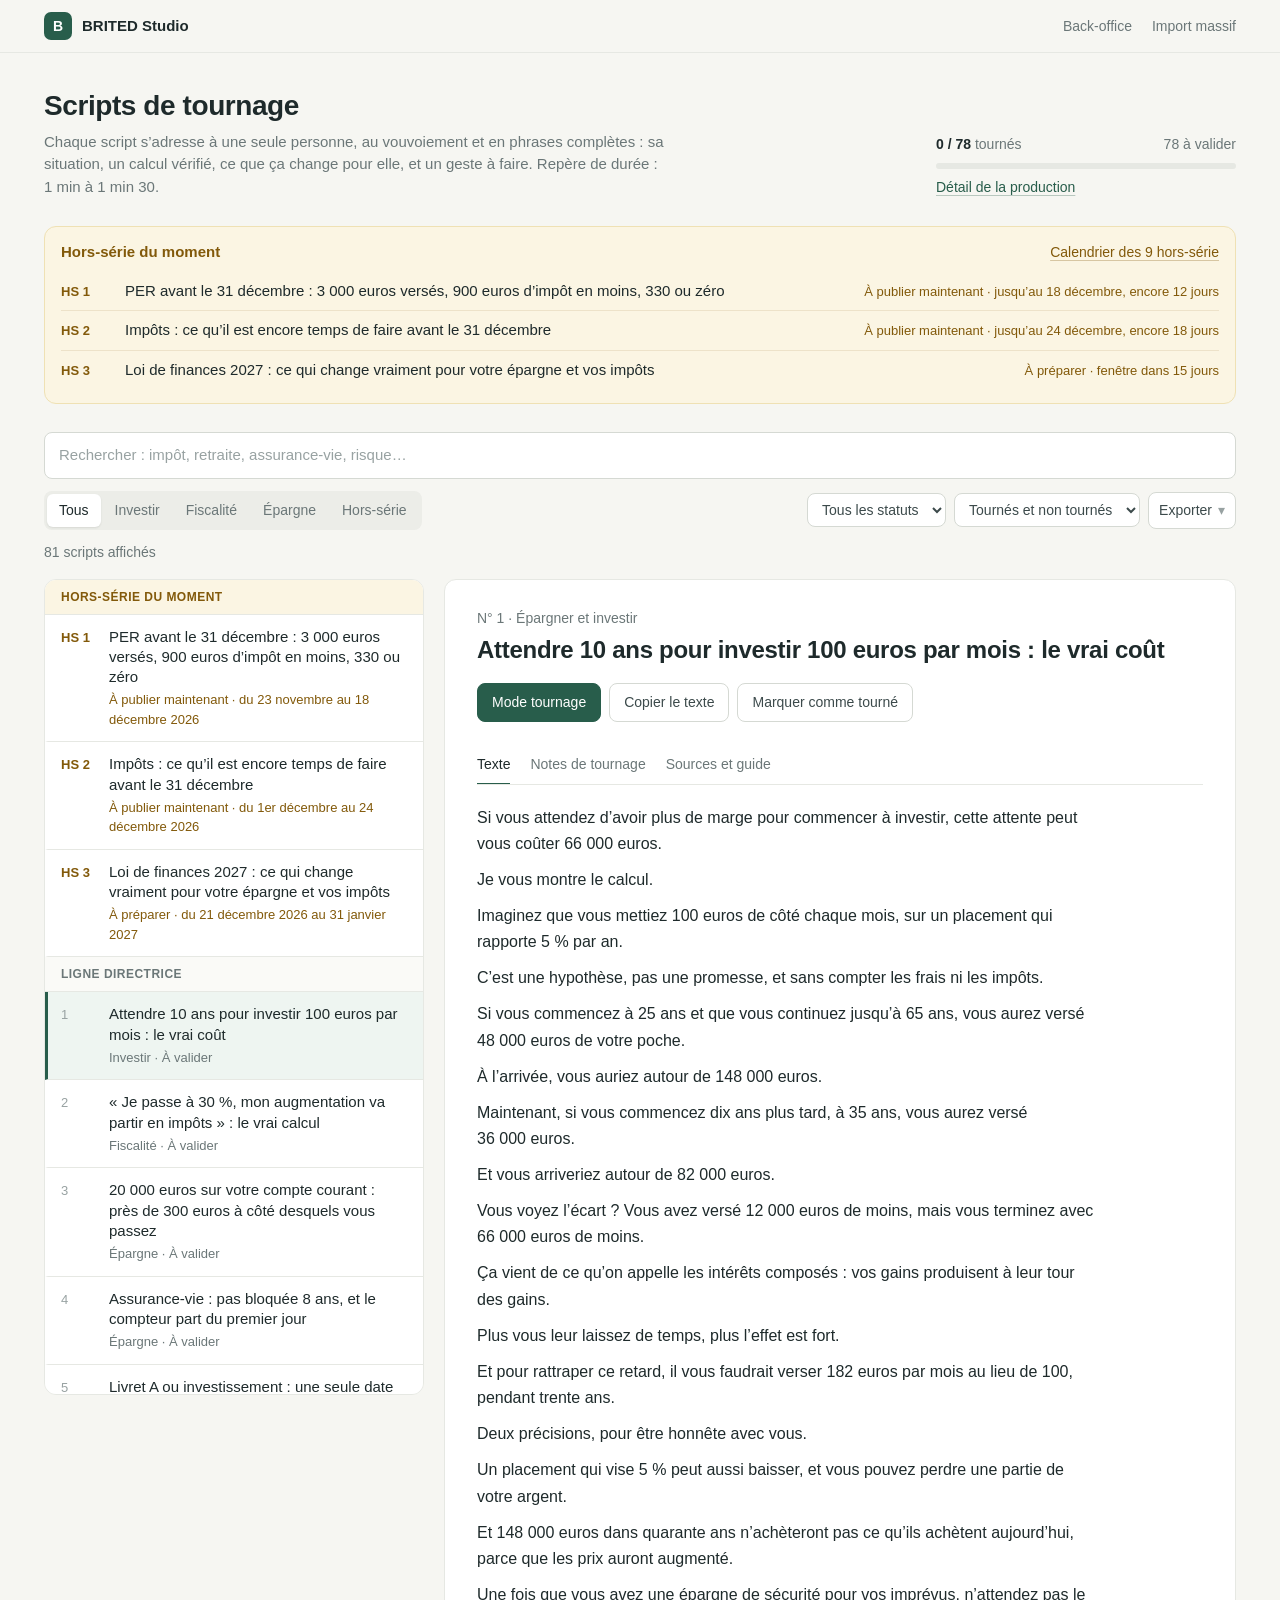
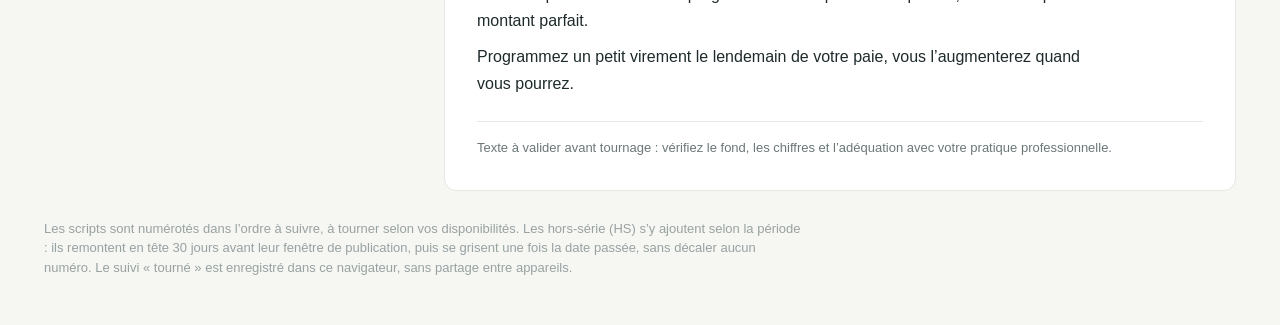
==== commit 3823eb13: "Refait la présentation de la page des scripts Page plus calme : fond uni, graisses et bordures rédui" ====
--- a/index.html
+++ b/index.html
@@ -5,189 +5,141 @@
   <meta name="viewport" content="width=device-width, initial-scale=1.0" />
   <meta name="robots" content="noindex" />
 
-  <title>BRITED Studio V2 — Bibliothèque de tournage</title>
+  <title>BRITED Studio — Scripts de tournage</title>
 
-  <link rel="stylesheet" href="assets/style.css?v=20261119-2" />
+  <link rel="stylesheet" href="assets/studio.css?v=20261119-4" />
 </head>
 
 <body>
-  <header>
-    <div class="topbar">
-      <div class="brand">
-        <div class="brand-mark">B</div>
-        <div>
-          <div class="brand-title">BRITED Studio</div>
-          <div class="brand-subtitle">Bibliothèque de tournage · V2</div>
+  <header class="topbar">
+    <div class="topbar-inner">
+      <a class="brand" href="index.html">
+        <span class="brand-mark">B</span>
+        <span class="brand-name">BRITED Studio</span>
+      </a>
+
+      <nav class="topnav">
+        <a href="admin.html">Back-office</a>
+        <a href="import.html">Import massif</a>
+      </nav>
+    </div>
+  </header>
+
+  <main class="page">
+    <section class="intro">
+      <div>
+        <h1>Scripts de tournage</h1>
+        <p class="intro-text">
+          Chaque script s’adresse à une seule personne, au vouvoiement et en phrases complètes :
+          sa situation, un calcul vérifié, ce que ça change pour elle, et un geste à faire.
+          Repère de durée&nbsp;: 1&nbsp;min à 1&nbsp;min&nbsp;30.
+        </p>
+      </div>
+
+      <div class="progress" id="progressPanel"></div>
+    </section>
+
+    <section class="hs-strip" id="horsSeriePanel" hidden></section>
+
+    <section class="toolbar" id="scripts">
+      <input
+        class="search"
+        id="searchInput"
+        type="search"
+        placeholder="Rechercher : impôt, retraite, assurance-vie, risque…"
+        autocomplete="off"
+      />
+
+      <div class="toolbar-row">
+        <div class="segmented" role="group" aria-label="Thème">
+          <button class="seg active" data-theme="all">Tous</button>
+          <button class="seg" data-theme="investir">Investir</button>
+          <button class="seg" data-theme="fiscalite">Fiscalité</button>
+          <button class="seg" data-theme="epargne">Épargne</button>
+          <button class="seg seg-hs" data-theme="hors-serie">Hors-série</button>
+        </div>
+
+        <div class="toolbar-filters">
+          <label class="select-wrap">
+            <span class="visually-hidden">Statut éditorial</span>
+            <select id="statusSelect">
+              <option value="all">Tous les statuts</option>
+              <option value="toValidate">À valider</option>
+              <option value="ready">Prêts</option>
+            </select>
+          </label>
+
+          <label class="select-wrap">
+            <span class="visually-hidden">Tournage</span>
+            <select id="shootingSelect">
+              <option value="all">Tournés et non tournés</option>
+              <option value="notShot">Non tournés</option>
+              <option value="shot">Tournés</option>
+            </select>
+          </label>
+
+          <details class="menu" id="exportMenu">
+            <summary>Exporter</summary>
+            <div class="menu-list">
+              <button onclick="copyVisibleScripts(); closeMenu()">Copier les scripts affichés</button>
+              <button onclick="downloadVisibleScripts(); closeMenu()">Fichier .txt des scripts affichés</button>
+              <button onclick="downloadShotScripts('notShot'); closeMenu()">Fichier .txt des non tournés</button>
+              <button onclick="downloadShotScripts('shot'); closeMenu()">Fichier .txt des tournés</button>
+              <hr />
+              <button id="qualityButton" onclick="toggleQualityMode(); closeMenu()">Vue contrôle qualité</button>
+            </div>
+          </details>
         </div>
       </div>
 
-      <div class="top-actions">
-        <button class="small-button" onclick="scrollToScripts()">Voir les scripts</button>
-        <button class="small-button" onclick="window.location.href='admin.html'">Back-office</button>
-        <button class="small-button" onclick="window.location.href='import.html'">Import massif</button>
-        <div class="access">
-          <span class="access-dot"></span>
-          Textes à valider
-        </div>
+      <div class="toolbar-status">
+        <span id="countValue">Chargement…</span>
+        <button class="link-button" id="resetButton" onclick="resetFilters()" hidden>Réinitialiser les filtres</button>
       </div>
-    </div>
-  </header>
-
-  <main>
-    <section class="hero">
-      <div>
-        <div class="eyebrow">Scripts face caméra</div>
-        <h1>Vos textes de tournage, à relire puis à dire.</h1>
-        <p class="hero-text">
-          Chaque script s’adresse à une seule personne, en phrases complètes et au vouvoiement :
-          sa situation, un calcul vérifié, ce que ça change pour elle, et un geste à faire.
-          Repère de durée : 1 min à 1 min 30.
-        </p>
-      </div>
-
-      <aside class="hero-panel">
-        <div class="hero-panel-title">Version V2</div>
-
-        <div class="metric">
-          <div class="metric-icon">1</div>
-          <div>
-            <strong>Mode tournage</strong>
-            <span>Une lecture plein écran pour utiliser le studio comme prompteur simple.</span>
-          </div>
-        </div>
-
-        <div class="metric">
-          <div class="metric-icon">2</div>
-          <div>
-            <strong>Suivi de tournage</strong>
-            <span>Marquez les scripts déjà tournés et retrouvez ce qui reste à enregistrer.</span>
-          </div>
-        </div>
-
-        <div class="metric">
-          <div class="metric-icon">3</div>
-          <div>
-            <strong>Exports ciblés</strong>
-            <span>Exportez uniquement les scripts tournés ou uniquement les scripts restants.</span>
-          </div>
-        </div>
-      </aside>
     </section>
 
-    <section id="scripts">
-      <div class="section-head">
-        <div>
-          <div class="section-label">Bibliothèque</div>
-          <h2>Tous les scripts, dans l’ordre</h2>
-        </div>
-      </div>
+    <section class="quality" id="qualityPanel" hidden></section>
 
-      <div class="filters">
-        <input
-          class="search-input"
-          id="searchInput"
-          type="search"
-          placeholder="Rechercher dans tous les scripts : impôt, retraite, assurance-vie, risque..."
-          autocomplete="off"
-        />
+    <div class="layout" id="layout">
+      <aside class="list-pane">
+        <div class="script-list" id="scriptList"></div>
+        <div class="empty" id="emptyState">Chargement des scripts…</div>
+      </aside>
 
-        <div class="filter-row">
-          <button class="chip active" data-theme="all">Tous</button>
-          <button class="chip" data-theme="investir">Investir</button>
-          <button class="chip" data-theme="fiscalite">Fiscalité</button>
-          <button class="chip" data-theme="epargne">Épargne</button>
-          <button class="chip gold" data-theme="hors-serie">Hors-série</button>
-        </div>
-      </div>
+      <article class="detail" id="scriptDetail"></article>
+    </div>
 
-      <section class="summary-panel hs-panel" id="horsSeriePanel" style="display: none;"></section>
-
-      <section class="summary-panel" id="summaryPanel"></section>
-
-      <div class="control-panel">
-        <div class="control-item">
-          <span class="control-label">Scripts affichés</span>
-          <span class="control-value" id="countValue">0</span>
-        </div>
-
-        <div class="control-item">
-          <span class="control-label">Thème actif</span>
-          <span class="control-value" id="themeValue">Tous</span>
-        </div>
-
-        <div class="control-item">
-          <span class="control-label">Statut actif</span>
-          <span class="control-value" id="statusValue">Tous</span>
-        </div>
-
-        <div class="control-item blue">
-          <span class="control-label">Tournage</span>
-          <span class="control-value" id="shootingValue">Tous</span>
-        </div>
-
-        <div class="control-item">
-          <span class="control-label">Recherche</span>
-          <span class="control-value" id="searchValue">Aucune</span>
-        </div>
-
-        <div class="control-actions">
-          <button class="bulk-copy-button" onclick="copyVisibleScripts()">Copier tous les scripts affichés</button>
-          <button class="export-button" onclick="downloadVisibleScripts()">Exporter en fichier .txt</button>
-          <button class="export-button blue" onclick="downloadShotScripts('notShot')">Exporter non tournés</button>
-          <button class="export-button blue" onclick="downloadShotScripts('shot')">Exporter tournés</button>
-          <button class="quality-button" id="qualityButton" onclick="toggleQualityMode()">Mode contrôle qualité</button>
-          <button class="reset-button" onclick="resetFilters()">Réinitialiser</button>
-        </div>
-      </div>
-
-      <div class="program-note">
-        Les scripts sont numérotés dans l’ordre à suivre, à tourner selon vos disponibilités.
-        Les hors-série (HS) s’y ajoutent selon la période de l’année : ils remontent en tête de liste
-        30 jours avant leur fenêtre de publication, puis s’effacent une fois la date passée, sans décaler aucun numéro.
-        Les textes sont chargés depuis <strong>data/scripts.json</strong>.
-        Le suivi “tourné / non tourné” est sauvegardé localement dans ce navigateur.
-        Il reste mémorisé sur cet ordinateur, mais n’est pas partagé automatiquement entre plusieurs appareils.
-      </div>
-
-      <section class="quality-panel" id="qualityPanel"></section>
-
-      <div class="layout">
-        <aside>
-          <div class="script-list" id="scriptList"></div>
-          <div class="empty" id="emptyState">Chargement des scripts...</div>
-        </aside>
-
-        <article class="script-card" id="scriptDetail"></article>
-      </div>
-    </section>
+    <p class="footnote">
+      Les scripts sont numérotés dans l’ordre à suivre, à tourner selon vos disponibilités.
+      Les hors-série (HS) s’y ajoutent selon la période : ils remontent en tête 30 jours avant leur fenêtre
+      de publication, puis se grisent une fois la date passée, sans décaler aucun numéro.
+      Le suivi « tourné » est enregistré dans ce navigateur, sans partage entre appareils.
+    </p>
   </main>
 
   <section class="shooting-overlay" id="shootingOverlay" aria-hidden="true">
-    <div class="shooting-shell">
-      <div class="shooting-top">
-        <div>
-          <div class="shooting-label">Mode tournage</div>
-          <h2 class="shooting-title" id="shootingTitle"></h2>
-          <div class="shooting-meta" id="shootingMeta"></div>
-        </div>
-
-        <div class="shooting-actions">
-          <button class="shooting-action" onclick="copyCurrentScript()">Copier le texte</button>
-          <button class="shooting-action blue" id="shootingShotButton" onclick="toggleCurrentScriptShot()">Marquer comme tourné</button>
-          <button class="shooting-action primary" onclick="closeShootingMode()">Quitter</button>
-        </div>
+    <div class="shooting-top">
+      <div class="shooting-heading">
+        <span class="shooting-label">Mode tournage</span>
+        <span class="shooting-title" id="shootingTitle"></span>
       </div>
 
-      <div class="shooting-body" id="shootingBody"></div>
-
-      <div class="shooting-footer">
-        Lecture plein écran · Appuie sur Échap pour quitter · Le statut tourné est sauvegardé localement.
+      <div class="shooting-actions">
+        <button class="shooting-action" onclick="changeShootingSize(-2)" title="Texte plus petit (touche −)">A−</button>
+        <button class="shooting-action" onclick="changeShootingSize(2)" title="Texte plus grand (touche +)">A+</button>
+        <button class="shooting-action" id="shootingFitButton" onclick="fitShootingText(true)">Tout à l’écran</button>
+        <button class="shooting-action" id="shootingShotButton" onclick="toggleCurrentScriptShot()">Marquer comme tourné</button>
+        <button class="shooting-action primary" onclick="closeShootingMode()">Quitter</button>
       </div>
     </div>
+
+    <div class="shooting-body" id="shootingBody"></div>
+
+    <div class="shooting-footer" id="shootingMeta"></div>
   </section>
 
-  <div class="toast" id="toast">Action confirmée</div>
+  <div class="toast" id="toast" role="status">Action confirmée</div>
 
-  <script src="assets/app.js?v=20261119-2"></script>
+  <script src="assets/app.js?v=20261119-4"></script>
 </body>
 </html>
--- a/assets/studio.css
+++ b/assets/studio.css
@@ -0,0 +1,1011 @@
+/* BRITED Studio : page des scripts. Une base calme : fond uni, peu de bordures,
+   graisses modérées, une seule couleur d'accent (le vert) et le doré réservé aux hors-série. */
+
+:root {
+  --bg: #f6f6f2;
+  --surface: #ffffff;
+  --surface-soft: #fafaf7;
+  --ink: #1e2a2b;
+  --ink-soft: #3c4a4b;
+  --muted: #6b7778;
+  --faint: #98a2a2;
+  --line: #e6e8e3;
+  --line-strong: #d5d9d3;
+  --green: #285d4b;
+  --green-dark: #1f493b;
+  --green-soft: #eef5f1;
+  --gold: #f0cf73;
+  --gold-soft: #fbf5e3;
+  --gold-text: #82590a;
+  --radius: 12px;
+  --radius-sm: 8px;
+}
+
+* {
+  box-sizing: border-box;
+}
+
+html {
+  scroll-behavior: smooth;
+}
+
+body {
+  margin: 0;
+  background: var(--bg);
+  color: var(--ink);
+  font-family: Inter, -apple-system, BlinkMacSystemFont, "Segoe UI", sans-serif;
+  font-size: 15px;
+  line-height: 1.5;
+  -webkit-font-smoothing: antialiased;
+}
+
+button,
+select,
+input {
+  font: inherit;
+  color: inherit;
+}
+
+button {
+  cursor: pointer;
+}
+
+.visually-hidden {
+  position: absolute;
+  width: 1px;
+  height: 1px;
+  overflow: hidden;
+  clip: rect(0 0 0 0);
+  white-space: nowrap;
+}
+
+/* En-tête */
+
+.topbar {
+  position: sticky;
+  top: 0;
+  z-index: 20;
+  background: rgba(246, 246, 242, 0.92);
+  backdrop-filter: blur(10px);
+  border-bottom: 1px solid var(--line);
+}
+
+.topbar-inner {
+  max-width: 1240px;
+  margin: 0 auto;
+  padding: 12px 24px;
+  display: flex;
+  align-items: center;
+  justify-content: space-between;
+  gap: 16px;
+}
+
+.brand {
+  display: flex;
+  align-items: center;
+  gap: 10px;
+  color: var(--ink);
+  text-decoration: none;
+  font-weight: 600;
+}
+
+.brand-mark {
+  width: 28px;
+  height: 28px;
+  border-radius: 7px;
+  background: var(--green);
+  color: white;
+  display: grid;
+  place-items: center;
+  font-size: 14px;
+  font-weight: 700;
+}
+
+.topnav {
+  display: flex;
+  gap: 20px;
+}
+
+.topnav a {
+  color: var(--muted);
+  text-decoration: none;
+  font-size: 14px;
+}
+
+.topnav a:hover {
+  color: var(--ink);
+}
+
+/* Page */
+
+.page {
+  max-width: 1240px;
+  margin: 0 auto;
+  padding: 36px 24px 48px;
+}
+
+.intro {
+  display: grid;
+  grid-template-columns: 1fr 300px;
+  gap: 32px;
+  align-items: end;
+}
+
+h1 {
+  margin: 0;
+  font-size: 28px;
+  line-height: 1.2;
+  font-weight: 650;
+  letter-spacing: -0.015em;
+}
+
+.intro-text {
+  max-width: 640px;
+  margin: 8px 0 0;
+  color: var(--muted);
+}
+
+/* Avancement */
+
+.progress {
+  font-size: 14px;
+  color: var(--muted);
+}
+
+.progress-line {
+  display: flex;
+  justify-content: space-between;
+  align-items: baseline;
+  gap: 12px;
+}
+
+.progress-line strong {
+  color: var(--ink);
+  font-weight: 600;
+}
+
+.progress-bar {
+  height: 6px;
+  margin: 8px 0;
+  background: var(--line);
+  border-radius: 999px;
+  overflow: hidden;
+}
+
+.progress-bar span {
+  display: block;
+  height: 100%;
+  background: var(--green);
+  border-radius: 999px;
+}
+
+.progress-detail {
+  margin-top: 10px;
+  padding: 12px 14px;
+  background: var(--surface);
+  border: 1px solid var(--line);
+  border-radius: var(--radius-sm);
+  display: grid;
+  grid-template-columns: 1fr auto;
+  gap: 4px 16px;
+}
+
+.progress-detail span:nth-child(even) {
+  text-align: right;
+  color: var(--ink);
+  font-variant-numeric: tabular-nums;
+}
+
+.link-button {
+  border: 0;
+  background: none;
+  padding: 0;
+  color: var(--green);
+  font-size: 14px;
+  font-weight: 500;
+  text-decoration: underline;
+  text-decoration-color: rgba(40, 93, 75, 0.3);
+  text-underline-offset: 3px;
+}
+
+.link-button:hover {
+  text-decoration-color: currentColor;
+}
+
+/* Hors-série du moment */
+
+.hs-strip {
+  margin-top: 28px;
+  background: var(--gold-soft);
+  border: 1px solid #efe1b4;
+  border-radius: var(--radius);
+  padding: 14px 16px;
+}
+
+.hs-head {
+  display: flex;
+  justify-content: space-between;
+  align-items: baseline;
+  gap: 12px;
+  margin-bottom: 8px;
+}
+
+.hs-title {
+  font-weight: 600;
+  color: var(--gold-text);
+}
+
+.hs-strip .link-button {
+  color: var(--gold-text);
+  text-decoration-color: rgba(130, 89, 10, 0.3);
+}
+
+.hs-items {
+  list-style: none;
+  margin: 0;
+  padding: 0;
+}
+
+.hs-item {
+  width: 100%;
+  display: grid;
+  grid-template-columns: 52px 1fr auto;
+  gap: 12px;
+  align-items: baseline;
+  padding: 8px 0;
+  border: 0;
+  border-top: 1px solid rgba(130, 89, 10, 0.12);
+  background: none;
+  text-align: left;
+}
+
+.hs-items li:first-child .hs-item {
+  border-top: 0;
+}
+
+.hs-item:hover .hs-name {
+  text-decoration: underline;
+  text-decoration-color: rgba(30, 42, 43, 0.3);
+  text-underline-offset: 3px;
+}
+
+.hs-tag {
+  color: var(--gold-text);
+  font-size: 13px;
+  font-weight: 600;
+}
+
+.hs-name {
+  font-weight: 500;
+}
+
+.hs-when {
+  color: var(--gold-text);
+  font-size: 13px;
+  white-space: nowrap;
+}
+
+.hs-empty {
+  margin: 0;
+  color: var(--muted);
+}
+
+/* Barre d'outils */
+
+.toolbar {
+  margin-top: 28px;
+  scroll-margin-top: 70px;
+}
+
+.search {
+  width: 100%;
+  border: 1px solid var(--line-strong);
+  background: var(--surface);
+  border-radius: var(--radius-sm);
+  padding: 11px 14px;
+  font-size: 15px;
+  outline: none;
+}
+
+.search::placeholder {
+  color: var(--faint);
+}
+
+.search:focus {
+  border-color: var(--green);
+  box-shadow: 0 0 0 3px rgba(40, 93, 75, 0.12);
+}
+
+.toolbar-row {
+  margin-top: 12px;
+  display: flex;
+  justify-content: space-between;
+  align-items: center;
+  gap: 12px;
+  flex-wrap: wrap;
+}
+
+.segmented {
+  display: inline-flex;
+  background: #ecede8;
+  border-radius: var(--radius-sm);
+  padding: 3px;
+  gap: 2px;
+  flex-wrap: wrap;
+}
+
+.seg {
+  border: 0;
+  background: none;
+  border-radius: 6px;
+  padding: 6px 12px;
+  font-size: 14px;
+  color: var(--muted);
+}
+
+.seg:hover {
+  color: var(--ink);
+}
+
+.seg.active {
+  background: var(--surface);
+  color: var(--ink);
+  font-weight: 500;
+  box-shadow: 0 1px 2px rgba(30, 42, 43, 0.1);
+}
+
+.seg-hs.active {
+  color: var(--gold-text);
+}
+
+.toolbar-filters {
+  display: flex;
+  gap: 8px;
+  align-items: center;
+  flex-wrap: wrap;
+}
+
+.select-wrap select,
+.menu summary {
+  border: 1px solid var(--line-strong);
+  background: var(--surface);
+  border-radius: var(--radius-sm);
+  padding: 7px 10px;
+  font-size: 14px;
+  color: var(--ink-soft);
+}
+
+.select-wrap select:focus,
+.menu summary:focus-visible {
+  outline: 2px solid rgba(40, 93, 75, 0.35);
+  outline-offset: 1px;
+}
+
+.menu {
+  position: relative;
+}
+
+.menu summary {
+  list-style: none;
+  cursor: pointer;
+  user-select: none;
+}
+
+.menu summary::-webkit-details-marker {
+  display: none;
+}
+
+.menu summary::after {
+  content: "▾";
+  margin-left: 6px;
+  color: var(--faint);
+}
+
+.menu-list {
+  position: absolute;
+  right: 0;
+  top: calc(100% + 6px);
+  z-index: 10;
+  min-width: 260px;
+  background: var(--surface);
+  border: 1px solid var(--line);
+  border-radius: var(--radius-sm);
+  box-shadow: 0 12px 32px rgba(30, 42, 43, 0.12);
+  padding: 6px;
+}
+
+.menu-list button {
+  display: block;
+  width: 100%;
+  border: 0;
+  background: none;
+  text-align: left;
+  padding: 8px 10px;
+  border-radius: 6px;
+  font-size: 14px;
+}
+
+.menu-list button:hover {
+  background: var(--surface-soft);
+}
+
+.menu-list hr {
+  border: 0;
+  border-top: 1px solid var(--line);
+  margin: 6px 0;
+}
+
+.toolbar-status {
+  margin-top: 12px;
+  display: flex;
+  gap: 16px;
+  align-items: baseline;
+  color: var(--muted);
+  font-size: 14px;
+}
+
+/* Liste et fiche */
+
+.layout {
+  margin-top: 16px;
+  display: grid;
+  grid-template-columns: 380px 1fr;
+  gap: 20px;
+  align-items: start;
+}
+
+.list-pane {
+  position: sticky;
+  top: 68px;
+  max-height: calc(100vh - 84px);
+  overflow-y: auto;
+  background: var(--surface);
+  border: 1px solid var(--line);
+  border-radius: var(--radius);
+}
+
+.script-list {
+  display: flex;
+  flex-direction: column;
+}
+
+.group-label {
+  position: sticky;
+  top: 0;
+  z-index: 1;
+  background: var(--surface-soft);
+  border-bottom: 1px solid var(--line);
+  padding: 8px 16px;
+  font-size: 12px;
+  font-weight: 600;
+  color: var(--muted);
+  letter-spacing: 0.04em;
+  text-transform: uppercase;
+}
+
+.group-label.hs {
+  color: var(--gold-text);
+  background: var(--gold-soft);
+}
+
+.row {
+  display: grid;
+  grid-template-columns: 40px 1fr;
+  gap: 8px;
+  width: 100%;
+  border: 0;
+  border-bottom: 1px solid var(--line);
+  border-left: 3px solid transparent;
+  background: none;
+  text-align: left;
+  padding: 12px 16px 12px 13px;
+}
+
+.row:hover {
+  background: var(--surface-soft);
+}
+
+.row.active {
+  background: var(--green-soft);
+  border-left-color: var(--green);
+}
+
+.row.hs.active {
+  background: var(--gold-soft);
+  border-left-color: var(--gold);
+}
+
+.row.expired {
+  opacity: 0.55;
+}
+
+.row-num {
+  color: var(--faint);
+  font-size: 13px;
+  font-variant-numeric: tabular-nums;
+  padding-top: 1px;
+}
+
+.row.hs .row-num {
+  color: var(--gold-text);
+  font-weight: 600;
+}
+
+.row-title {
+  display: block;
+  font-weight: 500;
+  line-height: 1.35;
+}
+
+.row-meta {
+  display: block;
+  margin-top: 3px;
+  color: var(--muted);
+  font-size: 13px;
+}
+
+.row.hs .row-meta {
+  color: var(--gold-text);
+}
+
+.shot-mark {
+  color: var(--green);
+  font-weight: 500;
+}
+
+.empty {
+  display: none;
+  padding: 24px 16px;
+  color: var(--muted);
+}
+
+.detail {
+  background: var(--surface);
+  border: 1px solid var(--line);
+  border-radius: var(--radius);
+  padding: 28px 32px 32px;
+  min-width: 0;
+}
+
+.detail-meta {
+  color: var(--muted);
+  font-size: 14px;
+}
+
+.detail-meta .hs-label {
+  color: var(--gold-text);
+  font-weight: 600;
+}
+
+.detail-title {
+  margin: 6px 0 0;
+  font-size: 24px;
+  line-height: 1.25;
+  font-weight: 650;
+  letter-spacing: -0.012em;
+  max-width: 34em;
+}
+
+.detail-actions {
+  margin-top: 18px;
+  display: flex;
+  gap: 8px;
+  flex-wrap: wrap;
+}
+
+.button {
+  border: 1px solid var(--line-strong);
+  background: var(--surface);
+  border-radius: var(--radius-sm);
+  padding: 8px 14px;
+  font-size: 14px;
+  font-weight: 500;
+  color: var(--ink-soft);
+}
+
+.button:hover {
+  background: var(--surface-soft);
+  border-color: var(--faint);
+}
+
+.button.primary {
+  background: var(--green);
+  border-color: var(--green);
+  color: white;
+}
+
+.button.primary:hover {
+  background: var(--green-dark);
+}
+
+.button.done {
+  color: var(--green);
+  border-color: rgba(40, 93, 75, 0.35);
+  background: var(--green-soft);
+}
+
+.window-note {
+  margin-top: 18px;
+  padding: 12px 14px;
+  background: var(--gold-soft);
+  border-radius: var(--radius-sm);
+  color: var(--ink-soft);
+  font-size: 14px;
+}
+
+.window-note strong {
+  color: var(--gold-text);
+  font-weight: 600;
+}
+
+.window-note.expired {
+  background: var(--surface-soft);
+}
+
+.window-note.expired strong {
+  color: var(--muted);
+}
+
+.facts {
+  margin: 0 0 20px;
+  padding-bottom: 16px;
+  border-bottom: 1px solid var(--line);
+  display: grid;
+  grid-template-columns: 120px 1fr;
+  gap: 6px 16px;
+  font-size: 14px;
+}
+
+.facts dt {
+  color: var(--muted);
+}
+
+.facts dd {
+  margin: 0;
+  color: var(--ink-soft);
+}
+
+.tabs {
+  margin-top: 24px;
+  display: flex;
+  gap: 20px;
+  border-bottom: 1px solid var(--line);
+  overflow-x: auto;
+}
+
+.tab {
+  white-space: nowrap;
+  border: 0;
+  background: none;
+  padding: 8px 0;
+  margin-bottom: -1px;
+  border-bottom: 2px solid transparent;
+  color: var(--muted);
+  font-size: 14px;
+}
+
+.tab:hover {
+  color: var(--ink);
+}
+
+.tab.active {
+  color: var(--ink);
+  font-weight: 500;
+  border-bottom-color: var(--green);
+}
+
+.tab-panel {
+  padding-top: 20px;
+}
+
+.script-text {
+  max-width: 70ch;
+  font-size: 16px;
+  line-height: 1.65;
+  color: var(--ink);
+}
+
+.script-text p {
+  margin: 0 0 0.6em;
+}
+
+.script-text .not-written {
+  color: var(--muted);
+  font-style: italic;
+}
+
+.notes-list {
+  max-width: 66ch;
+  margin: 0;
+  display: grid;
+  gap: 16px;
+}
+
+.notes-list dt {
+  font-weight: 600;
+  font-size: 14px;
+}
+
+.notes-list dd {
+  margin: 4px 0 0;
+  color: var(--ink-soft);
+}
+
+.detail-warning {
+  margin: 24px 0 0;
+  padding-top: 16px;
+  border-top: 1px solid var(--line);
+  color: var(--muted);
+  font-size: 13px;
+}
+
+/* Contrôle qualité */
+
+.quality {
+  margin-top: 16px;
+  background: var(--surface);
+  border: 1px solid var(--line);
+  border-radius: var(--radius);
+  overflow-x: auto;
+}
+
+.quality-head {
+  display: flex;
+  justify-content: space-between;
+  align-items: baseline;
+  gap: 12px;
+  padding: 14px 16px;
+  border-bottom: 1px solid var(--line);
+}
+
+.quality-head strong {
+  font-weight: 600;
+}
+
+.quality table {
+  width: 100%;
+  border-collapse: collapse;
+  font-size: 14px;
+}
+
+.quality th,
+.quality td {
+  text-align: left;
+  vertical-align: top;
+  padding: 10px 16px;
+  border-bottom: 1px solid var(--line);
+}
+
+.quality th {
+  color: var(--muted);
+  font-weight: 500;
+  font-size: 13px;
+  background: var(--surface-soft);
+}
+
+.quality td.num {
+  color: var(--faint);
+  white-space: nowrap;
+}
+
+.quality td.note {
+  color: var(--ink-soft);
+  min-width: 320px;
+}
+
+.footnote {
+  margin: 28px 0 0;
+  max-width: 760px;
+  color: var(--faint);
+  font-size: 13px;
+}
+
+/* Notification */
+
+.toast {
+  position: fixed;
+  left: 50%;
+  bottom: 24px;
+  transform: translateX(-50%) translateY(16px);
+  background: var(--ink);
+  color: white;
+  padding: 10px 16px;
+  border-radius: var(--radius-sm);
+  font-size: 14px;
+  opacity: 0;
+  pointer-events: none;
+  transition: 0.2s ease;
+  z-index: 1000;
+}
+
+.toast.visible {
+  opacity: 1;
+  transform: translateX(-50%) translateY(0);
+}
+
+/* Mode tournage : prompteur plein écran. Le texte occupe toute la hauteur
+   disponible ; sa taille est calculée pour tenir sans défiler. */
+
+.shooting-overlay {
+  position: fixed;
+  inset: 0;
+  z-index: 999;
+  background: #152523;
+  color: #f3f4f1;
+  display: none;
+  flex-direction: column;
+  padding: 14px 28px 12px;
+}
+
+.shooting-overlay.active {
+  display: flex;
+}
+
+.shooting-top {
+  display: flex;
+  justify-content: space-between;
+  align-items: center;
+  gap: 16px;
+  padding-bottom: 12px;
+  border-bottom: 1px solid rgba(255, 255, 255, 0.12);
+}
+
+.shooting-heading {
+  min-width: 0;
+  display: flex;
+  align-items: baseline;
+  gap: 12px;
+}
+
+.shooting-label {
+  color: var(--gold);
+  font-size: 12px;
+  font-weight: 600;
+  letter-spacing: 0.08em;
+  text-transform: uppercase;
+  white-space: nowrap;
+}
+
+.shooting-title {
+  color: rgba(255, 255, 255, 0.75);
+  font-size: 14px;
+  overflow: hidden;
+  text-overflow: ellipsis;
+  white-space: nowrap;
+}
+
+.shooting-actions {
+  display: flex;
+  gap: 6px;
+  flex-wrap: wrap;
+  justify-content: flex-end;
+  flex-shrink: 0;
+}
+
+.shooting-action {
+  border: 1px solid rgba(255, 255, 255, 0.2);
+  background: rgba(255, 255, 255, 0.06);
+  color: white;
+  border-radius: var(--radius-sm);
+  padding: 6px 12px;
+  font-size: 13px;
+  white-space: nowrap;
+}
+
+.shooting-action:hover {
+  background: rgba(255, 255, 255, 0.14);
+}
+
+.shooting-action.active {
+  background: rgba(255, 255, 255, 0.18);
+  border-color: rgba(255, 255, 255, 0.45);
+}
+
+.shooting-action.primary {
+  background: var(--gold);
+  border-color: var(--gold);
+  color: #1e2a2b;
+  font-weight: 500;
+}
+
+.shooting-body {
+  flex: 1;
+  min-height: 0;
+  overflow-y: auto;
+  width: 100%;
+  max-width: 1200px;
+  margin: 0 auto;
+  padding: 16px 0;
+  font-family: Inter, -apple-system, BlinkMacSystemFont, "Segoe UI", sans-serif;
+  font-variant-numeric: lining-nums;
+  font-size: 28px;
+  line-height: 1.45;
+}
+
+.shooting-body p {
+  margin: 0 0 0.45em;
+}
+
+.shooting-body p:last-child {
+  margin-bottom: 0;
+}
+
+.shooting-footer {
+  padding-top: 8px;
+  border-top: 1px solid rgba(255, 255, 255, 0.08);
+  color: rgba(255, 255, 255, 0.45);
+  font-size: 12px;
+}
+
+/* Écrans plus étroits */
+
+@media (max-width: 980px) {
+  .intro {
+    grid-template-columns: 1fr;
+    gap: 20px;
+  }
+
+  .layout {
+    grid-template-columns: 1fr;
+  }
+
+  .list-pane {
+    position: static;
+    max-height: 420px;
+  }
+}
+
+@media (max-width: 640px) {
+  .topbar-inner,
+  .page {
+    padding-left: 16px;
+    padding-right: 16px;
+  }
+
+  .topnav {
+    gap: 14px;
+  }
+
+  .hs-item {
+    grid-template-columns: 44px 1fr;
+  }
+
+  .hs-when {
+    grid-column: 2;
+    white-space: normal;
+  }
+
+  .toolbar-row {
+    align-items: stretch;
+  }
+
+  .segmented {
+    width: 100%;
+  }
+
+  .detail {
+    padding: 20px;
+  }
+
+  .facts {
+    grid-template-columns: 1fr;
+    gap: 2px;
+  }
+
+  .facts dd {
+    margin-bottom: 8px;
+  }
+
+  .shooting-overlay {
+    padding: 12px 14px 10px;
+  }
+
+  .shooting-top {
+    display: block;
+  }
+
+  .shooting-actions {
+    justify-content: flex-start;
+    margin-top: 10px;
+  }
+}
